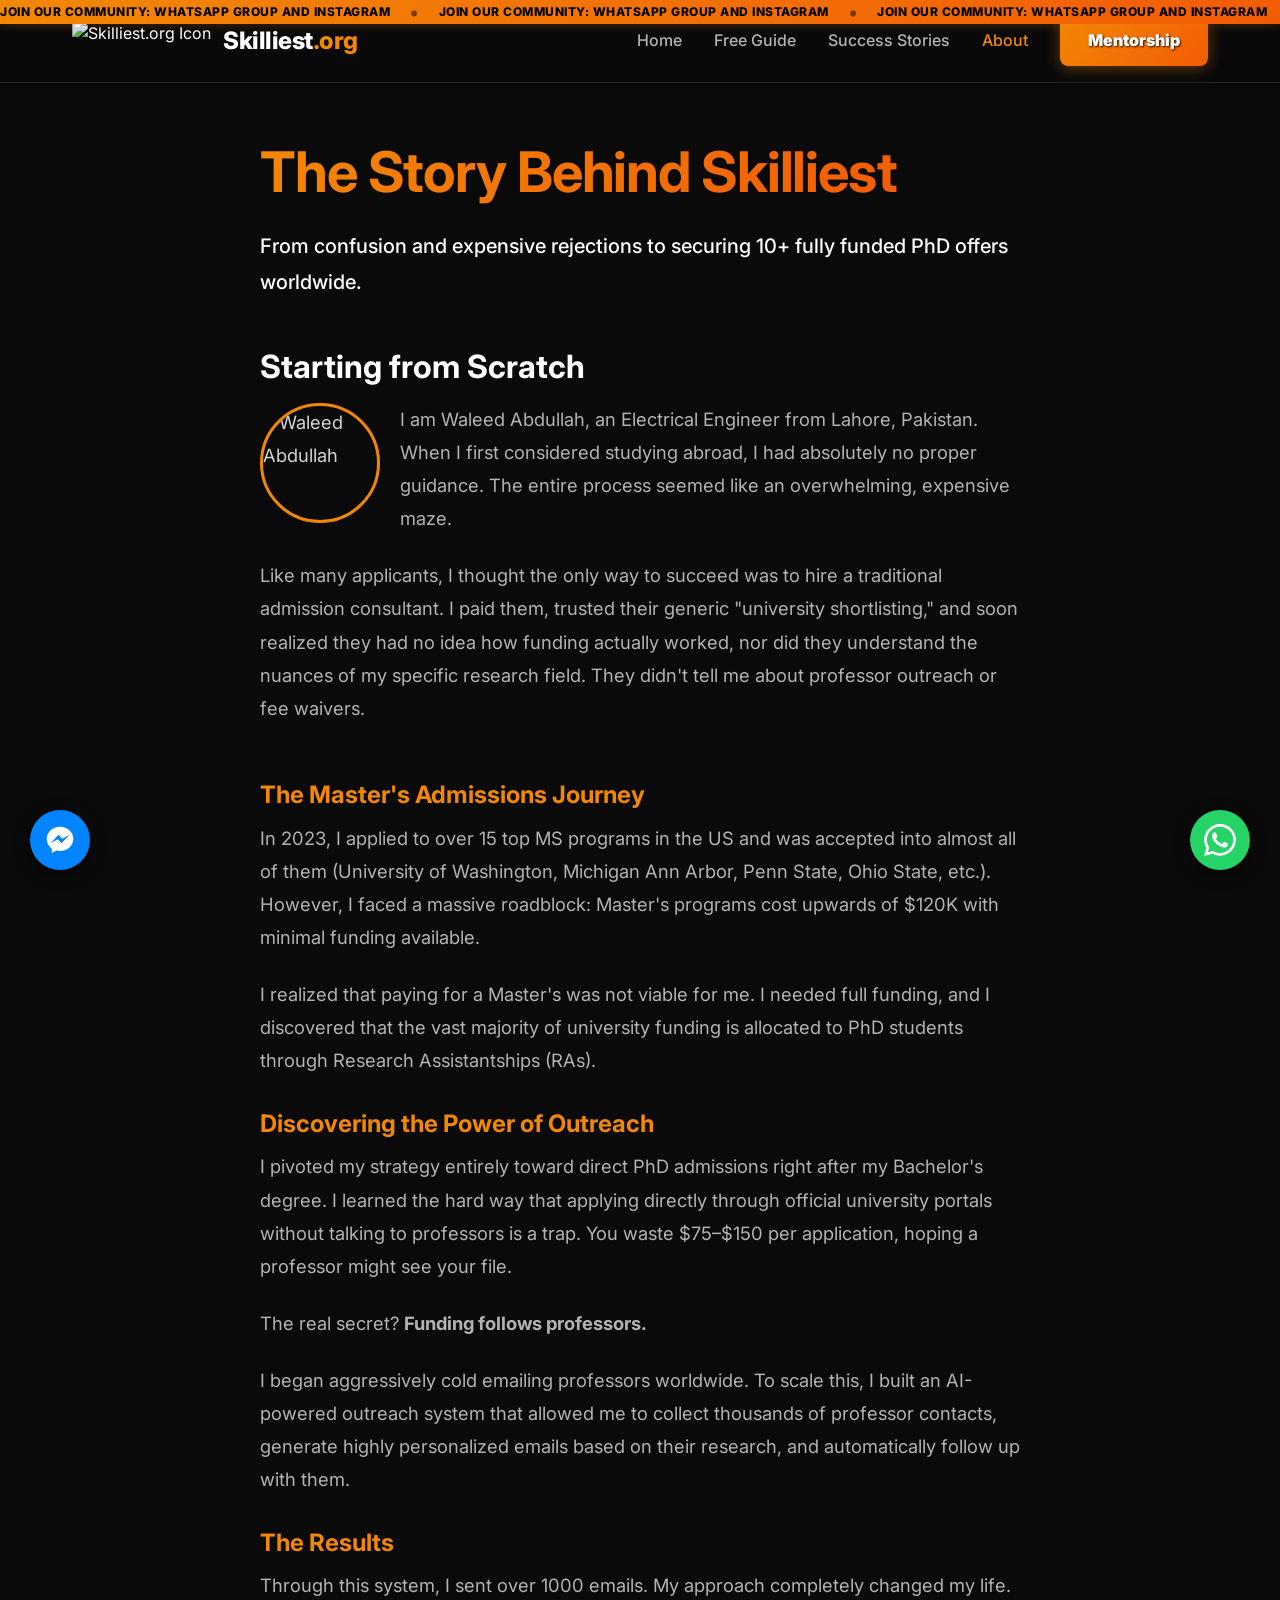
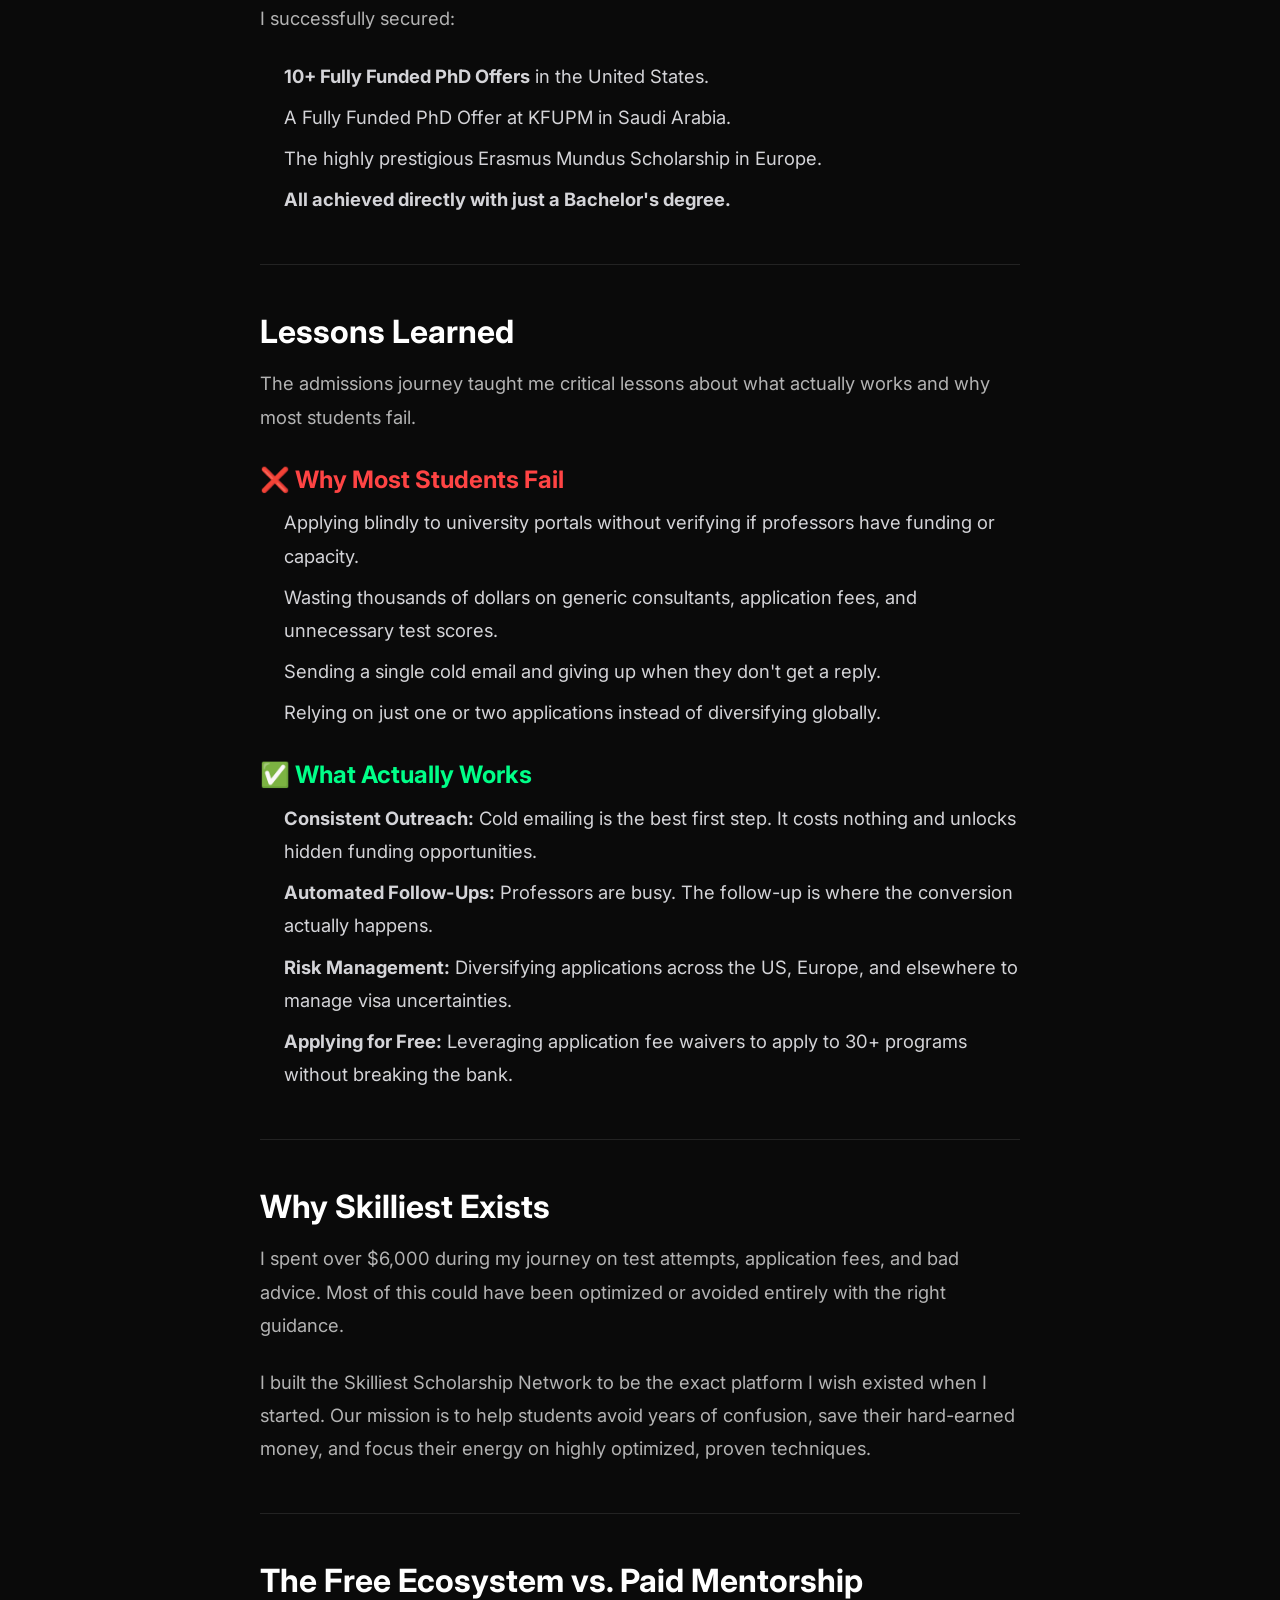
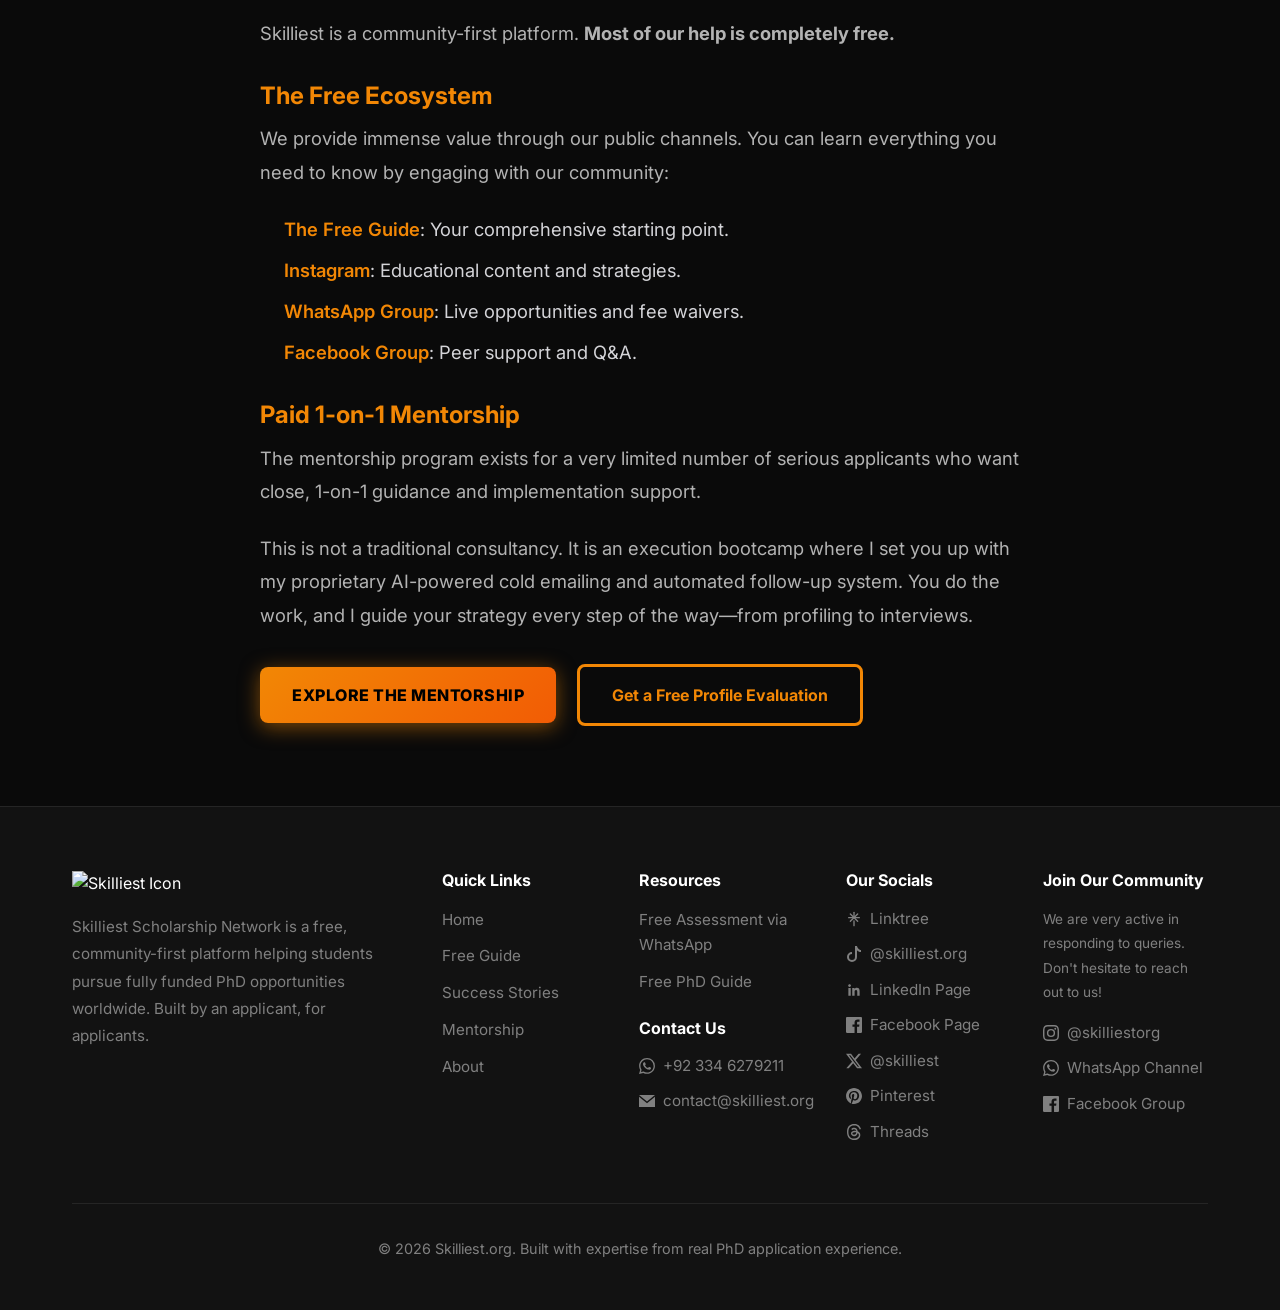
==== about.html @ 7e331b46 "Add files via upload" ====
<!DOCTYPE html>
<html lang="en">
<head>
    <meta charset="UTF-8">
    <meta name="viewport" content="width=device-width, initial-scale=1.0">
    <meta name="description" content="The story behind Skilliest.org - Pakistan's #1 Free Community-First Platform for Fully Funded PhD Admissions.">
    <title>About Skilliest.org & Waleed Abdullah</title>
    <link rel="icon" type="image/png" href="https://res.cloudinary.com/dczbqmwzy/image/upload/v1770860254/png-logo-Icon-only-or-favicon-144x144-pixels_n61o7b.png">
    <link rel="stylesheet" href="style.css">
    <link rel="preconnect" href="https://fonts.googleapis.com">
    <link rel="preconnect" href="https://fonts.gstatic.com" crossorigin>
    <link href="https://fonts.googleapis.com/css2?family=Inter:wght@300;400;500;600;700;800&display=swap" rel="stylesheet">
</head>
<body>

    <div class="top-ticker">
    <div class="ticker-track">
        <div class="ticker-text">
            <span>Join our Community:&nbsp;</span>
            <a href="https://chat.whatsapp.com/Lod19LJ96sOCDw7mRQlK85?mode=gi_t" target="_blank">WhatsApp group</a>
            <span>&nbsp;and&nbsp;</span>
            <a href="https://instagram.com/skilliestorg" target="_blank">Instagram</a>
            <span class="separator">•</span>
        </div>
        <div class="ticker-text">
            <span>Join our Community:&nbsp;</span>
            <a href="https://chat.whatsapp.com/Lod19LJ96sOCDw7mRQlK85?mode=gi_t" target="_blank">WhatsApp group</a>
            <span>&nbsp;and&nbsp;</span>
            <a href="https://instagram.com/skilliestorg" target="_blank">Instagram</a>
            <span class="separator">•</span>
        </div>
        <div class="ticker-text">
            <span>Join our Community:&nbsp;</span>
            <a href="https://chat.whatsapp.com/Lod19LJ96sOCDw7mRQlK85?mode=gi_t" target="_blank">WhatsApp group</a>
            <span>&nbsp;and&nbsp;</span>
            <a href="https://instagram.com/skilliestorg" target="_blank">Instagram</a>
            <span class="separator">•</span>
        </div>
        <div class="ticker-text">
            <span>Join our Community:&nbsp;</span>
            <a href="https://chat.whatsapp.com/Lod19LJ96sOCDw7mRQlK85?mode=gi_t" target="_blank">WhatsApp group</a>
            <span>&nbsp;and&nbsp;</span>
            <a href="https://instagram.com/skilliestorg" target="_blank">Instagram</a>
            <span class="separator">•</span>
        </div>
    </div>
</div>

    <nav class="navbar">
        <div class="container nav-container">
            <a href="index.html" class="logo-link">
                <img src="https://res.cloudinary.com/dczbqmwzy/image/upload/v1770860254/png-logo-Icon-only-or-favicon-144x144-pixels_n61o7b.png" alt="Skilliest.org Icon" class="nav-logo-icon">
                <span class="logo-text">Skilliest<span class="logo-highlight">.org</span></span>
            </a>
            <div class="nav-links">
                <a href="index.html">Home</a>
                <a href="guide.html">Free Guide</a>
                <a href="success-stories.html">Success Stories</a>
                <a href="about.html" style="color: var(--primary-orange);">About</a>
                <a href="mentorship.html" class="btn-nav">Mentorship</a>                
            </div>
            <div class="mobile-menu-btn" id="mobileMenuBtn">
                <span></span>
                <span></span>
                <span></span>
            </div>
        </div>
    </nav>

    <div class="mobile-menu" id="mobileMenu">
        <a href="index.html">Home</a>
        <a href="guide.html">Free Guide</a>
        <a href="success-stories.html">Success Stories</a>
        <a href="about.html" style="color: var(--primary-orange);">About</a>
        <a href="mentorship.html" class="btn-primary" style="color: #fff; text-shadow: 1px 1px 2px rgba(0,0,0,0.8);">Mentorship</a>
    </div>

    <main class="blog-layout">
        <h1><span class="highlight-gradient">The Story Behind Skilliest</span></h1>
        <p style="font-size: 1.25rem; font-weight: 500; color: #fff; margin-bottom: 3rem;">
            From confusion and expensive rejections to securing 10+ fully funded PhD offers worldwide.
        </p>

        <!-- Waleed's Story -->
        <h2>Starting from Scratch</h2>
        <img src="https://res.cloudinary.com/dczbqmwzy/image/upload/v1770979446/Waleed_DPPP_iycg42.jpg" alt="Waleed Abdullah" class="founder-img-inline">
        <p>I am Waleed Abdullah, an Electrical Engineer from Lahore, Pakistan. When I first considered studying abroad, I had absolutely no proper guidance. The entire process seemed like an overwhelming, expensive maze.</p>
        <p>Like many applicants, I thought the only way to succeed was to hire a traditional admission consultant. I paid them, trusted their generic "university shortlisting," and soon realized they had no idea how funding actually worked, nor did they understand the nuances of my specific research field. They didn't tell me about professor outreach or fee waivers.</p>
        <div class="clear"></div>

        <h3>The Master's Admissions Journey</h3>
        <p>In 2023, I applied to over 15 top MS programs in the US and was accepted into almost all of them (University of Washington, Michigan Ann Arbor, Penn State, Ohio State, etc.). However, I faced a massive roadblock: Master's programs cost upwards of $120K with minimal funding available.</p>
        <p>I realized that paying for a Master's was not viable for me. I needed full funding, and I discovered that the vast majority of university funding is allocated to PhD students through Research Assistantships (RAs).</p>

        <h3>Discovering the Power of Outreach</h3>
        <p>I pivoted my strategy entirely toward direct PhD admissions right after my Bachelor's degree. I learned the hard way that applying directly through official university portals without talking to professors is a trap. You waste $75–$150 per application, hoping a professor might see your file.</p>
        <p>The real secret? <strong>Funding follows professors.</strong></p>
        <p>I began aggressively cold emailing professors worldwide. To scale this, I built an AI-powered outreach system that allowed me to collect thousands of professor contacts, generate highly personalized emails based on their research, and automatically follow up with them.</p>

        <h3>The Results</h3>
        <p>Through this system, I sent over 1000 emails. My approach completely changed my life. I successfully secured:</p>
        <ul>
            <li><strong>10+ Fully Funded PhD Offers</strong> in the United States.</li>
            <li>A Fully Funded PhD Offer at KFUPM in Saudi Arabia.</li>
            <li>The highly prestigious Erasmus Mundus Scholarship in Europe.</li>
            <li><strong>All achieved directly with just a Bachelor's degree.</strong></li>
        </ul>

        <hr style="border: 0; height: 1px; background: rgba(255,255,255,0.1); margin: 3rem 0;">

        <!-- Lessons Learned -->
        <h2>Lessons Learned</h2>
        <p>The admissions journey taught me critical lessons about what actually works and why most students fail.</p>
        
        <h3 style="color: #ff4444;">❌ Why Most Students Fail</h3>
        <ul>
            <li>Applying blindly to university portals without verifying if professors have funding or capacity.</li>
            <li>Wasting thousands of dollars on generic consultants, application fees, and unnecessary test scores.</li>
            <li>Sending a single cold email and giving up when they don't get a reply.</li>
            <li>Relying on just one or two applications instead of diversifying globally.</li>
        </ul>

        <h3 style="color: #00ff88;">✅ What Actually Works</h3>
        <ul>
            <li><strong>Consistent Outreach:</strong> Cold emailing is the best first step. It costs nothing and unlocks hidden funding opportunities.</li>
            <li><strong>Automated Follow-Ups:</strong> Professors are busy. The follow-up is where the conversion actually happens.</li>
            <li><strong>Risk Management:</strong> Diversifying applications across the US, Europe, and elsewhere to manage visa uncertainties.</li>
            <li><strong>Applying for Free:</strong> Leveraging application fee waivers to apply to 30+ programs without breaking the bank.</li>
        </ul>

        <hr style="border: 0; height: 1px; background: rgba(255,255,255,0.1); margin: 3rem 0;">

        <!-- Why Skilliest Exists -->
        <h2>Why Skilliest Exists</h2>
        <p>I spent over $6,000 during my journey on test attempts, application fees, and bad advice. Most of this could have been optimized or avoided entirely with the right guidance.</p>
        <p>I built the Skilliest Scholarship Network to be the exact platform I wish existed when I started. Our mission is to help students avoid years of confusion, save their hard-earned money, and focus their energy on highly optimized, proven techniques.</p>
        
        <hr style="border: 0; height: 1px; background: rgba(255,255,255,0.1); margin: 3rem 0;">

        <!-- Free vs Mentorship -->
        <h2>The Free Ecosystem vs. Paid Mentorship</h2>
        <p>Skilliest is a community-first platform. <strong>Most of our help is completely free.</strong></p>
        
        <h3>The Free Ecosystem</h3>
        <p>We provide immense value through our public channels. You can learn everything you need to know by engaging with our community:</p>
        <ul>
            <li><a href="guide.html" class="bullet-link">The Free Guide</a>: Your comprehensive starting point.</li>
            <li><a href="https://instagram.com/skilliestorg" target="_blank" class="bullet-link">Instagram</a>: Educational content and strategies.</li>
            <li><a href="https://chat.whatsapp.com/Lod19LJ96sOCDw7mRQlK85?mode=gi_t" target="_blank" class="bullet-link">WhatsApp Group</a>: Live opportunities and fee waivers.</li>
            <li><a href="https://facebook.com/groups/783485150915176" target="_blank" class="bullet-link">Facebook Group</a>: Peer support and Q&A.</li>
        </ul>

        <h3>Paid 1-on-1 Mentorship</h3>
        <p>The mentorship program exists for a very limited number of serious applicants who want close, 1-on-1 guidance and implementation support.</p>
        <p>This is not a traditional consultancy. It is an execution bootcamp where I set you up with my proprietary AI-powered cold emailing and automated follow-up system. You do the work, and I guide your strategy every step of the way—from profiling to interviews.</p>
        
        <div style="margin-top: 2rem;">
            <a href="mentorship.html" class="btn-primary" style="margin-right: 1rem;">Explore the Mentorship</a>
            <a href="https://api.whatsapp.com/send/?phone=923346279211" target="_blank" class="btn-secondary">Get a Free Profile Evaluation</a>
        </div>
    </main>

    <footer class="footer">
        <div class="container">
            <div class="footer-content">
                <div class="footer-brand">
                    <img src="https://res.cloudinary.com/dczbqmwzy/image/upload/v1770860256/PNG-logo-icon-only-8000x8000_pixels_qpnney.png" alt="Skilliest Icon" class="footer-logo-icon">
                    <p>Skilliest Scholarship Network is a free, community-first platform helping students pursue fully funded PhD opportunities worldwide. Built by an applicant, for applicants.</p>
                </div>
                <div class="footer-links">
                    <div class="footer-column">
                        <h4>Quick Links</h4>
                        <ul>
                            <li><a href="index.html">Home</a></li>
                            <li><a href="guide.html">Free Guide</a></li>
                            <li><a href="success-stories.html">Success Stories</a></li>
                            <li><a href="mentorship.html">Mentorship</a></li>
                            <li><a href="about.html">About</a></li>
                        </ul>
                    </div>
                    <div class="footer-column">
                        <h4>Resources</h4>
                        <ul>
                            <li><a href="https://api.whatsapp.com/send/?phone=923346279211" target="_blank">Free Assessment via WhatsApp</a></li>
                            <li><a href="guide.html">Free PhD Guide</a></li>
                        </ul>
                        
                        <h4 id="contact" style="margin-top: 1.5rem;">Contact Us</h4>
                        <ul class="social-text-links">
                            <li><a href="https://api.whatsapp.com/send/?phone=923346279211" target="_blank"><svg viewBox="0 0 24 24" width="16" height="16" fill="currentColor"><path d="M17.472 14.382c-.297-.149-1.758-.867-2.03-.967-.273-.099-.471-.148-.67.15-.197.297-.767.966-.94 1.164-.173.199-.347.223-.644.075-.297-.15-1.255-.463-2.39-1.475-.883-.788-1.48-1.761-1.653-2.059-.173-.297-.018-.458.13-.606.134-.133.298-.347.446-.52.149-.174.198-.298.298-.497.099-.198.05-.371-.025-.52-.075-.149-.669-1.612-.916-2.207-.242-.579-.487-.5-.669-.51-.173-.008-.371-.01-.57-.01-.198 0-.52.074-.792.372-.272.297-1.04 1.016-1.04 2.479 0 1.462 1.065 2.875 1.213 3.074.149.198 2.096 3.2 5.077 4.487.709.306 1.262.489 1.694.625.712.227 1.36.195 1.871.118.571-.085 1.758-.719 2.006-1.413.248-.694.248-1.289.173-1.413-.074-.124-.272-.198-.57-.347m-5.421 7.403h-.004a9.87 9.87 0 01-5.031-1.378l-.361-.214-3.741.982.998-3.648-.235-.374a9.86 9.86 0 01-1.51-5.26c.001-5.45 4.436-9.884 9.888-9.884 2.64 0 5.122 1.03 6.988 2.898a9.825 9.825 0 012.893 6.994c-.003 5.45-4.437 9.884-9.885 9.884m8.413-18.297A11.815 11.815 0 0012.05 0C5.495 0 .16 5.335.157 11.892c0 2.096.547 4.142 1.588 5.945L.057 24l6.305-1.654a11.882 11.882 0 005.683 1.448h.005c6.554 0 11.89-5.335 11.893-11.893a11.821 11.821 0 00-3.48-8.413Z"/></svg>+92 334 6279211</a></li>
                            <li><a href="mailto:contact@skilliest.org"><svg viewBox="0 0 24 24" width="16" height="16" fill="currentColor"><path d="M12 12.713l-11.985-9.713h23.97l-11.985 9.713zm0 2.574l-12-9.725v15.438h24v-15.438l-12 9.725z"/></svg> contact@skilliest.org</a></li>
                        </ul>
                    </div>
                    <div class="footer-column">
                        <h4>Our Socials</h4>
                        <ul class="social-text-links">
                            <li><a href="https://linktr.ee/skilliest" target="_blank"><svg xmlns="http://www.w3.org/2000/svg" width="16" height="16" viewBox="0 0 24 24" fill="none" stroke="currentColor" stroke-width="2" stroke-linecap="round" stroke-linejoin="round"><path d="M4 10h16" /><path d="M6.5 4.5l11 11" /><path d="M6.5 15.5l11 -11" /><path d="M12 10v-8" /><path d="M12 15v7" /></svg> Linktree</a></li>
                            <li><a href="https://tiktok.com/@skilliest.org" target="_blank"><svg xmlns="http://www.w3.org/2000/svg" viewBox="0 0 16 16" width="16" height="16" fill="currentColor"><path d="M9 0h1.98c.144.715.54 1.617 1.235 2.512C12.895 3.389 13.797 4 15 4v2c-1.753 0-3.07-.814-4-1.829V11a5 5 0 1 1-5-5v2a3 3 0 1 0 3 3z"/></svg> @skilliest.org</a></li>
                            <li><a href="https://linkedin.com/company/skilliest-ai" target="_blank"><svg viewBox="0 0 24 24" width="16" height="16" fill="currentColor"><path d="M20.447 20.452h-3.554v-5.569c0-1.328-.027-3.037-1.852-3.037-1.853 0-2.136 1.445-2.136 2.939v5.667H9.351V9h3.414v1.561h.046c.477-.9 1.637-1.85 3.37-1.85 3.601 0 4.267 2.37 4.267 5.455v6.286zM5.337 7.433c-1.144 0-2.063-.926-2.063-2.065 0-1.138.92-2.063 2.063-2.063 1.14 0 2.064.925 2.064 2.063 0 1.139-.925 2.065-2.064 2.065zm1.782 13.019H3.555V9h3.564v11.452zM22.225 0H1.771C.792 0 .774 0 1.729v20.542C0 23.227.792 24 1.771 24h20.451C23.2 24 24 23.227 24 22.271V1.729C24 .774 23.2 0 22.222 0h.003z"/></svg> LinkedIn Page</a></li>
                            <li><a href="https://www.facebook.com/skilliest.org" target="_blank"><svg viewBox="0 0 24 24" width="16" height="16" fill="currentColor"><path d="M22.675 0h-21.35C.597 0 0 .597 0 1.325v21.351C0 23.403.597 24 1.325 24H12.82v-9.294H9.692v-3.622h3.128V8.413c0-3.1 1.893-4.788 4.659-4.788 1.325 0 2.463.099 2.795.143v3.24l-1.918.001c-1.504 0-1.795.715-1.795 1.763v2.313h3.587l-.467 3.622h-3.12V24h6.116c.73 0 1.323-.597 1.323-1.324V1.325C24 .597 23.403 0 22.675 0z"/></svg> Facebook Page</a></li>
                            <li><a href="https://x.com/skilliest" target="_blank"><svg viewBox="0 0 24 24" width="16" height="16" fill="currentColor"><path d="M18.901 1.153h3.68l-8.04 9.19L24 22.846h-7.406l-5.8-7.584-6.638 7.584H.474l8.6-9.83L0 1.154h7.594l5.243 6.932ZM17.61 20.644h2.039L6.486 3.24H4.298Z"/></svg> @skilliest</a></li>
                            <li><a href="https://www.pinterest.com/skilliest/" target="_blank"><svg viewBox="0 0 24 24" width="16" height="16" fill="currentColor"><path d="M12.017 0C5.396 0 .029 5.367.029 11.987c0 5.079 3.158 9.417 7.618 11.162-.105-.949-.199-2.403.041-3.439.219-.937 1.406-5.957 1.406-5.957s-.359-.72-.359-1.781c0-1.663.967-2.911 2.168-2.911 1.024 0 1.518.769 1.518 1.688 0 1.029-.653 2.567-.992 3.992-.285 1.193.6 2.165 1.775 2.165 2.128 0 3.768-2.245 3.768-5.487 0-2.861-2.063-4.869-5.008-4.869-3.41 0-5.409 2.562-5.409 5.199 0 1.033.394 2.143.889 2.741.099.12.112.225.085.345-.09.375-.293 1.199-.334 1.363-.053.225-.172.271-.401.165-1.495-.69-2.433-2.878-2.433-4.646 0-3.776 2.748-7.252 7.951-7.252 4.163 0 7.39 2.967 7.39 6.923 0 4.135-2.607 7.462-6.233 7.462-1.214 0-2.354-.629-2.758-1.379l-.749 2.848c-.269 1.045-1.004 2.352-1.498 3.146 1.123.345 2.306.535 3.55.535 6.607 0 11.985-5.365 11.985-11.987C23.97 5.367 18.624 0 12.017 0z"/></svg> Pinterest</a></li>
                            <li><a href="https://www.threads.net/@skilliestorg" target="_blank"><svg viewBox="0 0 16 16" width="16" height="16" fill="currentColor"><path d="M6.321 6.016c-.27-.18-1.166-.802-1.166-.802.756-1.081 1.753-1.502 3.132-1.502.975 0 1.803.327 2.394.948s.928 1.509 1.005 2.644q.492.207.905.484c1.109.745 1.719 1.86 1.719 3.137 0 2.716-2.226 5.075-6.256 5.075C4.594 16 1 13.987 1 7.994 1 2.034 4.482 0 8.044 0 9.69 0 13.55.243 15 5.036l-1.36.353C12.516 1.974 10.163 1.43 8.006 1.43c-3.565 0-5.582 2.171-5.582 6.79 0 4.143 2.254 6.343 5.63 6.343 2.777 0 4.847-1.443 4.847-3.556 0-1.438-1.208-2.127-1.27-2.127-.236 1.234-.868 3.31-3.644 3.31-1.618 0-3.013-1.118-3.013-2.582 0-2.09 1.984-2.847 3.55-2.847.586 0 1.294.04 1.663.114 0-.637-.54-1.728-1.9-1.728-1.25 0-1.566.405-1.967.868ZM8.716 8.19c-2.04 0-2.304.87-2.304 1.416 0 .878 1.043 1.168 1.6 1.168 1.02 0 2.067-.282 2.232-2.423a6.2 6.2 0 0 0-1.528-.161"/></svg> Threads</a></li>
                        </ul>
                    </div>
                    <div class="footer-column">
                        <h4>Join Our Community</h4>
                        <p style="color: var(--text-muted); font-size: 0.85rem; margin-bottom: 1rem;">We are very active in responding to queries. Don't hesitate to reach out to us!</p>
                        <ul class="social-text-links">
                            <li><a href="https://instagram.com/skilliestorg" target="_blank"><svg viewBox="0 0 24 24" width="16" height="16" fill="currentColor"><path d="M12 2.163c3.204 0 3.584.012 4.85.07 3.252.148 4.771 1.691 4.919 4.919.058 1.265.069 1.645.069 4.849 0 3.205-.012 3.584-.069 4.849-.149 3.225-1.664 4.771-4.919 4.919-1.266.058-1.644.07-4.85.07-3.204 0-3.584-.012-4.849-.07-3.26-.149-4.771-1.699-4.919-4.92-.058-1.265-.07-1.644-.07-4.849 0-3.204.013-3.583.07-4.849.149-3.227 1.664-4.771 4.919-4.919 1.266-.057 1.645-.069 4.849-.069zM12 0C8.741 0 8.333.014 7.053.072 2.695.272.273 2.69.073 7.052.014 8.333 0 8.741 0 12c0 3.259.014 3.668.072 4.948.2 4.358 2.618 6.78 6.98 6.98 1.281.058 1.689.072 4.948.072 3.259 0 3.668-.014 4.948-.072 4.354-.2 6.782-2.618 6.979-6.98.059-1.28.073-1.689.073-4.948 0-3.259-.014-3.667-.072-4.947-.196-4.354-2.617-6.78-6.979-6.98C15.668.014 15.259 0 12 0zm0 5.838a6.162 6.162 0 100 12.324 6.162 6.162 0 000-12.324zM12 16a4 4 0 110-8 4 4 0 010 8zm6.406-11.845a1.44 1.44 0 100 2.881 1.44 1.44 0 000-2.881z"/></svg> @skilliestorg</a></li>
                            <li><a href="https://chat.whatsapp.com/Lod19LJ96sOCDw7mRQlK85?mode=gi_t" target="_blank"><svg viewBox="0 0 24 24" width="16" height="16" fill="currentColor"><path d="M17.472 14.382c-.297-.149-1.758-.867-2.03-.967-.273-.099-.471-.148-.67.15-.197.297-.767.966-.94 1.164-.173.199-.347.223-.644.075-.297-.15-1.255-.463-2.39-1.475-.883-.788-1.48-1.761-1.653-2.059-.173-.297-.018-.458.13-.606.134-.133.298-.347.446-.52.149-.174.198-.298.298-.497.099-.198.05-.371-.025-.52-.075-.149-.669-1.612-.916-2.207-.242-.579-.487-.5-.669-.51-.173-.008-.371-.01-.57-.01-.198 0-.52.074-.792.372-.272.297-1.04 1.016-1.04 2.479 0 1.462 1.065 2.875 1.213 3.074.149.198 2.096 3.2 5.077 4.487.709.306 1.262.489 1.694.625.712.227 1.36.195 1.871.118.571-.085 1.758-.719 2.006-1.413.248-.694.248-1.289.173-1.413-.074-.124-.272-.198-.57-.347m-5.421 7.403h-.004a9.87 9.87 0 01-5.031-1.378l-.361-.214-3.741.982.998-3.648-.235-.374a9.86 9.86 0 01-1.51-5.26c.001-5.45 4.436-9.884 9.888-9.884 2.64 0 5.122 1.03 6.988 2.898a9.825 9.825 0 012.893 6.994c-.003 5.45-4.437 9.884-9.885 9.884m8.413-18.297A11.815 11.815 0 0012.05 0C5.495 0 .16 5.335.157 11.892c0 2.096.547 4.142 1.588 5.945L.057 24l6.305-1.654a11.882 11.882 0 005.683 1.448h.005c6.554 0 11.89-5.335 11.893-11.893a11.821 11.821 0 00-3.48-8.413Z"/></svg> WhatsApp Channel</a></li>
                            <li><a href="https://facebook.com/groups/783485150915176" target="_blank"><svg viewBox="0 0 24 24" width="16" height="16" fill="currentColor"><path d="M22.675 0h-21.35C.597 0 0 .597 0 1.325v21.351C0 23.403.597 24 1.325 24H12.82v-9.294H9.692v-3.622h3.128V8.413c0-3.1 1.893-4.788 4.659-4.788 1.325 0 2.463.099 2.795.143v3.24l-1.918.001c-1.504 0-1.795.715-1.795 1.763v2.313h3.587l-.467 3.622h-3.12V24h6.116c.73 0 1.323-.597 1.323-1.324V1.325C24 .597 23.403 0 22.675 0z"/></svg> Facebook Group</a></li>
                        </ul>
                    </div>
                </div>
            </div>
            <div class="footer-bottom">
                <p>&copy; 2026 Skilliest.org. Built with expertise from real PhD application experience.</p>
            </div>
        </div>
    </footer>

    <a href="https://m.me/skilliest.org" target="_blank" class="floating-btn messenger-btn" aria-label="Message on Messenger">
        <svg xmlns="http://www.w3.org/2000/svg" viewBox="0 0 24 24"><path d="M12 2C6.477 2 2 6.145 2 11.259c0 2.915 1.5 5.51 3.834 7.237v3.297l3.504-1.921c.846.236 1.737.361 2.662.361 5.523 0 10-4.145 10-9.259S17.523 2 12 2zm1.093 12.394l-2.76-2.95-5.385 2.95 5.922-6.286 2.822 2.95 5.321-2.95-5.92 6.286z"/></svg>
    </a>
    <a href="https://api.whatsapp.com/send/?phone=923346279211" target="_blank" class="floating-btn whatsapp-btn" aria-label="Message on WhatsApp">
        <svg xmlns="http://www.w3.org/2000/svg" viewBox="0 0 24 24"><path d="M17.472 14.382c-.297-.149-1.758-.867-2.03-.967-.273-.099-.471-.148-.67.15-.197.297-.767.966-.94 1.164-.173.199-.347.223-.644.075-.297-.15-1.255-.463-2.39-1.475-.883-.788-1.48-1.761-1.653-2.059-.173-.297-.018-.458.13-.606.134-.133.298-.347.446-.52.149-.174.198-.298.298-.497.099-.198.05-.371-.025-.52-.075-.149-.669-1.612-.916-2.207-.242-.579-.487-.5-.669-.51-.173-.008-.371-.01-.57-.01-.198 0-.52.074-.792.372-.272.297-1.04 1.016-1.04 2.479 0 1.462 1.065 2.875 1.213 3.074.149.198 2.096 3.2 5.077 4.487.709.306 1.262.489 1.694.625.712.227 1.36.195 1.871.118.571-.085 1.758-.719 2.006-1.413.248-.694.248-1.289.173-1.413-.074-.124-.272-.198-.57-.347m-5.421 7.403h-.004a9.87 9.87 0 01-5.031-1.378l-.361-.214-3.741.982.998-3.648-.235-.374a9.86 9.86 0 01-1.51-5.26c.001-5.45 4.436-9.884 9.888-9.884 2.64 0 5.122 1.03 6.988 2.898a9.825 9.825 0 012.893 6.994c-.003 5.45-4.437 9.884-9.885 9.884m8.413-18.297A11.815 11.815 0 0012.05 0C5.495 0 .16 5.335.157 11.892c0 2.096.547 4.142 1.588 5.945L.057 24l6.305-1.654a11.882 11.882 0 005.683 1.448h.005c6.554 0 11.89-5.335 11.893-11.893a11.821 11.821 0 00-3.48-8.413Z"/></svg>
    </a>

    <script src="script.js"></script>
</body>
</html>
---- style.css ----
/* ===================================
   Skilliest.org - Global Styles
   Dark Theme with Orange Branding
   =================================== */

/* ===== CSS Variables ===== */
:root {
    --primary-orange: #f28705;
    --secondary-orange-1: #f25c05;
    --secondary-orange-2: #f24405;
    --black: #000000;
    --white: #ffffff;

    --bg-dark: #0a0a0a;
    --bg-card: #121212;
    --bg-card-hover: #1a1a1a;
    --text-primary: #ffffff;
    --text-secondary: #b3b3b3;
    --text-muted: #808080;
    --border-color: #252525;

    --gradient-orange: linear-gradient(135deg, var(--primary-orange), var(--secondary-orange-1));
    --gradient-dark: linear-gradient(180deg, rgba(242, 135, 5, 0.1) 0%, transparent 100%);
    --glow-orange: 0 0 40px rgba(242, 135, 5, 0.3);
    --glow-orange-strong: 0 0 60px rgba(242, 135, 5, 0.5);

    --container-max: 1200px;
    --section-padding: 100px 0;
    --section-padding-mobile: 60px 0;

    --font-main: 'Inter', -apple-system, BlinkMacSystemFont, 'Segoe UI', sans-serif;
}

/* ===== Reset & Base ===== */
* { margin: 0; padding: 0; box-sizing: border-box; }
html { scroll-behavior: smooth; }
body {
    font-family: var(--font-main);
    background-color: var(--bg-dark);
    color: var(--text-primary);
    line-height: 1.6;
    -webkit-font-smoothing: antialiased;
    -moz-osx-font-smoothing: grayscale;
}

/* ===== Typography ===== */
h1, h2, h3, h4, h5, h6 { font-weight: 700; line-height: 1.2; margin-bottom: 1rem; }
h1 { font-size: 3.5rem; }
h2 { font-size: 2.5rem; }
h3 { font-size: 1.75rem; }
h4 { font-size: 1.25rem; }
p { line-height: 1.8; color: var(--text-secondary); margin-bottom: 1rem; }
a { text-decoration: none; color: inherit; transition: all 0.3s ease; }
ul { list-style: none; }

/* ===== Container ===== */
.container { max-width: var(--container-max); margin: 0 auto; padding: 0 2rem; }

/* ===== Buttons ===== */
.btn-primary, .btn-secondary, .btn-nav {
    display: inline-block; padding: 14px 32px; border-radius: 8px; font-weight: 700;
    font-size: 1rem; transition: all 0.3s ease; cursor: pointer; border: none; text-align: center;
}
.btn-primary {
    background: var(--gradient-orange); color: #000000; box-shadow: 0 4px 20px rgba(242, 135, 5, 0.5);
    font-weight: 800; text-transform: uppercase; letter-spacing: 0.5px;
}
.btn-primary:hover {
    transform: translateY(-3px); box-shadow: 0 6px 30px rgba(242, 135, 5, 0.8);
    background: linear-gradient(135deg, #ff9500, #f28705);
}
.btn-secondary { background: transparent; color: var(--primary-orange); border: 3px solid var(--primary-orange); font-weight: 700; }
.btn-secondary:hover { background: var(--primary-orange); color: #000000; box-shadow: var(--glow-orange); border-color: var(--primary-orange); }
.btn-large { padding: 20px 48px; font-size: 1.15rem; font-weight: 800; }

.btn-nav {
    padding: 12px 28px; background: var(--gradient-orange); color: #ffffff;
    text-shadow: 1px 1px 2px rgba(0,0,0,0.8); font-weight: 900; box-shadow: 0 2px 15px rgba(242, 135, 5, 0.4);
}
.btn-nav:hover { box-shadow: 0 4px 25px rgba(242, 135, 5, 0.7); transform: translateY(-2px); color: #ffffff; }

/* ===== Navigation ===== */
.navbar {
    position: fixed; top: 40; left: 0; right: 0; background: rgba(10, 10, 10, 0.95);
    backdrop-filter: blur(10px); z-index: 1000; border-bottom: 1px solid var(--border-color);
}
.nav-container { display: flex; justify-content: space-between; align-items: center; padding: 1rem 2rem; }
.logo-link { display: flex; align-items: center; gap: 12px; text-decoration: none; }
.nav-logo-icon { height: 40px; width: auto; }
.logo-text { font-size: 1.5rem; font-weight: 800; color: var(--white); letter-spacing: -0.5px; }
.logo-highlight { color: var(--primary-orange); }
.nav-links { display: flex; gap: 2rem; align-items: center; }
.nav-links a:not(.btn-nav) { color: var(--text-secondary); font-weight: 500; transition: color 0.3s ease; }
.nav-links a:not(.btn-nav):hover { color: var(--primary-orange); }

.mobile-menu-btn { display: none; flex-direction: column; gap: 5px; cursor: pointer; }
.mobile-menu-btn span { width: 25px; height: 3px; background: var(--primary-orange); border-radius: 3px; transition: all 0.3s ease; }
.mobile-menu {
    display: none; position: fixed; top: 110px; left: 0; right: 0; background: rgba(10, 10, 10, 0.98);
    backdrop-filter: blur(10px); padding: 2rem; flex-direction: column; gap: 1.5rem;
    border-bottom: 1px solid var(--border-color); z-index: 999;
}
.mobile-menu.active { display: flex; }
.mobile-menu a { color: var(--text-secondary); font-weight: 500; font-size: 1.1rem; }

/* ===== Floating Contact Buttons ===== */
.floating-btn {
    position: fixed; bottom: 30px; width: 60px; height: 60px; border-radius: 50%;
    display: flex; align-items: center; justify-content: center; z-index: 1000;
    box-shadow: 0 4px 15px rgba(0,0,0,0.5); transition: transform 0.3s ease, box-shadow 0.3s ease;
}
.floating-btn:hover { transform: scale(1.1) translateY(-5px); box-shadow: 0 6px 20px rgba(0,0,0,0.7); }
.whatsapp-btn { right: 30px; background-color: #25D366; color: white; }
.messenger-btn { left: 30px; background-color: #0084FF; color: white; }
.floating-btn svg { width: 32px; height: 32px; fill: currentColor; }

/* ===== Hero Section ===== */
.hero, .bootcamp-hero { position: relative; padding: 180px 0 100px; overflow: hidden; }
.hero-gradient {
    position: absolute; top: 0; left: 50%; transform: translateX(-50%); width: 800px; height: 800px;
    background: radial-gradient(circle, rgba(242, 135, 5, 0.15) 0%, transparent 70%); pointer-events: none; z-index: 0;
}
.hero-content, .bootcamp-hero-content { position: relative; z-index: 1; max-width: 900px; margin: 0 auto; text-align: center; }
.hero-badge {
    display: inline-block; padding: 8px 20px; background: rgba(242, 135, 5, 0.1);
    border: 1px solid var(--primary-orange); border-radius: 50px; color: var(--primary-orange);
    font-size: 0.9rem; font-weight: 600; margin-bottom: 2rem;
}
.hero-title { font-size: 4rem; font-weight: 800; margin-bottom: 1.5rem; line-height: 1.1; }
.highlight-gradient { background: var(--gradient-orange); -webkit-background-clip: text; -webkit-text-fill-color: transparent; background-clip: text; }
.hero-subtitle { font-size: 1.3rem; color: var(--text-secondary); margin-bottom: 3rem; line-height: 1.7; }
.hero-cta { display: flex; gap: 1.5rem; justify-content: center; margin-bottom: 4rem; flex-wrap: wrap; }
.hero-stats { display: flex; justify-content: center; gap: 4rem; margin-top: 4rem; flex-wrap: wrap; }
.stat-item { text-align: center; }
.stat-number { font-size: 3rem; font-weight: 800; color: var(--primary-orange); margin-bottom: 0.5rem; }
.stat-label { color: var(--text-muted); font-size: 0.95rem; }

/* ===== Section Styles ===== */
section { padding: var(--section-padding); }
.section-header { margin-bottom: 4rem; }
.section-header.center { text-align: center; max-width: 700px; margin-left: auto; margin-right: auto; margin-bottom: 4rem; }
.section-tag {
    display: inline-block; padding: 6px 16px; background: rgba(242, 135, 5, 0.1); border: 1px solid var(--primary-orange);
    border-radius: 50px; color: var(--primary-orange); font-size: 0.85rem; font-weight: 600; margin-bottom: 1rem;
    text-transform: uppercase; letter-spacing: 1px;
}
.section-header h2 { font-size: 3rem; margin-bottom: 1rem; }
.section-header p { font-size: 1.2rem; color: var(--text-secondary); }

/* Problem & Solution */
.problem-section { background: linear-gradient(180deg, transparent, rgba(242, 135, 5, 0.03), transparent); }
.problem-grid { display: grid; grid-template-columns: repeat(auto-fit, minmax(300px, 1fr)); gap: 2rem; }
.problem-card { background: var(--bg-card); padding: 2.5rem; border-radius: 12px; border: 1px solid var(--border-color); transition: all 0.3s ease; }
.problem-card:hover { border-color: rgba(242, 135, 5, 0.3); transform: translateY(-5px); }
.problem-icon { font-size: 3rem; margin-bottom: 1.5rem; }
.problem-card h3 { color: var(--white); margin-bottom: 1rem; }

.solution-section { background: var(--bg-dark); }
.solution-grid { display: grid; grid-template-columns: repeat(auto-fit, minmax(350px, 1fr)); gap: 2rem; }
.solution-card { background: var(--bg-card); padding: 3rem; border-radius: 16px; border: 1px solid var(--border-color); transition: all 0.3s ease; position: relative; }
.glow-card:hover { border-color: var(--primary-orange); box-shadow: var(--glow-orange); transform: translateY(-5px); }
.solution-number { font-size: 1rem; font-weight: 700; color: var(--primary-orange); margin-bottom: 1rem; }
.solution-card h3 { color: var(--white); margin-bottom: 1rem; }
.feature-list { margin-top: 1.5rem; }
.feature-list li { padding-left: 1.5rem; position: relative; margin-bottom: 0.8rem; color: var(--text-secondary); }
.feature-list li:before { content: "→"; position: absolute; left: 0; color: var(--primary-orange); font-weight: 700; }

/* Features Grid */
.features-section { background: linear-gradient(180deg, transparent, rgba(242, 135, 5, 0.02)); }
.features-grid { display: grid; grid-template-columns: repeat(auto-fit, minmax(280px, 1fr)); gap: 2rem; }
.feature-item { background: var(--bg-card); padding: 2rem; border-radius: 12px; border: 1px solid var(--border-color); transition: all 0.3s ease; }
.feature-item:hover { border-color: rgba(242, 135, 5, 0.3); background: var(--bg-card-hover); }
.feature-icon { font-size: 2.5rem; margin-bottom: 1rem; }
.feature-item h4 { color: var(--white); margin-bottom: 0.8rem; }

/* ===== SUCCESS STORIES GALLERY (JSON Driven) ===== */
.stories-grid {
    display: grid;
    gap: 1.5rem;
}
.featured-grid { grid-template-columns: repeat(auto-fit, minmax(300px, 1fr)); }
.bootcamp-grid { grid-template-columns: repeat(auto-fit, minmax(250px, 1fr)); }
.full-grid { grid-template-columns: repeat(auto-fill, minmax(240px, 1fr)); }

.success-card {
    /* Significantly lighter background to stand out against the #0a0a0a body */
    background: #858585; 
    border-radius: 12px;
    /* A crisp, semi-transparent white border for a definitive edge */
    border: 1px solid rgba(255, 255, 255, 0.25); 
    /* Deep shadow to create physical distance from the background */
    box-shadow: 0 8px 24px rgba(0, 0, 0, 0.8); 
    overflow: hidden;
    cursor: pointer;
    transition: transform 0.3s ease, border-color 0.3s ease, box-shadow 0.3s ease, background 0.3s ease;
    display: flex;
    flex-direction: column;
}

.success-card:hover {
    transform: translateY(-6px);
    /* Lightens up even more on hover for interactivity */
    background: #2a2a2a; 
    /* Snaps to your brand orange on hover */
    border-color: var(--primary-orange);
    box-shadow: 0 12px 32px rgba(0, 0, 0, 0.9), 0 0 20px rgba(242, 135, 5, 0.2);
}
.success-card.theme-orange { border-top: 4px solid var(--primary-orange); }
.success-card.theme-green { border-top: 4px solid #00ff88; }
.success-card.theme-blue { border-top: 4px solid #0084FF; }
.success-card.theme-yellow { border-top: 4px solid #FFD700; }

.theme-orange-text { color: var(--primary-orange); }
.theme-green-text { color: #00ff88; }
.theme-blue-text { color: #0084FF; }
.theme-yellow-text { color: #FFD700; }

.card-img-wrapper {
    position: relative;
    width: 100%;
    aspect-ratio: 4/3; /* Enforce uniform thumbnail sizes */
    overflow: hidden;
    background: #000;
    flex-grow: 1;
}
.card-img-wrapper img {
    width: 100%;
    height: 100%;
    object-fit: cover; /* crop for thumbnail */
    transition: transform 0.5s ease;
}
.success-card:hover .card-img-wrapper img {
    transform: scale(1.05);
}
.card-overlay {
    position: absolute;
    top: 0; left: 0; right: 0; bottom: 0;
    background: rgba(0,0,0,0.6);
    display: flex;
    align-items: center;
    justify-content: center;
    opacity: 0;
    transition: opacity 0.3s ease;
}
.success-card:hover .card-overlay {
    opacity: 1;
}
.card-overlay span {
    color: #fff;
    font-weight: 600;
    padding: 8px 16px;
    border: 1px solid #fff;
    border-radius: 20px;
    font-size: 0.9rem;
}
.success-card h4 {
    padding: 1.2rem 1rem; /* Added slightly more breathing room */
    margin: 0;
    font-size: 1.05rem; 
    font-weight: 700; /* Makes the text slightly bolder for better readability */
    color: var(--white); 
    background: #000000; /* Deep black grounds the card and contrasts perfectly with the white images */
    flex-grow: 1;
    border-top: 1px solid var(--border-color);
}
.gallery-category {
    margin-bottom: 4rem;
}
.category-title {
    font-size: 2rem;
    margin-bottom: 1.5rem;
    border-bottom: 1px solid var(--border-color);
    padding-bottom: 0.5rem;
}

/* ===== LIGHTBOX VIEWER ===== */
.lightbox-overlay {
    position: fixed;
    top: 0; left: 0; width: 100%; height: 100%;
    background: rgba(0, 0, 0, 0.95);
    z-index: 9999;
    display: none;
    flex-direction: column;
    justify-content: center;
    align-items: center;
    opacity: 0;
    transition: opacity 0.3s ease;
}
.lightbox-overlay.active {
    display: flex;
    opacity: 1;
}
.lightbox-close {
    position: absolute;
    top: 20px; right: 30px;
    color: white; font-size: 40px; font-weight: bold;
    cursor: pointer; z-index: 10000;
}
.lightbox-content {
    position: relative;
    max-width: 90%;
    max-height: 80vh;
    display: flex;
    justify-content: center;
    align-items: center;
}
#lightbox-img {
    max-width: 100%;
    max-height: 80vh;
    object-fit: contain; /* ensures whole image fits regardless of aspect ratio */
    border-radius: 4px;
    box-shadow: 0 0 30px rgba(0,0,0,0.8);
}
.lightbox-nav {
    position: absolute;
    top: 50%;
    transform: translateY(-50%);
    color: white;
    font-size: 30px;
    font-weight: bold;
    padding: 20px;
    cursor: pointer;
    background: rgba(255,255,255,0.1);
    border-radius: 50%;
    user-select: none;
    transition: background 0.3s ease;
    display: flex;
    align-items: center;
    justify-content: center;
    width: 60px; height: 60px;
}
.lightbox-nav:hover { background: rgba(255,255,255,0.3); }
.lightbox-prev { left: 5%; }
.lightbox-next { right: 5%; }
.lightbox-dots {
    position: absolute;
    bottom: 30px;
    display: flex;
    gap: 10px;
}
.lightbox-dots .dot {
    width: 12px; height: 12px;
    border-radius: 50%;
    background: rgba(255,255,255,0.3);
    cursor: pointer;
    transition: background 0.3s ease;
}
.lightbox-dots .dot.active { background: var(--primary-orange); }

/* About Me / Founder Section */
.founder-section { background: linear-gradient(180deg, rgba(242, 135, 5, 0.03), transparent, rgba(242, 135, 5, 0.03)); padding: 100px 0; }
.founder-intro { display: grid; grid-template-columns: 300px 1fr; gap: 4rem; align-items: start; margin-bottom: 4rem; max-width: 1000px; margin-left: auto; margin-right: auto; }
.founder-photo-container { position: relative; width: 280px; height: 280px; margin: 0 auto; }
.founder-photo { width: 100%; height: 100%; border-radius: 50%; object-fit: cover; border: 6px solid var(--primary-orange); box-shadow: 0 0 40px rgba(242, 135, 5, 0.5), 0 0 80px rgba(242, 135, 5, 0.3); }
.founder-intro-text { display: flex; flex-direction: column; justify-content: center; }
.highlight-box { background: linear-gradient(135deg, rgba(242, 135, 5, 0.1), transparent); border-left: 4px solid var(--primary-orange); padding: 1.5rem; border-radius: 8px; margin-top: 1.5rem; color: var(--white) !important; }
.founder-journey { max-width: 900px; margin: 0 auto; }
.lead-text { font-size: 1.3rem; color: var(--text-secondary); line-height: 1.8; margin-bottom: 1.5rem; }

/* Timeline */
.timeline { position: relative; padding-left: 3rem; margin: 4rem 0; }
.timeline:before { content: ""; position: absolute; left: 0; top: 0; bottom: 0; width: 3px; background: linear-gradient(180deg, var(--primary-orange), transparent); }
.timeline-item { position: relative; margin-bottom: 3rem; padding-bottom: 2rem; }
.timeline-item:before { content: ""; position: absolute; left: -3.5rem; top: 0; width: 15px; height: 15px; border-radius: 50%; background: var(--primary-orange); border: 3px solid var(--bg-dark); box-shadow: var(--glow-orange); }
.timeline-item.current:before { width: 20px; height: 20px; left: -3.75rem; }
.timeline-year { display: inline-block; padding: 6px 16px; background: var(--primary-orange); color: #000000; border-radius: 6px; font-weight: 700; font-size: 0.9rem; margin-bottom: 1rem; }
.timeline-content h4 { color: var(--white); font-size: 1.5rem; margin-bottom: 1rem; }
.achievement-badge { display: inline-block; padding: 6px 12px; background: rgba(242, 135, 5, 0.1); border: 1px solid rgba(242, 135, 5, 0.3); border-radius: 6px; color: var(--primary-orange); font-size: 0.85rem; margin: 0.3rem; }
.timeline-insight { margin-top: 1rem; padding: 1rem; background: rgba(242, 135, 5, 0.05); border-left: 3px solid var(--primary-orange); border-radius: 4px; }
.stats-list { list-style: none; margin: 1rem 0; }
.stats-list li { padding: 0.5rem 0; color: var(--text-secondary); }
.stats-list strong { color: var(--primary-orange); }

.founder-lessons { margin: 4rem 0; }
.founder-lessons h3 { font-size: 2rem; text-align: center; margin-bottom: 2rem; }
.lesson-grid { display: grid; grid-template-columns: repeat(auto-fit, minmax(350px, 1fr)); gap: 2rem; }
.lesson-card { background: var(--bg-card); padding: 2rem; border-radius: 12px; border: 2px solid #ff4444; }
.lesson-card.success { border-color: #00ff88; }
.lesson-card h4 { color: var(--white); margin-bottom: 1rem; }
.lesson-card ul { list-style: none; }
.lesson-card li { padding: 0.5rem 0; color: var(--text-secondary); padding-left: 1.5rem; position: relative; }
.lesson-card li:before { content: "•"; position: absolute; left: 0; color: var(--primary-orange); font-size: 1.5rem; }

.founder-investment { margin: 3rem 0; }
.investment-box { background: var(--bg-card); padding: 2.5rem; border-radius: 12px; border: 2px solid var(--primary-orange); text-align: center; }
.investment-box h4 { color: var(--white); margin-bottom: 1rem; }
.investment-amount { font-size: 3rem; font-weight: 800; color: var(--primary-orange); margin: 1rem 0; }

.founder-cta-box { background: linear-gradient(135deg, rgba(242, 135, 5, 0.1), var(--bg-card)); padding: 3rem; border-radius: 16px; border: 2px solid var(--primary-orange); text-align: center; margin-top: 4rem; }
.founder-cta-box h3 { color: var(--white); font-size: 2rem; margin-bottom: 1rem; }
.founder-cta-box p { font-size: 1.1rem; margin-bottom: 2rem; }

/* Lead Magnets */
.lead-magnets-section { background: var(--bg-dark); }
.lead-magnets-grid { display: grid; grid-template-columns: repeat(auto-fit, minmax(400px, 1fr)); gap: 2rem; max-width: 1000px; margin: 0 auto; }
.magnet-card { background: var(--bg-card); padding: 3rem; border-radius: 16px; border: 2px solid var(--border-color); text-align: center; transition: all 0.3s ease; }
.magnet-card:hover { border-color: rgba(242, 135, 5, 0.3); transform: translateY(-5px); }
.highlight-card { border-color: var(--primary-orange); background: linear-gradient(135deg, rgba(242, 135, 5, 0.05), var(--bg-card)); }
.magnet-icon { font-size: 4rem; margin-bottom: 1.5rem; }
.magnet-card h3 { color: var(--white); margin-bottom: 1rem; }
.magnet-card p { margin-bottom: 2rem; }

/* Bootcamp specific */
.bootcamp-includes { padding: 100px 0; }
.includes-grid { display: grid; grid-template-columns: repeat(auto-fit, minmax(350px, 1fr)); gap: 2rem; }
.include-card { background: var(--bg-card); padding: 2.5rem; border-radius: 12px; border: 1px solid var(--border-color); transition: all 0.3s ease; }
.include-card:hover { border-color: rgba(242, 135, 5, 0.3); transform: translateY(-5px); }
.spotlight { border: 2px solid var(--primary-orange); background: linear-gradient(135deg, rgba(242, 135, 5, 0.05), var(--bg-card)); }
.include-icon { font-size: 3rem; margin-bottom: 1rem; }

.bootcamp-process { padding: 100px 0; }
.process-timeline { display: grid; grid-template-columns: repeat(auto-fit, minmax(280px, 1fr)); gap: 2rem; max-width: 1100px; margin: 0 auto; }
.process-step { background: var(--bg-card); padding: 2.5rem; border-radius: 12px; border: 2px solid var(--border-color); text-align: center; transition: all 0.3s ease; position: relative; }
.process-step:hover { border-color: var(--primary-orange); transform: translateY(-5px); }
.step-number { width: 50px; height: 50px; border-radius: 50%; background: var(--gradient-orange); color: #000000; display: flex; align-items: center; justify-content: center; font-size: 1.5rem; font-weight: 800; margin: 0 auto 1.5rem; }

.bootcamp-details { background: rgba(242, 135, 5, 0.02); padding: 100px 0; }
.details-grid { display: grid; grid-template-columns: repeat(auto-fit, minmax(320px, 1fr)); gap: 2rem; }
.detail-card { background: var(--bg-card); padding: 2.5rem; border-radius: 12px; border: 1px solid var(--border-color); transition: all 0.3s ease; }
.detail-card:hover { border-color: rgba(242, 135, 5, 0.3); }
.detail-card h3 { color: var(--primary-orange); font-size: 1.1rem; margin-bottom: 1rem; text-transform: uppercase; letter-spacing: 1px; }

.target-audience { padding: 100px 0; }
.audience-split { display: grid; grid-template-columns: repeat(auto-fit, minmax(450px, 1fr)); gap: 3rem; max-width: 1100px; margin: 0 auto; }
.audience-for, .audience-not { background: var(--bg-card); padding: 3rem; border-radius: 16px; }
.audience-for { border: 2px solid #00ff88; }
.audience-not { border: 2px solid #ff4444; }
.audience-for h3, .audience-not h3 { color: var(--white); font-size: 1.5rem; margin-bottom: 1.5rem; }
.audience-for li, .audience-not li { padding: 0.8rem 0; color: var(--text-secondary); padding-left: 2rem; position: relative; line-height: 1.6; }
.audience-for li:before { content: "✓"; position: absolute; left: 0; color: #00ff88; font-weight: 800; font-size: 1.3rem; }
.audience-not li:before { content: "✗"; position: absolute; left: 0; color: #ff4444; font-weight: 800; font-size: 1.3rem; }

.founder-led-section { background: linear-gradient(135deg, rgba(242, 135, 5, 0.05), transparent); padding: 100px 0; }
.founder-led-content { display: grid; grid-template-columns: 1.5fr 1fr; gap: 4rem; align-items: center; }
.check-list { list-style: none; margin: 2rem 0; }
.check-list li { padding: 0.8rem 0; padding-left: 2rem; position: relative; color: var(--text-secondary); }
.check-list li:before { content: "✓"; position: absolute; left: 0; color: var(--primary-orange); font-weight: 800; font-size: 1.2rem; }
.founder-led-stats { display: grid; grid-template-columns: 1fr 1fr; gap: 1.5rem; }
.stat-box { background: var(--bg-card); padding: 2rem; border-radius: 12px; border: 2px solid var(--border-color); text-align: center; }
.stat-big { font-size: 2.5rem; font-weight: 800; color: var(--primary-orange); margin-bottom: 0.5rem; }

/* FAQ */
.faq-section { padding: 100px 0; background: var(--bg-dark); }
.faq-container { max-width: 900px; margin: 0 auto; }
.faq-item { background: var(--bg-card); border-radius: 12px; margin-bottom: 1.5rem; border: 1px solid var(--border-color); overflow: hidden; transition: all 0.3s ease; }
.faq-item:hover { border-color: rgba(242, 135, 5, 0.3); }
.faq-question { padding: 1.5rem 2rem; cursor: pointer; display: flex; justify-content: space-between; align-items: center; user-select: none; }
.faq-question h4 { color: var(--white); font-size: 1.1rem; margin: 0; }
.faq-toggle { font-size: 2rem; color: var(--primary-orange); font-weight: 300; transition: transform 0.3s ease; }
.faq-item.active .faq-toggle { transform: rotate(45deg); }
.faq-answer { max-height: 0; overflow: hidden; transition: max-height 0.4s ease; }
.faq-item.active .faq-answer { max-height: 800px; }
.faq-answer p { padding: 0 2rem 1.5rem; color: var(--text-secondary); line-height: 1.8; }

/* Final CTA */
.final-cta { padding: 100px 0; background: linear-gradient(135deg, rgba(242, 135, 5, 0.1), transparent, rgba(242, 135, 5, 0.1)); }
.cta-box-large { max-width: 800px; margin: 0 auto; text-align: center; background: var(--bg-card); padding: 4rem; border-radius: 20px; border: 2px solid var(--primary-orange); box-shadow: var(--glow-orange); }
.cta-box-large h2 { color: var(--white); font-size: 2.5rem; margin-bottom: 1rem; }
.cta-buttons-center { margin: 2rem 0; }
.cta-subtext { font-size: 1rem; color: var(--text-muted); margin: 2rem 0 1rem; }

/* ===== Footer ===== */
.footer { background: var(--bg-card); border-top: 1px solid var(--border-color); padding: 4rem 0 2rem; }
.footer-content { display: grid; grid-template-columns: 1fr 2.5fr; gap: 4rem; margin-bottom: 3rem; }
.footer-brand { max-width: 400px; }
.footer-logo-icon { width: 60px; height: 60px; margin-bottom: 1rem; }
.footer-brand p { color: var(--text-muted); font-size: 0.95rem; margin-bottom: 1rem; }

.footer-links { display: grid; grid-template-columns: repeat(4, 1fr); gap: 2rem; }
.footer-column h4 { color: var(--white); margin-bottom: 1rem; font-size: 1rem; }
.footer-column ul { list-style: none; }
.footer-column li { margin-bottom: 0.7rem; }
.footer-column a { color: var(--text-muted); font-size: 0.95rem; transition: color 0.3s ease; }
.footer-column a:hover { color: var(--primary-orange); }

/* Updated Social text links */
.social-text-links a {
    display: flex;
    align-items: center;
    gap: 8px;
}

.footer-bottom { text-align: center; padding-top: 2rem; border-top: 1px solid var(--border-color); }
.footer-bottom p { color: var(--text-muted); font-size: 0.9rem; }

/* ===== Responsive Design ===== */
@media (max-width: 968px) {
    h1 { font-size: 2.5rem; } h2 { font-size: 2rem; } .hero-title { font-size: 3rem; }
    .nav-links { display: none; } .mobile-menu-btn { display: flex; }
    .whatsapp-btn { right: 15px; bottom: 15px; } .messenger-btn { left: 15px; bottom: 15px; }
    .hero, .bootcamp-hero { padding: 140px 0 80px; }
    .hero-stats { flex-direction: column; gap: 2rem; } .hero-cta { flex-direction: column; }
    .founder-intro { grid-template-columns: 1fr; text-align: center; }
    .founder-photo-container { margin: 0 auto 2rem; }
    .solution-grid, .features-grid, .includes-grid, .lead-magnets-grid, .details-grid, .audience-split { grid-template-columns: 1fr; }
    .founder-led-content { grid-template-columns: 1fr; }
    .founder-led-stats { grid-template-columns: 1fr 1fr; }
    .footer-content { grid-template-columns: 1fr; gap: 3rem; }
    .footer-links { grid-template-columns: 1fr 1fr; gap: 2rem; }
    section { padding: var(--section-padding-mobile); }
    .lightbox-nav { display: none !important; } /* rely on swipe on mobile */
}

@media (max-width: 640px) {
    .container { padding: 0 1.5rem; }
    .hero-title { font-size: 2.2rem; } .hero-subtitle { font-size: 1.1rem; }
    .section-header h2 { font-size: 1.8rem; }
    .btn-large { padding: 16px 32px; font-size: 1rem; width: 100%; }
    .stat-number { font-size: 2.5rem; } .hero-stats { gap: 1.5rem; }
    .solution-card, .include-card, .magnet-card { padding: 2rem; }
    .timeline { padding-left: 2rem; }
    .founder-photo-container { width: 220px; height: 220px; }
    .cta-box-large { padding: 2.5rem 1.5rem; } .cta-box-large h2 { font-size: 1.8rem; }
    .floating-btn { width: 50px; height: 50px; } .floating-btn svg { width: 25px; height: 25px; }
    .founder-led-stats { grid-template-columns: 1fr; }
    .full-grid { grid-template-columns: 1fr; }
    .footer-links { grid-template-columns: 1fr; }
}

/* ===== Animated Top Ticker ===== */
.top-ticker {
    position: fixed;
    top: 0;
    left: 0;
    width: 100%;
    height: 24px;
    background: var(--gradient-orange);
    z-index: 1001; /* Sits above the navbar */
    box-shadow: 0 2px 10px rgba(242, 135, 5, 0.2);
    overflow: hidden; /* Hides text outside the screen */
    display: flex;
    align-items: center;
}

.ticker-track {
    display: flex;
    white-space: nowrap;
    /* 25 seconds for a full loop. Change this to speed up/slow down */
    animation: scrollTicker 25s linear infinite; 
}

/* Pauses the scrolling so users can click the WhatsApp link easily */
.top-ticker:hover .ticker-track {
    animation-play-state: paused;
}

.ticker-text {
    display: flex;
    align-items: center;
    font-size: 0.75rem;
    font-weight: 800;
    color: #000000;
    text-transform: uppercase;
    letter-spacing: 0.5px;
}

.ticker-text a {
    color: #000000;
    text-decoration: none;
}

.ticker-text a:hover {
    text-decoration: underline;
}

.separator {
    margin: 0 20px; /* Space between the phrases */
    font-size: 1.2rem;
    opacity: 0.5; /* Makes the bullet point slightly faded */
}

/* The Animation: Moves the track exactly 50% to the left, then instantly resets */
@keyframes scrollTicker {
    0% {
        transform: translateX(0);
    }
    100% {
        transform: translateX(-50%);
    }
}

/* ===== Blog Layout for Homepage ===== */
.blog-layout {
    max-width: 800px;
    margin: 0 auto;
    padding: 140px 20px 80px;
    color: #d4d4d8;
    font-size: 1.15rem;
    line-height: 1.8;
}
.blog-layout h1 {
    font-size: 3.5rem;
    line-height: 1.15;
    color: #fff;
    margin-bottom: 1.5rem;
    letter-spacing: -0.02em;
}
.blog-layout h2 {
    font-size: 2rem;
    color: #fff;
    margin-top: 3rem;
    margin-bottom: 1rem;
}
.blog-layout h3 {
    font-size: 1.5rem;
    color: var(--primary-orange);
    margin-top: 2rem;
    margin-bottom: 0.75rem;
}
.blog-layout p {
    margin-bottom: 1.5rem;
}
.blog-layout ul {
    margin-bottom: 1.5rem;
    padding-left: 1.5rem;
}
.blog-layout li {
    margin-bottom: 0.5rem;
}
.blog-cta-box {
    background: var(--bg-card);
    border-left: 4px solid var(--primary-orange);
    padding: 2rem;
    margin: 3rem 0;
    border-radius: 0 8px 8px 0;
}
.blog-cta-box h3 {
    margin-top: 0;
    color: #fff;
}
.blog-btn {
    display: inline-block;
    background: var(--primary-orange);
    color: #000;
    padding: 12px 24px;
    font-weight: 600;
    border-radius: 6px;
    text-decoration: none;
    margin-top: 1rem;
    transition: opacity 0.2s;
}
.blog-btn:hover {
    opacity: 0.9;
    text-decoration: none;
    color: #000;
}
.founder-img-inline {
    width: 120px;
    height: 120px;
    border-radius: 50%;
    border: 3px solid var(--primary-orange);
    float: left;
    margin-right: 20px;
    margin-bottom: 10px;
    object-fit: cover;
}
.clear {
    clear: both;
}
.bullet-link {
    color: var(--primary-orange);
    font-weight: 600;
    text-decoration: none;
}
.bullet-link:hover {
    text-decoration: underline;
}
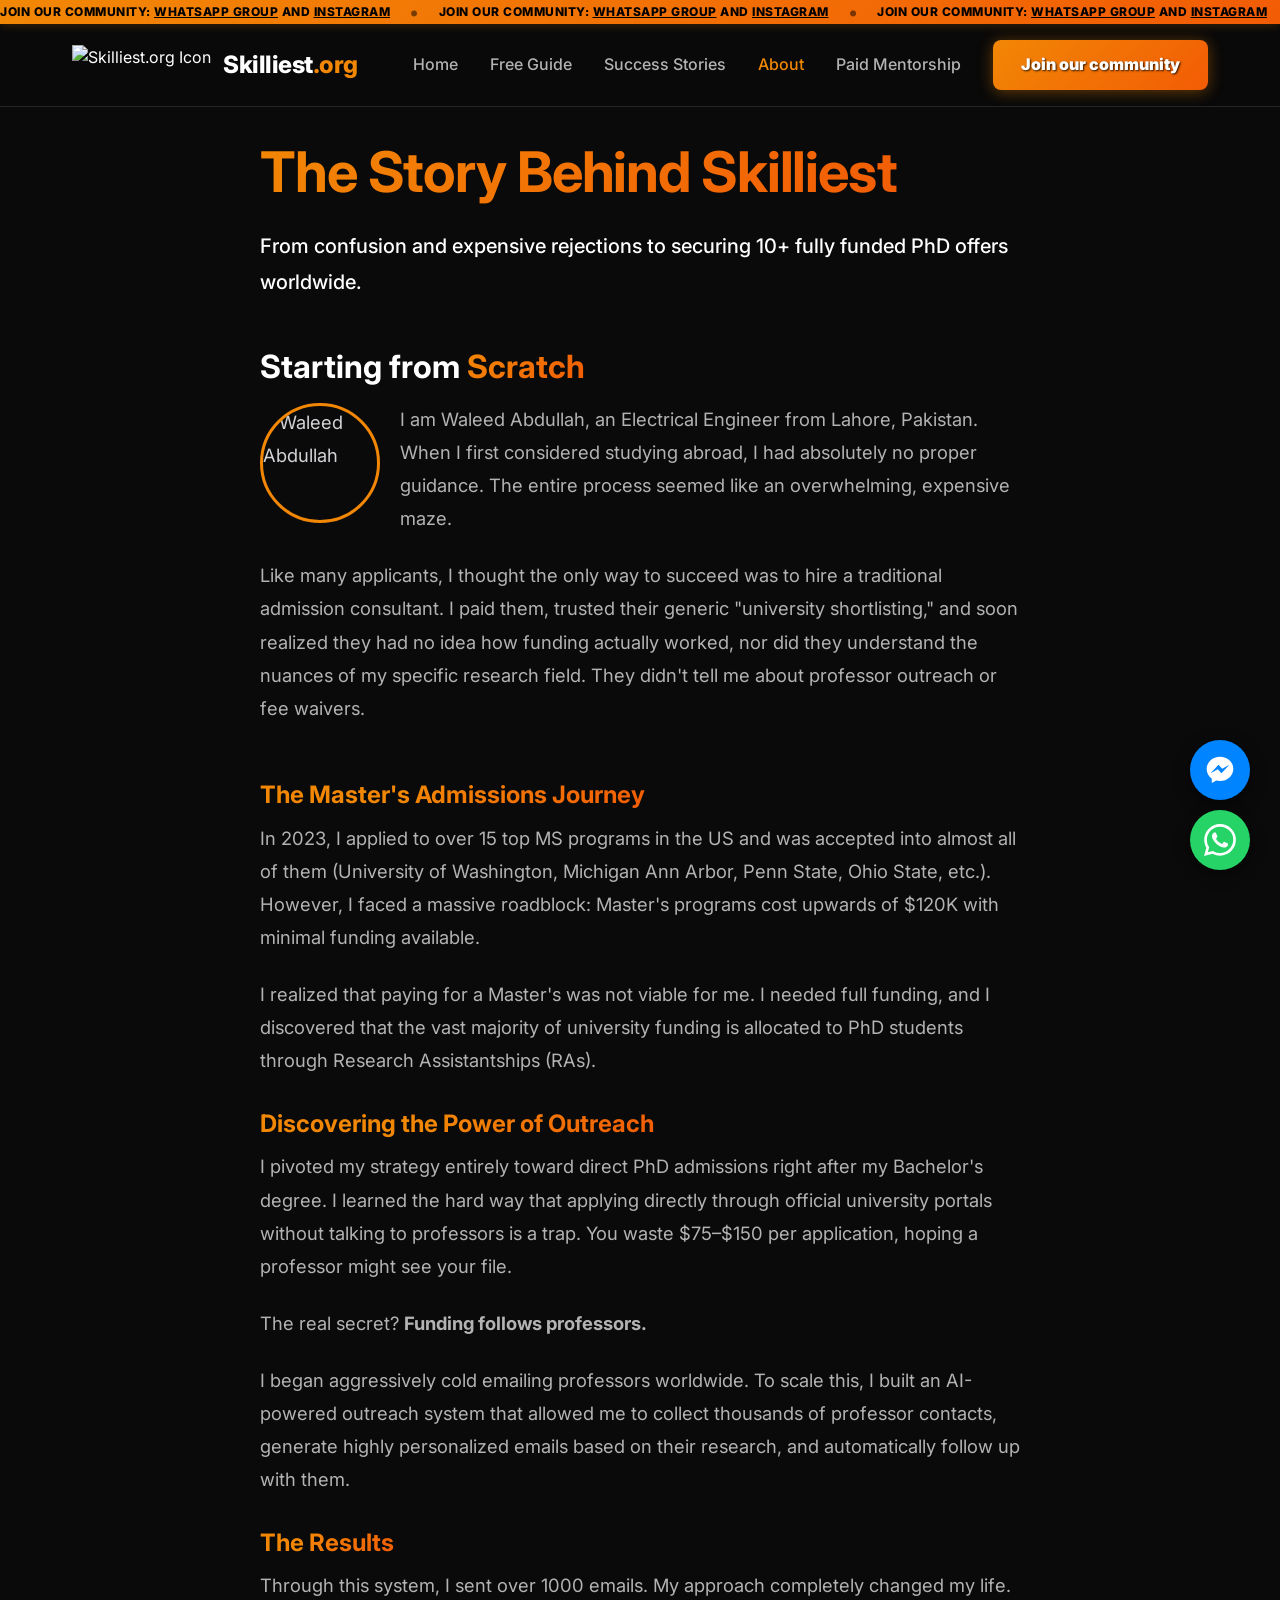
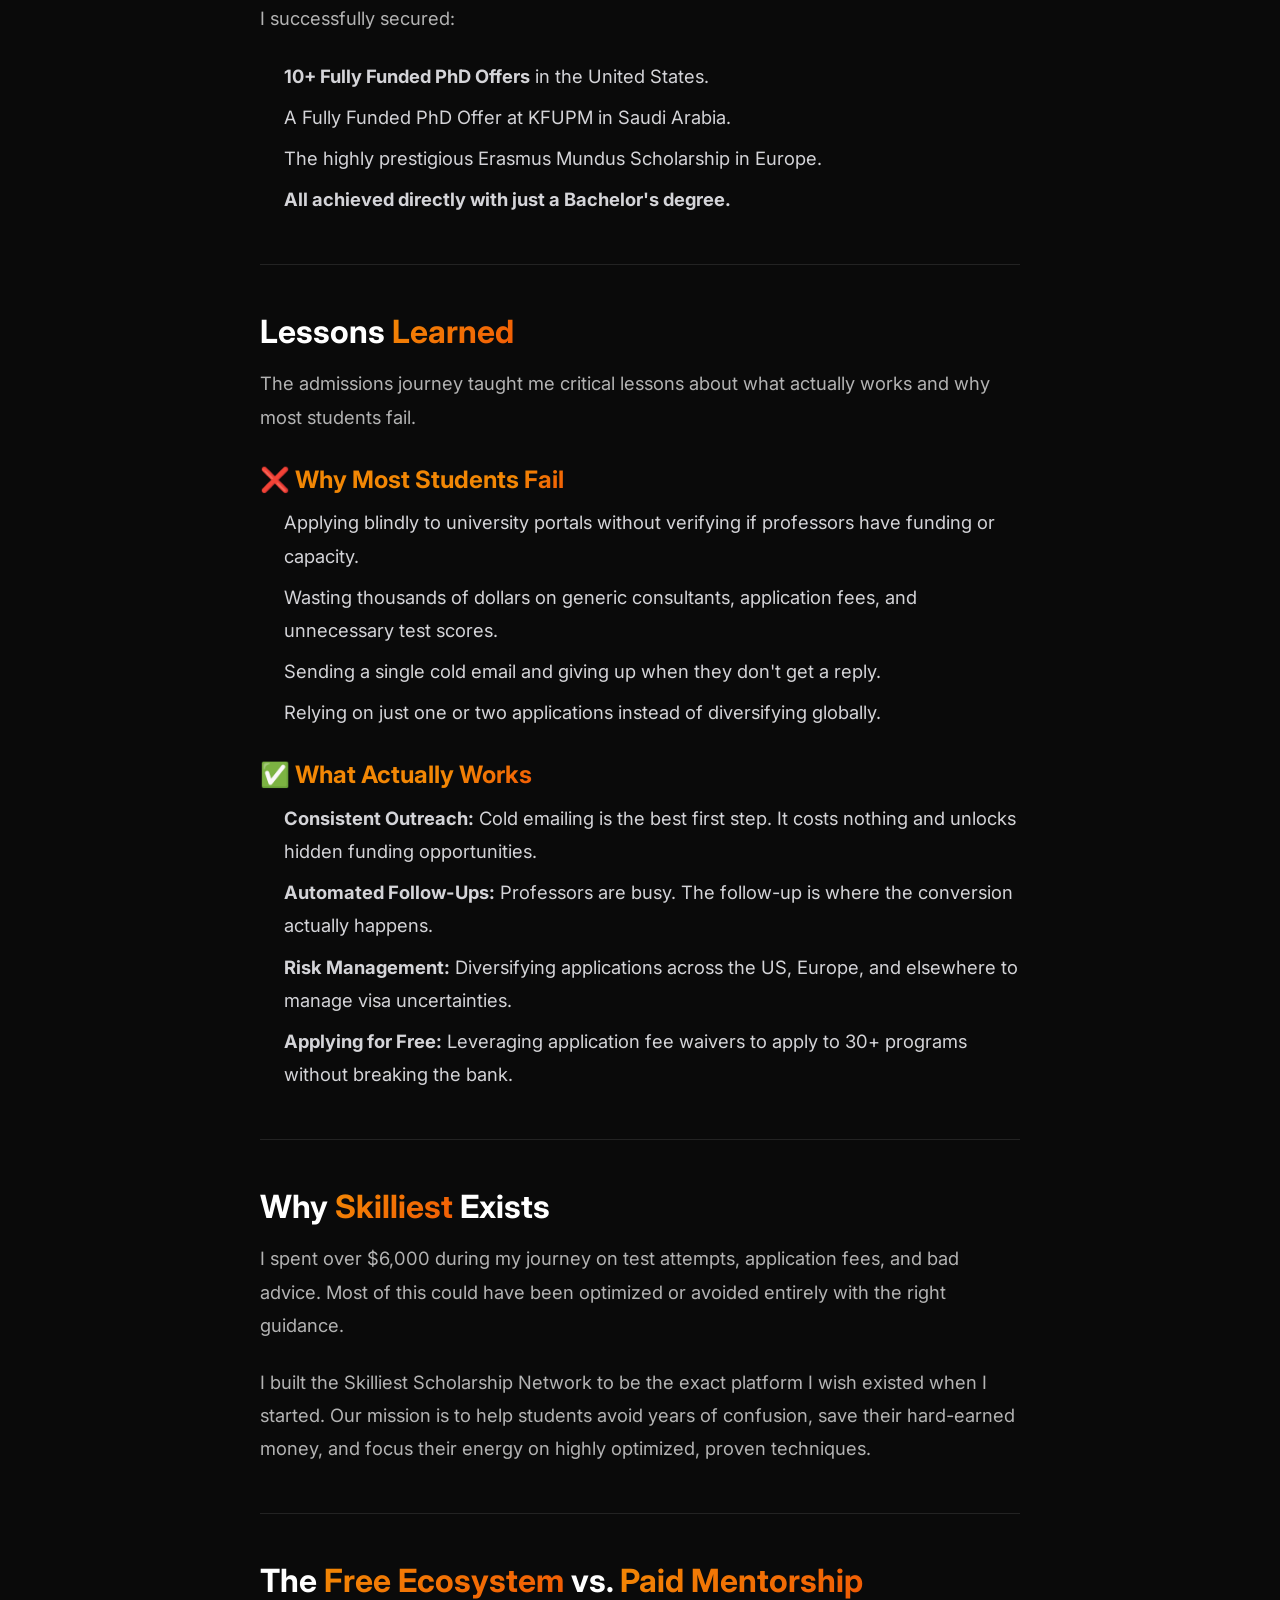
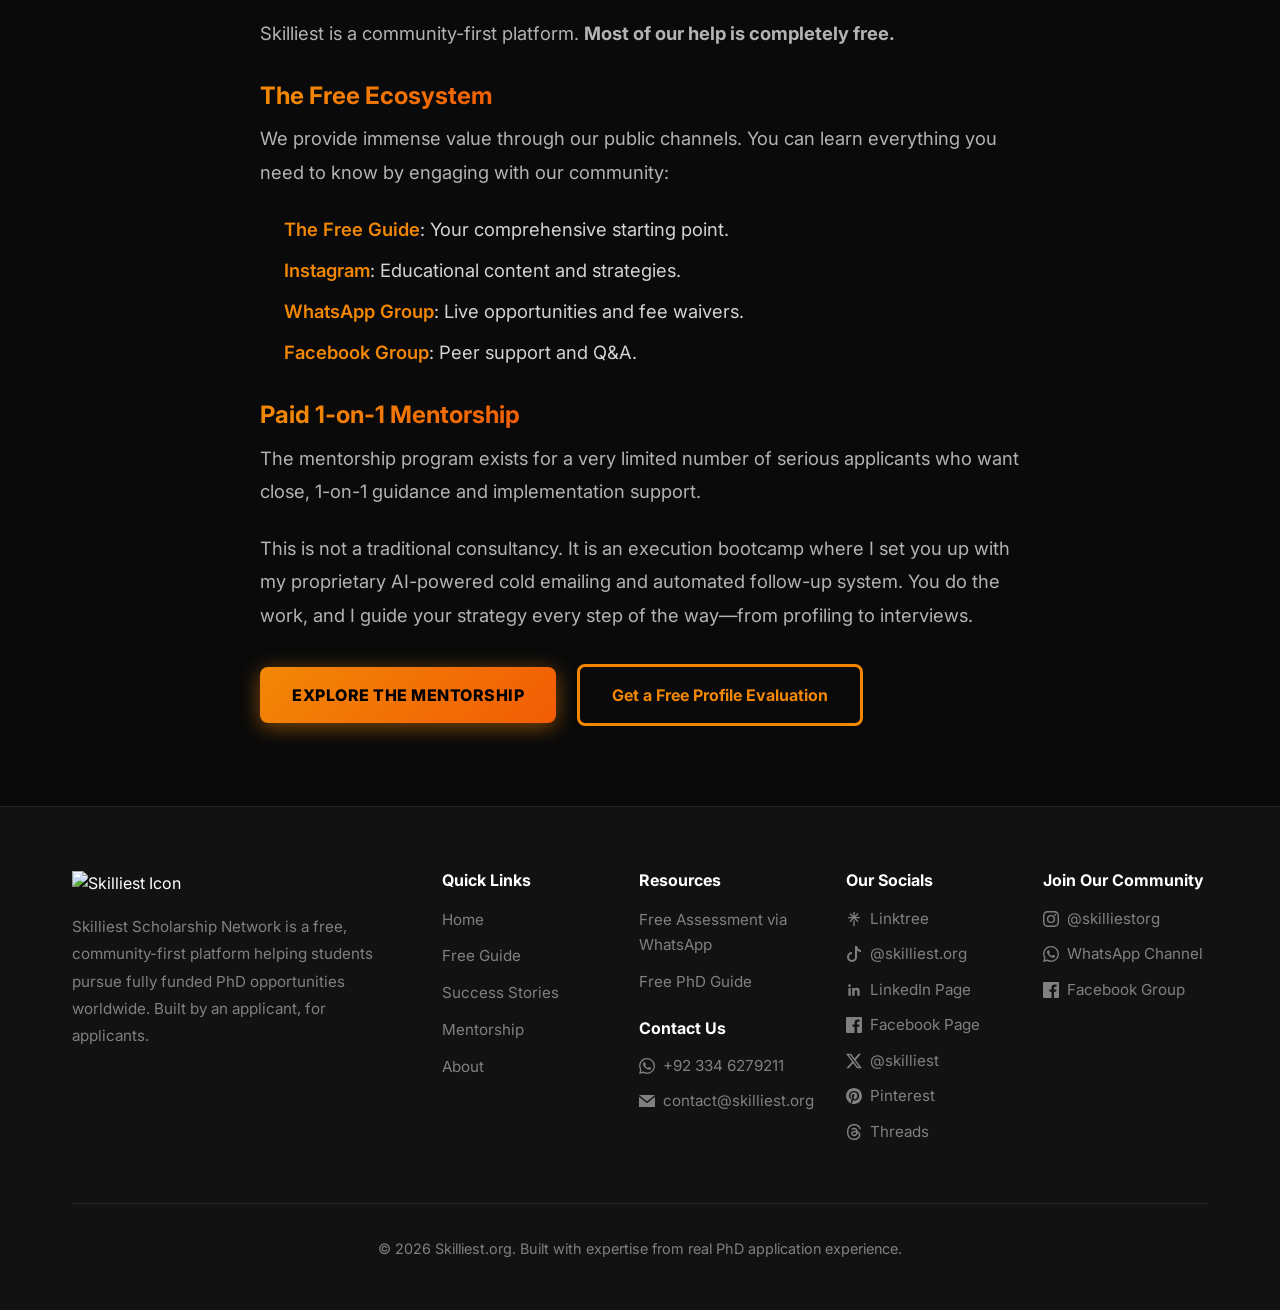
==== commit bcd18e96: "Add files via upload" ====
--- a/about.html
+++ b/about.html
@@ -1,232 +1,234 @@
-<!DOCTYPE html>
-<html lang="en">
-<head>
-    <meta charset="UTF-8">
-    <meta name="viewport" content="width=device-width, initial-scale=1.0">
-    <meta name="description" content="The story behind Skilliest.org - Pakistan's #1 Free Community-First Platform for Fully Funded PhD Admissions.">
-    <title>About Skilliest.org & Waleed Abdullah</title>
-    <link rel="icon" type="image/png" href="https://res.cloudinary.com/dczbqmwzy/image/upload/v1770860254/png-logo-Icon-only-or-favicon-144x144-pixels_n61o7b.png">
-    <link rel="stylesheet" href="style.css">
-    <link rel="preconnect" href="https://fonts.googleapis.com">
-    <link rel="preconnect" href="https://fonts.gstatic.com" crossorigin>
-    <link href="https://fonts.googleapis.com/css2?family=Inter:wght@300;400;500;600;700;800&display=swap" rel="stylesheet">
-</head>
-<body>
-
-    <div class="top-ticker">
-    <div class="ticker-track">
-        <div class="ticker-text">
-            <span>Join our Community:&nbsp;</span>
-            <a href="https://chat.whatsapp.com/Lod19LJ96sOCDw7mRQlK85?mode=gi_t" target="_blank">WhatsApp group</a>
-            <span>&nbsp;and&nbsp;</span>
-            <a href="https://instagram.com/skilliestorg" target="_blank">Instagram</a>
-            <span class="separator">•</span>
-        </div>
-        <div class="ticker-text">
-            <span>Join our Community:&nbsp;</span>
-            <a href="https://chat.whatsapp.com/Lod19LJ96sOCDw7mRQlK85?mode=gi_t" target="_blank">WhatsApp group</a>
-            <span>&nbsp;and&nbsp;</span>
-            <a href="https://instagram.com/skilliestorg" target="_blank">Instagram</a>
-            <span class="separator">•</span>
-        </div>
-        <div class="ticker-text">
-            <span>Join our Community:&nbsp;</span>
-            <a href="https://chat.whatsapp.com/Lod19LJ96sOCDw7mRQlK85?mode=gi_t" target="_blank">WhatsApp group</a>
-            <span>&nbsp;and&nbsp;</span>
-            <a href="https://instagram.com/skilliestorg" target="_blank">Instagram</a>
-            <span class="separator">•</span>
-        </div>
-        <div class="ticker-text">
-            <span>Join our Community:&nbsp;</span>
-            <a href="https://chat.whatsapp.com/Lod19LJ96sOCDw7mRQlK85?mode=gi_t" target="_blank">WhatsApp group</a>
-            <span>&nbsp;and&nbsp;</span>
-            <a href="https://instagram.com/skilliestorg" target="_blank">Instagram</a>
-            <span class="separator">•</span>
-        </div>
-    </div>
-</div>
-
-    <nav class="navbar">
-        <div class="container nav-container">
-            <a href="index.html" class="logo-link">
-                <img src="https://res.cloudinary.com/dczbqmwzy/image/upload/v1770860254/png-logo-Icon-only-or-favicon-144x144-pixels_n61o7b.png" alt="Skilliest.org Icon" class="nav-logo-icon">
-                <span class="logo-text">Skilliest<span class="logo-highlight">.org</span></span>
-            </a>
-            <div class="nav-links">
-                <a href="index.html">Home</a>
-                <a href="guide.html">Free Guide</a>
-                <a href="success-stories.html">Success Stories</a>
-                <a href="about.html" style="color: var(--primary-orange);">About</a>
-                <a href="mentorship.html" class="btn-nav">Mentorship</a>                
-            </div>
-            <div class="mobile-menu-btn" id="mobileMenuBtn">
-                <span></span>
-                <span></span>
-                <span></span>
-            </div>
-        </div>
-    </nav>
-
-    <div class="mobile-menu" id="mobileMenu">
-        <a href="index.html">Home</a>
-        <a href="guide.html">Free Guide</a>
-        <a href="success-stories.html">Success Stories</a>
-        <a href="about.html" style="color: var(--primary-orange);">About</a>
-        <a href="mentorship.html" class="btn-primary" style="color: #fff; text-shadow: 1px 1px 2px rgba(0,0,0,0.8);">Mentorship</a>
-    </div>
-
-    <main class="blog-layout">
-        <h1><span class="highlight-gradient">The Story Behind Skilliest</span></h1>
-        <p style="font-size: 1.25rem; font-weight: 500; color: #fff; margin-bottom: 3rem;">
-            From confusion and expensive rejections to securing 10+ fully funded PhD offers worldwide.
-        </p>
-
-        <!-- Waleed's Story -->
-        <h2>Starting from Scratch</h2>
-        <img src="https://res.cloudinary.com/dczbqmwzy/image/upload/v1770979446/Waleed_DPPP_iycg42.jpg" alt="Waleed Abdullah" class="founder-img-inline">
-        <p>I am Waleed Abdullah, an Electrical Engineer from Lahore, Pakistan. When I first considered studying abroad, I had absolutely no proper guidance. The entire process seemed like an overwhelming, expensive maze.</p>
-        <p>Like many applicants, I thought the only way to succeed was to hire a traditional admission consultant. I paid them, trusted their generic "university shortlisting," and soon realized they had no idea how funding actually worked, nor did they understand the nuances of my specific research field. They didn't tell me about professor outreach or fee waivers.</p>
-        <div class="clear"></div>
-
-        <h3>The Master's Admissions Journey</h3>
-        <p>In 2023, I applied to over 15 top MS programs in the US and was accepted into almost all of them (University of Washington, Michigan Ann Arbor, Penn State, Ohio State, etc.). However, I faced a massive roadblock: Master's programs cost upwards of $120K with minimal funding available.</p>
-        <p>I realized that paying for a Master's was not viable for me. I needed full funding, and I discovered that the vast majority of university funding is allocated to PhD students through Research Assistantships (RAs).</p>
-
-        <h3>Discovering the Power of Outreach</h3>
-        <p>I pivoted my strategy entirely toward direct PhD admissions right after my Bachelor's degree. I learned the hard way that applying directly through official university portals without talking to professors is a trap. You waste $75–$150 per application, hoping a professor might see your file.</p>
-        <p>The real secret? <strong>Funding follows professors.</strong></p>
-        <p>I began aggressively cold emailing professors worldwide. To scale this, I built an AI-powered outreach system that allowed me to collect thousands of professor contacts, generate highly personalized emails based on their research, and automatically follow up with them.</p>
-
-        <h3>The Results</h3>
-        <p>Through this system, I sent over 1000 emails. My approach completely changed my life. I successfully secured:</p>
-        <ul>
-            <li><strong>10+ Fully Funded PhD Offers</strong> in the United States.</li>
-            <li>A Fully Funded PhD Offer at KFUPM in Saudi Arabia.</li>
-            <li>The highly prestigious Erasmus Mundus Scholarship in Europe.</li>
-            <li><strong>All achieved directly with just a Bachelor's degree.</strong></li>
-        </ul>
-
-        <hr style="border: 0; height: 1px; background: rgba(255,255,255,0.1); margin: 3rem 0;">
-
-        <!-- Lessons Learned -->
-        <h2>Lessons Learned</h2>
-        <p>The admissions journey taught me critical lessons about what actually works and why most students fail.</p>
-        
-        <h3 style="color: #ff4444;">❌ Why Most Students Fail</h3>
-        <ul>
-            <li>Applying blindly to university portals without verifying if professors have funding or capacity.</li>
-            <li>Wasting thousands of dollars on generic consultants, application fees, and unnecessary test scores.</li>
-            <li>Sending a single cold email and giving up when they don't get a reply.</li>
-            <li>Relying on just one or two applications instead of diversifying globally.</li>
-        </ul>
-
-        <h3 style="color: #00ff88;">✅ What Actually Works</h3>
-        <ul>
-            <li><strong>Consistent Outreach:</strong> Cold emailing is the best first step. It costs nothing and unlocks hidden funding opportunities.</li>
-            <li><strong>Automated Follow-Ups:</strong> Professors are busy. The follow-up is where the conversion actually happens.</li>
-            <li><strong>Risk Management:</strong> Diversifying applications across the US, Europe, and elsewhere to manage visa uncertainties.</li>
-            <li><strong>Applying for Free:</strong> Leveraging application fee waivers to apply to 30+ programs without breaking the bank.</li>
-        </ul>
-
-        <hr style="border: 0; height: 1px; background: rgba(255,255,255,0.1); margin: 3rem 0;">
-
-        <!-- Why Skilliest Exists -->
-        <h2>Why Skilliest Exists</h2>
-        <p>I spent over $6,000 during my journey on test attempts, application fees, and bad advice. Most of this could have been optimized or avoided entirely with the right guidance.</p>
-        <p>I built the Skilliest Scholarship Network to be the exact platform I wish existed when I started. Our mission is to help students avoid years of confusion, save their hard-earned money, and focus their energy on highly optimized, proven techniques.</p>
-        
-        <hr style="border: 0; height: 1px; background: rgba(255,255,255,0.1); margin: 3rem 0;">
-
-        <!-- Free vs Mentorship -->
-        <h2>The Free Ecosystem vs. Paid Mentorship</h2>
-        <p>Skilliest is a community-first platform. <strong>Most of our help is completely free.</strong></p>
-        
-        <h3>The Free Ecosystem</h3>
-        <p>We provide immense value through our public channels. You can learn everything you need to know by engaging with our community:</p>
-        <ul>
-            <li><a href="guide.html" class="bullet-link">The Free Guide</a>: Your comprehensive starting point.</li>
-            <li><a href="https://instagram.com/skilliestorg" target="_blank" class="bullet-link">Instagram</a>: Educational content and strategies.</li>
-            <li><a href="https://chat.whatsapp.com/Lod19LJ96sOCDw7mRQlK85?mode=gi_t" target="_blank" class="bullet-link">WhatsApp Group</a>: Live opportunities and fee waivers.</li>
-            <li><a href="https://facebook.com/groups/783485150915176" target="_blank" class="bullet-link">Facebook Group</a>: Peer support and Q&A.</li>
-        </ul>
-
-        <h3>Paid 1-on-1 Mentorship</h3>
-        <p>The mentorship program exists for a very limited number of serious applicants who want close, 1-on-1 guidance and implementation support.</p>
-        <p>This is not a traditional consultancy. It is an execution bootcamp where I set you up with my proprietary AI-powered cold emailing and automated follow-up system. You do the work, and I guide your strategy every step of the way—from profiling to interviews.</p>
-        
-        <div style="margin-top: 2rem;">
-            <a href="mentorship.html" class="btn-primary" style="margin-right: 1rem;">Explore the Mentorship</a>
-            <a href="https://api.whatsapp.com/send/?phone=923346279211" target="_blank" class="btn-secondary">Get a Free Profile Evaluation</a>
-        </div>
-    </main>
-
-    <footer class="footer">
-        <div class="container">
-            <div class="footer-content">
-                <div class="footer-brand">
-                    <img src="https://res.cloudinary.com/dczbqmwzy/image/upload/v1770860256/PNG-logo-icon-only-8000x8000_pixels_qpnney.png" alt="Skilliest Icon" class="footer-logo-icon">
-                    <p>Skilliest Scholarship Network is a free, community-first platform helping students pursue fully funded PhD opportunities worldwide. Built by an applicant, for applicants.</p>
-                </div>
-                <div class="footer-links">
-                    <div class="footer-column">
-                        <h4>Quick Links</h4>
-                        <ul>
-                            <li><a href="index.html">Home</a></li>
-                            <li><a href="guide.html">Free Guide</a></li>
-                            <li><a href="success-stories.html">Success Stories</a></li>
-                            <li><a href="mentorship.html">Mentorship</a></li>
-                            <li><a href="about.html">About</a></li>
-                        </ul>
-                    </div>
-                    <div class="footer-column">
-                        <h4>Resources</h4>
-                        <ul>
-                            <li><a href="https://api.whatsapp.com/send/?phone=923346279211" target="_blank">Free Assessment via WhatsApp</a></li>
-                            <li><a href="guide.html">Free PhD Guide</a></li>
-                        </ul>
-                        
-                        <h4 id="contact" style="margin-top: 1.5rem;">Contact Us</h4>
-                        <ul class="social-text-links">
-                            <li><a href="https://api.whatsapp.com/send/?phone=923346279211" target="_blank"><svg viewBox="0 0 24 24" width="16" height="16" fill="currentColor"><path d="M17.472 14.382c-.297-.149-1.758-.867-2.03-.967-.273-.099-.471-.148-.67.15-.197.297-.767.966-.94 1.164-.173.199-.347.223-.644.075-.297-.15-1.255-.463-2.39-1.475-.883-.788-1.48-1.761-1.653-2.059-.173-.297-.018-.458.13-.606.134-.133.298-.347.446-.52.149-.174.198-.298.298-.497.099-.198.05-.371-.025-.52-.075-.149-.669-1.612-.916-2.207-.242-.579-.487-.5-.669-.51-.173-.008-.371-.01-.57-.01-.198 0-.52.074-.792.372-.272.297-1.04 1.016-1.04 2.479 0 1.462 1.065 2.875 1.213 3.074.149.198 2.096 3.2 5.077 4.487.709.306 1.262.489 1.694.625.712.227 1.36.195 1.871.118.571-.085 1.758-.719 2.006-1.413.248-.694.248-1.289.173-1.413-.074-.124-.272-.198-.57-.347m-5.421 7.403h-.004a9.87 9.87 0 01-5.031-1.378l-.361-.214-3.741.982.998-3.648-.235-.374a9.86 9.86 0 01-1.51-5.26c.001-5.45 4.436-9.884 9.888-9.884 2.64 0 5.122 1.03 6.988 2.898a9.825 9.825 0 012.893 6.994c-.003 5.45-4.437 9.884-9.885 9.884m8.413-18.297A11.815 11.815 0 0012.05 0C5.495 0 .16 5.335.157 11.892c0 2.096.547 4.142 1.588 5.945L.057 24l6.305-1.654a11.882 11.882 0 005.683 1.448h.005c6.554 0 11.89-5.335 11.893-11.893a11.821 11.821 0 00-3.48-8.413Z"/></svg>+92 334 6279211</a></li>
-                            <li><a href="mailto:contact@skilliest.org"><svg viewBox="0 0 24 24" width="16" height="16" fill="currentColor"><path d="M12 12.713l-11.985-9.713h23.97l-11.985 9.713zm0 2.574l-12-9.725v15.438h24v-15.438l-12 9.725z"/></svg> contact@skilliest.org</a></li>
-                        </ul>
-                    </div>
-                    <div class="footer-column">
-                        <h4>Our Socials</h4>
-                        <ul class="social-text-links">
-                            <li><a href="https://linktr.ee/skilliest" target="_blank"><svg xmlns="http://www.w3.org/2000/svg" width="16" height="16" viewBox="0 0 24 24" fill="none" stroke="currentColor" stroke-width="2" stroke-linecap="round" stroke-linejoin="round"><path d="M4 10h16" /><path d="M6.5 4.5l11 11" /><path d="M6.5 15.5l11 -11" /><path d="M12 10v-8" /><path d="M12 15v7" /></svg> Linktree</a></li>
-                            <li><a href="https://tiktok.com/@skilliest.org" target="_blank"><svg xmlns="http://www.w3.org/2000/svg" viewBox="0 0 16 16" width="16" height="16" fill="currentColor"><path d="M9 0h1.98c.144.715.54 1.617 1.235 2.512C12.895 3.389 13.797 4 15 4v2c-1.753 0-3.07-.814-4-1.829V11a5 5 0 1 1-5-5v2a3 3 0 1 0 3 3z"/></svg> @skilliest.org</a></li>
-                            <li><a href="https://linkedin.com/company/skilliest-ai" target="_blank"><svg viewBox="0 0 24 24" width="16" height="16" fill="currentColor"><path d="M20.447 20.452h-3.554v-5.569c0-1.328-.027-3.037-1.852-3.037-1.853 0-2.136 1.445-2.136 2.939v5.667H9.351V9h3.414v1.561h.046c.477-.9 1.637-1.85 3.37-1.85 3.601 0 4.267 2.37 4.267 5.455v6.286zM5.337 7.433c-1.144 0-2.063-.926-2.063-2.065 0-1.138.92-2.063 2.063-2.063 1.14 0 2.064.925 2.064 2.063 0 1.139-.925 2.065-2.064 2.065zm1.782 13.019H3.555V9h3.564v11.452zM22.225 0H1.771C.792 0 .774 0 1.729v20.542C0 23.227.792 24 1.771 24h20.451C23.2 24 24 23.227 24 22.271V1.729C24 .774 23.2 0 22.222 0h.003z"/></svg> LinkedIn Page</a></li>
-                            <li><a href="https://www.facebook.com/skilliest.org" target="_blank"><svg viewBox="0 0 24 24" width="16" height="16" fill="currentColor"><path d="M22.675 0h-21.35C.597 0 0 .597 0 1.325v21.351C0 23.403.597 24 1.325 24H12.82v-9.294H9.692v-3.622h3.128V8.413c0-3.1 1.893-4.788 4.659-4.788 1.325 0 2.463.099 2.795.143v3.24l-1.918.001c-1.504 0-1.795.715-1.795 1.763v2.313h3.587l-.467 3.622h-3.12V24h6.116c.73 0 1.323-.597 1.323-1.324V1.325C24 .597 23.403 0 22.675 0z"/></svg> Facebook Page</a></li>
-                            <li><a href="https://x.com/skilliest" target="_blank"><svg viewBox="0 0 24 24" width="16" height="16" fill="currentColor"><path d="M18.901 1.153h3.68l-8.04 9.19L24 22.846h-7.406l-5.8-7.584-6.638 7.584H.474l8.6-9.83L0 1.154h7.594l5.243 6.932ZM17.61 20.644h2.039L6.486 3.24H4.298Z"/></svg> @skilliest</a></li>
-                            <li><a href="https://www.pinterest.com/skilliest/" target="_blank"><svg viewBox="0 0 24 24" width="16" height="16" fill="currentColor"><path d="M12.017 0C5.396 0 .029 5.367.029 11.987c0 5.079 3.158 9.417 7.618 11.162-.105-.949-.199-2.403.041-3.439.219-.937 1.406-5.957 1.406-5.957s-.359-.72-.359-1.781c0-1.663.967-2.911 2.168-2.911 1.024 0 1.518.769 1.518 1.688 0 1.029-.653 2.567-.992 3.992-.285 1.193.6 2.165 1.775 2.165 2.128 0 3.768-2.245 3.768-5.487 0-2.861-2.063-4.869-5.008-4.869-3.41 0-5.409 2.562-5.409 5.199 0 1.033.394 2.143.889 2.741.099.12.112.225.085.345-.09.375-.293 1.199-.334 1.363-.053.225-.172.271-.401.165-1.495-.69-2.433-2.878-2.433-4.646 0-3.776 2.748-7.252 7.951-7.252 4.163 0 7.39 2.967 7.39 6.923 0 4.135-2.607 7.462-6.233 7.462-1.214 0-2.354-.629-2.758-1.379l-.749 2.848c-.269 1.045-1.004 2.352-1.498 3.146 1.123.345 2.306.535 3.55.535 6.607 0 11.985-5.365 11.985-11.987C23.97 5.367 18.624 0 12.017 0z"/></svg> Pinterest</a></li>
-                            <li><a href="https://www.threads.net/@skilliestorg" target="_blank"><svg viewBox="0 0 16 16" width="16" height="16" fill="currentColor"><path d="M6.321 6.016c-.27-.18-1.166-.802-1.166-.802.756-1.081 1.753-1.502 3.132-1.502.975 0 1.803.327 2.394.948s.928 1.509 1.005 2.644q.492.207.905.484c1.109.745 1.719 1.86 1.719 3.137 0 2.716-2.226 5.075-6.256 5.075C4.594 16 1 13.987 1 7.994 1 2.034 4.482 0 8.044 0 9.69 0 13.55.243 15 5.036l-1.36.353C12.516 1.974 10.163 1.43 8.006 1.43c-3.565 0-5.582 2.171-5.582 6.79 0 4.143 2.254 6.343 5.63 6.343 2.777 0 4.847-1.443 4.847-3.556 0-1.438-1.208-2.127-1.27-2.127-.236 1.234-.868 3.31-3.644 3.31-1.618 0-3.013-1.118-3.013-2.582 0-2.09 1.984-2.847 3.55-2.847.586 0 1.294.04 1.663.114 0-.637-.54-1.728-1.9-1.728-1.25 0-1.566.405-1.967.868ZM8.716 8.19c-2.04 0-2.304.87-2.304 1.416 0 .878 1.043 1.168 1.6 1.168 1.02 0 2.067-.282 2.232-2.423a6.2 6.2 0 0 0-1.528-.161"/></svg> Threads</a></li>
-                        </ul>
-                    </div>
-                    <div class="footer-column">
-                        <h4>Join Our Community</h4>
-                        <p style="color: var(--text-muted); font-size: 0.85rem; margin-bottom: 1rem;">We are very active in responding to queries. Don't hesitate to reach out to us!</p>
-                        <ul class="social-text-links">
-                            <li><a href="https://instagram.com/skilliestorg" target="_blank"><svg viewBox="0 0 24 24" width="16" height="16" fill="currentColor"><path d="M12 2.163c3.204 0 3.584.012 4.85.07 3.252.148 4.771 1.691 4.919 4.919.058 1.265.069 1.645.069 4.849 0 3.205-.012 3.584-.069 4.849-.149 3.225-1.664 4.771-4.919 4.919-1.266.058-1.644.07-4.85.07-3.204 0-3.584-.012-4.849-.07-3.26-.149-4.771-1.699-4.919-4.92-.058-1.265-.07-1.644-.07-4.849 0-3.204.013-3.583.07-4.849.149-3.227 1.664-4.771 4.919-4.919 1.266-.057 1.645-.069 4.849-.069zM12 0C8.741 0 8.333.014 7.053.072 2.695.272.273 2.69.073 7.052.014 8.333 0 8.741 0 12c0 3.259.014 3.668.072 4.948.2 4.358 2.618 6.78 6.98 6.98 1.281.058 1.689.072 4.948.072 3.259 0 3.668-.014 4.948-.072 4.354-.2 6.782-2.618 6.979-6.98.059-1.28.073-1.689.073-4.948 0-3.259-.014-3.667-.072-4.947-.196-4.354-2.617-6.78-6.979-6.98C15.668.014 15.259 0 12 0zm0 5.838a6.162 6.162 0 100 12.324 6.162 6.162 0 000-12.324zM12 16a4 4 0 110-8 4 4 0 010 8zm6.406-11.845a1.44 1.44 0 100 2.881 1.44 1.44 0 000-2.881z"/></svg> @skilliestorg</a></li>
-                            <li><a href="https://chat.whatsapp.com/Lod19LJ96sOCDw7mRQlK85?mode=gi_t" target="_blank"><svg viewBox="0 0 24 24" width="16" height="16" fill="currentColor"><path d="M17.472 14.382c-.297-.149-1.758-.867-2.03-.967-.273-.099-.471-.148-.67.15-.197.297-.767.966-.94 1.164-.173.199-.347.223-.644.075-.297-.15-1.255-.463-2.39-1.475-.883-.788-1.48-1.761-1.653-2.059-.173-.297-.018-.458.13-.606.134-.133.298-.347.446-.52.149-.174.198-.298.298-.497.099-.198.05-.371-.025-.52-.075-.149-.669-1.612-.916-2.207-.242-.579-.487-.5-.669-.51-.173-.008-.371-.01-.57-.01-.198 0-.52.074-.792.372-.272.297-1.04 1.016-1.04 2.479 0 1.462 1.065 2.875 1.213 3.074.149.198 2.096 3.2 5.077 4.487.709.306 1.262.489 1.694.625.712.227 1.36.195 1.871.118.571-.085 1.758-.719 2.006-1.413.248-.694.248-1.289.173-1.413-.074-.124-.272-.198-.57-.347m-5.421 7.403h-.004a9.87 9.87 0 01-5.031-1.378l-.361-.214-3.741.982.998-3.648-.235-.374a9.86 9.86 0 01-1.51-5.26c.001-5.45 4.436-9.884 9.888-9.884 2.64 0 5.122 1.03 6.988 2.898a9.825 9.825 0 012.893 6.994c-.003 5.45-4.437 9.884-9.885 9.884m8.413-18.297A11.815 11.815 0 0012.05 0C5.495 0 .16 5.335.157 11.892c0 2.096.547 4.142 1.588 5.945L.057 24l6.305-1.654a11.882 11.882 0 005.683 1.448h.005c6.554 0 11.89-5.335 11.893-11.893a11.821 11.821 0 00-3.48-8.413Z"/></svg> WhatsApp Channel</a></li>
-                            <li><a href="https://facebook.com/groups/783485150915176" target="_blank"><svg viewBox="0 0 24 24" width="16" height="16" fill="currentColor"><path d="M22.675 0h-21.35C.597 0 0 .597 0 1.325v21.351C0 23.403.597 24 1.325 24H12.82v-9.294H9.692v-3.622h3.128V8.413c0-3.1 1.893-4.788 4.659-4.788 1.325 0 2.463.099 2.795.143v3.24l-1.918.001c-1.504 0-1.795.715-1.795 1.763v2.313h3.587l-.467 3.622h-3.12V24h6.116c.73 0 1.323-.597 1.323-1.324V1.325C24 .597 23.403 0 22.675 0z"/></svg> Facebook Group</a></li>
-                        </ul>
-                    </div>
-                </div>
-            </div>
-            <div class="footer-bottom">
-                <p>&copy; 2026 Skilliest.org. Built with expertise from real PhD application experience.</p>
-            </div>
-        </div>
-    </footer>
-
-    <a href="https://m.me/skilliest.org" target="_blank" class="floating-btn messenger-btn" aria-label="Message on Messenger">
-        <svg xmlns="http://www.w3.org/2000/svg" viewBox="0 0 24 24"><path d="M12 2C6.477 2 2 6.145 2 11.259c0 2.915 1.5 5.51 3.834 7.237v3.297l3.504-1.921c.846.236 1.737.361 2.662.361 5.523 0 10-4.145 10-9.259S17.523 2 12 2zm1.093 12.394l-2.76-2.95-5.385 2.95 5.922-6.286 2.822 2.95 5.321-2.95-5.92 6.286z"/></svg>
-    </a>
-    <a href="https://api.whatsapp.com/send/?phone=923346279211" target="_blank" class="floating-btn whatsapp-btn" aria-label="Message on WhatsApp">
-        <svg xmlns="http://www.w3.org/2000/svg" viewBox="0 0 24 24"><path d="M17.472 14.382c-.297-.149-1.758-.867-2.03-.967-.273-.099-.471-.148-.67.15-.197.297-.767.966-.94 1.164-.173.199-.347.223-.644.075-.297-.15-1.255-.463-2.39-1.475-.883-.788-1.48-1.761-1.653-2.059-.173-.297-.018-.458.13-.606.134-.133.298-.347.446-.52.149-.174.198-.298.298-.497.099-.198.05-.371-.025-.52-.075-.149-.669-1.612-.916-2.207-.242-.579-.487-.5-.669-.51-.173-.008-.371-.01-.57-.01-.198 0-.52.074-.792.372-.272.297-1.04 1.016-1.04 2.479 0 1.462 1.065 2.875 1.213 3.074.149.198 2.096 3.2 5.077 4.487.709.306 1.262.489 1.694.625.712.227 1.36.195 1.871.118.571-.085 1.758-.719 2.006-1.413.248-.694.248-1.289.173-1.413-.074-.124-.272-.198-.57-.347m-5.421 7.403h-.004a9.87 9.87 0 01-5.031-1.378l-.361-.214-3.741.982.998-3.648-.235-.374a9.86 9.86 0 01-1.51-5.26c.001-5.45 4.436-9.884 9.888-9.884 2.64 0 5.122 1.03 6.988 2.898a9.825 9.825 0 012.893 6.994c-.003 5.45-4.437 9.884-9.885 9.884m8.413-18.297A11.815 11.815 0 0012.05 0C5.495 0 .16 5.335.157 11.892c0 2.096.547 4.142 1.588 5.945L.057 24l6.305-1.654a11.882 11.882 0 005.683 1.448h.005c6.554 0 11.89-5.335 11.893-11.893a11.821 11.821 0 00-3.48-8.413Z"/></svg>
-    </a>
-
-    <script src="script.js"></script>
-</body>
-</html>
+<!DOCTYPE html>
+<html lang="en">
+<head>
+    <meta charset="UTF-8">
+    <meta name="viewport" content="width=device-width, initial-scale=1.0">
+    <meta name="description" content="The story behind Skilliest.org - Pakistan's #1 Free Community-First Platform for Fully Funded PhD Admissions.">
+    <title>About Skilliest.org & Waleed Abdullah</title>
+    <link rel="icon" type="image/png" href="https://res.cloudinary.com/dczbqmwzy/image/upload/v1770860254/png-logo-Icon-only-or-favicon-144x144-pixels_n61o7b.png">
+    <link rel="stylesheet" href="style.css">
+    <link rel="preconnect" href="https://fonts.googleapis.com">
+    <link rel="preconnect" href="https://fonts.gstatic.com" crossorigin>
+    <link href="https://fonts.googleapis.com/css2?family=Inter:wght@300;400;500;600;700;800&display=swap" rel="stylesheet">
+</head>
+<body>
+
+    <div class="top-ticker">
+    <div class="ticker-track">
+        <div class="ticker-text">
+            <span>Join our Community:&nbsp;</span>
+            <a href="https://chat.whatsapp.com/Lod19LJ96sOCDw7mRQlK85?mode=gi_t" target="_blank">WhatsApp group</a>
+            <span>&nbsp;and&nbsp;</span>
+            <a href="https://instagram.com/skilliestorg" target="_blank">Instagram</a>
+            <span class="separator">•</span>
+        </div>
+        <div class="ticker-text">
+            <span>Join our Community:&nbsp;</span>
+            <a href="https://chat.whatsapp.com/Lod19LJ96sOCDw7mRQlK85?mode=gi_t" target="_blank">WhatsApp group</a>
+            <span>&nbsp;and&nbsp;</span>
+            <a href="https://instagram.com/skilliestorg" target="_blank">Instagram</a>
+            <span class="separator">•</span>
+        </div>
+        <div class="ticker-text">
+            <span>Join our Community:&nbsp;</span>
+            <a href="https://chat.whatsapp.com/Lod19LJ96sOCDw7mRQlK85?mode=gi_t" target="_blank">WhatsApp group</a>
+            <span>&nbsp;and&nbsp;</span>
+            <a href="https://instagram.com/skilliestorg" target="_blank">Instagram</a>
+            <span class="separator">•</span>
+        </div>
+        <div class="ticker-text">
+            <span>Join our Community:&nbsp;</span>
+            <a href="https://chat.whatsapp.com/Lod19LJ96sOCDw7mRQlK85?mode=gi_t" target="_blank">WhatsApp group</a>
+            <span>&nbsp;and&nbsp;</span>
+            <a href="https://instagram.com/skilliestorg" target="_blank">Instagram</a>
+            <span class="separator">•</span>
+        </div>
+    </div>
+</div>
+
+    <nav class="navbar">
+        <div class="container nav-container">
+            <a href="index.html" class="logo-link">
+                <img src="https://res.cloudinary.com/dczbqmwzy/image/upload/v1770860254/png-logo-Icon-only-or-favicon-144x144-pixels_n61o7b.png" alt="Skilliest.org Icon" class="nav-logo-icon">
+                <span class="logo-text">Skilliest<span class="logo-highlight">.org</span></span>
+            </a>
+            <div class="nav-links">
+                <a href="index.html">Home</a>
+                <a href="guide.html">Free Guide</a>
+                <a href="success-stories.html">Success Stories</a>
+                <a href="about.html" style="color: var(--primary-orange);">About</a>
+                <a href="paid-mentorship.html">Paid Mentorship</a>                
+                <a href="index.html#what-is-skilliest" class="btn-nav">Join our community</a>                
+            </div>
+            <div class="mobile-menu-btn" id="mobileMenuBtn">
+                <span></span>
+                <span></span>
+                <span></span>
+            </div>
+        </div>
+    </nav>
+
+    <div class="mobile-menu" id="mobileMenu">
+        <a href="index.html">Home</a>
+        <a href="guide.html">Free Guide</a>
+        <a href="success-stories.html">Success Stories</a>
+        <a href="about.html" style="color: var(--primary-orange);">About</a>
+        <a href="paid-mentorship.html">Paid Mentorship</a>
+        <a href="index.html#what-is-skilliest" class="btn-primary" style="color: #fff; text-shadow: 1px 1px 2px rgba(0,0,0,0.8);">Join our community</a>
+    </div>
+
+    <main class="blog-layout">
+        <h1><span class="highlight-gradient">The Story Behind Skilliest</span></h1>
+        <p style="font-size: 1.25rem; font-weight: 500; color: #fff; margin-bottom: 3rem;">
+            From confusion and expensive rejections to securing 10+ fully funded PhD offers worldwide.
+        </p>
+
+        <!-- Waleed's Story -->
+        <h2>Starting from <span class="highlight-gradient">Scratch</span></h2>
+        <img src="https://res.cloudinary.com/dczbqmwzy/image/upload/v1770979446/Waleed_DPPP_iycg42.jpg" alt="Waleed Abdullah" class="founder-img-inline">
+        <p>I am Waleed Abdullah, an Electrical Engineer from Lahore, Pakistan. When I first considered studying abroad, I had absolutely no proper guidance. The entire process seemed like an overwhelming, expensive maze.</p>
+        <p>Like many applicants, I thought the only way to succeed was to hire a traditional admission consultant. I paid them, trusted their generic "university shortlisting," and soon realized they had no idea how funding actually worked, nor did they understand the nuances of my specific research field. They didn't tell me about professor outreach or fee waivers.</p>
+        <div class="clear"></div>
+
+        <h3>The Master's <span class="highlight-gradient">Admissions Journey</span></h3>
+        <p>In 2023, I applied to over 15 top MS programs in the US and was accepted into almost all of them (University of Washington, Michigan Ann Arbor, Penn State, Ohio State, etc.). However, I faced a massive roadblock: Master's programs cost upwards of $120K with minimal funding available.</p>
+        <p>I realized that paying for a Master's was not viable for me. I needed full funding, and I discovered that the vast majority of university funding is allocated to PhD students through Research Assistantships (RAs).</p>
+
+        <h3>Discovering the <span class="highlight-gradient">Power of Outreach</span></h3>
+        <p>I pivoted my strategy entirely toward direct PhD admissions right after my Bachelor's degree. I learned the hard way that applying directly through official university portals without talking to professors is a trap. You waste $75–$150 per application, hoping a professor might see your file.</p>
+        <p>The real secret? <strong>Funding follows professors.</strong></p>
+        <p>I began aggressively cold emailing professors worldwide. To scale this, I built an AI-powered outreach system that allowed me to collect thousands of professor contacts, generate highly personalized emails based on their research, and automatically follow up with them.</p>
+
+        <h3>The <span class="highlight-gradient">Results</span></h3>
+        <p>Through this system, I sent over 1000 emails. My approach completely changed my life. I successfully secured:</p>
+        <ul>
+            <li><strong>10+ Fully Funded PhD Offers</strong> in the United States.</li>
+            <li>A Fully Funded PhD Offer at KFUPM in Saudi Arabia.</li>
+            <li>The highly prestigious Erasmus Mundus Scholarship in Europe.</li>
+            <li><strong>All achieved directly with just a Bachelor's degree.</strong></li>
+        </ul>
+
+        <hr style="border: 0; height: 1px; background: rgba(255,255,255,0.1); margin: 3rem 0;">
+
+        <!-- Lessons Learned -->
+        <h2>Lessons <span class="highlight-gradient">Learned</span></h2>
+        <p>The admissions journey taught me critical lessons about what actually works and why most students fail.</p>
+        
+        <h3>❌ Why Most Students <span class="highlight-gradient">Fail</span></h3>
+        <ul>
+            <li>Applying blindly to university portals without verifying if professors have funding or capacity.</li>
+            <li>Wasting thousands of dollars on generic consultants, application fees, and unnecessary test scores.</li>
+            <li>Sending a single cold email and giving up when they don't get a reply.</li>
+            <li>Relying on just one or two applications instead of diversifying globally.</li>
+        </ul>
+
+        <h3>✅ What Actually <span class="highlight-gradient">Works</span></h3>
+        <ul>
+            <li><strong>Consistent Outreach:</strong> Cold emailing is the best first step. It costs nothing and unlocks hidden funding opportunities.</li>
+            <li><strong>Automated Follow-Ups:</strong> Professors are busy. The follow-up is where the conversion actually happens.</li>
+            <li><strong>Risk Management:</strong> Diversifying applications across the US, Europe, and elsewhere to manage visa uncertainties.</li>
+            <li><strong>Applying for Free:</strong> Leveraging application fee waivers to apply to 30+ programs without breaking the bank.</li>
+        </ul>
+
+        <hr style="border: 0; height: 1px; background: rgba(255,255,255,0.1); margin: 3rem 0;">
+
+        <!-- Why Skilliest Exists -->
+        <h2>Why <span class="highlight-gradient">Skilliest</span> Exists</h2>
+        <p>I spent over $6,000 during my journey on test attempts, application fees, and bad advice. Most of this could have been optimized or avoided entirely with the right guidance.</p>
+        <p>I built the Skilliest Scholarship Network to be the exact platform I wish existed when I started. Our mission is to help students avoid years of confusion, save their hard-earned money, and focus their energy on highly optimized, proven techniques.</p>
+        
+        <hr style="border: 0; height: 1px; background: rgba(255,255,255,0.1); margin: 3rem 0;">
+
+        <!-- Free vs Mentorship -->
+        <h2>The <span class="highlight-gradient">Free Ecosystem</span> vs. <span class="highlight-gradient">Paid Mentorship</span></h2>
+        <p>Skilliest is a community-first platform. <strong>Most of our help is completely free.</strong></p>
+        
+        <h3>The <span class="highlight-gradient">Free Ecosystem</span></h3>
+        <p>We provide immense value through our public channels. You can learn everything you need to know by engaging with our community:</p>
+        <ul>
+            <li><a href="guide.html" class="bullet-link">The Free Guide</a>: Your comprehensive starting point.</li>
+            <li><a href="https://instagram.com/skilliestorg" target="_blank" class="bullet-link">Instagram</a>: Educational content and strategies.</li>
+            <li><a href="https://chat.whatsapp.com/Lod19LJ96sOCDw7mRQlK85?mode=gi_t" target="_blank" class="bullet-link">WhatsApp Group</a>: Live opportunities and fee waivers.</li>
+            <li><a href="https://facebook.com/groups/783485150915176" target="_blank" class="bullet-link">Facebook Group</a>: Peer support and Q&A.</li>
+        </ul>
+
+        <h3>Paid <span class="highlight-gradient">1-on-1 Mentorship</span></h3>
+        <p>The mentorship program exists for a very limited number of serious applicants who want close, 1-on-1 guidance and implementation support.</p>
+        <p>This is not a traditional consultancy. It is an execution bootcamp where I set you up with my proprietary AI-powered cold emailing and automated follow-up system. You do the work, and I guide your strategy every step of the way—from profiling to interviews.</p>
+        
+        <div style="margin-top: 2rem;">
+            <a href="paid-mentorship.html" class="btn-primary" style="margin-right: 1rem;">Explore the Mentorship</a>
+            <a href="https://api.whatsapp.com/send/?phone=923346279211" target="_blank" class="btn-secondary">Get a Free Profile Evaluation</a>
+        </div>
+    </main>
+
+    <footer class="footer">
+        <div class="container">
+            <div class="footer-content">
+                <div class="footer-brand">
+                    <img src="https://res.cloudinary.com/dczbqmwzy/image/upload/v1770860256/PNG-logo-icon-only-8000x8000_pixels_qpnney.png" alt="Skilliest Icon" class="footer-logo-icon">
+                    <p>Skilliest Scholarship Network is a free, community-first platform helping students pursue fully funded PhD opportunities worldwide. Built by an applicant, for applicants.</p>
+                </div>
+                <div class="footer-links">
+                    <div class="footer-column">
+                        <h4>Quick Links</h4>
+                        <ul>
+                            <li><a href="index.html">Home</a></li>
+                            <li><a href="guide.html">Free Guide</a></li>
+                            <li><a href="success-stories.html">Success Stories</a></li>
+                            <li><a href="paid-mentorship.html">Mentorship</a></li>
+                            <li><a href="about.html">About</a></li>
+                        </ul>
+                    </div>
+                    <div class="footer-column">
+                        <h4>Resources</h4>
+                        <ul>
+                            <li><a href="https://api.whatsapp.com/send/?phone=923346279211" target="_blank">Free Assessment via WhatsApp</a></li>
+                            <li><a href="guide.html">Free PhD Guide</a></li>
+                        </ul>
+                        
+                        <h4 id="contact" style="margin-top: 1.5rem;">Contact Us</h4>
+                        <ul class="social-text-links">
+                            <li><a href="https://api.whatsapp.com/send/?phone=923346279211" target="_blank"><svg viewBox="0 0 24 24" width="16" height="16" fill="currentColor"><path d="M17.472 14.382c-.297-.149-1.758-.867-2.03-.967-.273-.099-.471-.148-.67.15-.197.297-.767.966-.94 1.164-.173.199-.347.223-.644.075-.297-.15-1.255-.463-2.39-1.475-.883-.788-1.48-1.761-1.653-2.059-.173-.297-.018-.458.13-.606.134-.133.298-.347.446-.52.149-.174.198-.298.298-.497.099-.198.05-.371-.025-.52-.075-.149-.669-1.612-.916-2.207-.242-.579-.487-.5-.669-.51-.173-.008-.371-.01-.57-.01-.198 0-.52.074-.792.372-.272.297-1.04 1.016-1.04 2.479 0 1.462 1.065 2.875 1.213 3.074.149.198 2.096 3.2 5.077 4.487.709.306 1.262.489 1.694.625.712.227 1.36.195 1.871.118.571-.085 1.758-.719 2.006-1.413.248-.694.248-1.289.173-1.413-.074-.124-.272-.198-.57-.347m-5.421 7.403h-.004a9.87 9.87 0 01-5.031-1.378l-.361-.214-3.741.982.998-3.648-.235-.374a9.86 9.86 0 01-1.51-5.26c.001-5.45 4.436-9.884 9.888-9.884 2.64 0 5.122 1.03 6.988 2.898a9.825 9.825 0 012.893 6.994c-.003 5.45-4.437 9.884-9.885 9.884m8.413-18.297A11.815 11.815 0 0012.05 0C5.495 0 .16 5.335.157 11.892c0 2.096.547 4.142 1.588 5.945L.057 24l6.305-1.654a11.882 11.882 0 005.683 1.448h.005c6.554 0 11.89-5.335 11.893-11.893a11.821 11.821 0 00-3.48-8.413Z"/></svg>+92 334 6279211</a></li>
+                            <li><a href="mailto:contact@skilliest.org"><svg viewBox="0 0 24 24" width="16" height="16" fill="currentColor"><path d="M12 12.713l-11.985-9.713h23.97l-11.985 9.713zm0 2.574l-12-9.725v15.438h24v-15.438l-12 9.725z"/></svg> contact@skilliest.org</a></li>
+                        </ul>
+                    </div>
+                    <div class="footer-column">
+                        <h4>Our Socials</h4>
+                        <ul class="social-text-links">
+                            <li><a href="https://linktr.ee/skilliest" target="_blank"><svg xmlns="http://www.w3.org/2000/svg" width="16" height="16" viewBox="0 0 24 24" fill="none" stroke="currentColor" stroke-width="2" stroke-linecap="round" stroke-linejoin="round"><path d="M4 10h16" /><path d="M6.5 4.5l11 11" /><path d="M6.5 15.5l11 -11" /><path d="M12 10v-8" /><path d="M12 15v7" /></svg> Linktree</a></li>
+                            <li><a href="https://tiktok.com/@skilliest.org" target="_blank"><svg xmlns="http://www.w3.org/2000/svg" viewBox="0 0 16 16" width="16" height="16" fill="currentColor"><path d="M9 0h1.98c.144.715.54 1.617 1.235 2.512C12.895 3.389 13.797 4 15 4v2c-1.753 0-3.07-.814-4-1.829V11a5 5 0 1 1-5-5v2a3 3 0 1 0 3 3z"/></svg> @skilliest.org</a></li>
+                            <li><a href="https://linkedin.com/company/skilliest-ai" target="_blank"><svg viewBox="0 0 24 24" width="16" height="16" fill="currentColor"><path d="M20.447 20.452h-3.554v-5.569c0-1.328-.027-3.037-1.852-3.037-1.853 0-2.136 1.445-2.136 2.939v5.667H9.351V9h3.414v1.561h.046c.477-.9 1.637-1.85 3.37-1.85 3.601 0 4.267 2.37 4.267 5.455v6.286zM5.337 7.433c-1.144 0-2.063-.926-2.063-2.065 0-1.138.92-2.063 2.063-2.063 1.14 0 2.064.925 2.064 2.063 0 1.139-.925 2.065-2.064 2.065zm1.782 13.019H3.555V9h3.564v11.452zM22.225 0H1.771C.792 0 .774 0 1.729v20.542C0 23.227.792 24 1.771 24h20.451C23.2 24 24 23.227 24 22.271V1.729C24 .774 23.2 0 22.222 0h.003z"/></svg> LinkedIn Page</a></li>
+                            <li><a href="https://www.facebook.com/skilliest.org" target="_blank"><svg viewBox="0 0 24 24" width="16" height="16" fill="currentColor"><path d="M22.675 0h-21.35C.597 0 0 .597 0 1.325v21.351C0 23.403.597 24 1.325 24H12.82v-9.294H9.692v-3.622h3.128V8.413c0-3.1 1.893-4.788 4.659-4.788 1.325 0 2.463.099 2.795.143v3.24l-1.918.001c-1.504 0-1.795.715-1.795 1.763v2.313h3.587l-.467 3.622h-3.12V24h6.116c.73 0 1.323-.597 1.323-1.324V1.325C24 .597 23.403 0 22.675 0z"/></svg> Facebook Page</a></li>
+                            <li><a href="https://x.com/skilliest" target="_blank"><svg viewBox="0 0 24 24" width="16" height="16" fill="currentColor"><path d="M18.901 1.153h3.68l-8.04 9.19L24 22.846h-7.406l-5.8-7.584-6.638 7.584H.474l8.6-9.83L0 1.154h7.594l5.243 6.932ZM17.61 20.644h2.039L6.486 3.24H4.298Z"/></svg> @skilliest</a></li>
+                            <li><a href="https://www.pinterest.com/skilliest/" target="_blank"><svg viewBox="0 0 24 24" width="16" height="16" fill="currentColor"><path d="M12.017 0C5.396 0 .029 5.367.029 11.987c0 5.079 3.158 9.417 7.618 11.162-.105-.949-.199-2.403.041-3.439.219-.937 1.406-5.957 1.406-5.957s-.359-.72-.359-1.781c0-1.663.967-2.911 2.168-2.911 1.024 0 1.518.769 1.518 1.688 0 1.029-.653 2.567-.992 3.992-.285 1.193.6 2.165 1.775 2.165 2.128 0 3.768-2.245 3.768-5.487 0-2.861-2.063-4.869-5.008-4.869-3.41 0-5.409 2.562-5.409 5.199 0 1.033.394 2.143.889 2.741.099.12.112.225.085.345-.09.375-.293 1.199-.334 1.363-.053.225-.172.271-.401.165-1.495-.69-2.433-2.878-2.433-4.646 0-3.776 2.748-7.252 7.951-7.252 4.163 0 7.39 2.967 7.39 6.923 0 4.135-2.607 7.462-6.233 7.462-1.214 0-2.354-.629-2.758-1.379l-.749 2.848c-.269 1.045-1.004 2.352-1.498 3.146 1.123.345 2.306.535 3.55.535 6.607 0 11.985-5.365 11.985-11.987C23.97 5.367 18.624 0 12.017 0z"/></svg> Pinterest</a></li>
+                            <li><a href="https://www.threads.net/@skilliestorg" target="_blank"><svg viewBox="0 0 16 16" width="16" height="16" fill="currentColor"><path d="M6.321 6.016c-.27-.18-1.166-.802-1.166-.802.756-1.081 1.753-1.502 3.132-1.502.975 0 1.803.327 2.394.948s.928 1.509 1.005 2.644q.492.207.905.484c1.109.745 1.719 1.86 1.719 3.137 0 2.716-2.226 5.075-6.256 5.075C4.594 16 1 13.987 1 7.994 1 2.034 4.482 0 8.044 0 9.69 0 13.55.243 15 5.036l-1.36.353C12.516 1.974 10.163 1.43 8.006 1.43c-3.565 0-5.582 2.171-5.582 6.79 0 4.143 2.254 6.343 5.63 6.343 2.777 0 4.847-1.443 4.847-3.556 0-1.438-1.208-2.127-1.27-2.127-.236 1.234-.868 3.31-3.644 3.31-1.618 0-3.013-1.118-3.013-2.582 0-2.09 1.984-2.847 3.55-2.847.586 0 1.294.04 1.663.114 0-.637-.54-1.728-1.9-1.728-1.25 0-1.566.405-1.967.868ZM8.716 8.19c-2.04 0-2.304.87-2.304 1.416 0 .878 1.043 1.168 1.6 1.168 1.02 0 2.067-.282 2.232-2.423a6.2 6.2 0 0 0-1.528-.161"/></svg> Threads</a></li>
+                        </ul>
+                    </div>
+                    <div class="footer-column">
+                        <h4>Join Our Community</h4>
+
+                        <ul class="social-text-links">
+                            <li><a href="https://instagram.com/skilliestorg" target="_blank"><svg viewBox="0 0 24 24" width="16" height="16" fill="currentColor"><path d="M12 2.163c3.204 0 3.584.012 4.85.07 3.252.148 4.771 1.691 4.919 4.919.058 1.265.069 1.645.069 4.849 0 3.205-.012 3.584-.069 4.849-.149 3.225-1.664 4.771-4.919 4.919-1.266.058-1.644.07-4.85.07-3.204 0-3.584-.012-4.849-.07-3.26-.149-4.771-1.699-4.919-4.92-.058-1.265-.07-1.644-.07-4.849 0-3.204.013-3.583.07-4.849.149-3.227 1.664-4.771 4.919-4.919 1.266-.057 1.645-.069 4.849-.069zM12 0C8.741 0 8.333.014 7.053.072 2.695.272.273 2.69.073 7.052.014 8.333 0 8.741 0 12c0 3.259.014 3.668.072 4.948.2 4.358 2.618 6.78 6.98 6.98 1.281.058 1.689.072 4.948.072 3.259 0 3.668-.014 4.948-.072 4.354-.2 6.782-2.618 6.979-6.98.059-1.28.073-1.689.073-4.948 0-3.259-.014-3.667-.072-4.947-.196-4.354-2.617-6.78-6.979-6.98C15.668.014 15.259 0 12 0zm0 5.838a6.162 6.162 0 100 12.324 6.162 6.162 0 000-12.324zM12 16a4 4 0 110-8 4 4 0 010 8zm6.406-11.845a1.44 1.44 0 100 2.881 1.44 1.44 0 000-2.881z"/></svg> @skilliestorg</a></li>
+                            <li><a href="https://chat.whatsapp.com/Lod19LJ96sOCDw7mRQlK85?mode=gi_t" target="_blank"><svg viewBox="0 0 24 24" width="16" height="16" fill="currentColor"><path d="M17.472 14.382c-.297-.149-1.758-.867-2.03-.967-.273-.099-.471-.148-.67.15-.197.297-.767.966-.94 1.164-.173.199-.347.223-.644.075-.297-.15-1.255-.463-2.39-1.475-.883-.788-1.48-1.761-1.653-2.059-.173-.297-.018-.458.13-.606.134-.133.298-.347.446-.52.149-.174.198-.298.298-.497.099-.198.05-.371-.025-.52-.075-.149-.669-1.612-.916-2.207-.242-.579-.487-.5-.669-.51-.173-.008-.371-.01-.57-.01-.198 0-.52.074-.792.372-.272.297-1.04 1.016-1.04 2.479 0 1.462 1.065 2.875 1.213 3.074.149.198 2.096 3.2 5.077 4.487.709.306 1.262.489 1.694.625.712.227 1.36.195 1.871.118.571-.085 1.758-.719 2.006-1.413.248-.694.248-1.289.173-1.413-.074-.124-.272-.198-.57-.347m-5.421 7.403h-.004a9.87 9.87 0 01-5.031-1.378l-.361-.214-3.741.982.998-3.648-.235-.374a9.86 9.86 0 01-1.51-5.26c.001-5.45 4.436-9.884 9.888-9.884 2.64 0 5.122 1.03 6.988 2.898a9.825 9.825 0 012.893 6.994c-.003 5.45-4.437 9.884-9.885 9.884m8.413-18.297A11.815 11.815 0 0012.05 0C5.495 0 .16 5.335.157 11.892c0 2.096.547 4.142 1.588 5.945L.057 24l6.305-1.654a11.882 11.882 0 005.683 1.448h.005c6.554 0 11.89-5.335 11.893-11.893a11.821 11.821 0 00-3.48-8.413Z"/></svg> WhatsApp Channel</a></li>
+                            <li><a href="https://facebook.com/groups/783485150915176" target="_blank"><svg viewBox="0 0 24 24" width="16" height="16" fill="currentColor"><path d="M22.675 0h-21.35C.597 0 0 .597 0 1.325v21.351C0 23.403.597 24 1.325 24H12.82v-9.294H9.692v-3.622h3.128V8.413c0-3.1 1.893-4.788 4.659-4.788 1.325 0 2.463.099 2.795.143v3.24l-1.918.001c-1.504 0-1.795.715-1.795 1.763v2.313h3.587l-.467 3.622h-3.12V24h6.116c.73 0 1.323-.597 1.323-1.324V1.325C24 .597 23.403 0 22.675 0z"/></svg> Facebook Group</a></li>
+                        </ul>
+                    </div>
+                </div>
+            </div>
+            <div class="footer-bottom">
+                <p>&copy; 2026 Skilliest.org. Built with expertise from real PhD application experience.</p>
+            </div>
+        </div>
+    </footer>
+
+    <a href="https://m.me/skilliest.org" target="_blank" class="floating-btn messenger-btn" aria-label="Message on Messenger">
+        <svg xmlns="http://www.w3.org/2000/svg" viewBox="0 0 24 24"><path d="M12 2C6.477 2 2 6.145 2 11.259c0 2.915 1.5 5.51 3.834 7.237v3.297l3.504-1.921c.846.236 1.737.361 2.662.361 5.523 0 10-4.145 10-9.259S17.523 2 12 2zm1.093 12.394l-2.76-2.95-5.385 2.95 5.922-6.286 2.822 2.95 5.321-2.95-5.92 6.286z"/></svg>
+    </a>
+    <a href="https://api.whatsapp.com/send/?phone=923346279211" target="_blank" class="floating-btn whatsapp-btn" aria-label="Message on WhatsApp">
+        <svg xmlns="http://www.w3.org/2000/svg" viewBox="0 0 24 24"><path d="M17.472 14.382c-.297-.149-1.758-.867-2.03-.967-.273-.099-.471-.148-.67.15-.197.297-.767.966-.94 1.164-.173.199-.347.223-.644.075-.297-.15-1.255-.463-2.39-1.475-.883-.788-1.48-1.761-1.653-2.059-.173-.297-.018-.458.13-.606.134-.133.298-.347.446-.52.149-.174.198-.298.298-.497.099-.198.05-.371-.025-.52-.075-.149-.669-1.612-.916-2.207-.242-.579-.487-.5-.669-.51-.173-.008-.371-.01-.57-.01-.198 0-.52.074-.792.372-.272.297-1.04 1.016-1.04 2.479 0 1.462 1.065 2.875 1.213 3.074.149.198 2.096 3.2 5.077 4.487.709.306 1.262.489 1.694.625.712.227 1.36.195 1.871.118.571-.085 1.758-.719 2.006-1.413.248-.694.248-1.289.173-1.413-.074-.124-.272-.198-.57-.347m-5.421 7.403h-.004a9.87 9.87 0 01-5.031-1.378l-.361-.214-3.741.982.998-3.648-.235-.374a9.86 9.86 0 01-1.51-5.26c.001-5.45 4.436-9.884 9.888-9.884 2.64 0 5.122 1.03 6.988 2.898a9.825 9.825 0 012.893 6.994c-.003 5.45-4.437 9.884-9.885 9.884m8.413-18.297A11.815 11.815 0 0012.05 0C5.495 0 .16 5.335.157 11.892c0 2.096.547 4.142 1.588 5.945L.057 24l6.305-1.654a11.882 11.882 0 005.683 1.448h.005c6.554 0 11.89-5.335 11.893-11.893a11.821 11.821 0 00-3.48-8.413Z"/></svg>
+    </a>
+
+    <script src="script.js"></script>
+</body>
+</html>
--- a/style.css
+++ b/style.css
@@ -81,7 +81,7 @@
 
 /* ===== Navigation ===== */
 .navbar {
-    position: fixed; top: 40; left: 0; right: 0; background: rgba(10, 10, 10, 0.95);
+    position: fixed; top: 24px; left: 0; right: 0; background: rgba(10, 10, 10, 0.95);
     backdrop-filter: blur(10px); z-index: 1000; border-bottom: 1px solid var(--border-color);
 }
 .nav-container { display: flex; justify-content: space-between; align-items: center; padding: 1rem 2rem; }
@@ -111,7 +111,7 @@
 }
 .floating-btn:hover { transform: scale(1.1) translateY(-5px); box-shadow: 0 6px 20px rgba(0,0,0,0.7); }
 .whatsapp-btn { right: 30px; background-color: #25D366; color: white; }
-.messenger-btn { left: 30px; background-color: #0084FF; color: white; }
+.messenger-btn { right: 30px; bottom: 100px; background-color: #0084FF; color: white; }
 .floating-btn svg { width: 32px; height: 32px; fill: currentColor; }
 
 /* ===== Hero Section ===== */
@@ -126,7 +126,7 @@
     border: 1px solid var(--primary-orange); border-radius: 50px; color: var(--primary-orange);
     font-size: 0.9rem; font-weight: 600; margin-bottom: 2rem;
 }
-.hero-title { font-size: 4rem; font-weight: 800; margin-bottom: 1.5rem; line-height: 1.1; }
+.hero-title { font-size: 3rem; font-weight: 800; margin-bottom: 1.5rem; line-height: 1.2; }
 .highlight-gradient { background: var(--gradient-orange); -webkit-background-clip: text; -webkit-text-fill-color: transparent; background-clip: text; }
 .hero-subtitle { font-size: 1.3rem; color: var(--text-secondary); margin-bottom: 3rem; line-height: 1.7; }
 .hero-cta { display: flex; gap: 1.5rem; justify-content: center; margin-bottom: 4rem; flex-wrap: wrap; }
@@ -485,9 +485,9 @@
 
 /* ===== Responsive Design ===== */
 @media (max-width: 968px) {
-    h1 { font-size: 2.5rem; } h2 { font-size: 2rem; } .hero-title { font-size: 3rem; }
+    h1 { font-size: 2.5rem; } h2 { font-size: 2rem; } .hero-title { font-size: 2.2rem; }
     .nav-links { display: none; } .mobile-menu-btn { display: flex; }
-    .whatsapp-btn { right: 15px; bottom: 15px; } .messenger-btn { left: 15px; bottom: 15px; }
+    .whatsapp-btn { right: 15px; bottom: 15px; } .messenger-btn { right: 15px; bottom: 85px; }
     .hero, .bootcamp-hero { padding: 140px 0 80px; }
     .hero-stats { flex-direction: column; gap: 2rem; } .hero-cta { flex-direction: column; }
     .founder-intro { grid-template-columns: 1fr; text-align: center; }
@@ -503,7 +503,7 @@
 
 @media (max-width: 640px) {
     .container { padding: 0 1.5rem; }
-    .hero-title { font-size: 2.2rem; } .hero-subtitle { font-size: 1.1rem; }
+    .hero-title { font-size: 1.8rem; } .hero-subtitle { font-size: 1.1rem; }
     .section-header h2 { font-size: 1.8rem; }
     .btn-large { padding: 16px 32px; font-size: 1rem; width: 100%; }
     .stat-number { font-size: 2.5rem; } .hero-stats { gap: 1.5rem; }
@@ -548,21 +548,20 @@
     display: flex;
     align-items: center;
     font-size: 0.75rem;
-    font-weight: 800;
-    color: #000000;
-    text-transform: uppercase;
-    letter-spacing: 0.5px;
-}
-
-.ticker-text a {
-    color: #000000;
-    text-decoration: none;
-}
-
-.ticker-text a:hover {
-    text-decoration: underline;
-}
-
+    font-weight: 800;
+    color: #000000;
+    text-transform: uppercase;
+    letter-spacing: 0.5px;
+}
+
+.ticker-text a {
+    color: #000000;
+    text-decoration: underline;
+}
+
+.ticker-text a:hover {
+    text-decoration: none;
+}
 .separator {
     margin: 0 20px; /* Space between the phrases */
     font-size: 1.2rem;
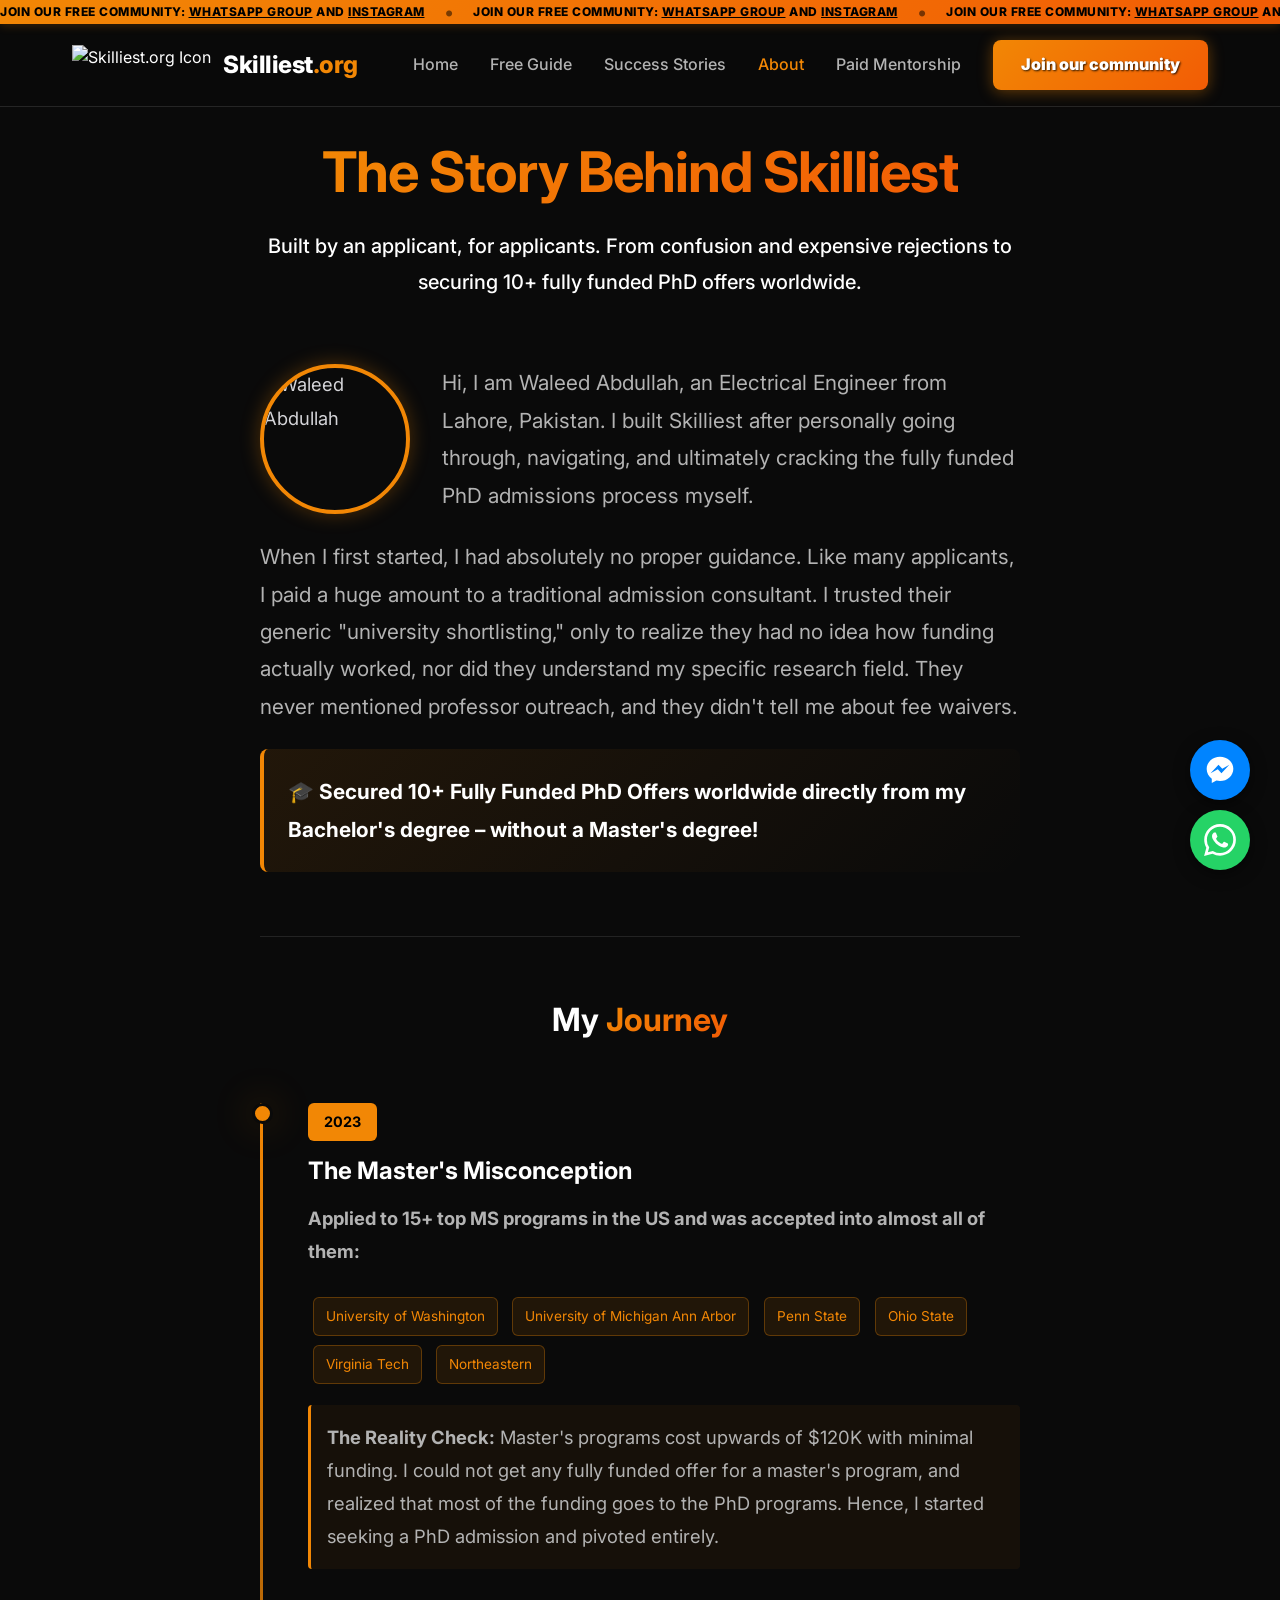
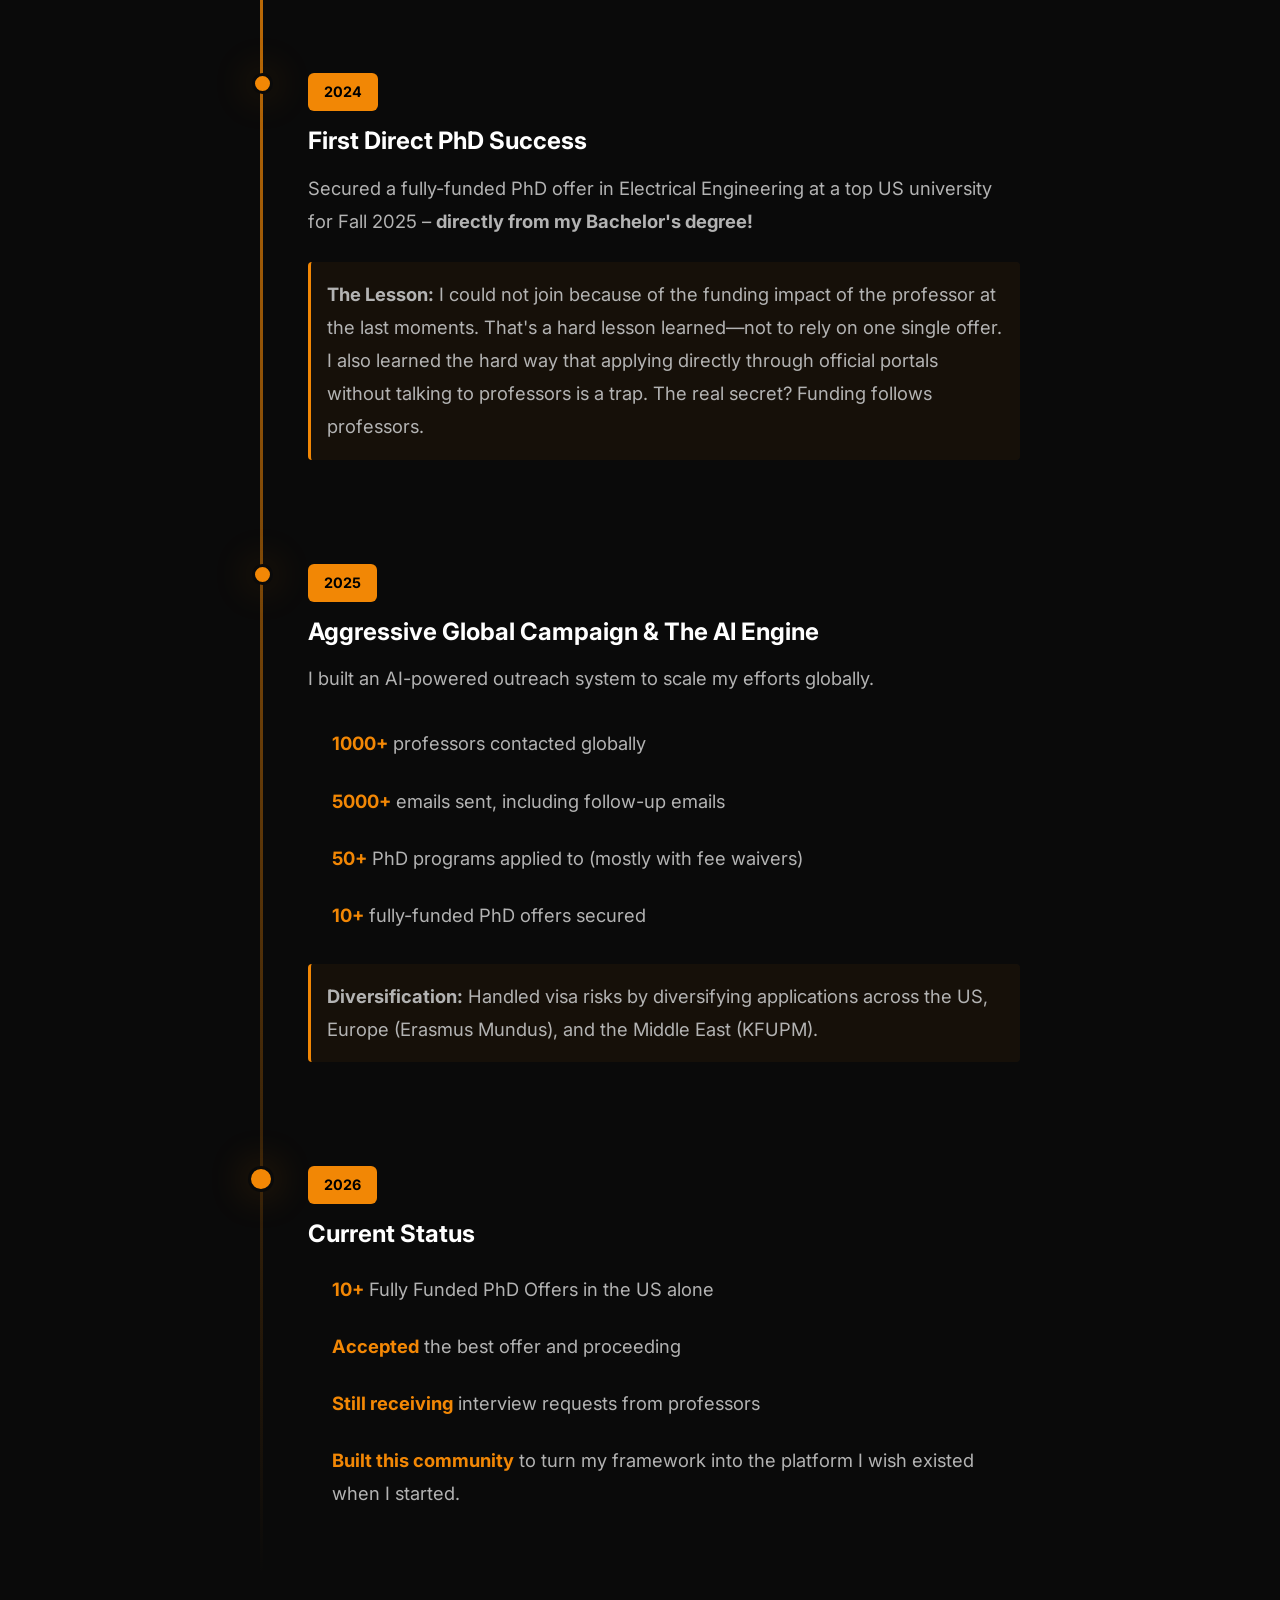
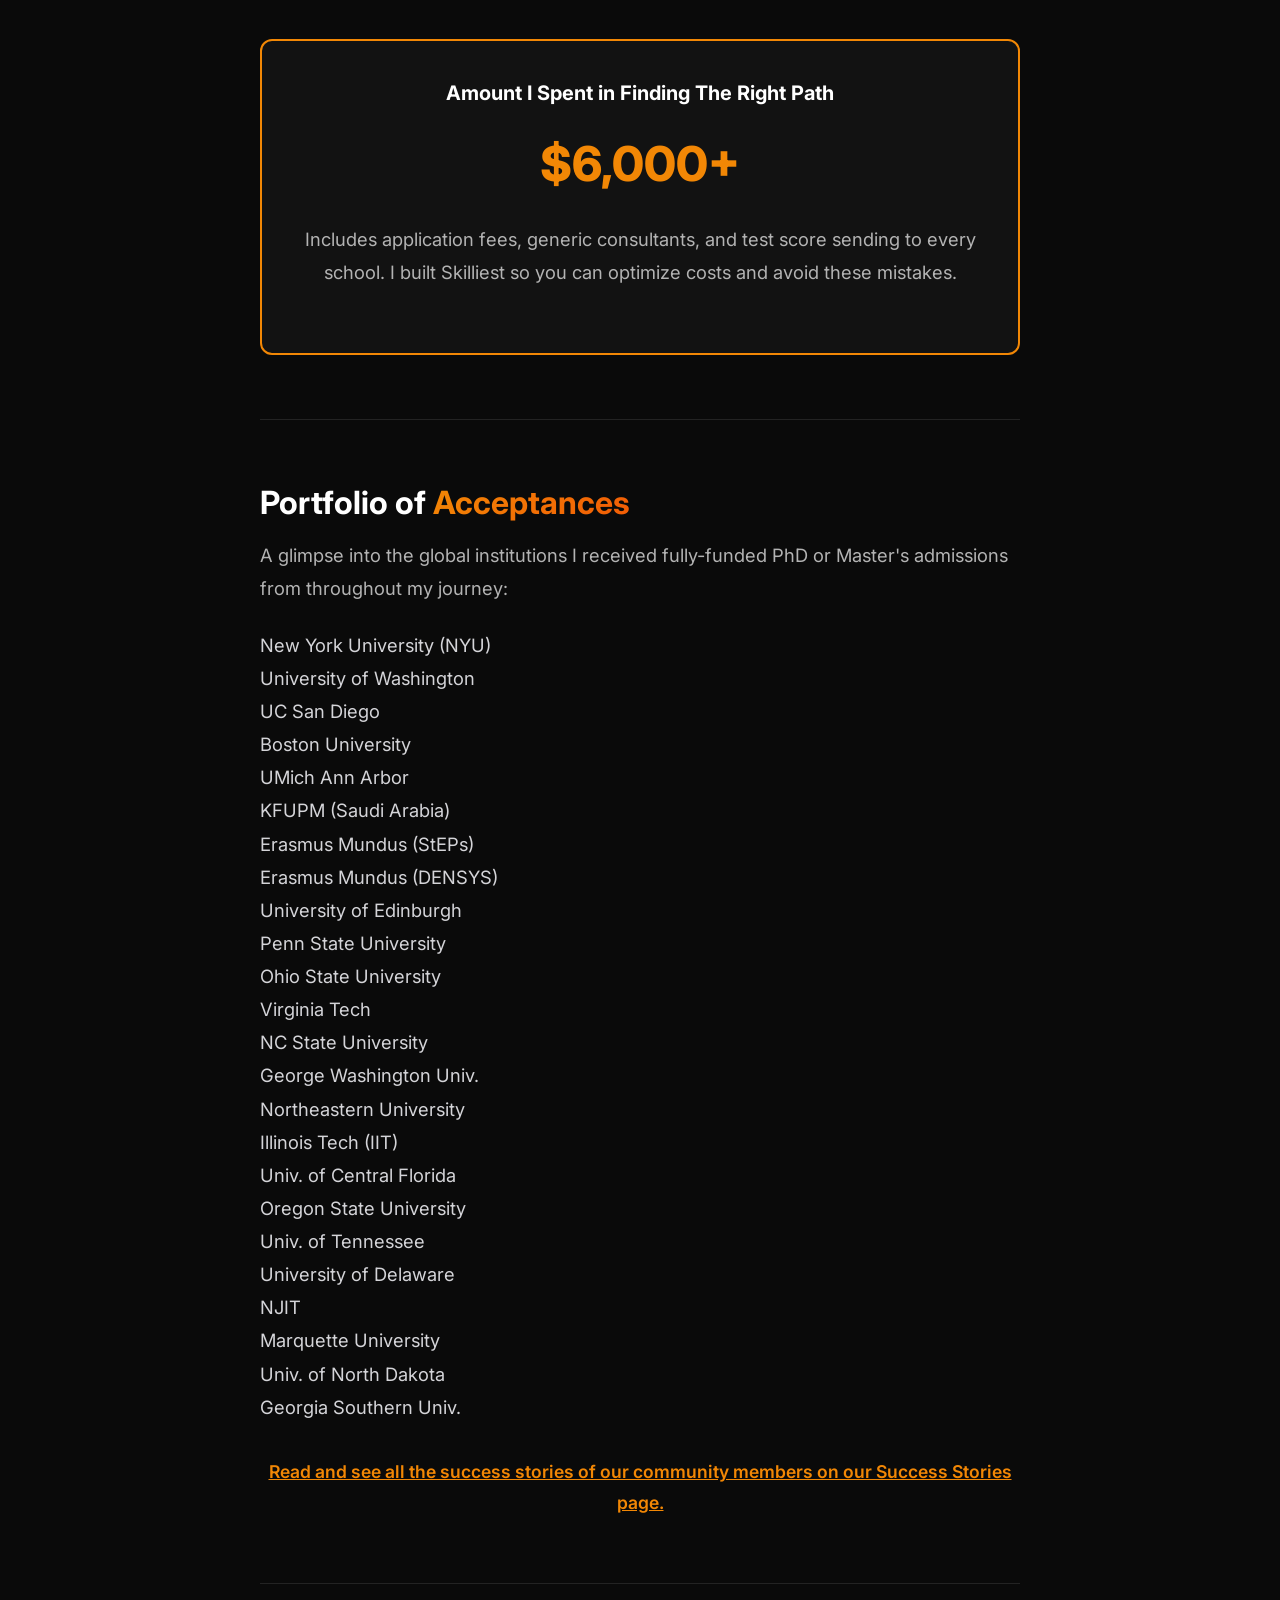
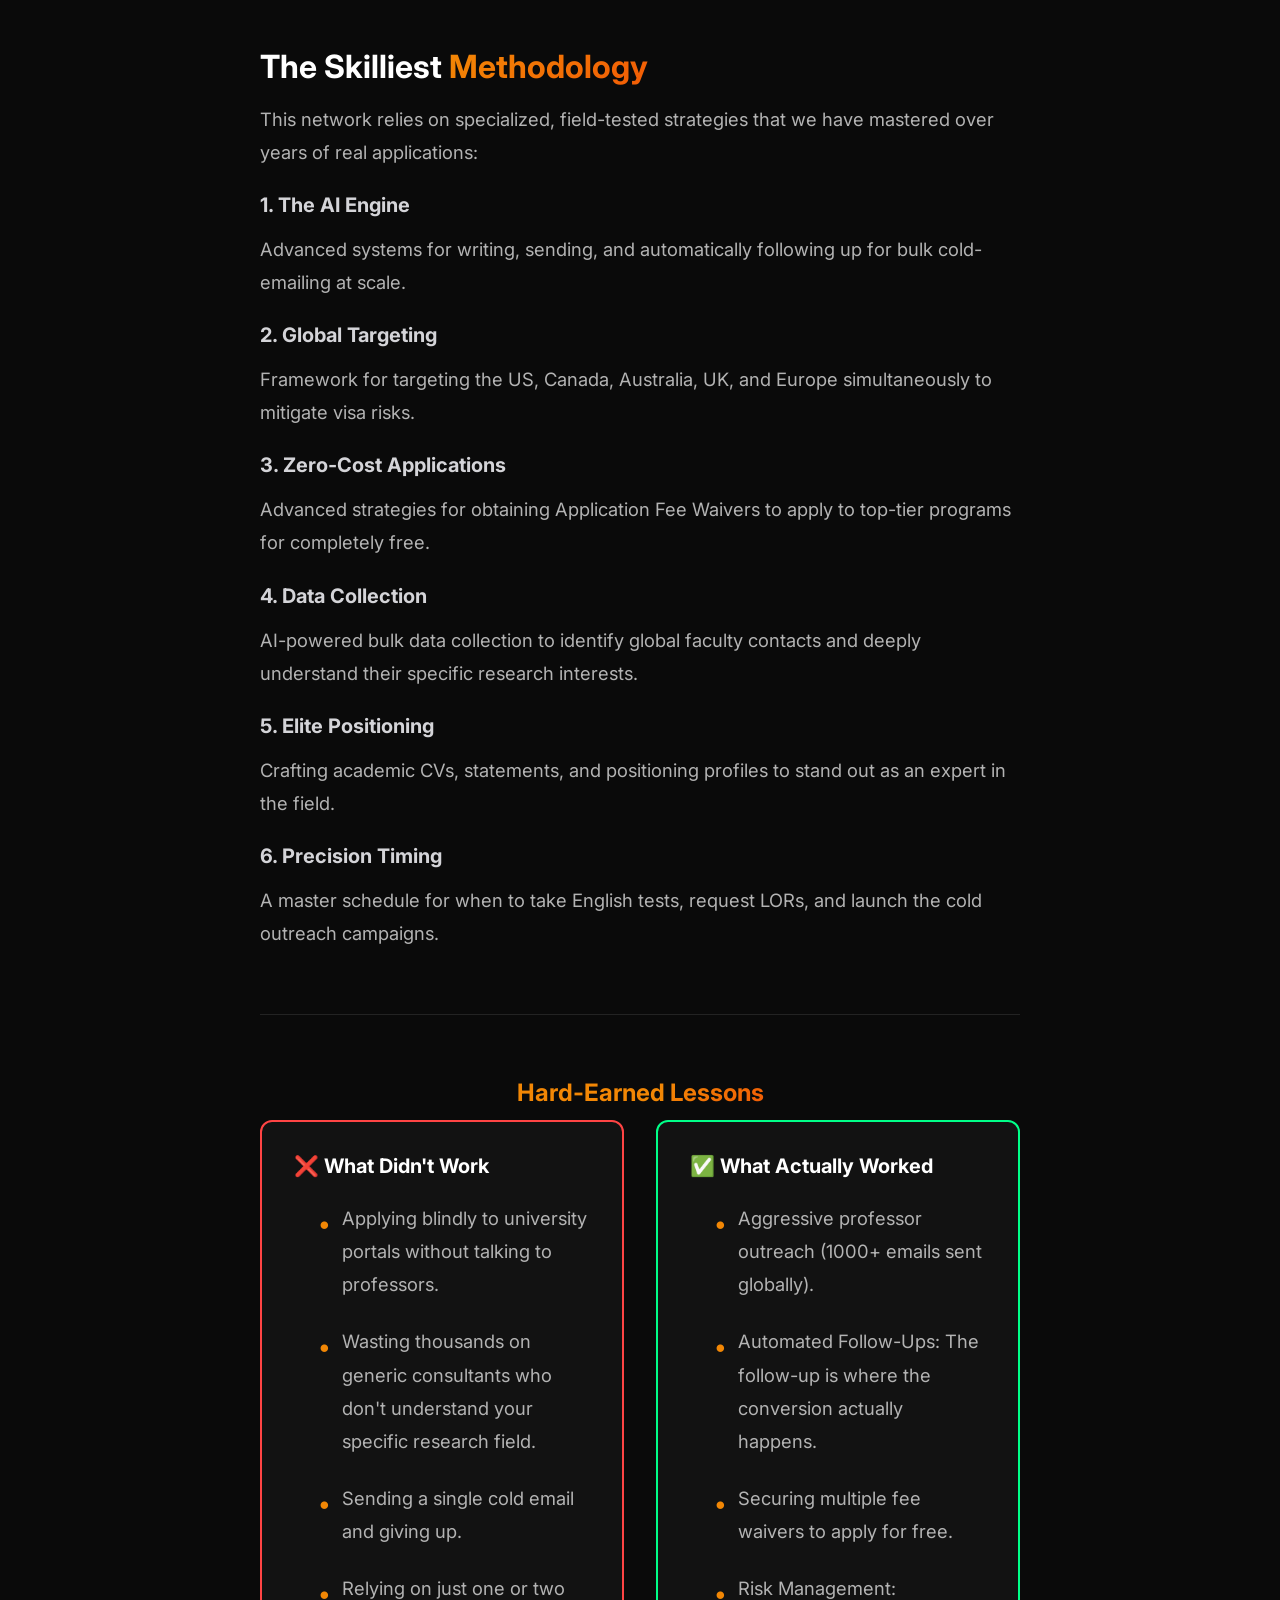
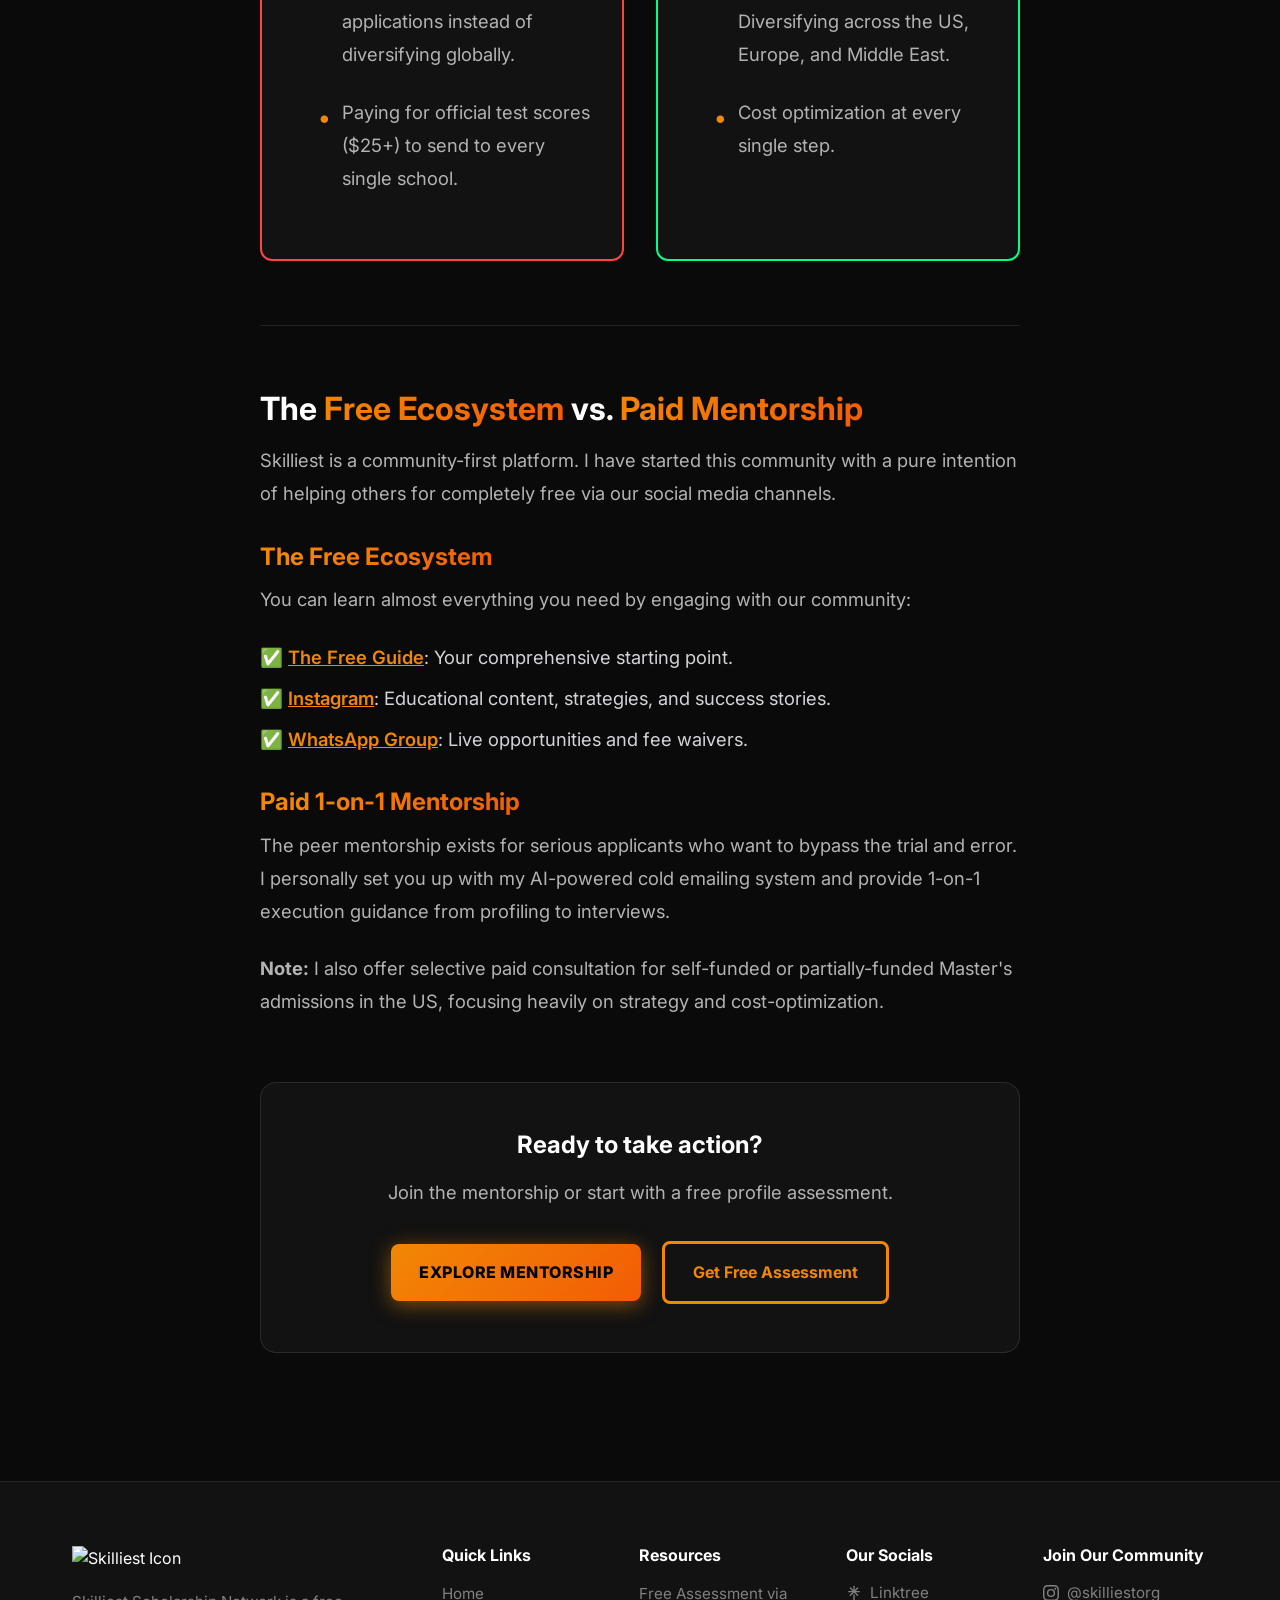
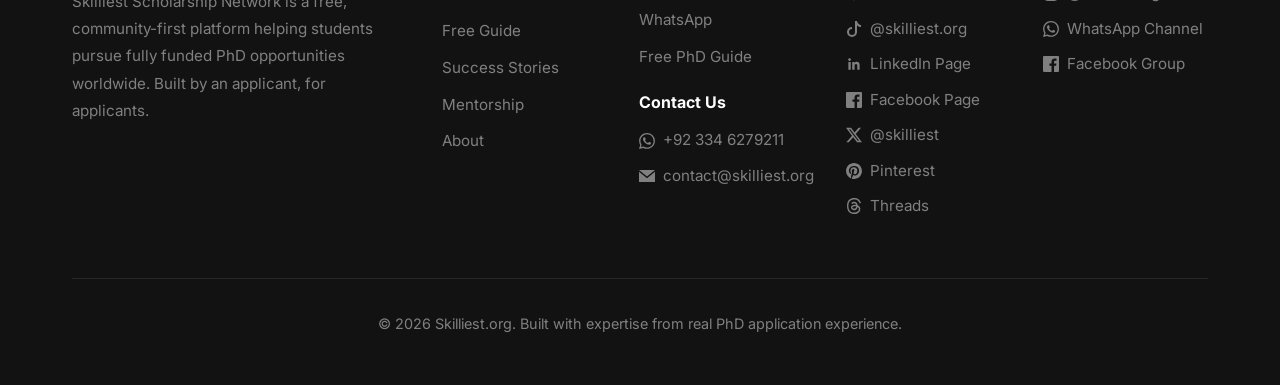
==== commit 964594ea: "Add files via upload" ====
--- a/about.html
+++ b/about.html
@@ -1,55 +1,61 @@
-<!DOCTYPE html>
+﻿<!DOCTYPE html>
 <html lang="en">
+
 <head>
     <meta charset="UTF-8">
     <meta name="viewport" content="width=device-width, initial-scale=1.0">
-    <meta name="description" content="The story behind Skilliest.org - Pakistan's #1 Free Community-First Platform for Fully Funded PhD Admissions.">
+    <meta name="description"
+        content="The story behind Skilliest.org - Pakistan's #1 Free Community-First Platform for Fully Funded PhD Admissions.">
     <title>About Skilliest.org & Waleed Abdullah</title>
-    <link rel="icon" type="image/png" href="https://res.cloudinary.com/dczbqmwzy/image/upload/v1770860254/png-logo-Icon-only-or-favicon-144x144-pixels_n61o7b.png">
+    <link rel="icon" type="image/png"
+        href="https://res.cloudinary.com/dczbqmwzy/image/upload/v1770860254/png-logo-Icon-only-or-favicon-144x144-pixels_n61o7b.png">
     <link rel="stylesheet" href="style.css">
     <link rel="preconnect" href="https://fonts.googleapis.com">
     <link rel="preconnect" href="https://fonts.gstatic.com" crossorigin>
-    <link href="https://fonts.googleapis.com/css2?family=Inter:wght@300;400;500;600;700;800&display=swap" rel="stylesheet">
+    <link href="https://fonts.googleapis.com/css2?family=Inter:wght@300;400;500;600;700;800&display=swap"
+        rel="stylesheet">
 </head>
+
 <body>
 
     <div class="top-ticker">
-    <div class="ticker-track">
-        <div class="ticker-text">
-            <span>Join our Community:&nbsp;</span>
-            <a href="https://chat.whatsapp.com/Lod19LJ96sOCDw7mRQlK85?mode=gi_t" target="_blank">WhatsApp group</a>
-            <span>&nbsp;and&nbsp;</span>
-            <a href="https://instagram.com/skilliestorg" target="_blank">Instagram</a>
-            <span class="separator">•</span>
-        </div>
-        <div class="ticker-text">
-            <span>Join our Community:&nbsp;</span>
-            <a href="https://chat.whatsapp.com/Lod19LJ96sOCDw7mRQlK85?mode=gi_t" target="_blank">WhatsApp group</a>
-            <span>&nbsp;and&nbsp;</span>
-            <a href="https://instagram.com/skilliestorg" target="_blank">Instagram</a>
-            <span class="separator">•</span>
-        </div>
-        <div class="ticker-text">
-            <span>Join our Community:&nbsp;</span>
-            <a href="https://chat.whatsapp.com/Lod19LJ96sOCDw7mRQlK85?mode=gi_t" target="_blank">WhatsApp group</a>
-            <span>&nbsp;and&nbsp;</span>
-            <a href="https://instagram.com/skilliestorg" target="_blank">Instagram</a>
-            <span class="separator">•</span>
-        </div>
-        <div class="ticker-text">
-            <span>Join our Community:&nbsp;</span>
-            <a href="https://chat.whatsapp.com/Lod19LJ96sOCDw7mRQlK85?mode=gi_t" target="_blank">WhatsApp group</a>
-            <span>&nbsp;and&nbsp;</span>
-            <a href="https://instagram.com/skilliestorg" target="_blank">Instagram</a>
-            <span class="separator">•</span>
+        <div class="ticker-track">
+            <div class="ticker-text">
+                <span>Join our free community: <a href="https://chat.whatsapp.com/Lod19LJ96sOCDw7mRQlK85?mode=gi_t"
+                        target="_blank" rel="noopener noreferrer" style="text-decoration: underline;">WhatsApp group</a>
+                    and <a href="https://instagram.com/skilliestorg" target="_blank" rel="noopener noreferrer"
+                        style="text-decoration: underline;">Instagram</a></span>
+                <span class="separator">•</span>
+            </div>
+            <div class="ticker-text">
+                <span>Join our free community: <a href="https://chat.whatsapp.com/Lod19LJ96sOCDw7mRQlK85?mode=gi_t"
+                        target="_blank" rel="noopener noreferrer" style="text-decoration: underline;">WhatsApp group</a>
+                    and <a href="https://instagram.com/skilliestorg" target="_blank" rel="noopener noreferrer"
+                        style="text-decoration: underline;">Instagram</a></span>
+                <span class="separator">•</span>
+            </div>
+            <div class="ticker-text">
+                <span>Join our free community: <a href="https://chat.whatsapp.com/Lod19LJ96sOCDw7mRQlK85?mode=gi_t"
+                        target="_blank" rel="noopener noreferrer" style="text-decoration: underline;">WhatsApp group</a>
+                    and <a href="https://instagram.com/skilliestorg" target="_blank" rel="noopener noreferrer"
+                        style="text-decoration: underline;">Instagram</a></span>
+                <span class="separator">•</span>
+            </div>
+            <div class="ticker-text">
+                <span>Join our free community: <a href="https://chat.whatsapp.com/Lod19LJ96sOCDw7mRQlK85?mode=gi_t"
+                        target="_blank" rel="noopener noreferrer" style="text-decoration: underline;">WhatsApp group</a>
+                    and <a href="https://instagram.com/skilliestorg" target="_blank" rel="noopener noreferrer"
+                        style="text-decoration: underline;">Instagram</a></span>
+                <span class="separator">•</span>
+            </div>
         </div>
     </div>
-</div>
 
     <nav class="navbar">
         <div class="container nav-container">
             <a href="index.html" class="logo-link">
-                <img src="https://res.cloudinary.com/dczbqmwzy/image/upload/v1770860254/png-logo-Icon-only-or-favicon-144x144-pixels_n61o7b.png" alt="Skilliest.org Icon" class="nav-logo-icon">
+                <img src="https://res.cloudinary.com/dczbqmwzy/image/upload/v1770860254/png-logo-Icon-only-or-favicon-144x144-pixels_n61o7b.png"
+                    alt="Skilliest.org Icon" class="nav-logo-icon">
                 <span class="logo-text">Skilliest<span class="logo-highlight">.org</span></span>
             </a>
             <div class="nav-links">
@@ -57,8 +63,8 @@
                 <a href="guide.html">Free Guide</a>
                 <a href="success-stories.html">Success Stories</a>
                 <a href="about.html" style="color: var(--primary-orange);">About</a>
-                <a href="paid-mentorship.html">Paid Mentorship</a>                
-                <a href="index.html#what-is-skilliest" class="btn-nav">Join our community</a>                
+                <a href="mentorship.html">Paid Mentorship</a>
+                <a href="index.html#what-is-skilliest" class="btn-nav">Join our community</a>
             </div>
             <div class="mobile-menu-btn" id="mobileMenuBtn">
                 <span></span>
@@ -73,92 +79,266 @@
         <a href="guide.html">Free Guide</a>
         <a href="success-stories.html">Success Stories</a>
         <a href="about.html" style="color: var(--primary-orange);">About</a>
-        <a href="paid-mentorship.html">Paid Mentorship</a>
-        <a href="index.html#what-is-skilliest" class="btn-primary" style="color: #fff; text-shadow: 1px 1px 2px rgba(0,0,0,0.8);">Join our community</a>
+        <a href="mentorship.html">Paid Mentorship</a>
+        <a href="index.html#what-is-skilliest" class="btn-primary"
+            style="color: #fff; text-shadow: 1px 1px 2px rgba(0,0,0,0.8);">Join our community</a>
     </div>
 
     <main class="blog-layout">
-        <h1><span class="highlight-gradient">The Story Behind Skilliest</span></h1>
-        <p style="font-size: 1.25rem; font-weight: 500; color: #fff; margin-bottom: 3rem;">
-            From confusion and expensive rejections to securing 10+ fully funded PhD offers worldwide.
-        </p>
-
-        <!-- Waleed's Story -->
-        <h2>Starting from <span class="highlight-gradient">Scratch</span></h2>
-        <img src="https://res.cloudinary.com/dczbqmwzy/image/upload/v1770979446/Waleed_DPPP_iycg42.jpg" alt="Waleed Abdullah" class="founder-img-inline">
-        <p>I am Waleed Abdullah, an Electrical Engineer from Lahore, Pakistan. When I first considered studying abroad, I had absolutely no proper guidance. The entire process seemed like an overwhelming, expensive maze.</p>
-        <p>Like many applicants, I thought the only way to succeed was to hire a traditional admission consultant. I paid them, trusted their generic "university shortlisting," and soon realized they had no idea how funding actually worked, nor did they understand the nuances of my specific research field. They didn't tell me about professor outreach or fee waivers.</p>
-        <div class="clear"></div>
-
-        <h3>The Master's <span class="highlight-gradient">Admissions Journey</span></h3>
-        <p>In 2023, I applied to over 15 top MS programs in the US and was accepted into almost all of them (University of Washington, Michigan Ann Arbor, Penn State, Ohio State, etc.). However, I faced a massive roadblock: Master's programs cost upwards of $120K with minimal funding available.</p>
-        <p>I realized that paying for a Master's was not viable for me. I needed full funding, and I discovered that the vast majority of university funding is allocated to PhD students through Research Assistantships (RAs).</p>
-
-        <h3>Discovering the <span class="highlight-gradient">Power of Outreach</span></h3>
-        <p>I pivoted my strategy entirely toward direct PhD admissions right after my Bachelor's degree. I learned the hard way that applying directly through official university portals without talking to professors is a trap. You waste $75–$150 per application, hoping a professor might see your file.</p>
-        <p>The real secret? <strong>Funding follows professors.</strong></p>
-        <p>I began aggressively cold emailing professors worldwide. To scale this, I built an AI-powered outreach system that allowed me to collect thousands of professor contacts, generate highly personalized emails based on their research, and automatically follow up with them.</p>
-
-        <h3>The <span class="highlight-gradient">Results</span></h3>
-        <p>Through this system, I sent over 1000 emails. My approach completely changed my life. I successfully secured:</p>
-        <ul>
-            <li><strong>10+ Fully Funded PhD Offers</strong> in the United States.</li>
-            <li>A Fully Funded PhD Offer at KFUPM in Saudi Arabia.</li>
-            <li>The highly prestigious Erasmus Mundus Scholarship in Europe.</li>
-            <li><strong>All achieved directly with just a Bachelor's degree.</strong></li>
-        </ul>
-
-        <hr style="border: 0; height: 1px; background: rgba(255,255,255,0.1); margin: 3rem 0;">
-
-        <!-- Lessons Learned -->
-        <h2>Lessons <span class="highlight-gradient">Learned</span></h2>
-        <p>The admissions journey taught me critical lessons about what actually works and why most students fail.</p>
-        
-        <h3>❌ Why Most Students <span class="highlight-gradient">Fail</span></h3>
-        <ul>
-            <li>Applying blindly to university portals without verifying if professors have funding or capacity.</li>
-            <li>Wasting thousands of dollars on generic consultants, application fees, and unnecessary test scores.</li>
-            <li>Sending a single cold email and giving up when they don't get a reply.</li>
-            <li>Relying on just one or two applications instead of diversifying globally.</li>
-        </ul>
-
-        <h3>✅ What Actually <span class="highlight-gradient">Works</span></h3>
-        <ul>
-            <li><strong>Consistent Outreach:</strong> Cold emailing is the best first step. It costs nothing and unlocks hidden funding opportunities.</li>
-            <li><strong>Automated Follow-Ups:</strong> Professors are busy. The follow-up is where the conversion actually happens.</li>
-            <li><strong>Risk Management:</strong> Diversifying applications across the US, Europe, and elsewhere to manage visa uncertainties.</li>
-            <li><strong>Applying for Free:</strong> Leveraging application fee waivers to apply to 30+ programs without breaking the bank.</li>
-        </ul>
-
-        <hr style="border: 0; height: 1px; background: rgba(255,255,255,0.1); margin: 3rem 0;">
-
-        <!-- Why Skilliest Exists -->
-        <h2>Why <span class="highlight-gradient">Skilliest</span> Exists</h2>
-        <p>I spent over $6,000 during my journey on test attempts, application fees, and bad advice. Most of this could have been optimized or avoided entirely with the right guidance.</p>
-        <p>I built the Skilliest Scholarship Network to be the exact platform I wish existed when I started. Our mission is to help students avoid years of confusion, save their hard-earned money, and focus their energy on highly optimized, proven techniques.</p>
-        
-        <hr style="border: 0; height: 1px; background: rgba(255,255,255,0.1); margin: 3rem 0;">
-
-        <!-- Free vs Mentorship -->
-        <h2>The <span class="highlight-gradient">Free Ecosystem</span> vs. <span class="highlight-gradient">Paid Mentorship</span></h2>
-        <p>Skilliest is a community-first platform. <strong>Most of our help is completely free.</strong></p>
-        
-        <h3>The <span class="highlight-gradient">Free Ecosystem</span></h3>
-        <p>We provide immense value through our public channels. You can learn everything you need to know by engaging with our community:</p>
-        <ul>
-            <li><a href="guide.html" class="bullet-link">The Free Guide</a>: Your comprehensive starting point.</li>
-            <li><a href="https://instagram.com/skilliestorg" target="_blank" class="bullet-link">Instagram</a>: Educational content and strategies.</li>
-            <li><a href="https://chat.whatsapp.com/Lod19LJ96sOCDw7mRQlK85?mode=gi_t" target="_blank" class="bullet-link">WhatsApp Group</a>: Live opportunities and fee waivers.</li>
-            <li><a href="https://facebook.com/groups/783485150915176" target="_blank" class="bullet-link">Facebook Group</a>: Peer support and Q&A.</li>
-        </ul>
-
-        <h3>Paid <span class="highlight-gradient">1-on-1 Mentorship</span></h3>
-        <p>The mentorship program exists for a very limited number of serious applicants who want close, 1-on-1 guidance and implementation support.</p>
-        <p>This is not a traditional consultancy. It is an execution bootcamp where I set you up with my proprietary AI-powered cold emailing and automated follow-up system. You do the work, and I guide your strategy every step of the way—from profiling to interviews.</p>
-        
+        <div style="text-align: center; margin-bottom: 4rem;">
+            <h1><span class="highlight-gradient">The Story Behind Skilliest</span></h1>
+            <p style="font-size: 1.25rem; font-weight: 500; color: #fff; max-width: 800px; margin: 0 auto;">
+                Built by an applicant, for applicants. From confusion and expensive rejections to securing 10+ fully
+                funded PhD offers worldwide.
+            </p>
+        </div>
+
+        <div class="founder-intro" style="display: block;">
+            <div style="text-align: left; max-width: 1000px; margin: 0 auto;">
+                <img src="https://res.cloudinary.com/dczbqmwzy/image/upload/v1770979446/Waleed_DPPP_iycg42.jpg"
+                    alt="Waleed Abdullah"
+                    style="float: left; width: 150px; height: 150px; border-radius: 50%; object-fit: cover; border: 4px solid var(--primary-orange); margin-right: 2rem; margin-bottom: 1rem; box-shadow: 0 0 20px rgba(242, 135, 5, 0.3);">
+                <p class="lead-text" style="margin-top: 0;">
+                    Hi, I am Waleed Abdullah, an Electrical Engineer from Lahore, Pakistan. I built Skilliest after
+                    personally going through, navigating, and ultimately cracking the fully funded PhD admissions
+                    process myself.
+                </p>
+                <div style="clear: both;"></div>
+                <p class="lead-text">
+                    When I first started, I had absolutely no proper guidance. Like many applicants, I paid a huge
+                    amount to a traditional admission consultant. I trusted their generic "university shortlisting,"
+                    only to realize they had no idea how funding actually worked, nor did they understand my specific
+                    research field. They never mentioned professor outreach, and they didn't tell me about fee waivers.
+                </p>
+                <p class="lead-text highlight-box">
+                    <strong>🎓 Secured 10+ Fully Funded PhD Offers worldwide directly from my Bachelor's degree –
+                        without a Master's degree!</strong>
+                </p>
+            </div>
+        </div>
+
+        <hr style="border: 0; height: 1px; background: rgba(255,255,255,0.1); margin: 4rem 0;">
+
+        <div class="founder-journey">
+            <h2 style="text-align: center; margin-bottom: 3rem;">My <span class="highlight-gradient">Journey</span></h2>
+            <div class="timeline">
+                <div class="timeline-item">
+                    <div class="timeline-year">2023</div>
+                    <div class="timeline-content">
+                        <h4>The Master's Misconception</h4>
+                        <p><strong>Applied to 15+ top MS programs in the US and was accepted into almost all of
+                                them:</strong></p>
+                        <div style="margin: 1rem 0;">
+                            <span class="achievement-badge">University of Washington</span>
+                            <span class="achievement-badge">University of Michigan Ann Arbor</span>
+                            <span class="achievement-badge">Penn State</span>
+                            <span class="achievement-badge">Ohio State</span>
+                            <span class="achievement-badge">Virginia Tech</span>
+                            <span class="achievement-badge">Northeastern</span>
+                        </div>
+                        <p class="timeline-insight"><strong>The Reality Check:</strong> Master's programs cost upwards
+                            of $120K with minimal funding. I could not get any fully funded offer for a master's
+                            program, and realized that most of the funding goes to the PhD programs. Hence, I started
+                            seeking a PhD admission and pivoted entirely.</p>
+                    </div>
+                </div>
+
+                <div class="timeline-item">
+                    <div class="timeline-year">2024</div>
+                    <div class="timeline-content">
+                        <h4>First Direct PhD Success</h4>
+                        <p>Secured a fully-funded PhD offer in Electrical Engineering at a top US university for Fall
+                            2025 – <strong>directly from my Bachelor's degree!</strong></p>
+                        <p class="timeline-insight"><strong>The Lesson:</strong> I could not join because of the funding
+                            impact of the professor at the last moments. That's a hard lesson learned—not to rely on one
+                            single offer. I also learned the hard way that applying directly through official portals
+                            without talking to professors is a trap. The real secret? Funding follows professors.</p>
+                    </div>
+                </div>
+
+                <div class="timeline-item">
+                    <div class="timeline-year">2025</div>
+                    <div class="timeline-content">
+                        <h4>Aggressive Global Campaign & The AI Engine</h4>
+                        <p>I built an AI-powered outreach system to scale my efforts globally.</p>
+                        <ul class="stats-list">
+                            <li><strong>1000+</strong> professors contacted globally</li>
+                            <li><strong>5000+</strong> emails sent, including follow-up emails</li>
+                            <li><strong>50+</strong> PhD programs applied to (mostly with fee waivers)</li>
+                            <li><strong>10+</strong> fully-funded PhD offers secured</li>
+                        </ul>
+                        <p class="timeline-insight"><strong>Diversification:</strong> Handled visa risks by diversifying
+                            applications across the US, Europe (Erasmus Mundus), and the Middle East (KFUPM).</p>
+                    </div>
+                </div>
+
+                <div class="timeline-item current">
+                    <div class="timeline-year">2026</div>
+                    <div class="timeline-content">
+                        <h4>Current Status</h4>
+                        <ul class="stats-list">
+                            <li><strong>10+</strong> Fully Funded PhD Offers in the US alone</li>
+                            <li><strong>Accepted</strong> the best offer and proceeding</li>
+                            <li><strong>Still receiving</strong> interview requests from professors</li>
+                            <li><strong>Built this community</strong> to turn my framework into the platform I wish
+                                existed
+                                when I started.</li>
+                        </ul>
+                    </div>
+                </div>
+            </div>
+
+            <div class="founder-investment">
+                <div class="investment-box">
+                    <h4>Amount I Spent in Finding The Right Path</h4>
+                    <div class="investment-amount">$6,000+</div>
+                    <p>Includes application fees, generic consultants, and test score sending to every school. I built
+                        Skilliest so you can optimize costs and avoid these mistakes.</p>
+                </div>
+            </div>
+        </div>
+
+        <hr style="border: 0; height: 1px; background: rgba(255,255,255,0.1); margin: 4rem 0;">
+
+        <h2>Portfolio of <span class="highlight-gradient">Acceptances</span></h2>
+        <p>A glimpse into the global institutions I received fully-funded PhD or Master's admissions from throughout my
+            journey:</p>
+        <div class="acceptances-grid">
+            <div class="acceptance-item">New York University (NYU)</div>
+            <div class="acceptance-item">University of Washington</div>
+            <div class="acceptance-item">UC San Diego</div>
+            <div class="acceptance-item">Boston University</div>
+            <div class="acceptance-item">UMich Ann Arbor</div>
+            <div class="acceptance-item">KFUPM (Saudi Arabia)</div>
+            <div class="acceptance-item">Erasmus Mundus (StEPs)</div>
+            <div class="acceptance-item">Erasmus Mundus (DENSYS)</div>
+            <div class="acceptance-item">University of Edinburgh</div>
+            <div class="acceptance-item">Penn State University</div>
+            <div class="acceptance-item">Ohio State University</div>
+            <div class="acceptance-item">Virginia Tech</div>
+            <div class="acceptance-item">NC State University</div>
+            <div class="acceptance-item">George Washington Univ.</div>
+            <div class="acceptance-item">Northeastern University</div>
+            <div class="acceptance-item">Illinois Tech (IIT)</div>
+            <div class="acceptance-item">Univ. of Central Florida</div>
+            <div class="acceptance-item">Oregon State University</div>
+            <div class="acceptance-item">Univ. of Tennessee</div>
+            <div class="acceptance-item">University of Delaware</div>
+            <div class="acceptance-item">NJIT</div>
+            <div class="acceptance-item">Marquette University</div>
+            <div class="acceptance-item">Univ. of North Dakota</div>
+            <div class="acceptance-item">Georgia Southern Univ.</div>
+        </div>
+        <p style="margin-top: 2rem; font-size: 1.1rem; text-align: center;"><a href="success-stories.html" style="color: var(--primary-orange); text-decoration: underline; font-weight: 600;">Read and see all the success stories of our community members on our Success Stories page.</a></p>
+
+        <hr style="border: 0; height: 1px; background: rgba(255,255,255,0.1); margin: 4rem 0;">
+
+        <h2>The Skilliest <span class="highlight-gradient">Methodology</span></h2>
+        <p>This network relies on specialized, field-tested strategies that we have mastered over years of real
+            applications:</p>
+
+        <div class="methodology-grid">
+            <div class="method-card">
+                <h4>1. The AI Engine</h4>
+                <p>Advanced systems for writing, sending, and automatically following up for bulk cold-emailing at
+                    scale.</p>
+            </div>
+            <div class="method-card">
+                <h4>2. Global Targeting</h4>
+                <p>Framework for targeting the US, Canada, Australia, UK, and Europe simultaneously to mitigate visa
+                    risks.</p>
+            </div>
+            <div class="method-card">
+                <h4>3. Zero-Cost Applications</h4>
+                <p>Advanced strategies for obtaining Application Fee Waivers to apply to top-tier programs for
+                    completely free.</p>
+            </div>
+            <div class="method-card">
+                <h4>4. Data Collection</h4>
+                <p>AI-powered bulk data collection to identify global faculty contacts and deeply understand their
+                    specific research interests.</p>
+            </div>
+            <div class="method-card">
+                <h4>5. Elite Positioning</h4>
+                <p>Crafting academic CVs, statements, and positioning profiles to stand out as an expert in the field.
+                </p>
+            </div>
+            <div class="method-card">
+                <h4>6. Precision Timing</h4>
+                <p>A master schedule for when to take English tests, request LORs, and launch the cold outreach
+                    campaigns.</p>
+            </div>
+        </div>
+
+        <hr style="border: 0; height: 1px; background: rgba(255,255,255,0.1); margin: 4rem 0;">
+
+        <div class="founder-lessons">
+            <h3>Hard-Earned <span class="highlight-gradient">Lessons</span></h3>
+            <div class="lesson-grid">
+                <div class="lesson-card">
+                    <h4>❌ What Didn't Work</h4>
+                    <ul>
+                        <li>Applying blindly to university portals without talking to professors.</li>
+                        <li>Wasting thousands on generic consultants who don't understand your specific research field.
+                        </li>
+                        <li>Sending a single cold email and giving up.</li>
+                        <li>Relying on just one or two applications instead of diversifying globally.</li>
+                        <li>Paying for official test scores ($25+) to send to every single school.</li>
+                    </ul>
+                </div>
+                <div class="lesson-card success">
+                    <h4>✅ What Actually Worked</h4>
+                    <ul>
+                        <li>Aggressive professor outreach (1000+ emails sent globally).</li>
+                        <li>Automated Follow-Ups: The follow-up is where the conversion actually happens.</li>
+                        <li>Securing multiple fee waivers to apply for free.</li>
+                        <li>Risk Management: Diversifying across the US, Europe, and Middle East.</li>
+                        <li>Cost optimization at every single step.</li>
+                    </ul>
+                </div>
+            </div>
+        </div>
+
+        <hr style="border: 0; height: 1px; background: rgba(255,255,255,0.1); margin: 4rem 0;">
+
+        <h2>The <span class="highlight-gradient">Free Ecosystem</span> vs. <span class="highlight-gradient">Paid
+                Mentorship</span></h2>
+        <p>Skilliest is a community-first platform. I have started this community with a pure intention of helping
+            others for completely free via our social media channels.</p>
+
         <div style="margin-top: 2rem;">
-            <a href="paid-mentorship.html" class="btn-primary" style="margin-right: 1rem;">Explore the Mentorship</a>
-            <a href="https://api.whatsapp.com/send/?phone=923346279211" target="_blank" class="btn-secondary">Get a Free Profile Evaluation</a>
+            <h3>The <span class="highlight-gradient">Free Ecosystem</span></h3>
+            <p>You can learn almost everything you need by engaging with our community:</p>
+            <ul style="list-style: none; margin-bottom: 2rem; padding-left: 0;">
+                <li style="margin-bottom: 0.5rem;">✅ <a href="guide.html" class="bullet-link">The Free Guide</a>: Your
+                    comprehensive starting point.</li>
+                <li style="margin-bottom: 0.5rem;">✅ <a href="https://instagram.com/skilliestorg" target="_blank"
+                        class="bullet-link">Instagram</a>: Educational content, strategies, and success stories.</li>
+                <li style="margin-bottom: 0.5rem;">✅ <a
+                        href="https://chat.whatsapp.com/Lod19LJ96sOCDw7mRQlK85?mode=gi_t" target="_blank"
+                        class="bullet-link">WhatsApp Group</a>: Live opportunities and fee waivers.</li>
+            </ul>
+            
+
+            <h3>Paid <span class="highlight-gradient">1-on-1 Mentorship</span></h3>
+            <p>The peer mentorship exists for serious applicants who want to bypass the trial and error. I personally
+                set you up with my AI-powered cold emailing system and provide 1-on-1 execution guidance from profiling
+                to interviews.</p>
+            <p><strong>Note:</strong> I also offer selective paid consultation for self-funded or partially-funded
+                Master's admissions in the US, focusing heavily on strategy and cost-optimization.</p>
+        </div>
+
+        <div class="blog-cta-box"
+            style="text-align: center; margin-top: 4rem; padding: 3rem; background: var(--bg-card); border-radius: 16px; border: 1px solid rgba(255,255,255,0.1);">
+            <h3 style="margin-bottom: 1rem;">Ready to take action?</h3>
+            <p style="margin-bottom: 2rem; color: var(--text-secondary);">Join the mentorship or start with a free
+                profile assessment.</p>
+            <div>
+                <a href="mentorship.html" class="btn-primary" style="margin-right: 1rem; padding: 14px 28px;">Explore
+                    Mentorship</a>
+                <a href="https://api.whatsapp.com/send/?phone=923346279211" target="_blank" class="btn-secondary"
+                    style="padding: 14px 28px;">Get Free Assessment</a>
+            </div>
         </div>
     </main>
 
@@ -166,8 +346,10 @@
         <div class="container">
             <div class="footer-content">
                 <div class="footer-brand">
-                    <img src="https://res.cloudinary.com/dczbqmwzy/image/upload/v1770860256/PNG-logo-icon-only-8000x8000_pixels_qpnney.png" alt="Skilliest Icon" class="footer-logo-icon">
-                    <p>Skilliest Scholarship Network is a free, community-first platform helping students pursue fully funded PhD opportunities worldwide. Built by an applicant, for applicants.</p>
+                    <img src="https://res.cloudinary.com/dczbqmwzy/image/upload/v1770860256/PNG-logo-icon-only-8000x8000_pixels_qpnney.png"
+                        alt="Skilliest Icon" class="footer-logo-icon">
+                    <p>Skilliest Scholarship Network is a free, community-first platform helping students pursue fully
+                        funded PhD opportunities worldwide. Built by an applicant, for applicants.</p>
                 </div>
                 <div class="footer-links">
                     <div class="footer-column">
@@ -176,42 +358,97 @@
                             <li><a href="index.html">Home</a></li>
                             <li><a href="guide.html">Free Guide</a></li>
                             <li><a href="success-stories.html">Success Stories</a></li>
-                            <li><a href="paid-mentorship.html">Mentorship</a></li>
+                            <li><a href="mentorship.html">Mentorship</a></li>
                             <li><a href="about.html">About</a></li>
                         </ul>
                     </div>
                     <div class="footer-column">
                         <h4>Resources</h4>
                         <ul>
-                            <li><a href="https://api.whatsapp.com/send/?phone=923346279211" target="_blank">Free Assessment via WhatsApp</a></li>
+                            <li><a href="https://api.whatsapp.com/send/?phone=923346279211" target="_blank">Free
+                                    Assessment via WhatsApp</a></li>
                             <li><a href="guide.html">Free PhD Guide</a></li>
                         </ul>
-                        
+
                         <h4 id="contact" style="margin-top: 1.5rem;">Contact Us</h4>
                         <ul class="social-text-links">
-                            <li><a href="https://api.whatsapp.com/send/?phone=923346279211" target="_blank"><svg viewBox="0 0 24 24" width="16" height="16" fill="currentColor"><path d="M17.472 14.382c-.297-.149-1.758-.867-2.03-.967-.273-.099-.471-.148-.67.15-.197.297-.767.966-.94 1.164-.173.199-.347.223-.644.075-.297-.15-1.255-.463-2.39-1.475-.883-.788-1.48-1.761-1.653-2.059-.173-.297-.018-.458.13-.606.134-.133.298-.347.446-.52.149-.174.198-.298.298-.497.099-.198.05-.371-.025-.52-.075-.149-.669-1.612-.916-2.207-.242-.579-.487-.5-.669-.51-.173-.008-.371-.01-.57-.01-.198 0-.52.074-.792.372-.272.297-1.04 1.016-1.04 2.479 0 1.462 1.065 2.875 1.213 3.074.149.198 2.096 3.2 5.077 4.487.709.306 1.262.489 1.694.625.712.227 1.36.195 1.871.118.571-.085 1.758-.719 2.006-1.413.248-.694.248-1.289.173-1.413-.074-.124-.272-.198-.57-.347m-5.421 7.403h-.004a9.87 9.87 0 01-5.031-1.378l-.361-.214-3.741.982.998-3.648-.235-.374a9.86 9.86 0 01-1.51-5.26c.001-5.45 4.436-9.884 9.888-9.884 2.64 0 5.122 1.03 6.988 2.898a9.825 9.825 0 012.893 6.994c-.003 5.45-4.437 9.884-9.885 9.884m8.413-18.297A11.815 11.815 0 0012.05 0C5.495 0 .16 5.335.157 11.892c0 2.096.547 4.142 1.588 5.945L.057 24l6.305-1.654a11.882 11.882 0 005.683 1.448h.005c6.554 0 11.89-5.335 11.893-11.893a11.821 11.821 0 00-3.48-8.413Z"/></svg>+92 334 6279211</a></li>
-                            <li><a href="mailto:contact@skilliest.org"><svg viewBox="0 0 24 24" width="16" height="16" fill="currentColor"><path d="M12 12.713l-11.985-9.713h23.97l-11.985 9.713zm0 2.574l-12-9.725v15.438h24v-15.438l-12 9.725z"/></svg> contact@skilliest.org</a></li>
+                            <li><a href="https://api.whatsapp.com/send/?phone=923346279211" target="_blank"><svg
+                                        viewBox="0 0 24 24" width="16" height="16" fill="currentColor">
+                                        <path
+                                            d="M17.472 14.382c-.297-.149-1.758-.867-2.03-.967-.273-.099-.471-.148-.67.15-.197.297-.767.966-.94 1.164-.173.199-.347.223-.644.075-.297-.15-1.255-.463-2.39-1.475-.883-.788-1.48-1.761-1.653-2.059-.173-.297-.018-.458.13-.606.134-.133.298-.347.446-.52.149-.174.198-.298.298-.497.099-.198.05-.371-.025-.52-.075-.149-.669-1.612-.916-2.207-.242-.579-.487-.5-.669-.51-.173-.008-.371-.01-.57-.01-.198 0-.52.074-.792.372-.272.297-1.04 1.016-1.04 2.479 0 1.462 1.065 2.875 1.213 3.074.149.198 2.096 3.2 5.077 4.487.709.306 1.262.489 1.694.625.712.227 1.36.195 1.871.118.571-.085 1.758-.719 2.006-1.413.248-.694.248-1.289.173-1.413-.074-.124-.272-.198-.57-.347m-5.421 7.403h-.004a9.87 9.87 0 01-5.031-1.378l-.361-.214-3.741.982.998-3.648-.235-.374a9.86 9.86 0 01-1.51-5.26c.001-5.45 4.436-9.884 9.888-9.884 2.64 0 5.122 1.03 6.988 2.898a9.825 9.825 0 012.893 6.994c-.003 5.45-4.437 9.884-9.885 9.884m8.413-18.297A11.815 11.815 0 0012.05 0C5.495 0 .16 5.335.157 11.892c0 2.096.547 4.142 1.588 5.945L.057 24l6.305-1.654a11.882 11.882 0 005.683 1.448h.005c6.554 0 11.89-5.335 11.893-11.893a11.821 11.821 0 00-3.48-8.413Z" />
+                                    </svg>+92 334 6279211</a></li>
+                            <li><a href="mailto:contact@skilliest.org"><svg viewBox="0 0 24 24" width="16" height="16"
+                                        fill="currentColor">
+                                        <path
+                                            d="M12 12.713l-11.985-9.713h23.97l-11.985 9.713zm0 2.574l-12-9.725v15.438h24v-15.438l-12 9.725z" />
+                                    </svg> contact@skilliest.org</a></li>
                         </ul>
                     </div>
                     <div class="footer-column">
                         <h4>Our Socials</h4>
                         <ul class="social-text-links">
-                            <li><a href="https://linktr.ee/skilliest" target="_blank"><svg xmlns="http://www.w3.org/2000/svg" width="16" height="16" viewBox="0 0 24 24" fill="none" stroke="currentColor" stroke-width="2" stroke-linecap="round" stroke-linejoin="round"><path d="M4 10h16" /><path d="M6.5 4.5l11 11" /><path d="M6.5 15.5l11 -11" /><path d="M12 10v-8" /><path d="M12 15v7" /></svg> Linktree</a></li>
-                            <li><a href="https://tiktok.com/@skilliest.org" target="_blank"><svg xmlns="http://www.w3.org/2000/svg" viewBox="0 0 16 16" width="16" height="16" fill="currentColor"><path d="M9 0h1.98c.144.715.54 1.617 1.235 2.512C12.895 3.389 13.797 4 15 4v2c-1.753 0-3.07-.814-4-1.829V11a5 5 0 1 1-5-5v2a3 3 0 1 0 3 3z"/></svg> @skilliest.org</a></li>
-                            <li><a href="https://linkedin.com/company/skilliest-ai" target="_blank"><svg viewBox="0 0 24 24" width="16" height="16" fill="currentColor"><path d="M20.447 20.452h-3.554v-5.569c0-1.328-.027-3.037-1.852-3.037-1.853 0-2.136 1.445-2.136 2.939v5.667H9.351V9h3.414v1.561h.046c.477-.9 1.637-1.85 3.37-1.85 3.601 0 4.267 2.37 4.267 5.455v6.286zM5.337 7.433c-1.144 0-2.063-.926-2.063-2.065 0-1.138.92-2.063 2.063-2.063 1.14 0 2.064.925 2.064 2.063 0 1.139-.925 2.065-2.064 2.065zm1.782 13.019H3.555V9h3.564v11.452zM22.225 0H1.771C.792 0 .774 0 1.729v20.542C0 23.227.792 24 1.771 24h20.451C23.2 24 24 23.227 24 22.271V1.729C24 .774 23.2 0 22.222 0h.003z"/></svg> LinkedIn Page</a></li>
-                            <li><a href="https://www.facebook.com/skilliest.org" target="_blank"><svg viewBox="0 0 24 24" width="16" height="16" fill="currentColor"><path d="M22.675 0h-21.35C.597 0 0 .597 0 1.325v21.351C0 23.403.597 24 1.325 24H12.82v-9.294H9.692v-3.622h3.128V8.413c0-3.1 1.893-4.788 4.659-4.788 1.325 0 2.463.099 2.795.143v3.24l-1.918.001c-1.504 0-1.795.715-1.795 1.763v2.313h3.587l-.467 3.622h-3.12V24h6.116c.73 0 1.323-.597 1.323-1.324V1.325C24 .597 23.403 0 22.675 0z"/></svg> Facebook Page</a></li>
-                            <li><a href="https://x.com/skilliest" target="_blank"><svg viewBox="0 0 24 24" width="16" height="16" fill="currentColor"><path d="M18.901 1.153h3.68l-8.04 9.19L24 22.846h-7.406l-5.8-7.584-6.638 7.584H.474l8.6-9.83L0 1.154h7.594l5.243 6.932ZM17.61 20.644h2.039L6.486 3.24H4.298Z"/></svg> @skilliest</a></li>
-                            <li><a href="https://www.pinterest.com/skilliest/" target="_blank"><svg viewBox="0 0 24 24" width="16" height="16" fill="currentColor"><path d="M12.017 0C5.396 0 .029 5.367.029 11.987c0 5.079 3.158 9.417 7.618 11.162-.105-.949-.199-2.403.041-3.439.219-.937 1.406-5.957 1.406-5.957s-.359-.72-.359-1.781c0-1.663.967-2.911 2.168-2.911 1.024 0 1.518.769 1.518 1.688 0 1.029-.653 2.567-.992 3.992-.285 1.193.6 2.165 1.775 2.165 2.128 0 3.768-2.245 3.768-5.487 0-2.861-2.063-4.869-5.008-4.869-3.41 0-5.409 2.562-5.409 5.199 0 1.033.394 2.143.889 2.741.099.12.112.225.085.345-.09.375-.293 1.199-.334 1.363-.053.225-.172.271-.401.165-1.495-.69-2.433-2.878-2.433-4.646 0-3.776 2.748-7.252 7.951-7.252 4.163 0 7.39 2.967 7.39 6.923 0 4.135-2.607 7.462-6.233 7.462-1.214 0-2.354-.629-2.758-1.379l-.749 2.848c-.269 1.045-1.004 2.352-1.498 3.146 1.123.345 2.306.535 3.55.535 6.607 0 11.985-5.365 11.985-11.987C23.97 5.367 18.624 0 12.017 0z"/></svg> Pinterest</a></li>
-                            <li><a href="https://www.threads.net/@skilliestorg" target="_blank"><svg viewBox="0 0 16 16" width="16" height="16" fill="currentColor"><path d="M6.321 6.016c-.27-.18-1.166-.802-1.166-.802.756-1.081 1.753-1.502 3.132-1.502.975 0 1.803.327 2.394.948s.928 1.509 1.005 2.644q.492.207.905.484c1.109.745 1.719 1.86 1.719 3.137 0 2.716-2.226 5.075-6.256 5.075C4.594 16 1 13.987 1 7.994 1 2.034 4.482 0 8.044 0 9.69 0 13.55.243 15 5.036l-1.36.353C12.516 1.974 10.163 1.43 8.006 1.43c-3.565 0-5.582 2.171-5.582 6.79 0 4.143 2.254 6.343 5.63 6.343 2.777 0 4.847-1.443 4.847-3.556 0-1.438-1.208-2.127-1.27-2.127-.236 1.234-.868 3.31-3.644 3.31-1.618 0-3.013-1.118-3.013-2.582 0-2.09 1.984-2.847 3.55-2.847.586 0 1.294.04 1.663.114 0-.637-.54-1.728-1.9-1.728-1.25 0-1.566.405-1.967.868ZM8.716 8.19c-2.04 0-2.304.87-2.304 1.416 0 .878 1.043 1.168 1.6 1.168 1.02 0 2.067-.282 2.232-2.423a6.2 6.2 0 0 0-1.528-.161"/></svg> Threads</a></li>
+                            <li><a href="https://linktr.ee/skilliest" target="_blank"><svg
+                                        xmlns="http://www.w3.org/2000/svg" width="16" height="16" viewBox="0 0 24 24"
+                                        fill="none" stroke="currentColor" stroke-width="2" stroke-linecap="round"
+                                        stroke-linejoin="round">
+                                        <path d="M4 10h16" />
+                                        <path d="M6.5 4.5l11 11" />
+                                        <path d="M6.5 15.5l11 -11" />
+                                        <path d="M12 10v-8" />
+                                        <path d="M12 15v7" />
+                                    </svg> Linktree</a></li>
+                            <li><a href="https://tiktok.com/@skilliest.org" target="_blank"><svg
+                                        xmlns="http://www.w3.org/2000/svg" viewBox="0 0 16 16" width="16" height="16"
+                                        fill="currentColor">
+                                        <path
+                                            d="M9 0h1.98c.144.715.54 1.617 1.235 2.512C12.895 3.389 13.797 4 15 4v2c-1.753 0-3.07-.814-4-1.829V11a5 5 0 1 1-5-5v2a3 3 0 1 0 3 3z" />
+                                    </svg> @skilliest.org</a></li>
+                            <li><a href="https://linkedin.com/company/skilliest-ai" target="_blank"><svg
+                                        viewBox="0 0 24 24" width="16" height="16" fill="currentColor">
+                                        <path
+                                            d="M20.447 20.452h-3.554v-5.569c0-1.328-.027-3.037-1.852-3.037-1.853 0-2.136 1.445-2.136 2.939v5.667H9.351V9h3.414v1.561h.046c.477-.9 1.637-1.85 3.37-1.85 3.601 0 4.267 2.37 4.267 5.455v6.286zM5.337 7.433c-1.144 0-2.063-.926-2.063-2.065 0-1.138.92-2.063 2.063-2.063 1.14 0 2.064.925 2.064 2.063 0 1.139-.925 2.065-2.064 2.065zm1.782 13.019H3.555V9h3.564v11.452zM22.225 0H1.771C.792 0 .774 0 1.729v20.542C0 23.227.792 24 1.771 24h20.451C23.2 24 24 23.227 24 22.271V1.729C24 .774 23.2 0 22.222 0h.003z" />
+                                    </svg> LinkedIn Page</a></li>
+                            <li><a href="https://www.facebook.com/skilliest.org" target="_blank"><svg
+                                        viewBox="0 0 24 24" width="16" height="16" fill="currentColor">
+                                        <path
+                                            d="M22.675 0h-21.35C.597 0 0 .597 0 1.325v21.351C0 23.403.597 24 1.325 24H12.82v-9.294H9.692v-3.622h3.128V8.413c0-3.1 1.893-4.788 4.659-4.788 1.325 0 2.463.099 2.795.143v3.24l-1.918.001c-1.504 0-1.795.715-1.795 1.763v2.313h3.587l-.467 3.622h-3.12V24h6.116c.73 0 1.323-.597 1.323-1.324V1.325C24 .597 23.403 0 22.675 0z" />
+                                    </svg> Facebook Page</a></li>
+                            <li><a href="https://x.com/skilliest" target="_blank"><svg viewBox="0 0 24 24" width="16"
+                                        height="16" fill="currentColor">
+                                        <path
+                                            d="M18.901 1.153h3.68l-8.04 9.19L24 22.846h-7.406l-5.8-7.584-6.638 7.584H.474l8.6-9.83L0 1.154h7.594l5.243 6.932ZM17.61 20.644h2.039L6.486 3.24H4.298Z" />
+                                    </svg> @skilliest</a></li>
+                            <li><a href="https://www.pinterest.com/skilliest/" target="_blank"><svg viewBox="0 0 24 24"
+                                        width="16" height="16" fill="currentColor">
+                                        <path
+                                            d="M12.017 0C5.396 0 .029 5.367.029 11.987c0 5.079 3.158 9.417 7.618 11.162-.105-.949-.199-2.403.041-3.439.219-.937 1.406-5.957 1.406-5.957s-.359-.72-.359-1.781c0-1.663.967-2.911 2.168-2.911 1.024 0 1.518.769 1.518 1.688 0 1.029-.653 2.567-.992 3.992-.285 1.193.6 2.165 1.775 2.165 2.128 0 3.768-2.245 3.768-5.487 0-2.861-2.063-4.869-5.008-4.869-3.41 0-5.409 2.562-5.409 5.199 0 1.033.394 2.143.889 2.741.099.12.112.225.085.345-.09.375-.293 1.199-.334 1.363-.053.225-.172.271-.401.165-1.495-.69-2.433-2.878-2.433-4.646 0-3.776 2.748-7.252 7.951-7.252 4.163 0 7.39 2.967 7.39 6.923 0 4.135-2.607 7.462-6.233 7.462-1.214 0-2.354-.629-2.758-1.379l-.749 2.848c-.269 1.045-1.004 2.352-1.498 3.146 1.123.345 2.306.535 3.55.535 6.607 0 11.985-5.365 11.985-11.987C23.97 5.367 18.624 0 12.017 0z" />
+                                    </svg> Pinterest</a></li>
+                            <li><a href="https://www.threads.net/@skilliestorg" target="_blank"><svg viewBox="0 0 16 16"
+                                        width="16" height="16" fill="currentColor">
+                                        <path
+                                            d="M6.321 6.016c-.27-.18-1.166-.802-1.166-.802.756-1.081 1.753-1.502 3.132-1.502.975 0 1.803.327 2.394.948s.928 1.509 1.005 2.644q.492.207.905.484c1.109.745 1.719 1.86 1.719 3.137 0 2.716-2.226 5.075-6.256 5.075C4.594 16 1 13.987 1 7.994 1 2.034 4.482 0 8.044 0 9.69 0 13.55.243 15 5.036l-1.36.353C12.516 1.974 10.163 1.43 8.006 1.43c-3.565 0-5.582 2.171-5.582 6.79 0 4.143 2.254 6.343 5.63 6.343 2.777 0 4.847-1.443 4.847-3.556 0-1.438-1.208-2.127-1.27-2.127-.236 1.234-.868 3.31-3.644 3.31-1.618 0-3.013-1.118-3.013-2.582 0-2.09 1.984-2.847 3.55-2.847.586 0 1.294.04 1.663.114 0-.637-.54-1.728-1.9-1.728-1.25 0-1.566.405-1.967.868ZM8.716 8.19c-2.04 0-2.304.87-2.304 1.416 0 .878 1.043 1.168 1.6 1.168 1.02 0 2.067-.282 2.232-2.423a6.2 6.2 0 0 0-1.528-.161" />
+                                    </svg> Threads</a></li>
                         </ul>
                     </div>
                     <div class="footer-column">
                         <h4>Join Our Community</h4>
 
                         <ul class="social-text-links">
-                            <li><a href="https://instagram.com/skilliestorg" target="_blank"><svg viewBox="0 0 24 24" width="16" height="16" fill="currentColor"><path d="M12 2.163c3.204 0 3.584.012 4.85.07 3.252.148 4.771 1.691 4.919 4.919.058 1.265.069 1.645.069 4.849 0 3.205-.012 3.584-.069 4.849-.149 3.225-1.664 4.771-4.919 4.919-1.266.058-1.644.07-4.85.07-3.204 0-3.584-.012-4.849-.07-3.26-.149-4.771-1.699-4.919-4.92-.058-1.265-.07-1.644-.07-4.849 0-3.204.013-3.583.07-4.849.149-3.227 1.664-4.771 4.919-4.919 1.266-.057 1.645-.069 4.849-.069zM12 0C8.741 0 8.333.014 7.053.072 2.695.272.273 2.69.073 7.052.014 8.333 0 8.741 0 12c0 3.259.014 3.668.072 4.948.2 4.358 2.618 6.78 6.98 6.98 1.281.058 1.689.072 4.948.072 3.259 0 3.668-.014 4.948-.072 4.354-.2 6.782-2.618 6.979-6.98.059-1.28.073-1.689.073-4.948 0-3.259-.014-3.667-.072-4.947-.196-4.354-2.617-6.78-6.979-6.98C15.668.014 15.259 0 12 0zm0 5.838a6.162 6.162 0 100 12.324 6.162 6.162 0 000-12.324zM12 16a4 4 0 110-8 4 4 0 010 8zm6.406-11.845a1.44 1.44 0 100 2.881 1.44 1.44 0 000-2.881z"/></svg> @skilliestorg</a></li>
-                            <li><a href="https://chat.whatsapp.com/Lod19LJ96sOCDw7mRQlK85?mode=gi_t" target="_blank"><svg viewBox="0 0 24 24" width="16" height="16" fill="currentColor"><path d="M17.472 14.382c-.297-.149-1.758-.867-2.03-.967-.273-.099-.471-.148-.67.15-.197.297-.767.966-.94 1.164-.173.199-.347.223-.644.075-.297-.15-1.255-.463-2.39-1.475-.883-.788-1.48-1.761-1.653-2.059-.173-.297-.018-.458.13-.606.134-.133.298-.347.446-.52.149-.174.198-.298.298-.497.099-.198.05-.371-.025-.52-.075-.149-.669-1.612-.916-2.207-.242-.579-.487-.5-.669-.51-.173-.008-.371-.01-.57-.01-.198 0-.52.074-.792.372-.272.297-1.04 1.016-1.04 2.479 0 1.462 1.065 2.875 1.213 3.074.149.198 2.096 3.2 5.077 4.487.709.306 1.262.489 1.694.625.712.227 1.36.195 1.871.118.571-.085 1.758-.719 2.006-1.413.248-.694.248-1.289.173-1.413-.074-.124-.272-.198-.57-.347m-5.421 7.403h-.004a9.87 9.87 0 01-5.031-1.378l-.361-.214-3.741.982.998-3.648-.235-.374a9.86 9.86 0 01-1.51-5.26c.001-5.45 4.436-9.884 9.888-9.884 2.64 0 5.122 1.03 6.988 2.898a9.825 9.825 0 012.893 6.994c-.003 5.45-4.437 9.884-9.885 9.884m8.413-18.297A11.815 11.815 0 0012.05 0C5.495 0 .16 5.335.157 11.892c0 2.096.547 4.142 1.588 5.945L.057 24l6.305-1.654a11.882 11.882 0 005.683 1.448h.005c6.554 0 11.89-5.335 11.893-11.893a11.821 11.821 0 00-3.48-8.413Z"/></svg> WhatsApp Channel</a></li>
-                            <li><a href="https://facebook.com/groups/783485150915176" target="_blank"><svg viewBox="0 0 24 24" width="16" height="16" fill="currentColor"><path d="M22.675 0h-21.35C.597 0 0 .597 0 1.325v21.351C0 23.403.597 24 1.325 24H12.82v-9.294H9.692v-3.622h3.128V8.413c0-3.1 1.893-4.788 4.659-4.788 1.325 0 2.463.099 2.795.143v3.24l-1.918.001c-1.504 0-1.795.715-1.795 1.763v2.313h3.587l-.467 3.622h-3.12V24h6.116c.73 0 1.323-.597 1.323-1.324V1.325C24 .597 23.403 0 22.675 0z"/></svg> Facebook Group</a></li>
+                            <li><a href="https://instagram.com/skilliestorg" target="_blank"><svg viewBox="0 0 24 24"
+                                        width="16" height="16" fill="currentColor">
+                                        <path
+                                            d="M12 2.163c3.204 0 3.584.012 4.85.07 3.252.148 4.771 1.691 4.919 4.919.058 1.265.069 1.645.069 4.849 0 3.205-.012 3.584-.069 4.849-.149 3.225-1.664 4.771-4.919 4.919-1.266.058-1.644.07-4.85.07-3.204 0-3.584-.012-4.849-.07-3.26-.149-4.771-1.699-4.919-4.92-.058-1.265-.07-1.644-.07-4.849 0-3.204.013-3.583.07-4.849.149-3.227 1.664-4.771 4.919-4.919 1.266-.057 1.645-.069 4.849-.069zM12 0C8.741 0 8.333.014 7.053.072 2.695.272.273 2.69.073 7.052.014 8.333 0 8.741 0 12c0 3.259.014 3.668.072 4.948.2 4.358 2.618 6.78 6.98 6.98 1.281.058 1.689.072 4.948.072 3.259 0 3.668-.014 4.948-.072 4.354-.2 6.782-2.618 6.979-6.98.059-1.28.073-1.689.073-4.948 0-3.259-.014-3.667-.072-4.947-.196-4.354-2.617-6.78-6.979-6.98C15.668.014 15.259 0 12 0zm0 5.838a6.162 6.162 0 100 12.324 6.162 6.162 0 000-12.324zM12 16a4 4 0 110-8 4 4 0 010 8zm6.406-11.845a1.44 1.44 0 100 2.881 1.44 1.44 0 000-2.881z" />
+                                    </svg> @skilliestorg</a></li>
+                            <li><a href="https://chat.whatsapp.com/Lod19LJ96sOCDw7mRQlK85?mode=gi_t"
+                                    target="_blank"><svg viewBox="0 0 24 24" width="16" height="16" fill="currentColor">
+                                        <path
+                                            d="M17.472 14.382c-.297-.149-1.758-.867-2.03-.967-.273-.099-.471-.148-.67.15-.197.297-.767.966-.94 1.164-.173.199-.347.223-.644.075-.297-.15-1.255-.463-2.39-1.475-.883-.788-1.48-1.761-1.653-2.059-.173-.297-.018-.458.13-.606.134-.133.298-.347.446-.52.149-.174.198-.298.298-.497.099-.198.05-.371-.025-.52-.075-.149-.669-1.612-.916-2.207-.242-.579-.487-.5-.669-.51-.173-.008-.371-.01-.57-.01-.198 0-.52.074-.792.372-.272.297-1.04 1.016-1.04 2.479 0 1.462 1.065 2.875 1.213 3.074.149.198 2.096 3.2 5.077 4.487.709.306 1.262.489 1.694.625.712.227 1.36.195 1.871.118.571-.085 1.758-.719 2.006-1.413.248-.694.248-1.289.173-1.413-.074-.124-.272-.198-.57-.347m-5.421 7.403h-.004a9.87 9.87 0 01-5.031-1.378l-.361-.214-3.741.982.998-3.648-.235-.374a9.86 9.86 0 01-1.51-5.26c.001-5.45 4.436-9.884 9.888-9.884 2.64 0 5.122 1.03 6.988 2.898a9.825 9.825 0 012.893 6.994c-.003 5.45-4.437 9.884-9.885 9.884m8.413-18.297A11.815 11.815 0 0012.05 0C5.495 0 .16 5.335.157 11.892c0 2.096.547 4.142 1.588 5.945L.057 24l6.305-1.654a11.882 11.882 0 005.683 1.448h.005c6.554 0 11.89-5.335 11.893-11.893a11.821 11.821 0 00-3.48-8.413Z" />
+                                    </svg> WhatsApp Channel</a></li>
+                            <li><a href="https://facebook.com/groups/783485150915176" target="_blank"><svg
+                                        viewBox="0 0 24 24" width="16" height="16" fill="currentColor">
+                                        <path
+                                            d="M22.675 0h-21.35C.597 0 0 .597 0 1.325v21.351C0 23.403.597 24 1.325 24H12.82v-9.294H9.692v-3.622h3.128V8.413c0-3.1 1.893-4.788 4.659-4.788 1.325 0 2.463.099 2.795.143v3.24l-1.918.001c-1.504 0-1.795.715-1.795 1.763v2.313h3.587l-.467 3.622h-3.12V24h6.116c.73 0 1.323-.597 1.323-1.324V1.325C24 .597 23.403 0 22.675 0z" />
+                                    </svg> Facebook Group</a></li>
                         </ul>
                     </div>
                 </div>
@@ -222,13 +459,22 @@
         </div>
     </footer>
 
-    <a href="https://m.me/skilliest.org" target="_blank" class="floating-btn messenger-btn" aria-label="Message on Messenger">
-        <svg xmlns="http://www.w3.org/2000/svg" viewBox="0 0 24 24"><path d="M12 2C6.477 2 2 6.145 2 11.259c0 2.915 1.5 5.51 3.834 7.237v3.297l3.504-1.921c.846.236 1.737.361 2.662.361 5.523 0 10-4.145 10-9.259S17.523 2 12 2zm1.093 12.394l-2.76-2.95-5.385 2.95 5.922-6.286 2.822 2.95 5.321-2.95-5.92 6.286z"/></svg>
+    <a href="https://m.me/skilliest.org" target="_blank" class="floating-btn messenger-btn"
+        aria-label="Message on Messenger">
+        <svg xmlns="http://www.w3.org/2000/svg" viewBox="0 0 24 24">
+            <path
+                d="M12 2C6.477 2 2 6.145 2 11.259c0 2.915 1.5 5.51 3.834 7.237v3.297l3.504-1.921c.846.236 1.737.361 2.662.361 5.523 0 10-4.145 10-9.259S17.523 2 12 2zm1.093 12.394l-2.76-2.95-5.385 2.95 5.922-6.286 2.822 2.95 5.321-2.95-5.92 6.286z" />
+        </svg>
     </a>
-    <a href="https://api.whatsapp.com/send/?phone=923346279211" target="_blank" class="floating-btn whatsapp-btn" aria-label="Message on WhatsApp">
-        <svg xmlns="http://www.w3.org/2000/svg" viewBox="0 0 24 24"><path d="M17.472 14.382c-.297-.149-1.758-.867-2.03-.967-.273-.099-.471-.148-.67.15-.197.297-.767.966-.94 1.164-.173.199-.347.223-.644.075-.297-.15-1.255-.463-2.39-1.475-.883-.788-1.48-1.761-1.653-2.059-.173-.297-.018-.458.13-.606.134-.133.298-.347.446-.52.149-.174.198-.298.298-.497.099-.198.05-.371-.025-.52-.075-.149-.669-1.612-.916-2.207-.242-.579-.487-.5-.669-.51-.173-.008-.371-.01-.57-.01-.198 0-.52.074-.792.372-.272.297-1.04 1.016-1.04 2.479 0 1.462 1.065 2.875 1.213 3.074.149.198 2.096 3.2 5.077 4.487.709.306 1.262.489 1.694.625.712.227 1.36.195 1.871.118.571-.085 1.758-.719 2.006-1.413.248-.694.248-1.289.173-1.413-.074-.124-.272-.198-.57-.347m-5.421 7.403h-.004a9.87 9.87 0 01-5.031-1.378l-.361-.214-3.741.982.998-3.648-.235-.374a9.86 9.86 0 01-1.51-5.26c.001-5.45 4.436-9.884 9.888-9.884 2.64 0 5.122 1.03 6.988 2.898a9.825 9.825 0 012.893 6.994c-.003 5.45-4.437 9.884-9.885 9.884m8.413-18.297A11.815 11.815 0 0012.05 0C5.495 0 .16 5.335.157 11.892c0 2.096.547 4.142 1.588 5.945L.057 24l6.305-1.654a11.882 11.882 0 005.683 1.448h.005c6.554 0 11.89-5.335 11.893-11.893a11.821 11.821 0 00-3.48-8.413Z"/></svg>
+    <a href="https://api.whatsapp.com/send/?phone=923346279211" target="_blank" class="floating-btn whatsapp-btn"
+        aria-label="Message on WhatsApp">
+        <svg xmlns="http://www.w3.org/2000/svg" viewBox="0 0 24 24">
+            <path
+                d="M17.472 14.382c-.297-.149-1.758-.867-2.03-.967-.273-.099-.471-.148-.67.15-.197.297-.767.966-.94 1.164-.173.199-.347.223-.644.075-.297-.15-1.255-.463-2.39-1.475-.883-.788-1.48-1.761-1.653-2.059-.173-.297-.018-.458.13-.606.134-.133.298-.347.446-.52.149-.174.198-.298.298-.497.099-.198.05-.371-.025-.52-.075-.149-.669-1.612-.916-2.207-.242-.579-.487-.5-.669-.51-.173-.008-.371-.01-.57-.01-.198 0-.52.074-.792.372-.272.297-1.04 1.016-1.04 2.479 0 1.462 1.065 2.875 1.213 3.074.149.198 2.096 3.2 5.077 4.487.709.306 1.262.489 1.694.625.712.227 1.36.195 1.871.118.571-.085 1.758-.719 2.006-1.413.248-.694.248-1.289.173-1.413-.074-.124-.272-.198-.57-.347m-5.421 7.403h-.004a9.87 9.87 0 01-5.031-1.378l-.361-.214-3.741.982.998-3.648-.235-.374a9.86 9.86 0 01-1.51-5.26c.001-5.45 4.436-9.884 9.888-9.884 2.64 0 5.122 1.03 6.988 2.898a9.825 9.825 0 012.893 6.994c-.003 5.45-4.437 9.884-9.885 9.884m8.413-18.297A11.815 11.815 0 0012.05 0C5.495 0 .16 5.335.157 11.892c0 2.096.547 4.142 1.588 5.945L.057 24l6.305-1.654a11.882 11.882 0 005.683 1.448h.005c6.554 0 11.89-5.335 11.893-11.893a11.821 11.821 0 00-3.48-8.413Z" />
+        </svg>
     </a>
 
     <script src="script.js"></script>
 </body>
-</html>
+
+</html>
--- a/style.css
+++ b/style.css
@@ -1,4 +1,4 @@
-/* ===================================
+﻿/* ===================================
    Skilliest.org - Global Styles
    Dark Theme with Orange Branding
    =================================== */
@@ -163,7 +163,7 @@
 .solution-card h3 { color: var(--white); margin-bottom: 1rem; }
 .feature-list { margin-top: 1.5rem; }
 .feature-list li { padding-left: 1.5rem; position: relative; margin-bottom: 0.8rem; color: var(--text-secondary); }
-.feature-list li:before { content: "→"; position: absolute; left: 0; color: var(--primary-orange); font-weight: 700; }
+.feature-list li:before { content: "â†’"; position: absolute; left: 0; color: var(--primary-orange); font-weight: 700; }
 
 /* Features Grid */
 .features-section { background: linear-gradient(180deg, transparent, rgba(242, 135, 5, 0.02)); }
@@ -349,7 +349,7 @@
 
 /* About Me / Founder Section */
 .founder-section { background: linear-gradient(180deg, rgba(242, 135, 5, 0.03), transparent, rgba(242, 135, 5, 0.03)); padding: 100px 0; }
-.founder-intro { display: grid; grid-template-columns: 300px 1fr; gap: 4rem; align-items: start; margin-bottom: 4rem; max-width: 1000px; margin-left: auto; margin-right: auto; }
+.founder-intro { display: flex; flex-direction: column; align-items: center; text-align: center; gap: 2rem; margin-bottom: 4rem; max-width: 800px; margin-left: auto; margin-right: auto; }
 .founder-photo-container { position: relative; width: 280px; height: 280px; margin: 0 auto; }
 .founder-photo { width: 100%; height: 100%; border-radius: 50%; object-fit: cover; border: 6px solid var(--primary-orange); box-shadow: 0 0 40px rgba(242, 135, 5, 0.5), 0 0 80px rgba(242, 135, 5, 0.3); }
 .founder-intro-text { display: flex; flex-direction: column; justify-content: center; }
@@ -379,7 +379,7 @@
 .lesson-card h4 { color: var(--white); margin-bottom: 1rem; }
 .lesson-card ul { list-style: none; }
 .lesson-card li { padding: 0.5rem 0; color: var(--text-secondary); padding-left: 1.5rem; position: relative; }
-.lesson-card li:before { content: "•"; position: absolute; left: 0; color: var(--primary-orange); font-size: 1.5rem; }
+.lesson-card li:before { content: "\2022"; position: absolute; left: 0; color: var(--primary-orange); font-size: 1.5rem; }
 
 .founder-investment { margin: 3rem 0; }
 .investment-box { background: var(--bg-card); padding: 2.5rem; border-radius: 12px; border: 2px solid var(--primary-orange); text-align: center; }
@@ -427,14 +427,14 @@
 .audience-not { border: 2px solid #ff4444; }
 .audience-for h3, .audience-not h3 { color: var(--white); font-size: 1.5rem; margin-bottom: 1.5rem; }
 .audience-for li, .audience-not li { padding: 0.8rem 0; color: var(--text-secondary); padding-left: 2rem; position: relative; line-height: 1.6; }
-.audience-for li:before { content: "✓"; position: absolute; left: 0; color: #00ff88; font-weight: 800; font-size: 1.3rem; }
-.audience-not li:before { content: "✗"; position: absolute; left: 0; color: #ff4444; font-weight: 800; font-size: 1.3rem; }
+.audience-for li:before { content: "âœ“"; position: absolute; left: 0; color: #00ff88; font-weight: 800; font-size: 1.3rem; }
+.audience-not li:before { content: "âœ—"; position: absolute; left: 0; color: #ff4444; font-weight: 800; font-size: 1.3rem; }
 
 .founder-led-section { background: linear-gradient(135deg, rgba(242, 135, 5, 0.05), transparent); padding: 100px 0; }
 .founder-led-content { display: grid; grid-template-columns: 1.5fr 1fr; gap: 4rem; align-items: center; }
 .check-list { list-style: none; margin: 2rem 0; }
 .check-list li { padding: 0.8rem 0; padding-left: 2rem; position: relative; color: var(--text-secondary); }
-.check-list li:before { content: "✓"; position: absolute; left: 0; color: var(--primary-orange); font-weight: 800; font-size: 1.2rem; }
+.check-list li:before { content: "âœ“"; position: absolute; left: 0; color: var(--primary-orange); font-weight: 800; font-size: 1.2rem; }
 .founder-led-stats { display: grid; grid-template-columns: 1fr 1fr; gap: 1.5rem; }
 .stat-box { background: var(--bg-card); padding: 2rem; border-radius: 12px; border: 2px solid var(--border-color); text-align: center; }
 .stat-big { font-size: 2.5rem; font-weight: 800; color: var(--primary-orange); margin-bottom: 0.5rem; }
@@ -548,19 +548,19 @@
     display: flex;
     align-items: center;
     font-size: 0.75rem;
-    font-weight: 800;
-    color: #000000;
-    text-transform: uppercase;
-    letter-spacing: 0.5px;
-}
-
-.ticker-text a {
-    color: #000000;
-    text-decoration: underline;
-}
-
-.ticker-text a:hover {
-    text-decoration: none;
+    font-weight: 800;
+    color: #000000;
+    text-transform: uppercase;
+    letter-spacing: 0.5px;
+}
+
+.ticker-text a {
+    color: #000000;
+    text-decoration: underline;
+}
+
+.ticker-text a:hover {
+    text-decoration: none;
 }
 .separator {
     margin: 0 20px; /* Space between the phrases */
@@ -659,8 +659,9 @@
 .bullet-link {
     color: var(--primary-orange);
     font-weight: 600;
-    text-decoration: none;
+    text-decoration: underline;
 }
 .bullet-link:hover {
     text-decoration: underline;
-}
+}
+
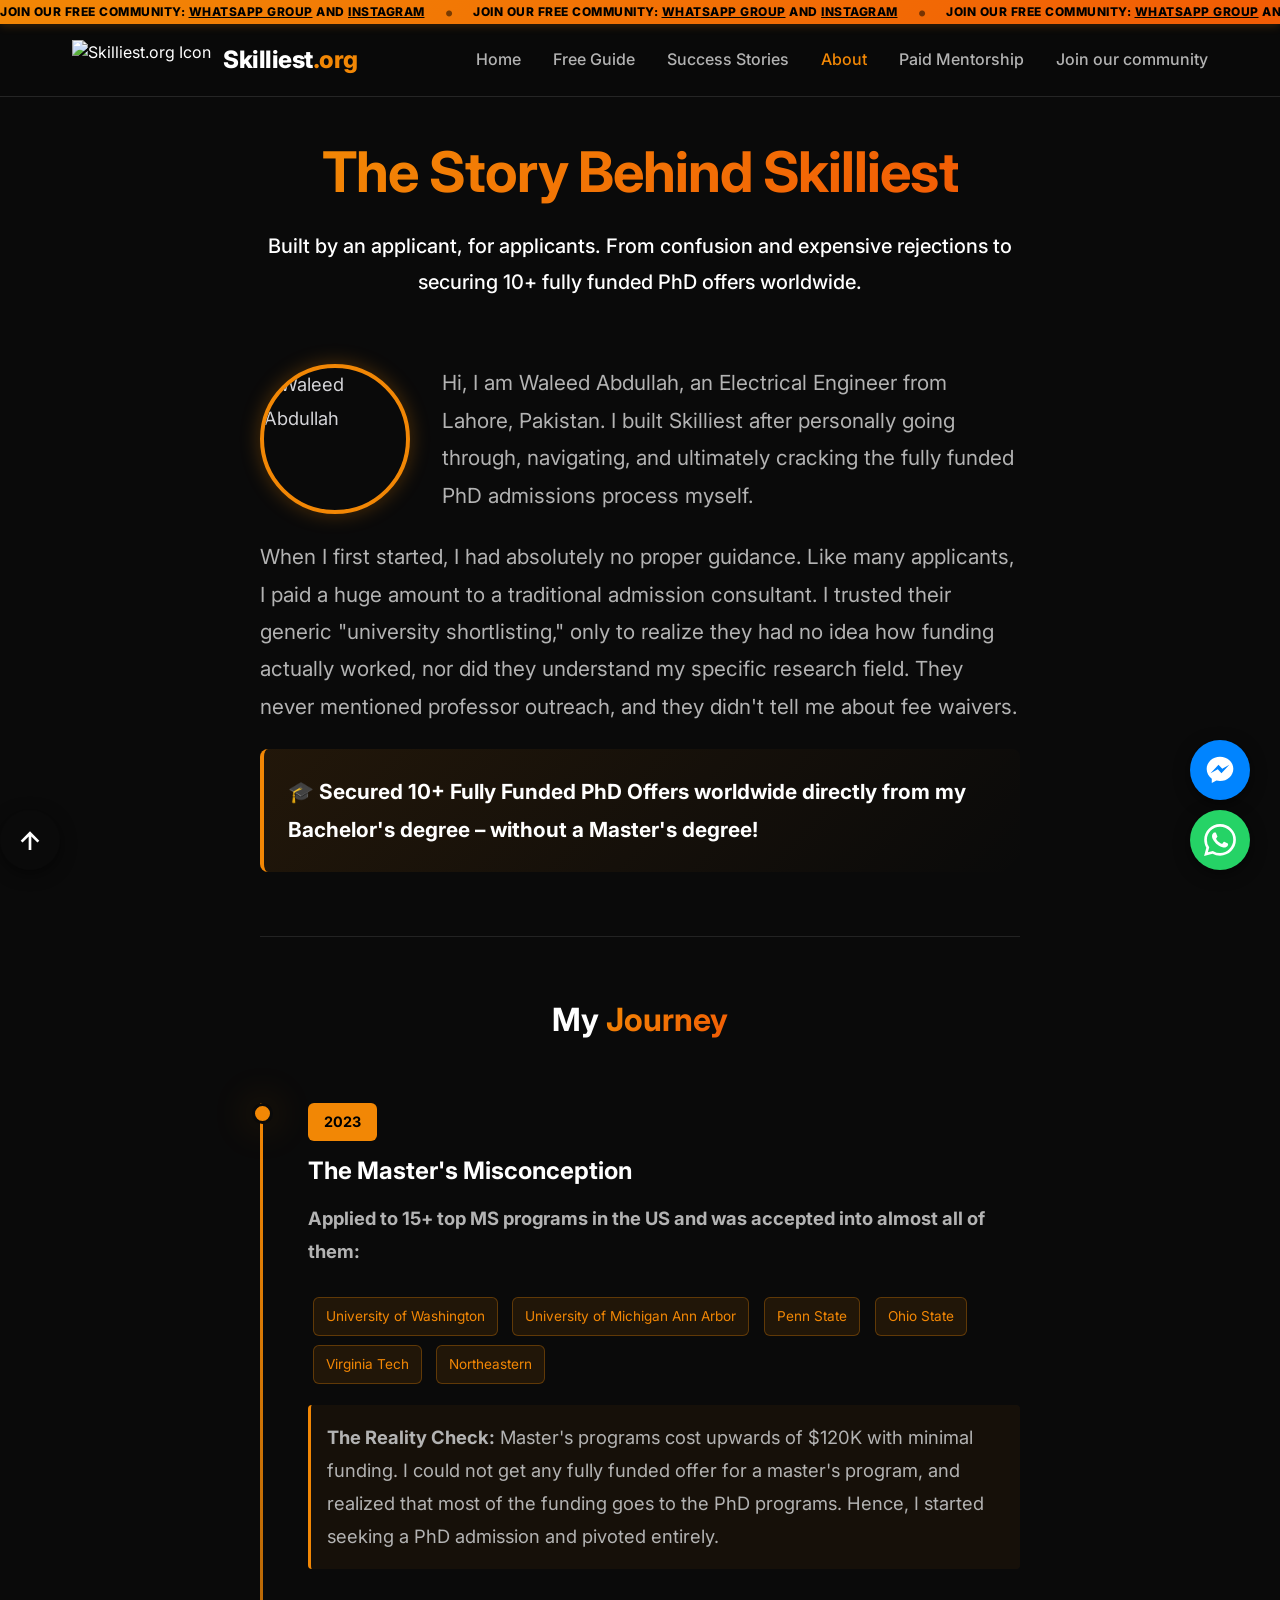
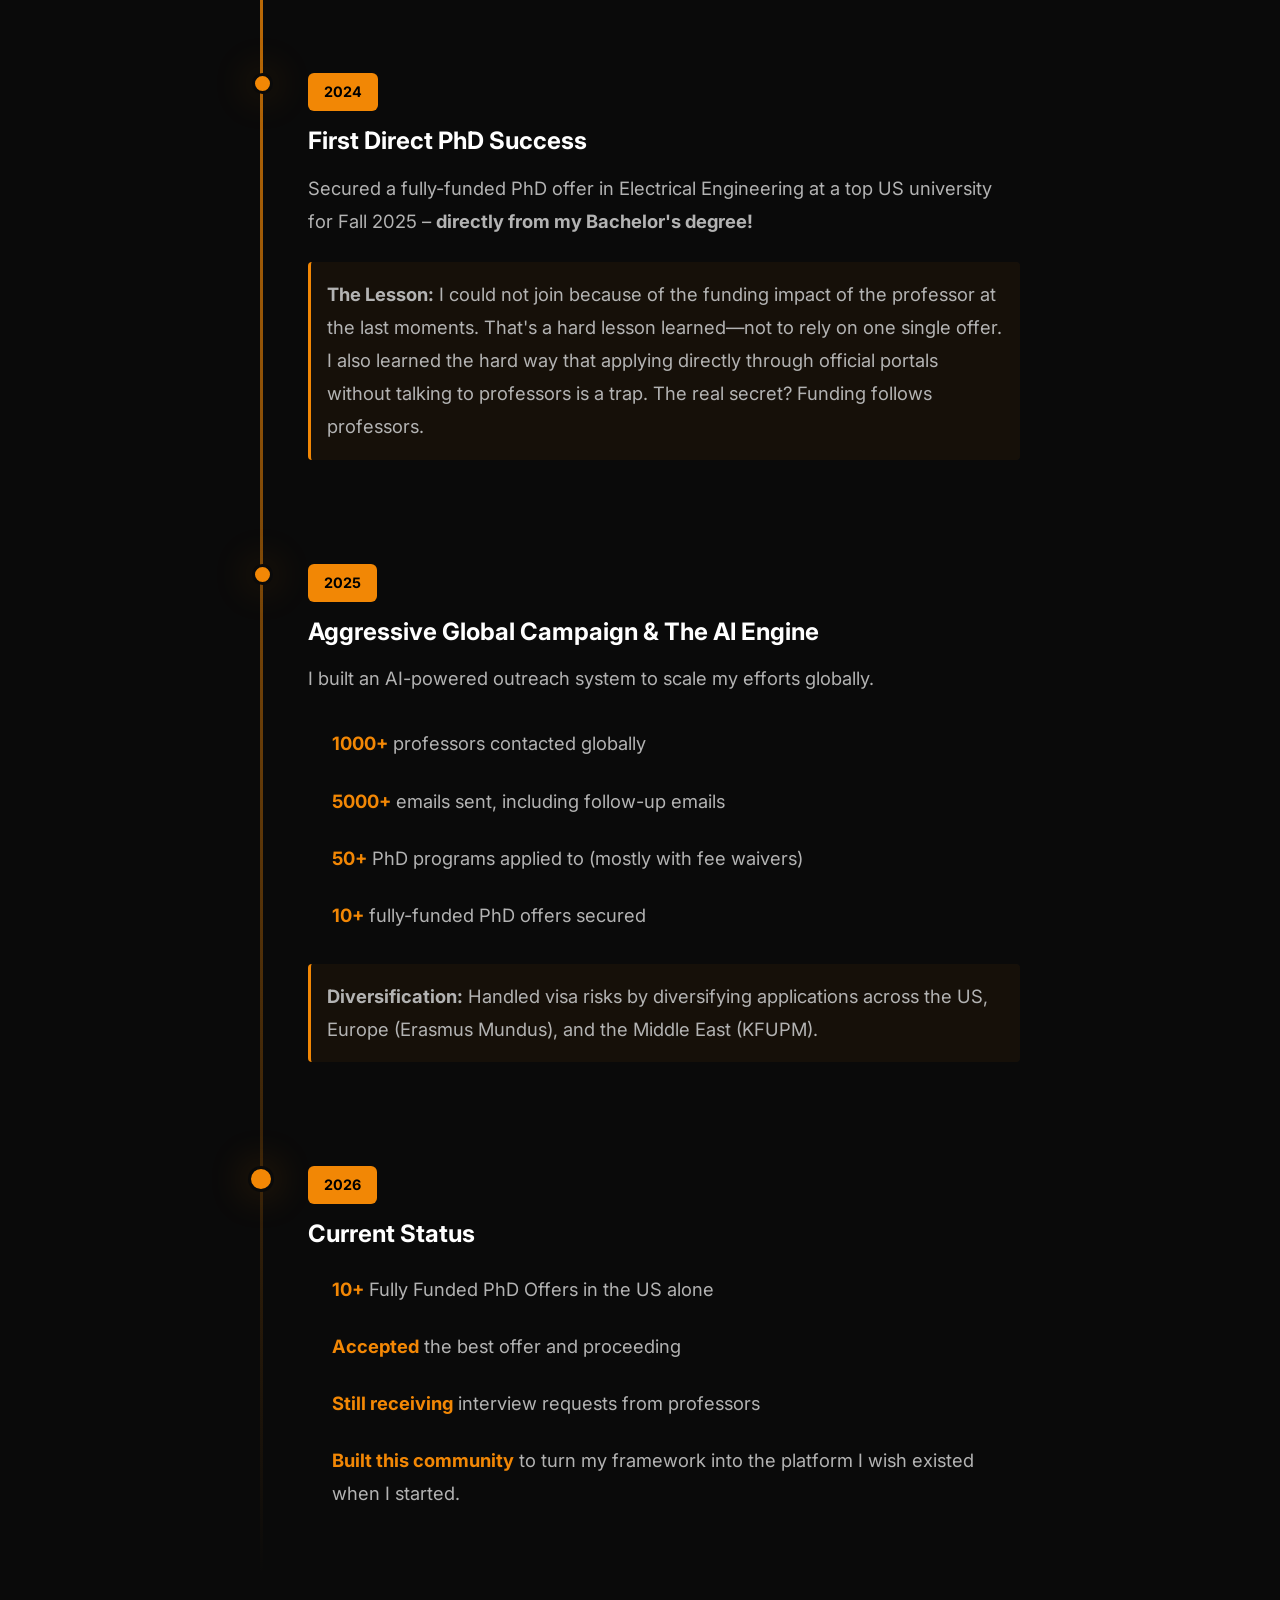
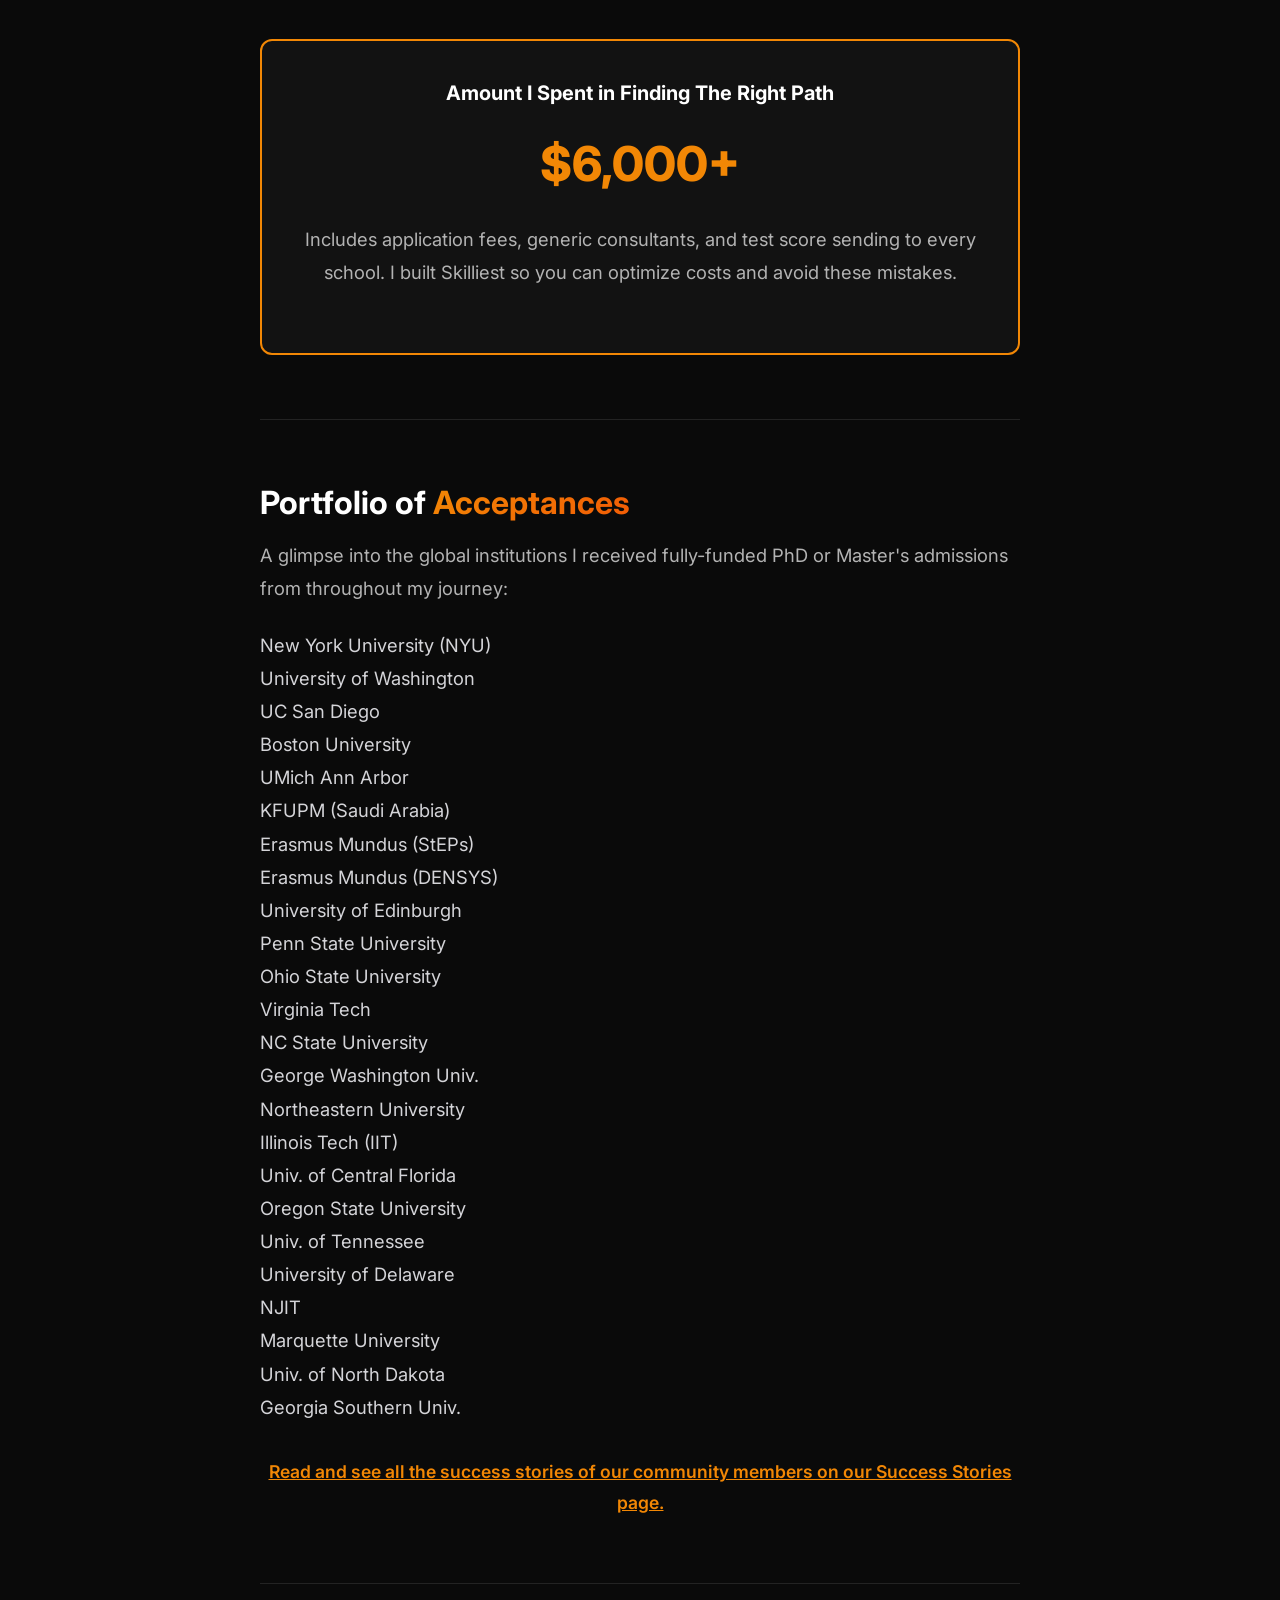
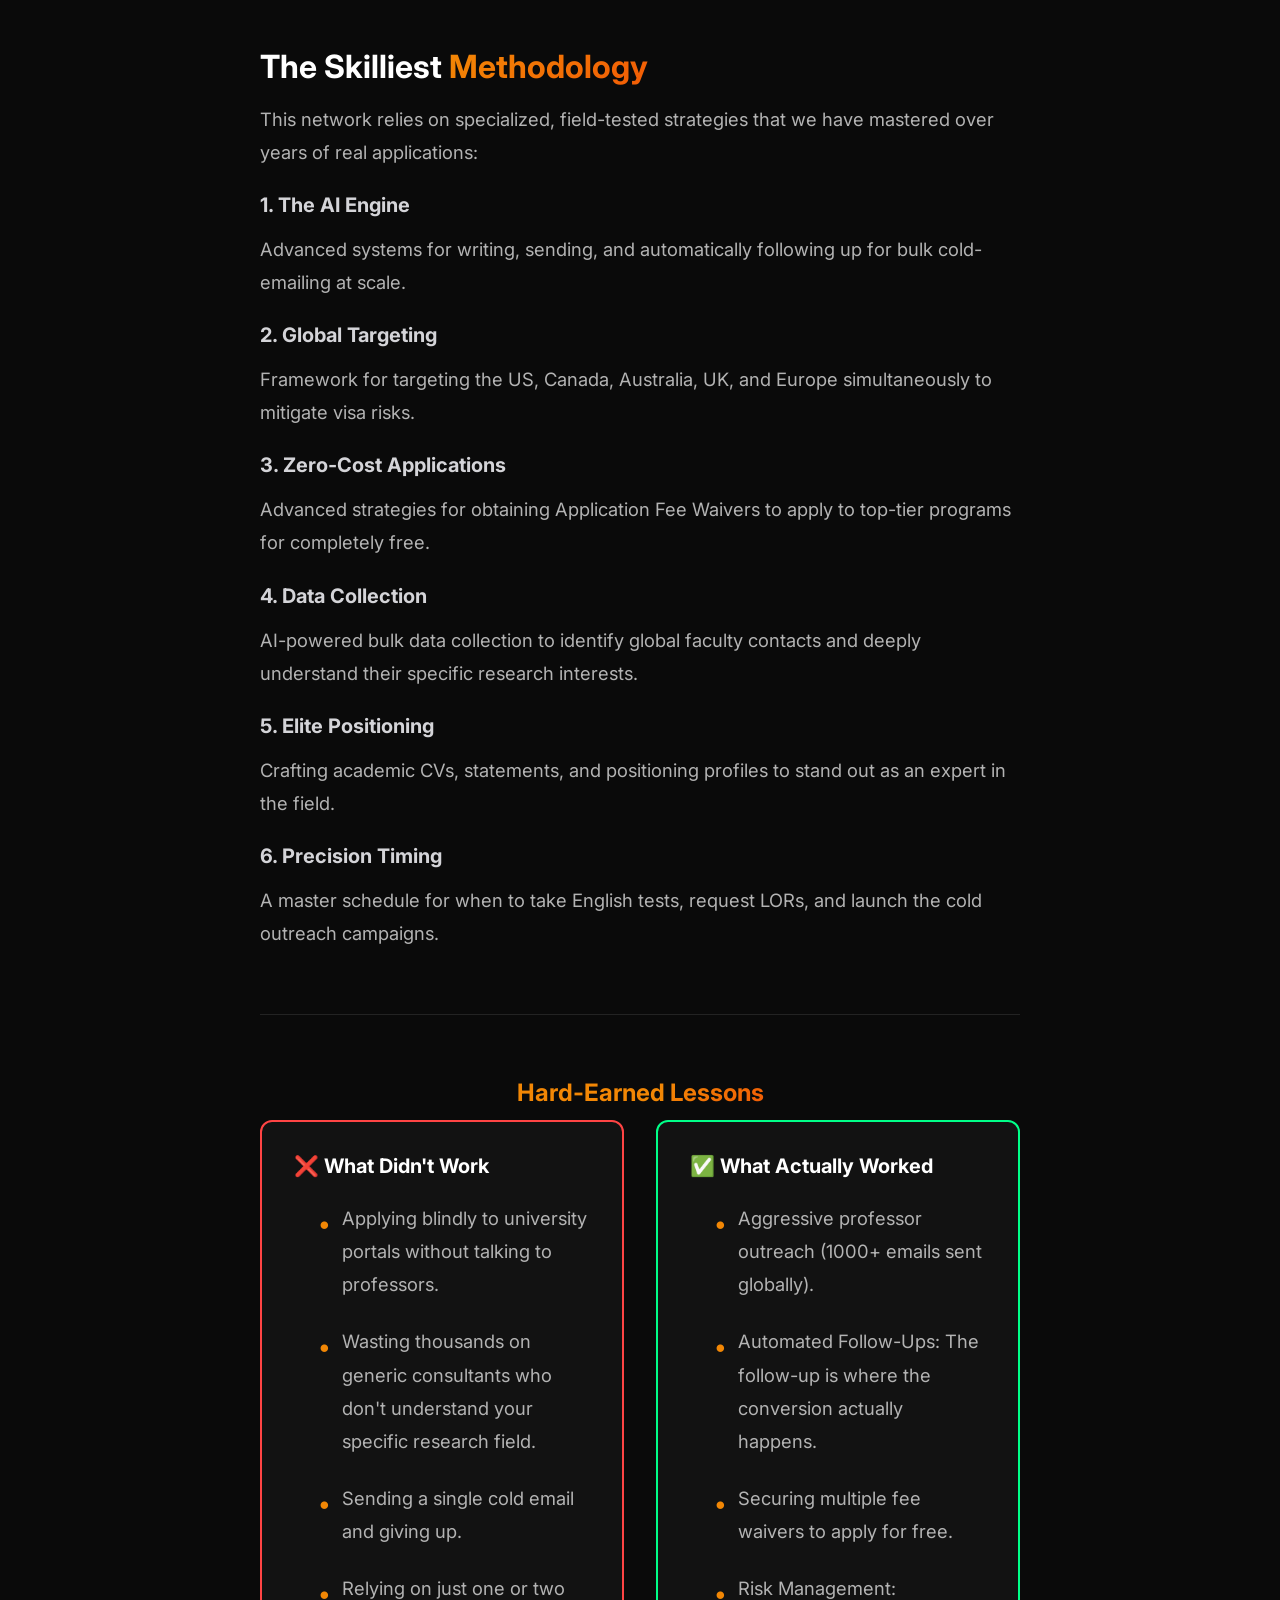
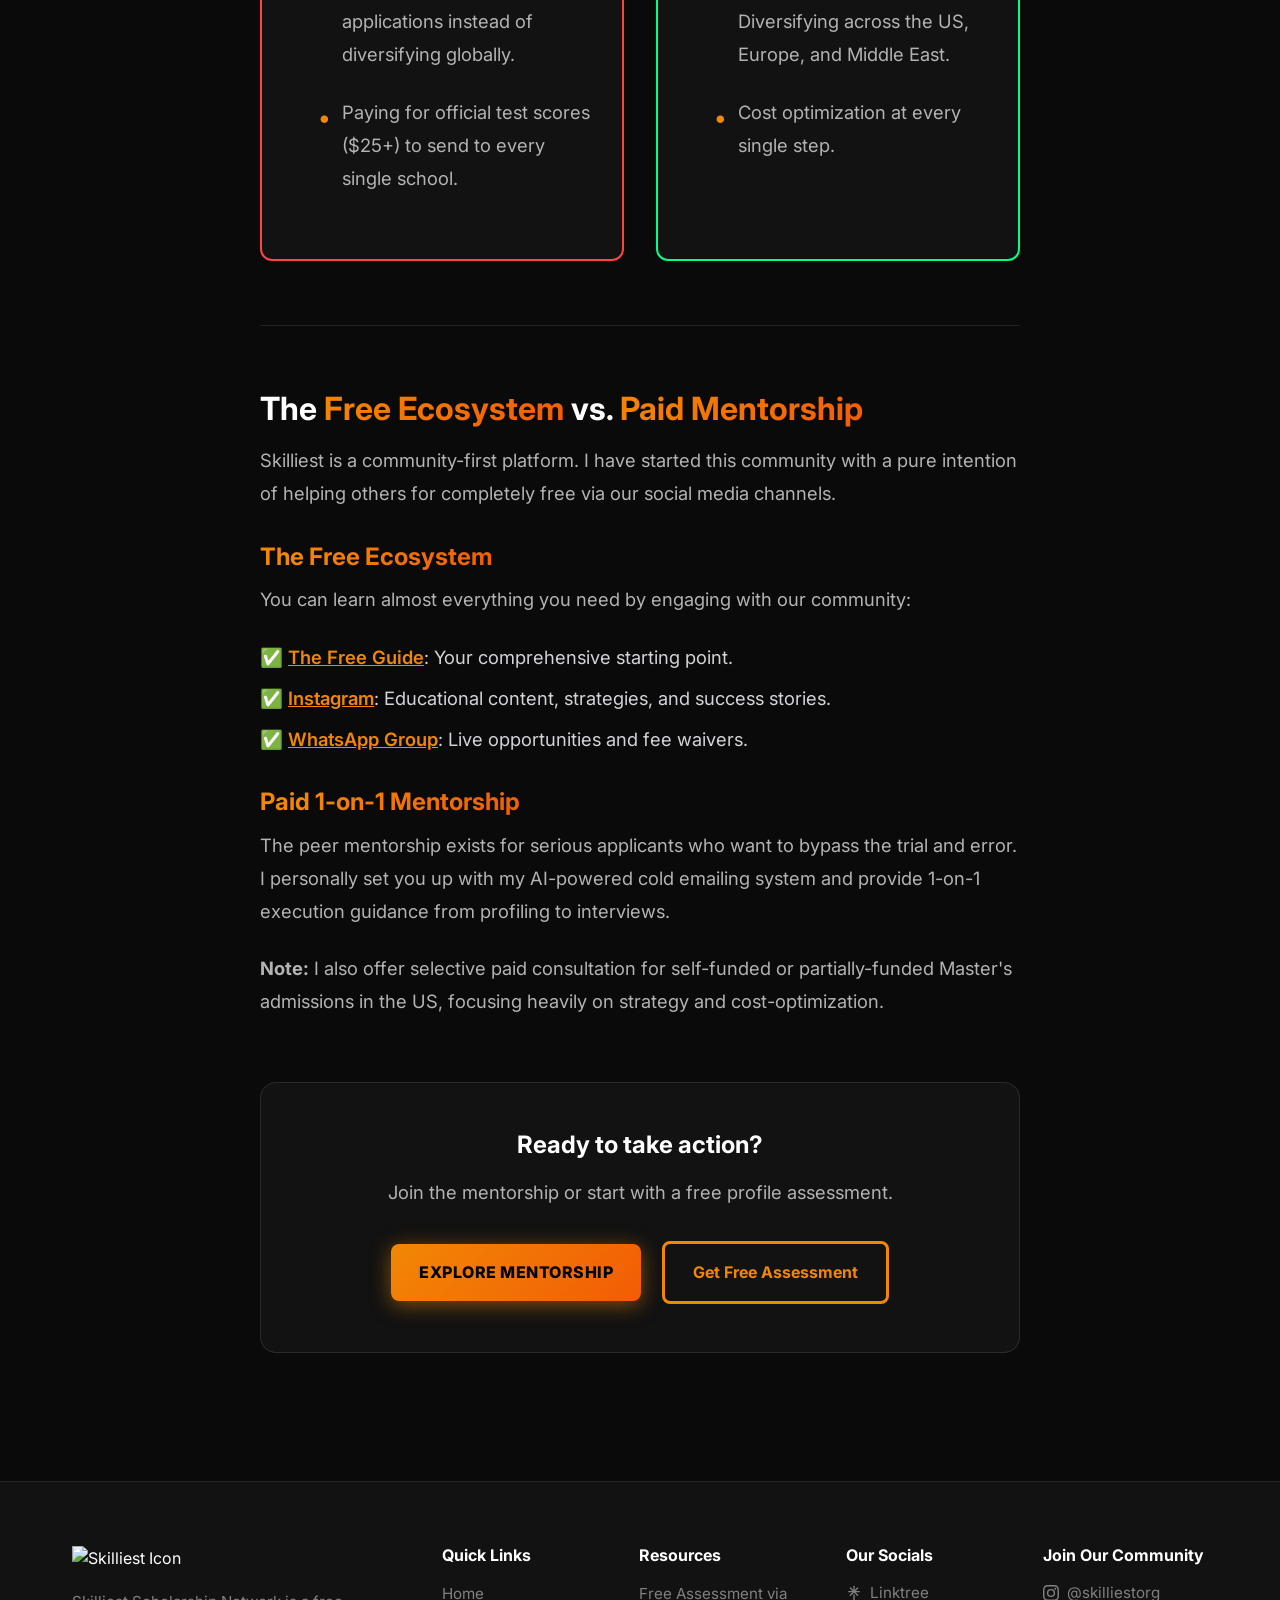
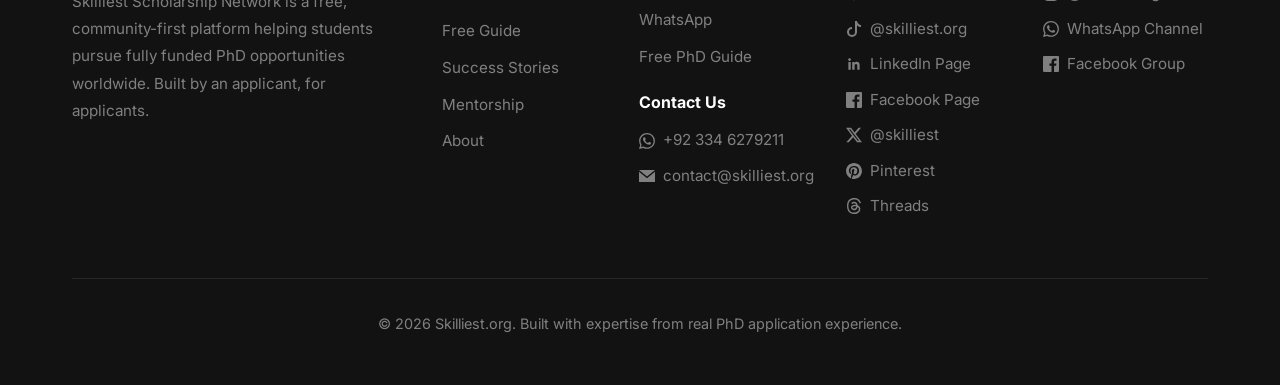
==== commit 8829d5a8: "Add files via upload" ====
--- a/about.html
+++ b/about.html
@@ -64,7 +64,7 @@
                 <a href="success-stories.html">Success Stories</a>
                 <a href="about.html" style="color: var(--primary-orange);">About</a>
                 <a href="mentorship.html">Paid Mentorship</a>
-                <a href="index.html#what-is-skilliest" class="btn-nav">Join our community</a>
+                <a href="index.html#what-is-skilliest">Join our community</a>
             </div>
             <div class="mobile-menu-btn" id="mobileMenuBtn">
                 <span></span>
@@ -80,8 +80,7 @@
         <a href="success-stories.html">Success Stories</a>
         <a href="about.html" style="color: var(--primary-orange);">About</a>
         <a href="mentorship.html">Paid Mentorship</a>
-        <a href="index.html#what-is-skilliest" class="btn-primary"
-            style="color: #fff; text-shadow: 1px 1px 2px rgba(0,0,0,0.8);">Join our community</a>
+        <a href="index.html#what-is-skilliest">Join our community</a>
     </div>
 
     <main class="blog-layout">
@@ -474,6 +473,12 @@
         </svg>
     </a>
 
+    
+    <a href="#" class="floating-btn scroll-top-btn" id="scrollTopBtn" aria-label="Scroll to top">
+        <svg xmlns="http://www.w3.org/2000/svg" viewBox="0 0 24 24">
+            <path d="M12 5.5l-7 7 1.41 1.41L11 9.33v10.17h2V9.33l4.59 4.58L19 12.5z"/>
+        </svg>
+    </a>
     <script src="script.js"></script>
 </body>
 
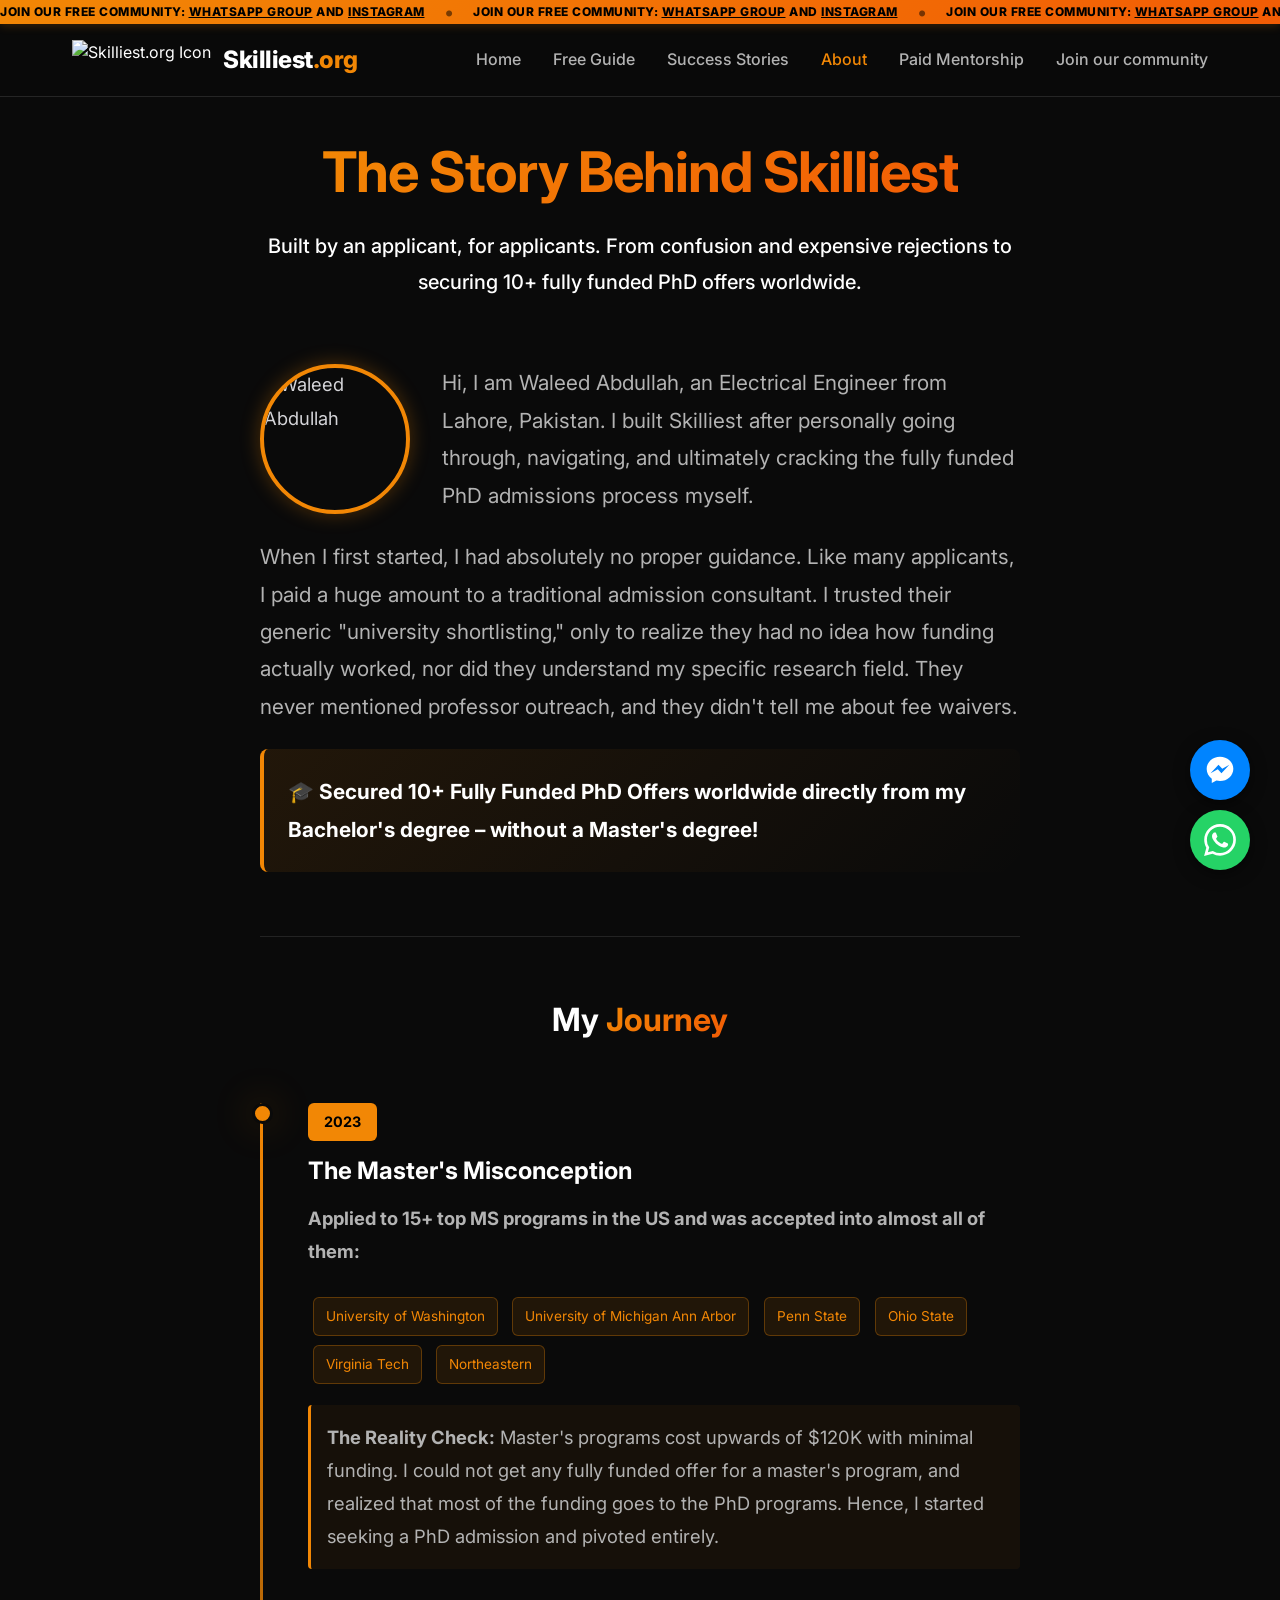
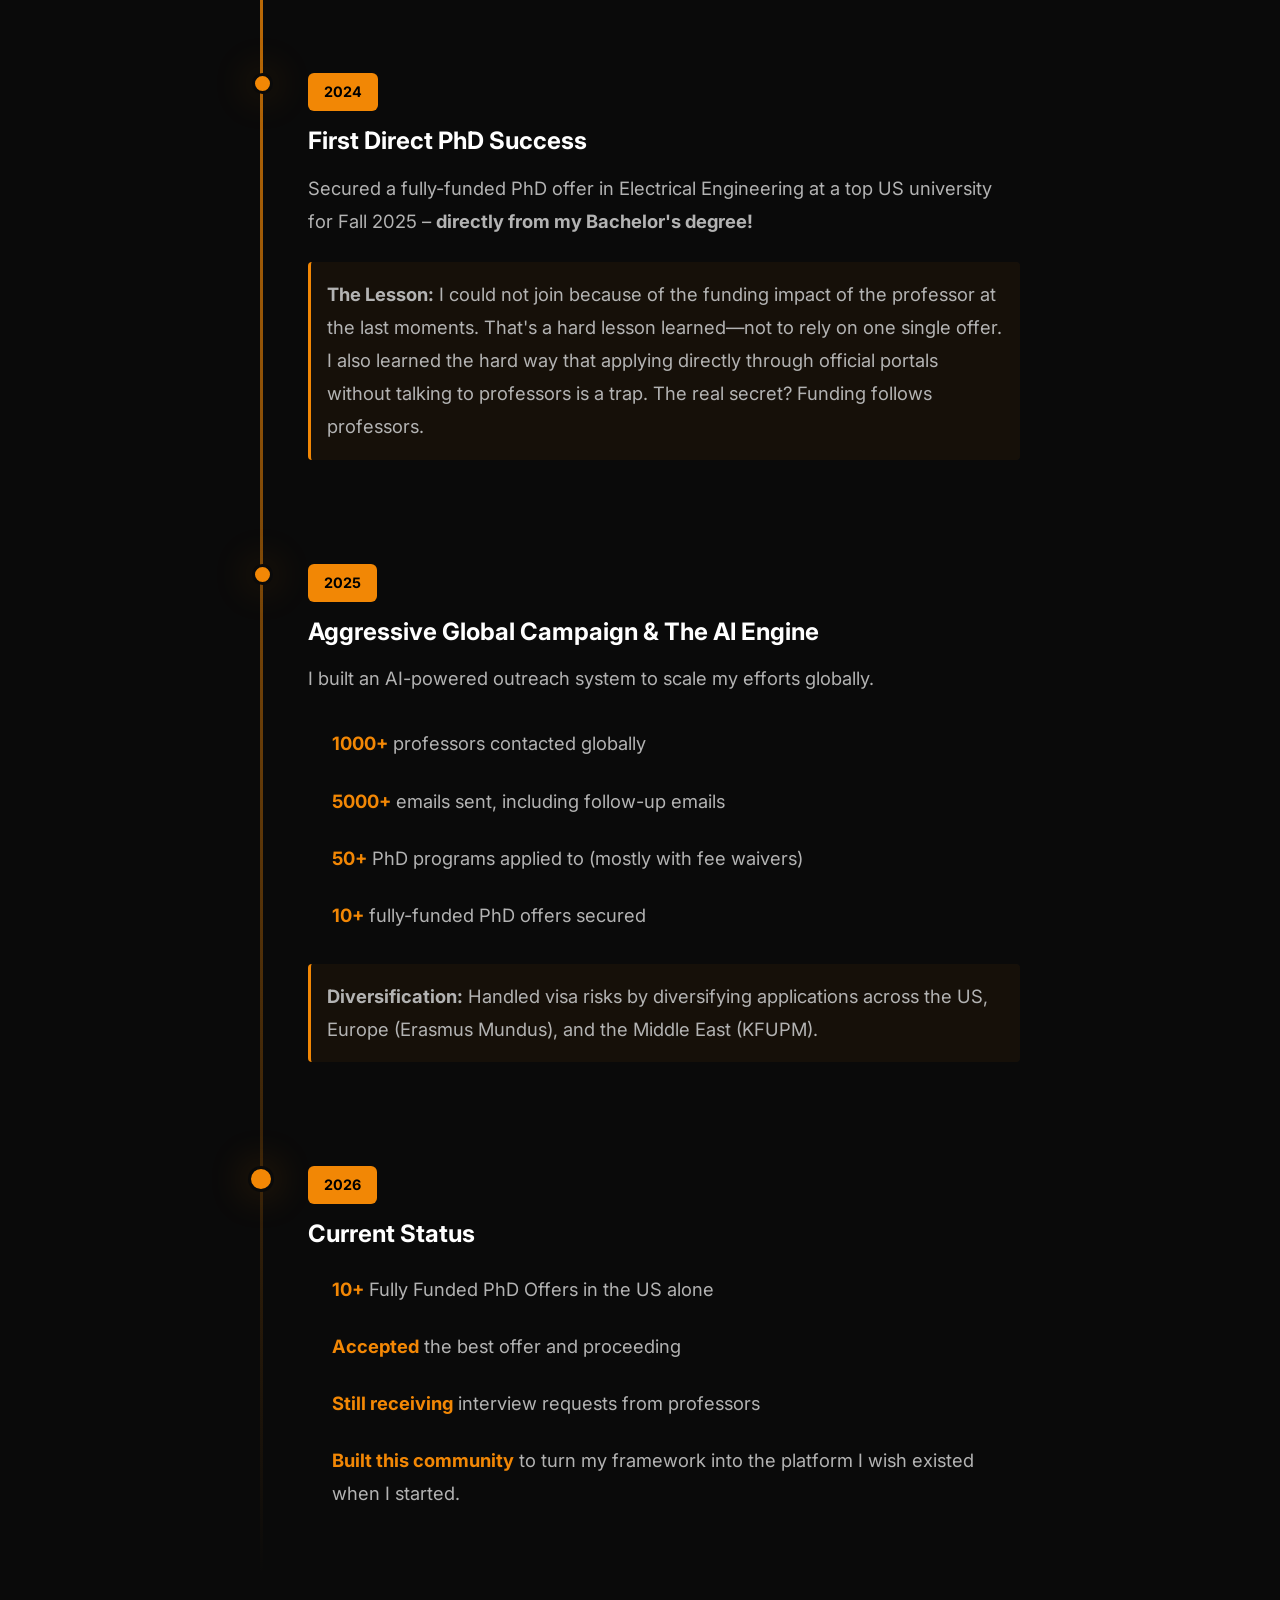
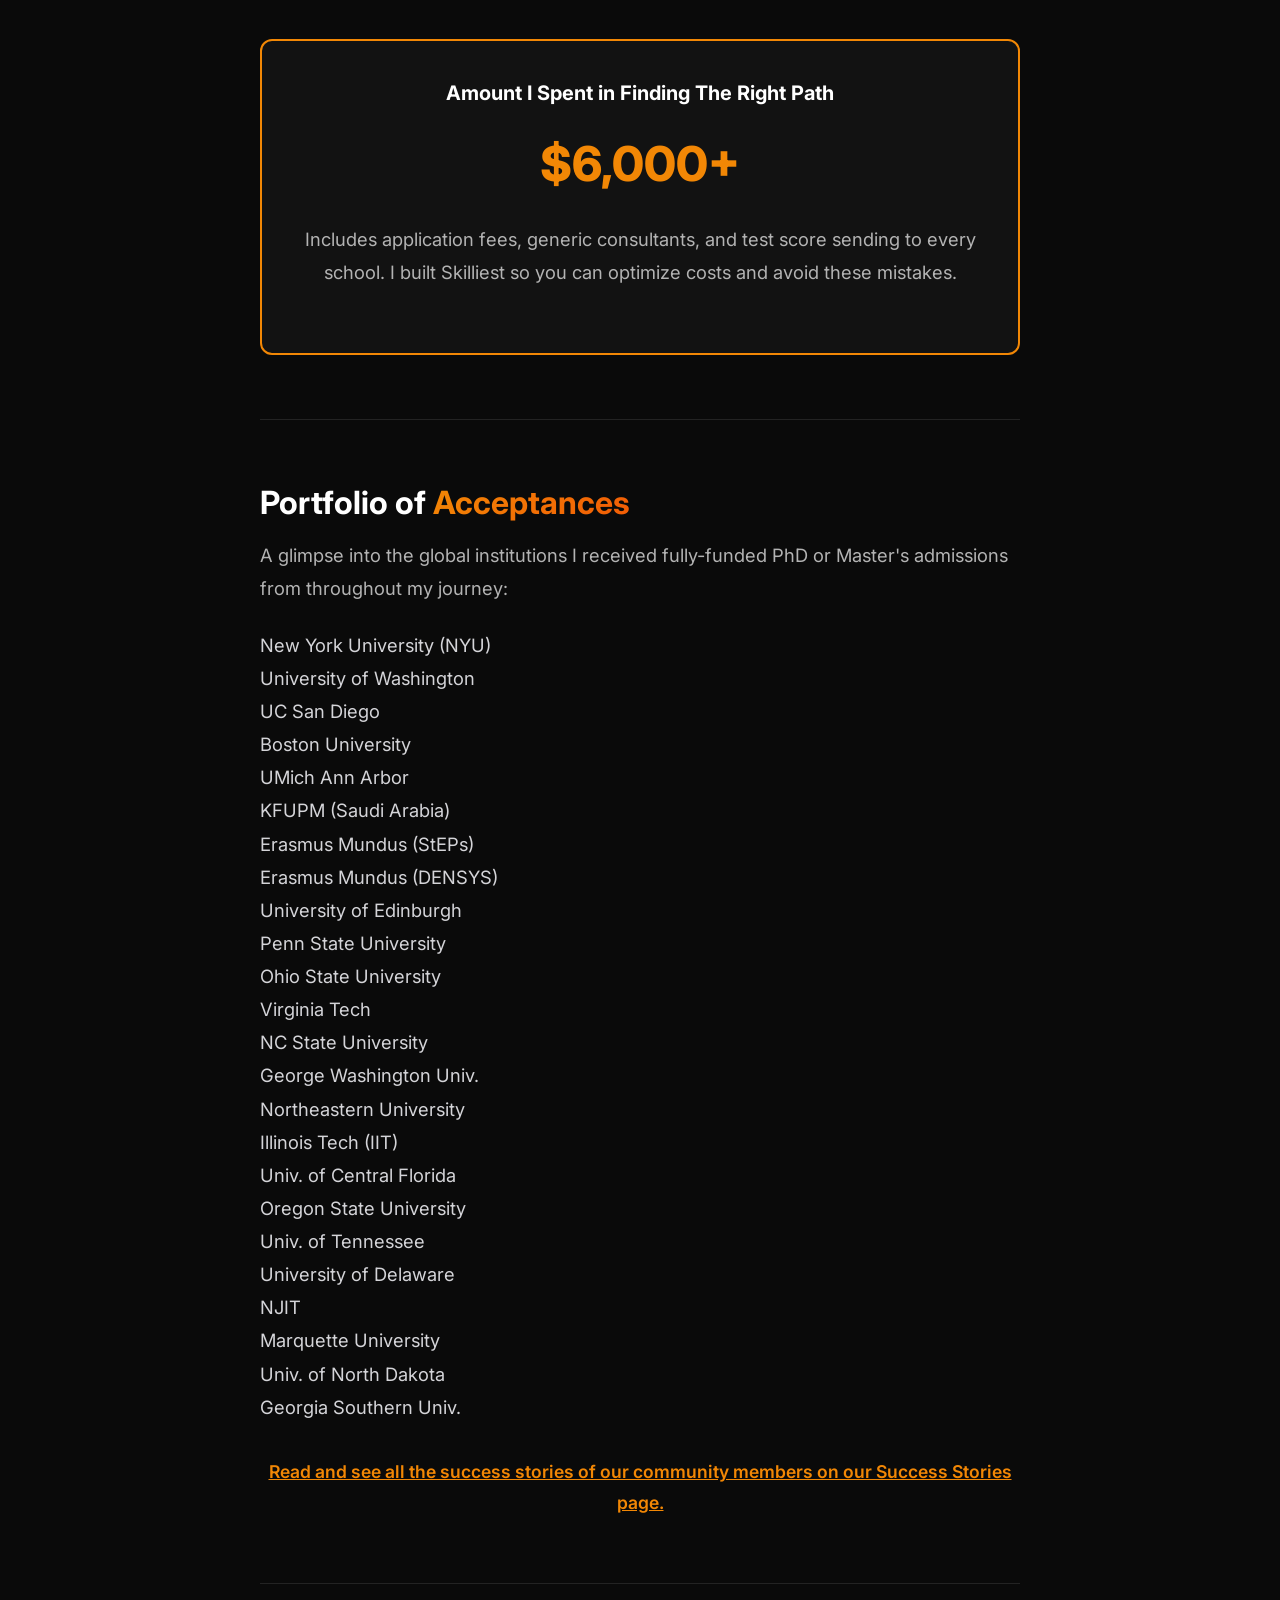
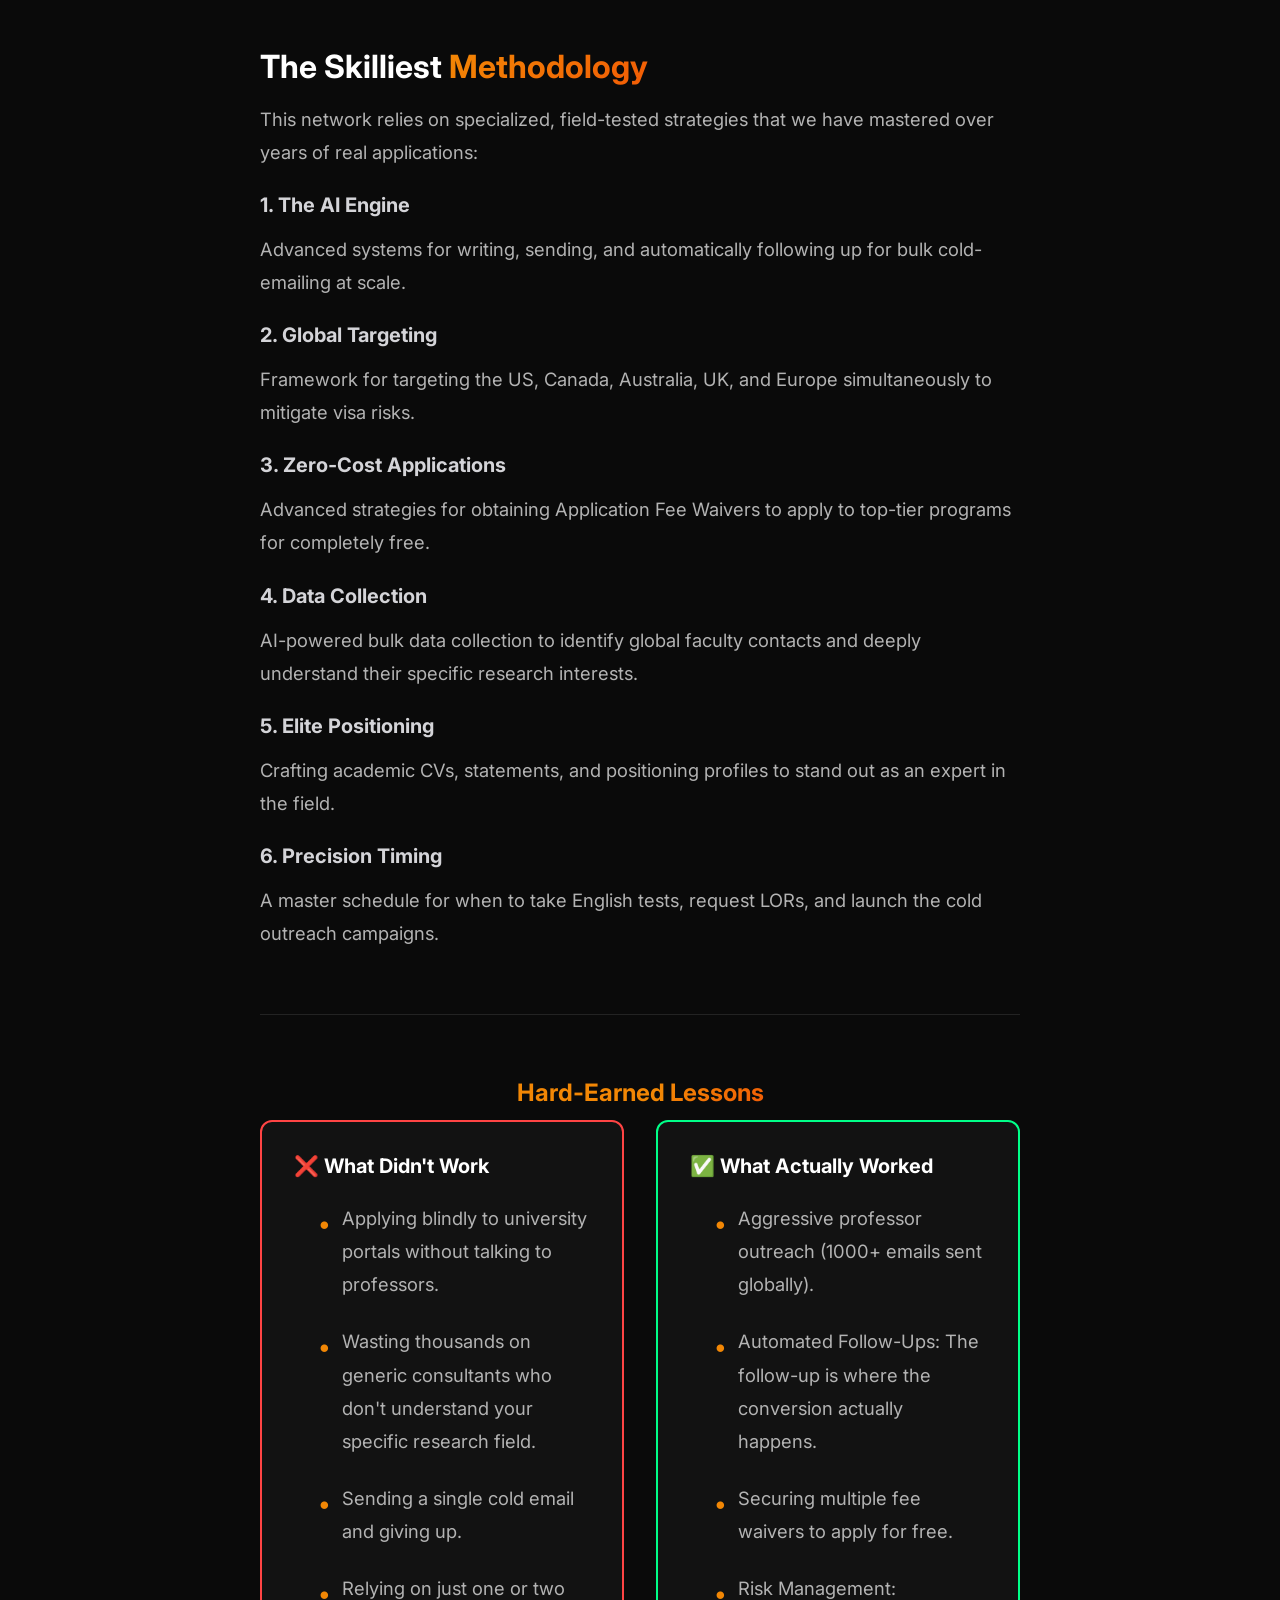
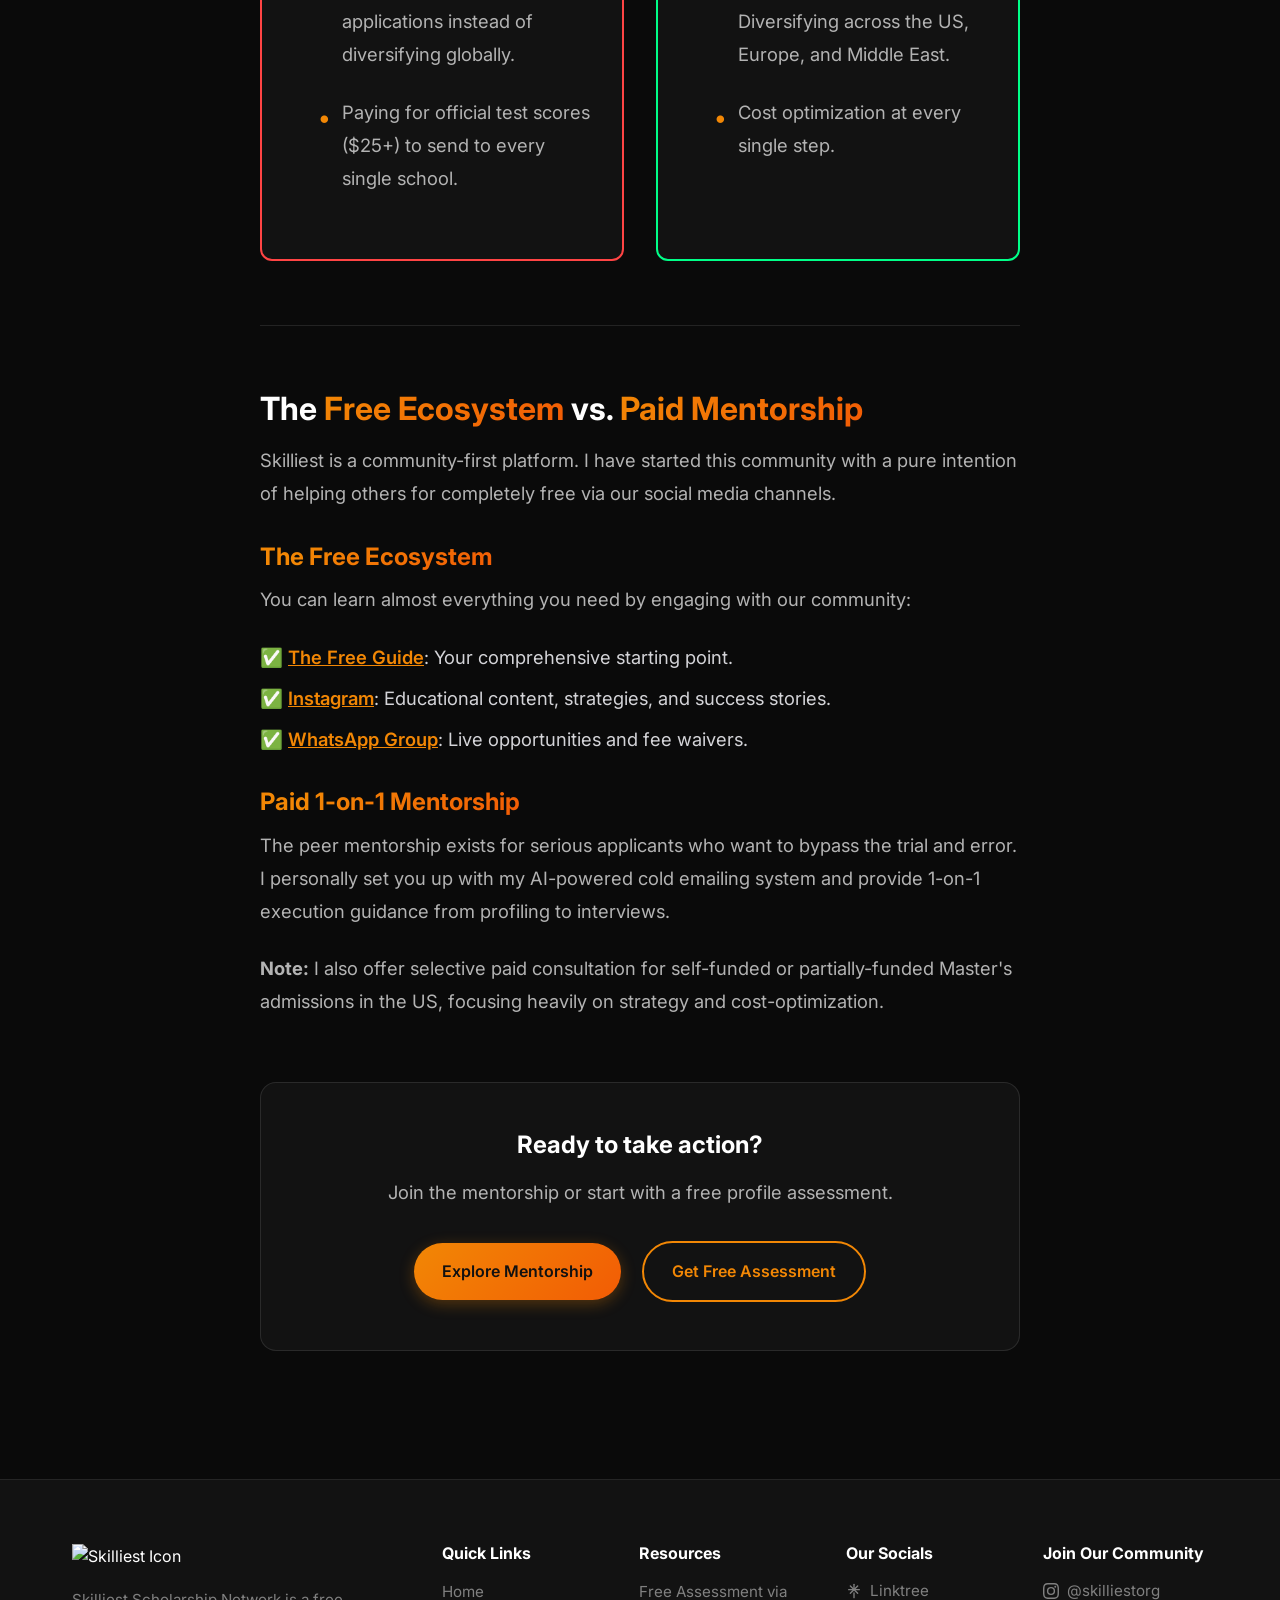
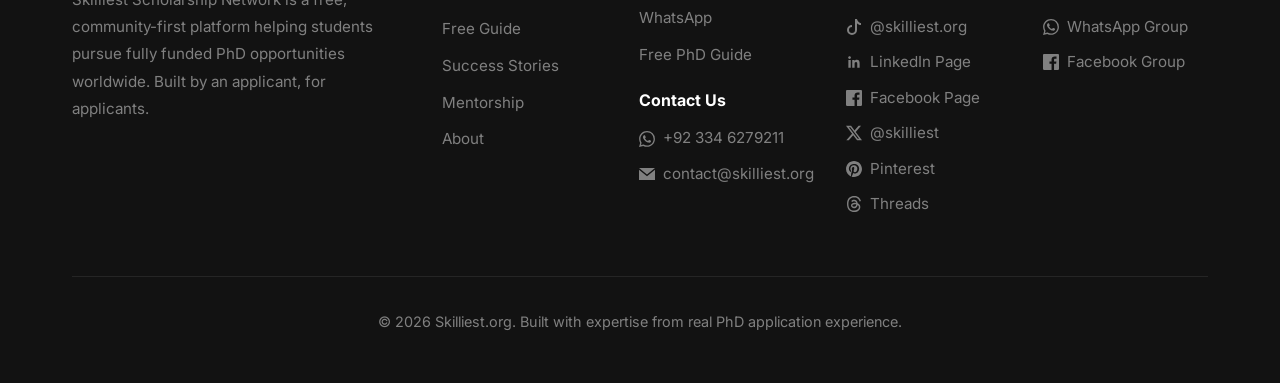
==== commit d003d1c6: "Add files via upload" ====
--- a/about.html
+++ b/about.html
@@ -64,7 +64,7 @@
                 <a href="success-stories.html">Success Stories</a>
                 <a href="about.html" style="color: var(--primary-orange);">About</a>
                 <a href="mentorship.html">Paid Mentorship</a>
-                <a href="index.html#what-is-skilliest">Join our community</a>
+                <a href="index.html#join-community">Join our community</a>
             </div>
             <div class="mobile-menu-btn" id="mobileMenuBtn">
                 <span></span>
@@ -80,7 +80,7 @@
         <a href="success-stories.html">Success Stories</a>
         <a href="about.html" style="color: var(--primary-orange);">About</a>
         <a href="mentorship.html">Paid Mentorship</a>
-        <a href="index.html#what-is-skilliest">Join our community</a>
+        <a href="index.html#join-community">Join our community</a>
     </div>
 
     <main class="blog-layout">
@@ -431,23 +431,10 @@
                     </div>
                     <div class="footer-column">
                         <h4>Join Our Community</h4>
-
                         <ul class="social-text-links">
-                            <li><a href="https://instagram.com/skilliestorg" target="_blank"><svg viewBox="0 0 24 24"
-                                        width="16" height="16" fill="currentColor">
-                                        <path
-                                            d="M12 2.163c3.204 0 3.584.012 4.85.07 3.252.148 4.771 1.691 4.919 4.919.058 1.265.069 1.645.069 4.849 0 3.205-.012 3.584-.069 4.849-.149 3.225-1.664 4.771-4.919 4.919-1.266.058-1.644.07-4.85.07-3.204 0-3.584-.012-4.849-.07-3.26-.149-4.771-1.699-4.919-4.92-.058-1.265-.07-1.644-.07-4.849 0-3.204.013-3.583.07-4.849.149-3.227 1.664-4.771 4.919-4.919 1.266-.057 1.645-.069 4.849-.069zM12 0C8.741 0 8.333.014 7.053.072 2.695.272.273 2.69.073 7.052.014 8.333 0 8.741 0 12c0 3.259.014 3.668.072 4.948.2 4.358 2.618 6.78 6.98 6.98 1.281.058 1.689.072 4.948.072 3.259 0 3.668-.014 4.948-.072 4.354-.2 6.782-2.618 6.979-6.98.059-1.28.073-1.689.073-4.948 0-3.259-.014-3.667-.072-4.947-.196-4.354-2.617-6.78-6.979-6.98C15.668.014 15.259 0 12 0zm0 5.838a6.162 6.162 0 100 12.324 6.162 6.162 0 000-12.324zM12 16a4 4 0 110-8 4 4 0 010 8zm6.406-11.845a1.44 1.44 0 100 2.881 1.44 1.44 0 000-2.881z" />
-                                    </svg> @skilliestorg</a></li>
-                            <li><a href="https://chat.whatsapp.com/Lod19LJ96sOCDw7mRQlK85?mode=gi_t"
-                                    target="_blank"><svg viewBox="0 0 24 24" width="16" height="16" fill="currentColor">
-                                        <path
-                                            d="M17.472 14.382c-.297-.149-1.758-.867-2.03-.967-.273-.099-.471-.148-.67.15-.197.297-.767.966-.94 1.164-.173.199-.347.223-.644.075-.297-.15-1.255-.463-2.39-1.475-.883-.788-1.48-1.761-1.653-2.059-.173-.297-.018-.458.13-.606.134-.133.298-.347.446-.52.149-.174.198-.298.298-.497.099-.198.05-.371-.025-.52-.075-.149-.669-1.612-.916-2.207-.242-.579-.487-.5-.669-.51-.173-.008-.371-.01-.57-.01-.198 0-.52.074-.792.372-.272.297-1.04 1.016-1.04 2.479 0 1.462 1.065 2.875 1.213 3.074.149.198 2.096 3.2 5.077 4.487.709.306 1.262.489 1.694.625.712.227 1.36.195 1.871.118.571-.085 1.758-.719 2.006-1.413.248-.694.248-1.289.173-1.413-.074-.124-.272-.198-.57-.347m-5.421 7.403h-.004a9.87 9.87 0 01-5.031-1.378l-.361-.214-3.741.982.998-3.648-.235-.374a9.86 9.86 0 01-1.51-5.26c.001-5.45 4.436-9.884 9.888-9.884 2.64 0 5.122 1.03 6.988 2.898a9.825 9.825 0 012.893 6.994c-.003 5.45-4.437 9.884-9.885 9.884m8.413-18.297A11.815 11.815 0 0012.05 0C5.495 0 .16 5.335.157 11.892c0 2.096.547 4.142 1.588 5.945L.057 24l6.305-1.654a11.882 11.882 0 005.683 1.448h.005c6.554 0 11.89-5.335 11.893-11.893a11.821 11.821 0 00-3.48-8.413Z" />
-                                    </svg> WhatsApp Channel</a></li>
-                            <li><a href="https://facebook.com/groups/783485150915176" target="_blank"><svg
-                                        viewBox="0 0 24 24" width="16" height="16" fill="currentColor">
-                                        <path
-                                            d="M22.675 0h-21.35C.597 0 0 .597 0 1.325v21.351C0 23.403.597 24 1.325 24H12.82v-9.294H9.692v-3.622h3.128V8.413c0-3.1 1.893-4.788 4.659-4.788 1.325 0 2.463.099 2.795.143v3.24l-1.918.001c-1.504 0-1.795.715-1.795 1.763v2.313h3.587l-.467 3.622h-3.12V24h6.116c.73 0 1.323-.597 1.323-1.324V1.325C24 .597 23.403 0 22.675 0z" />
-                                    </svg> Facebook Group</a></li>
+                            <li><a href="https://instagram.com/skilliestorg" target="_blank"><svg viewBox="0 0 24 24" width="16" height="16" fill="currentColor"><path d="M12 2.163c3.204 0 3.584.012 4.85.07 3.252.148 4.771 1.691 4.919 4.919.058 1.265.069 1.645.069 4.849 0 3.205-.012 3.584-.069 4.849-.149 3.225-1.664 4.771-4.919 4.919-1.266.058-1.644.07-4.85.07-3.204 0-3.584-.012-4.849-.07-3.26-.149-4.771-1.699-4.919-4.92-.058-1.265-.07-1.644-.07-4.849 0-3.204.013-3.583.07-4.849.149-3.227 1.664-4.771 4.919-4.919 1.266-.057 1.645-.069 4.849-.069zM12 0C8.741 0 8.333.014 7.053.072 2.695.272.273 2.69.073 7.052.014 8.333 0 8.741 0 12c0 3.259.014 3.668.072 4.948.2 4.358 2.618 6.78 6.98 6.98 1.281.058 1.689.072 4.948.072 3.259 0 3.668-.014 4.948-.072 4.354-.2 6.782-2.618 6.979-6.98.059-1.28.073-1.689.073-4.948 0-3.259-.014-3.667-.072-4.947-.196-4.354-2.617-6.78-6.979-6.98C15.668.014 15.259 0 12 0zm0 5.838a6.162 6.162 0 100 12.324 6.162 6.162 0 000-12.324zM12 16a4 4 0 110-8 4 4 0 010 8zm6.406-11.845a1.44 1.44 0 100 2.881 1.44 1.44 0 000-2.881z"/></svg> @skilliestorg</a></li>
+                            <li><a href="https://chat.whatsapp.com/Lod19LJ96sOCDw7mRQlK85?mode=gi_t" target="_blank"><svg viewBox="0 0 24 24" width="16" height="16" fill="currentColor"><path d="M17.472 14.382c-.297-.149-1.758-.867-2.03-.967-.273-.099-.471-.148-.67.15-.197.297-.767.966-.94 1.164-.173.199-.347.223-.644.075-.297-.15-1.255-.463-2.39-1.475-.883-.788-1.48-1.761-1.653-2.059-.173-.297-.018-.458.13-.606.134-.133.298-.347.446-.52.149-.174.198-.298.298-.497.099-.198.05-.371-.025-.52-.075-.149-.669-1.612-.916-2.207-.242-.579-.487-.5-.669-.51-.173-.008-.371-.01-.57-.01-.198 0-.52.074-.792.372-.272.297-1.04 1.016-1.04 2.479 0 1.462 1.065 2.875 1.213 3.074.149.198 2.096 3.2 5.077 4.487.709.306 1.262.489 1.694.625.712.227 1.36.195 1.871.118.571-.085 1.758-.719 2.006-1.413.248-.694.248-1.289.173-1.413-.074-.124-.272-.198-.57-.347m-5.421 7.403h-.004a9.87 9.87 0 01-5.031-1.378l-.361-.214-3.741.982.998-3.648-.235-.374a9.86 9.86 0 01-1.51-5.26c.001-5.45 4.436-9.884 9.888-9.884 2.64 0 5.122 1.03 6.988 2.898a9.825 9.825 0 012.893 6.994c-.003 5.45-4.437 9.884-9.885 9.884m8.413-18.297A11.815 11.815 0 0012.05 0C5.495 0 .16 5.335.157 11.892c0 2.096.547 4.142 1.588 5.945L.057 24l6.305-1.654a11.882 11.882 0 005.683 1.448h.005c6.554 0 11.89-5.335 11.893-11.893a11.821 11.821 0 00-3.48-8.413Z"/></svg> WhatsApp Group</a></li>
+                            <li><a href="https://facebook.com/groups/783485150915176" target="_blank"><svg viewBox="0 0 24 24" width="16" height="16" fill="currentColor"><path d="M22.675 0h-21.35C.597 0 0 .597 0 1.325v21.351C0 23.403.597 24 1.325 24H12.82v-9.294H9.692v-3.622h3.128V8.413c0-3.1 1.893-4.788 4.659-4.788 1.325 0 2.463.099 2.795.143v3.24l-1.918.001c-1.504 0-1.795.715-1.795 1.763v2.313h3.587l-.467 3.622h-3.12V24h6.116c.73 0 1.323-.597 1.323-1.324V1.325C24 .597 23.403 0 22.675 0z"/></svg> Facebook Group</a></li>
                         </ul>
                     </div>
                 </div>
--- a/style.css
+++ b/style.css
@@ -58,20 +58,20 @@
 
 /* ===== Buttons ===== */
 .btn-primary, .btn-secondary, .btn-nav {
-    display: inline-block; padding: 14px 32px; border-radius: 8px; font-weight: 700;
+    display: inline-block; padding: 10px 24px; border-radius: 50px; font-weight: 600;
     font-size: 1rem; transition: all 0.3s ease; cursor: pointer; border: none; text-align: center;
 }
 .btn-primary {
-    background: var(--gradient-orange); color: #000000; box-shadow: 0 4px 20px rgba(242, 135, 5, 0.5);
-    font-weight: 800; text-transform: uppercase; letter-spacing: 0.5px;
+    background: var(--gradient-orange); color: #111; box-shadow: 0 4px 15px rgba(242, 135, 5, 0.3);
+    font-weight: 600;
 }
 .btn-primary:hover {
     transform: translateY(-3px); box-shadow: 0 6px 30px rgba(242, 135, 5, 0.8);
     background: linear-gradient(135deg, #ff9500, #f28705);
 }
-.btn-secondary { background: transparent; color: var(--primary-orange); border: 3px solid var(--primary-orange); font-weight: 700; }
+.btn-secondary { background: transparent; color: var(--primary-orange); border: 2px solid var(--primary-orange); font-weight: 600; }
 .btn-secondary:hover { background: var(--primary-orange); color: #000000; box-shadow: var(--glow-orange); border-color: var(--primary-orange); }
-.btn-large { padding: 20px 48px; font-size: 1.15rem; font-weight: 800; }
+.btn-large { padding: 12px 28px; font-size: 1rem; font-weight: 600; }
 
 .btn-nav {
     padding: 12px 28px; background: var(--gradient-orange); color: #ffffff;
@@ -505,7 +505,7 @@
     .container { padding: 0 1.5rem; }
     .hero-title { font-size: 1.8rem; } .hero-subtitle { font-size: 1.1rem; }
     .section-header h2 { font-size: 1.8rem; }
-    .btn-large { padding: 16px 32px; font-size: 1rem; width: 100%; }
+    .btn-large { padding: 12px 28px; font-size: 1rem; font-weight: 600; }
     .stat-number { font-size: 2.5rem; } .hero-stats { gap: 1.5rem; }
     .solution-card, .include-card, .magnet-card { padding: 2rem; }
     .timeline { padding-left: 2rem; }
@@ -665,3 +665,29 @@
     text-decoration: underline;
 }
 
+
+/* ===== Scroll To Top Button ===== */
+.scroll-top-btn {
+    right: 30px;
+    bottom: 170px;
+    background-color: transparent;
+    border: 2px solid var(--primary-orange);
+    color: var(--primary-orange);
+    opacity: 0;
+    visibility: hidden;
+    pointer-events: none;
+    transform: translateY(20px);
+    z-index: 999;
+}
+.scroll-top-btn.visible {
+    opacity: 1;
+    visibility: visible;
+    pointer-events: auto;
+    transform: translateY(0);
+}
+@media (max-width: 768px) {
+    .scroll-top-btn {
+        right: 15px;
+        bottom: 155px;
+    }
+}
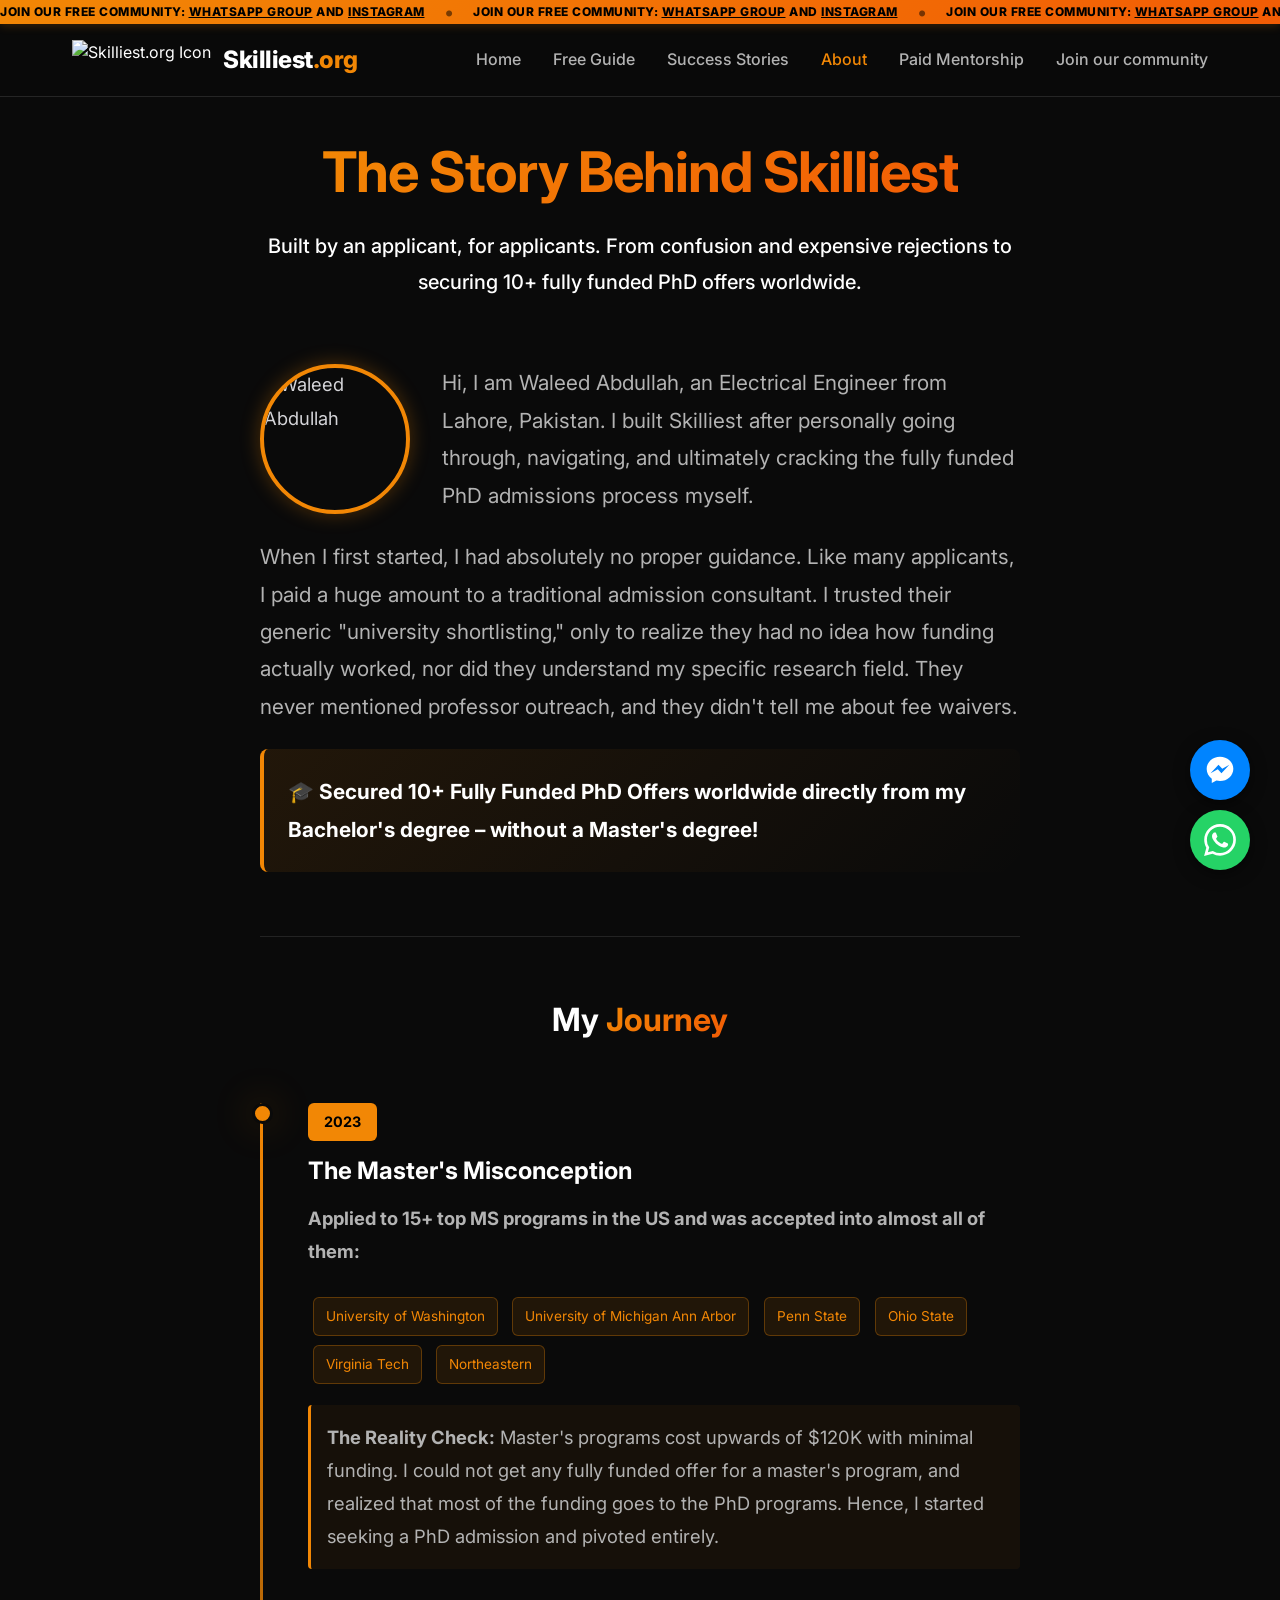
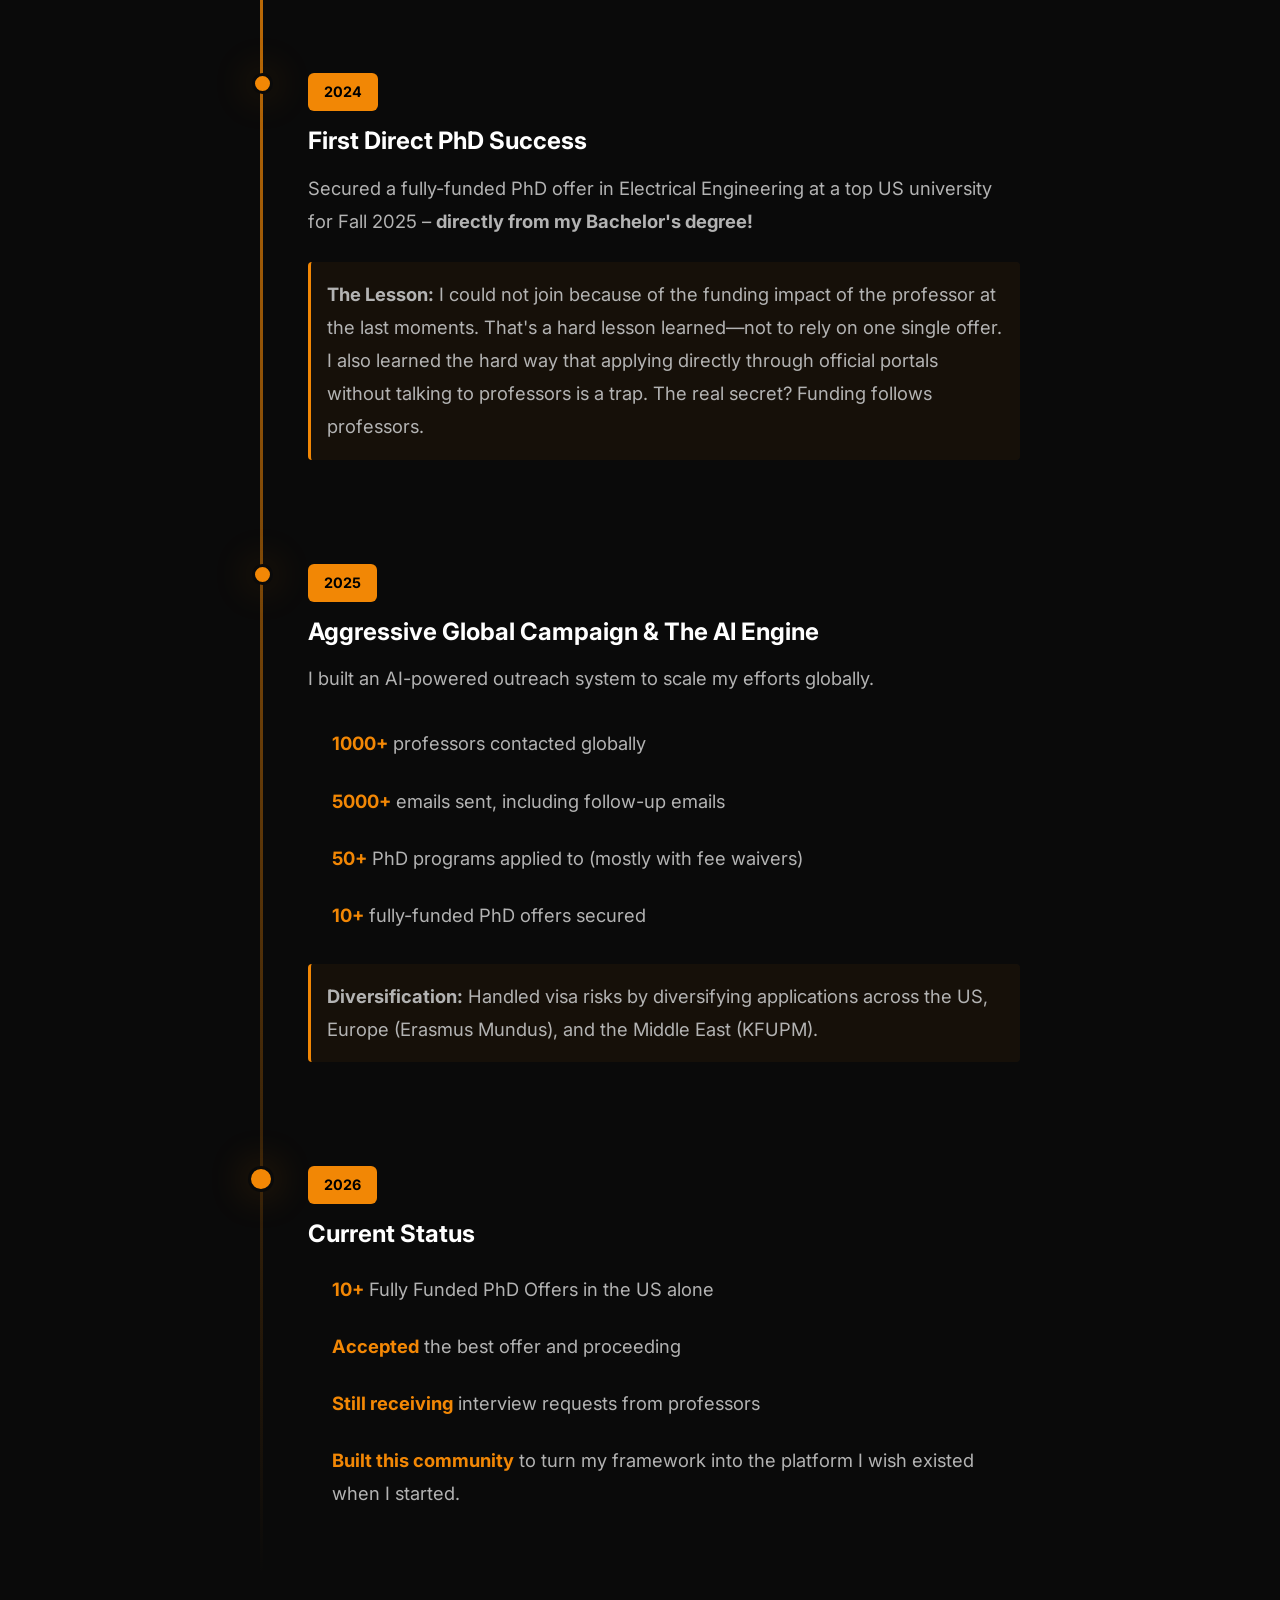
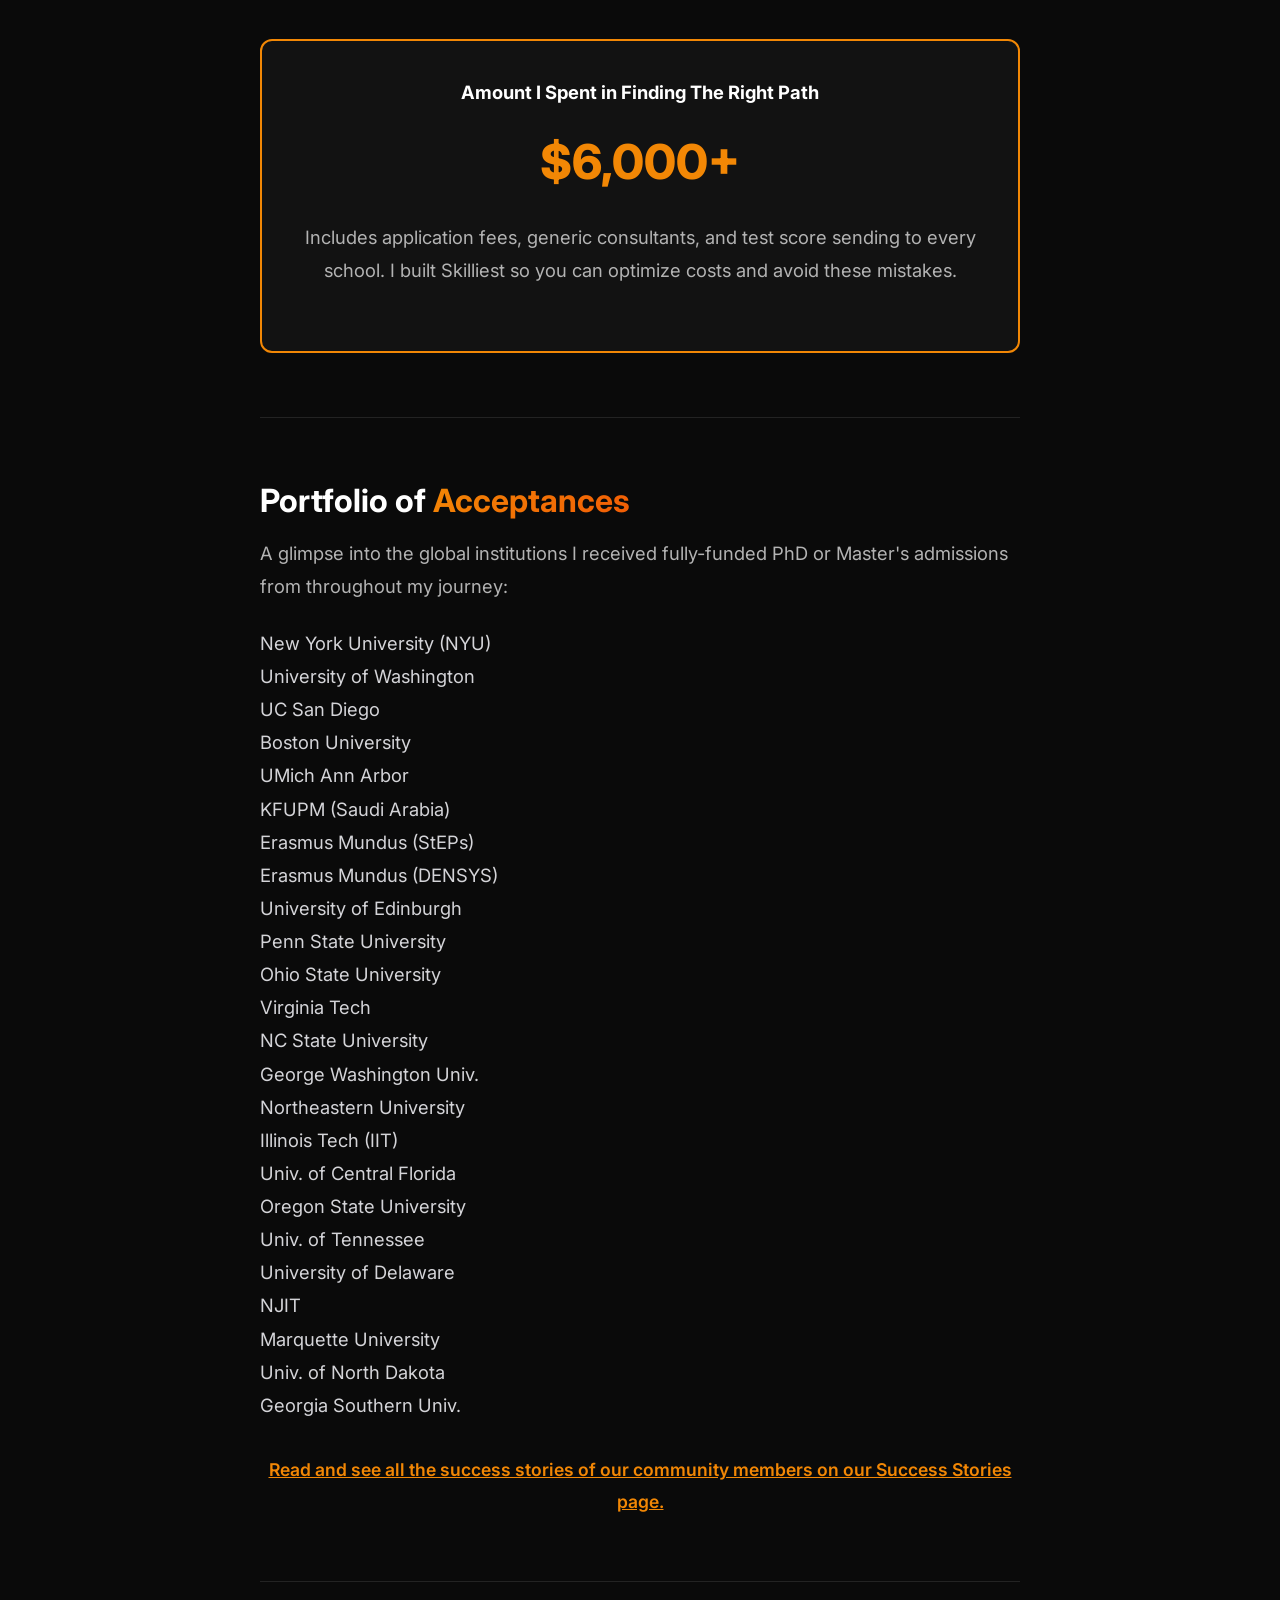
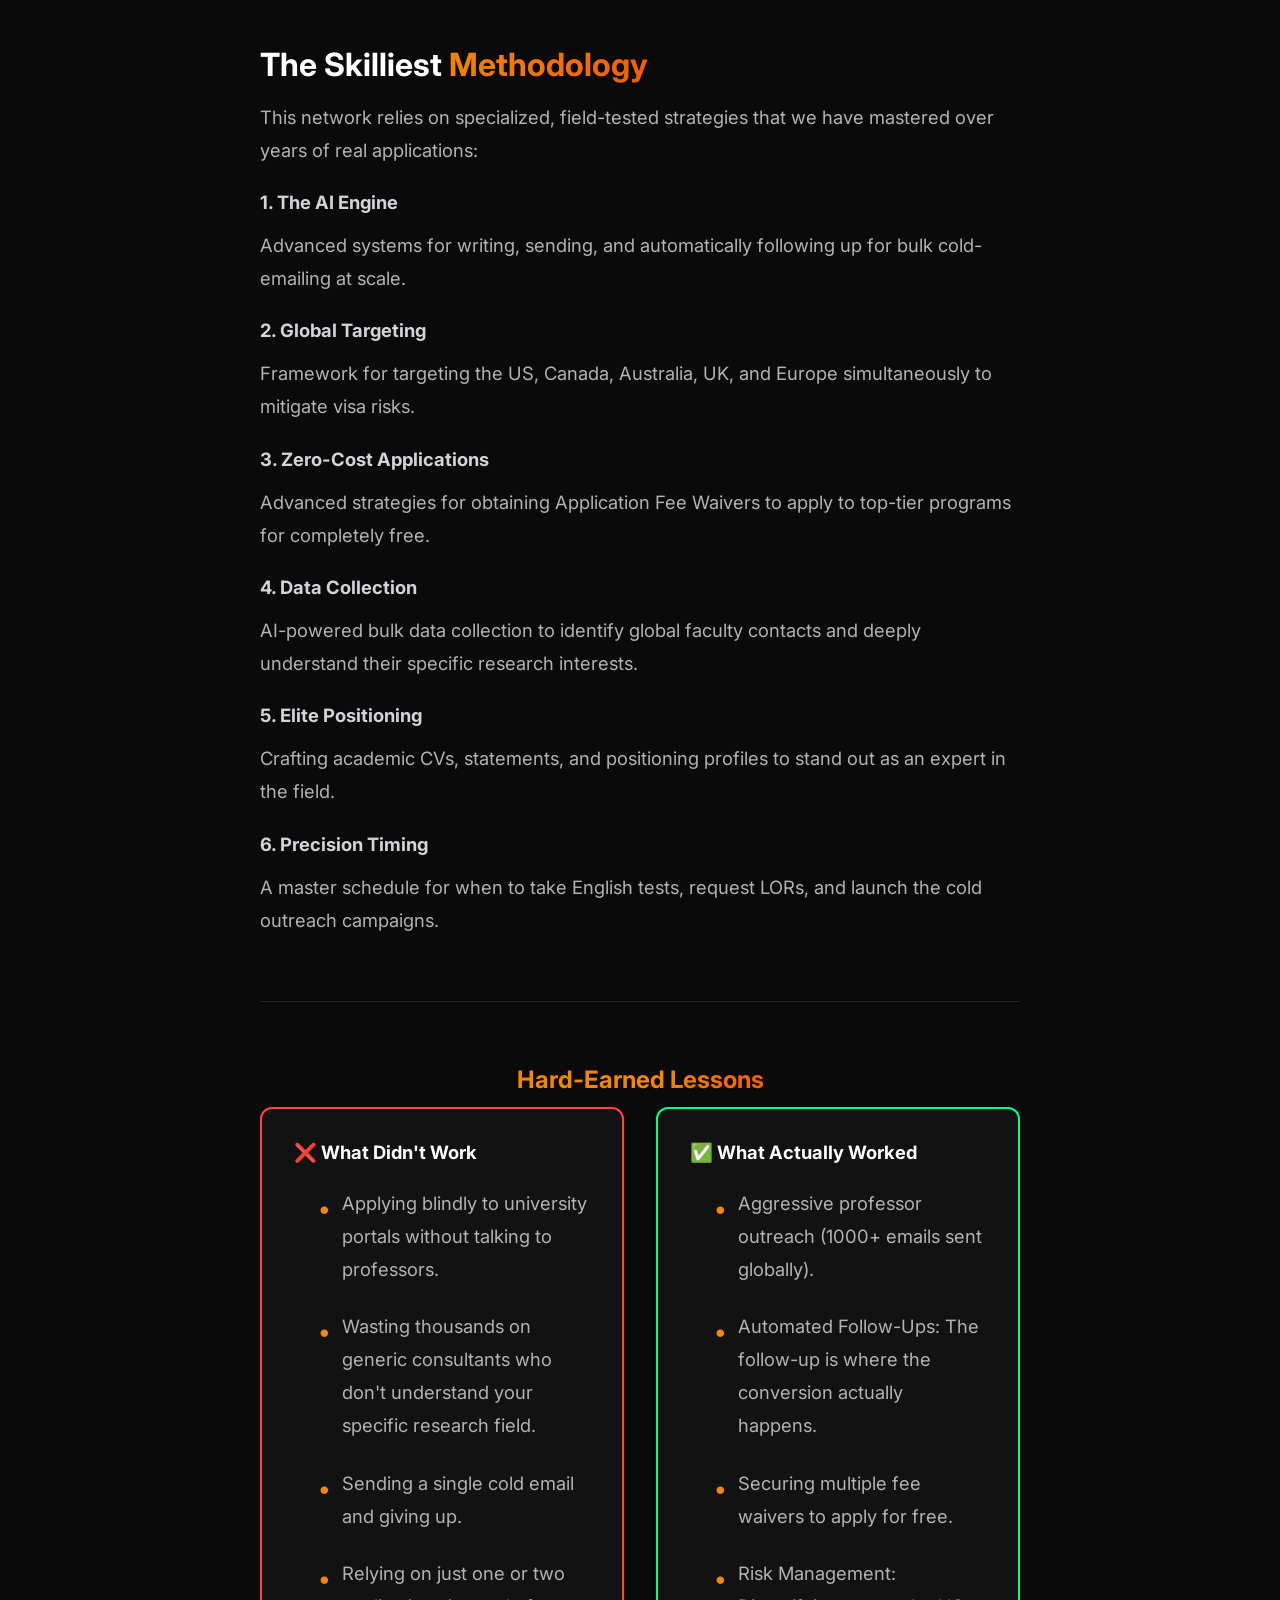
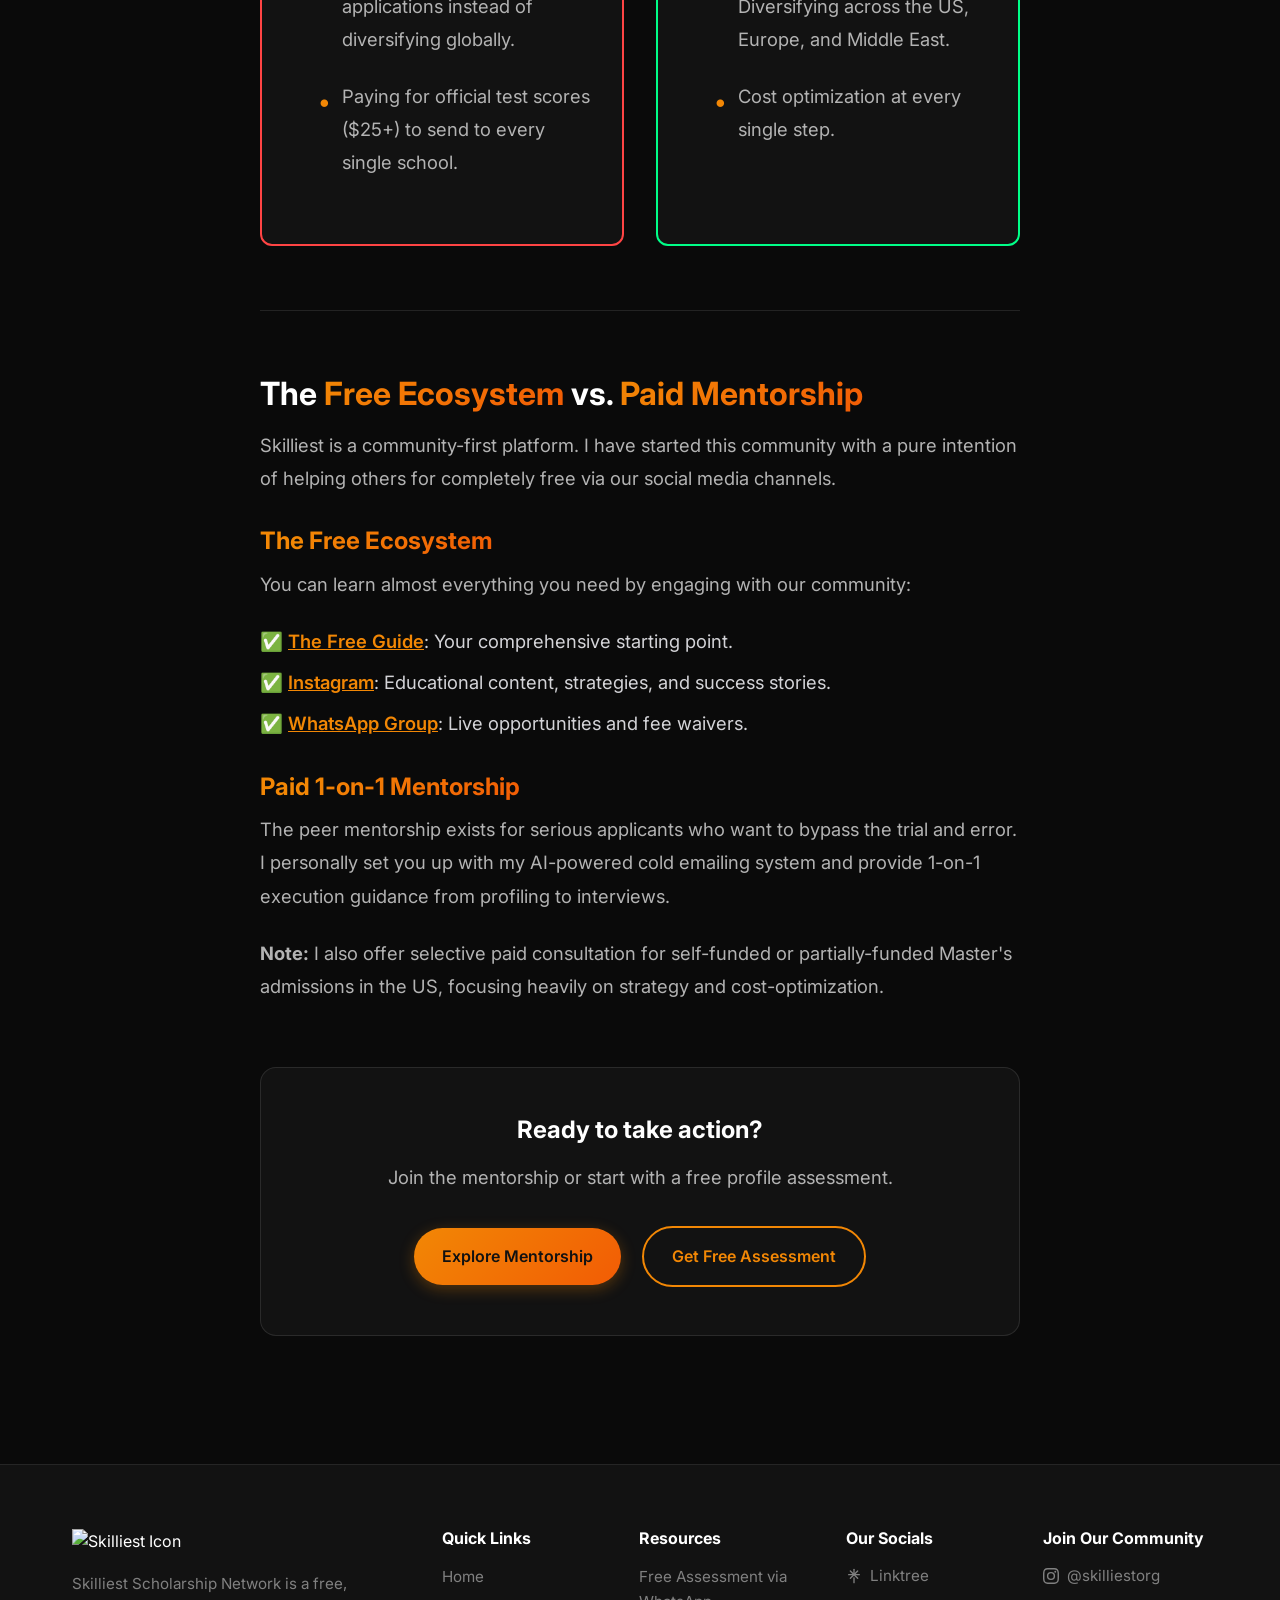
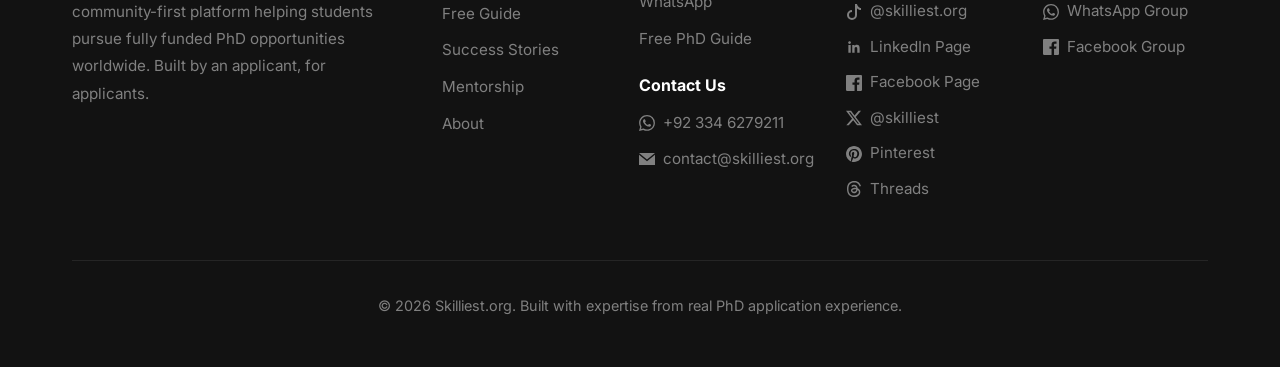
==== commit b33942b7: "Add files via upload" ====
--- a/about.html
+++ b/about.html
@@ -9,7 +9,7 @@
     <title>About Skilliest.org & Waleed Abdullah</title>
     <link rel="icon" type="image/png"
         href="https://res.cloudinary.com/dczbqmwzy/image/upload/v1770860254/png-logo-Icon-only-or-favicon-144x144-pixels_n61o7b.png">
-    <link rel="stylesheet" href="style.css">
+    <link rel="stylesheet" href="style.css?v=2.3">
     <link rel="preconnect" href="https://fonts.googleapis.com">
     <link rel="preconnect" href="https://fonts.gstatic.com" crossorigin>
     <link href="https://fonts.googleapis.com/css2?family=Inter:wght@300;400;500;600;700;800&display=swap"
--- a/style.css
+++ b/style.css
@@ -45,10 +45,10 @@
 
 /* ===== Typography ===== */
 h1, h2, h3, h4, h5, h6 { font-weight: 700; line-height: 1.2; margin-bottom: 1rem; }
-h1 { font-size: 3.5rem; }
-h2 { font-size: 2.5rem; }
-h3 { font-size: 1.75rem; }
-h4 { font-size: 1.25rem; }
+h1 { font-size: 2.8rem; }
+h2 { font-size: 2rem; }
+h3 { font-size: 1.5rem; }
+h4 { font-size: 1.15rem; }
 p { line-height: 1.8; color: var(--text-secondary); margin-bottom: 1rem; }
 a { text-decoration: none; color: inherit; transition: all 0.3s ease; }
 ul { list-style: none; }
@@ -178,9 +178,9 @@
     display: grid;
     gap: 1.5rem;
 }
-.featured-grid { grid-template-columns: repeat(auto-fit, minmax(300px, 1fr)); }
-.bootcamp-grid { grid-template-columns: repeat(auto-fit, minmax(250px, 1fr)); }
-.full-grid { grid-template-columns: repeat(auto-fill, minmax(240px, 1fr)); }
+.featured-grid { grid-template-columns: repeat(auto-fit, minmax(240px, 1fr)); }
+.bootcamp-grid { grid-template-columns: repeat(auto-fit, minmax(200px, 1fr)); }
+.full-grid { grid-template-columns: repeat(auto-fill, minmax(200px, 1fr)); }
 
 .success-card {
     /* Significantly lighter background to stand out against the #0a0a0a body */
@@ -218,7 +218,7 @@
 .card-img-wrapper {
     position: relative;
     width: 100%;
-    aspect-ratio: 4/3; /* Enforce uniform thumbnail sizes */
+    aspect-ratio: 1 / 1.414; /* Enforce uniform thumbnail sizes */
     overflow: hidden;
     background: #000;
     flex-grow: 1;
@@ -227,6 +227,7 @@
     width: 100%;
     height: 100%;
     object-fit: cover; /* crop for thumbnail */
+    object-position: top center !important; /* Ensure the top of the image (university logo/header) is always visible */
     transition: transform 0.5s ease;
 }
 .success-card:hover .card-img-wrapper img {
@@ -691,3 +692,10 @@
         bottom: 155px;
     }
 }
+
+@media (max-width: 768px) {
+    h1 { font-size: 2.2rem; }
+    h2 { font-size: 1.75rem; }
+    h3 { font-size: 1.35rem; }
+    p { font-size: 0.9rem; }
+}
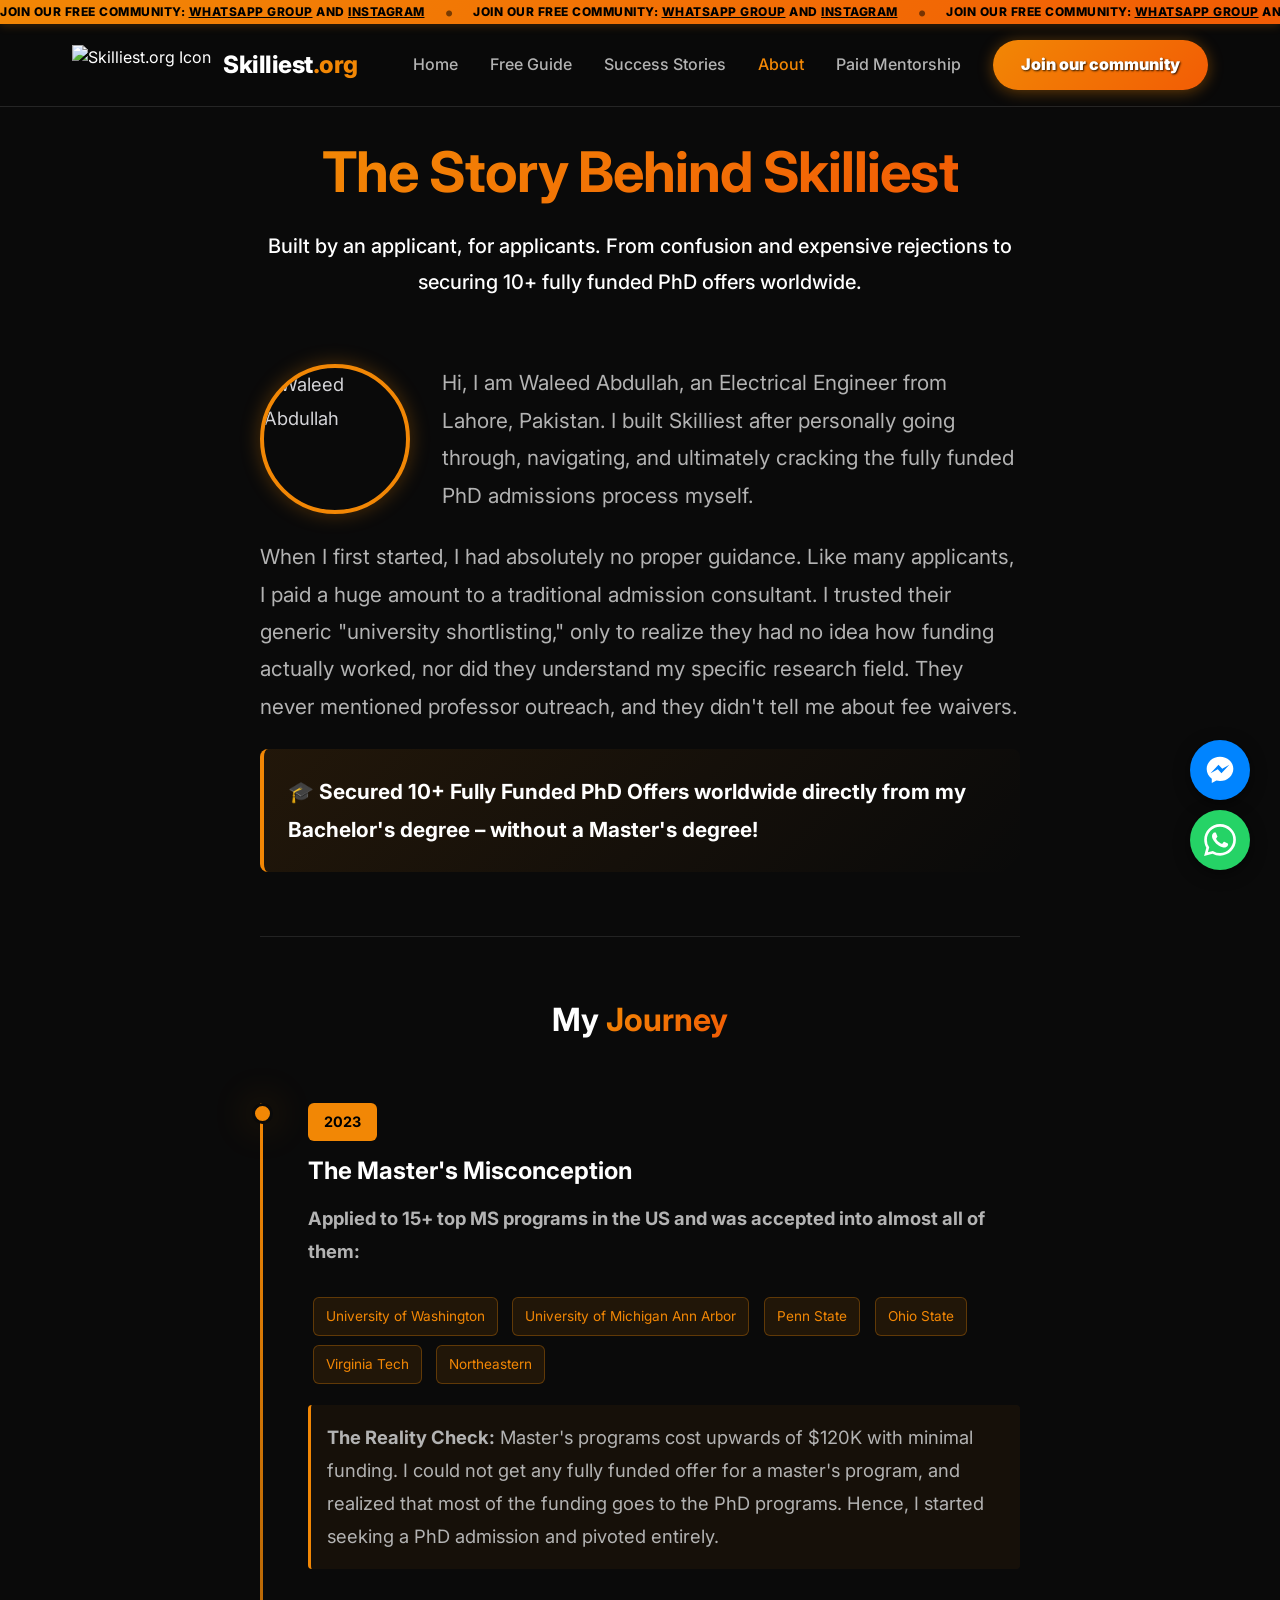
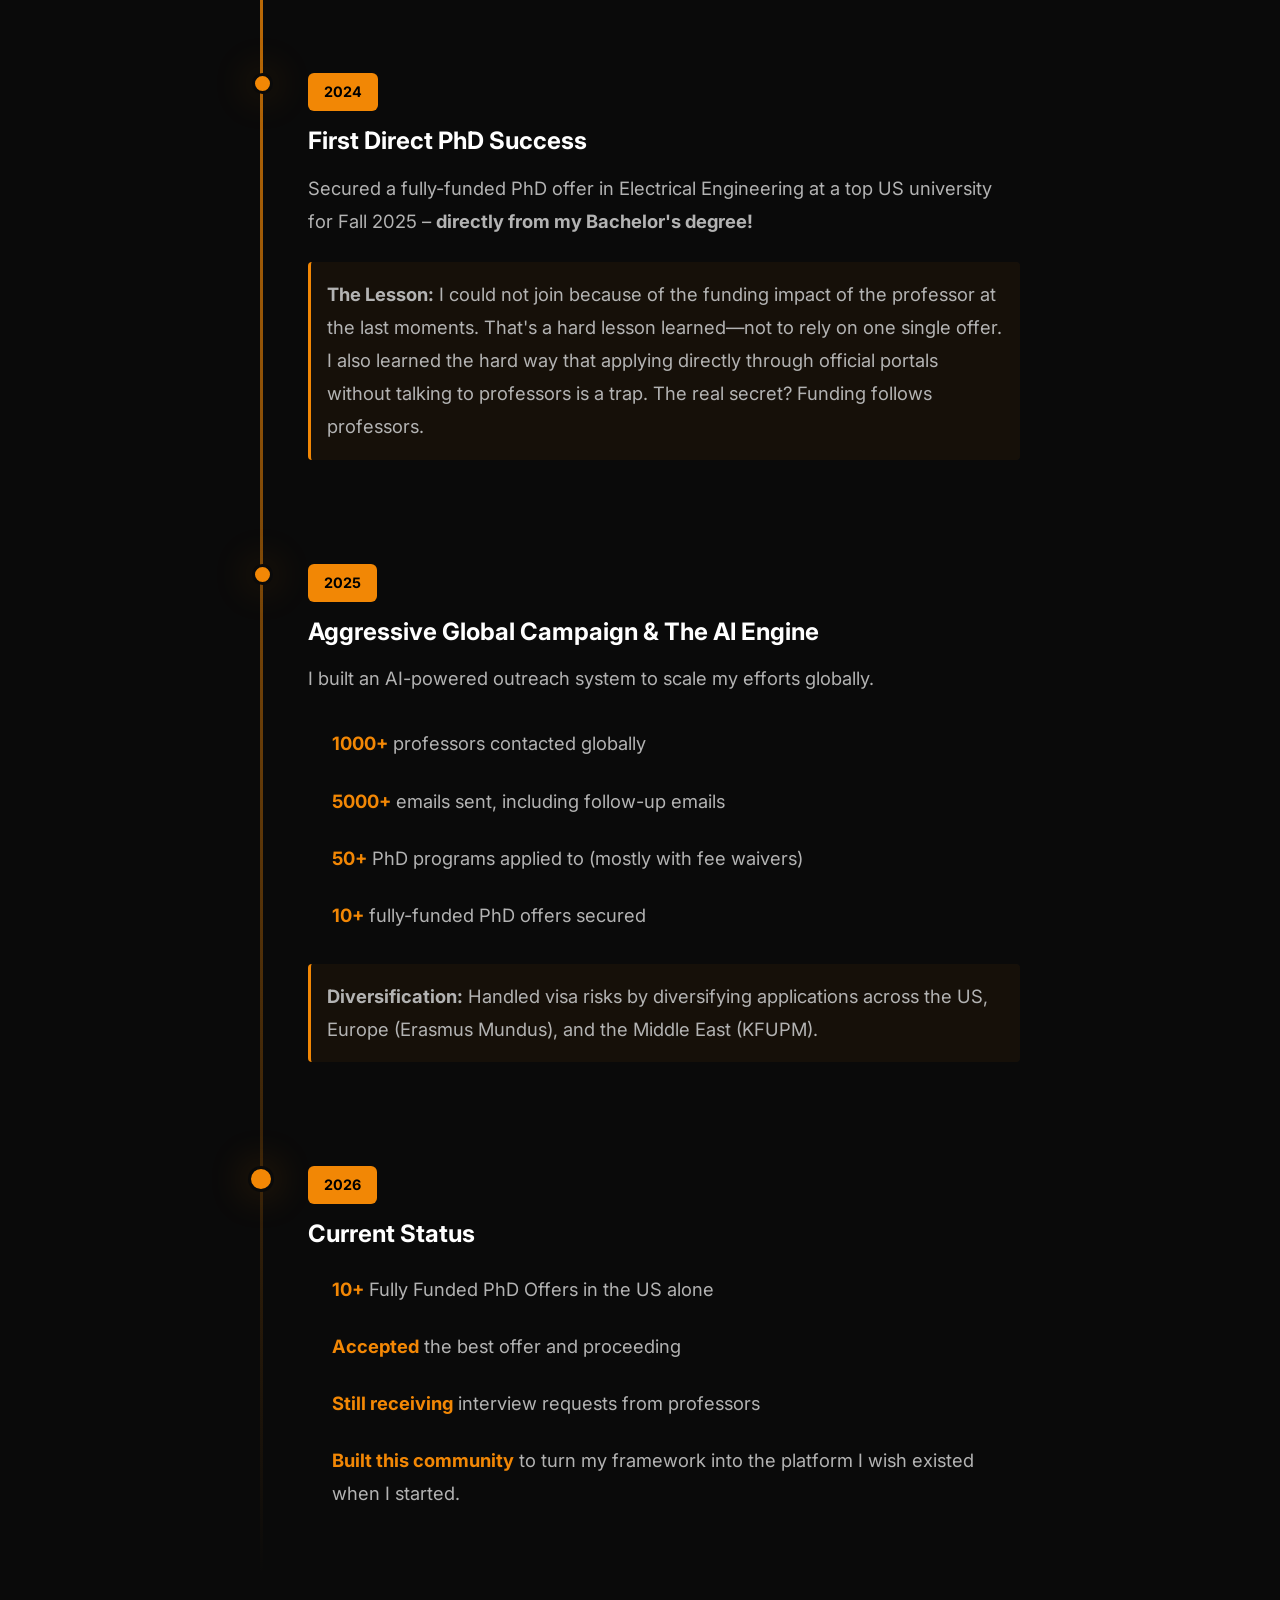
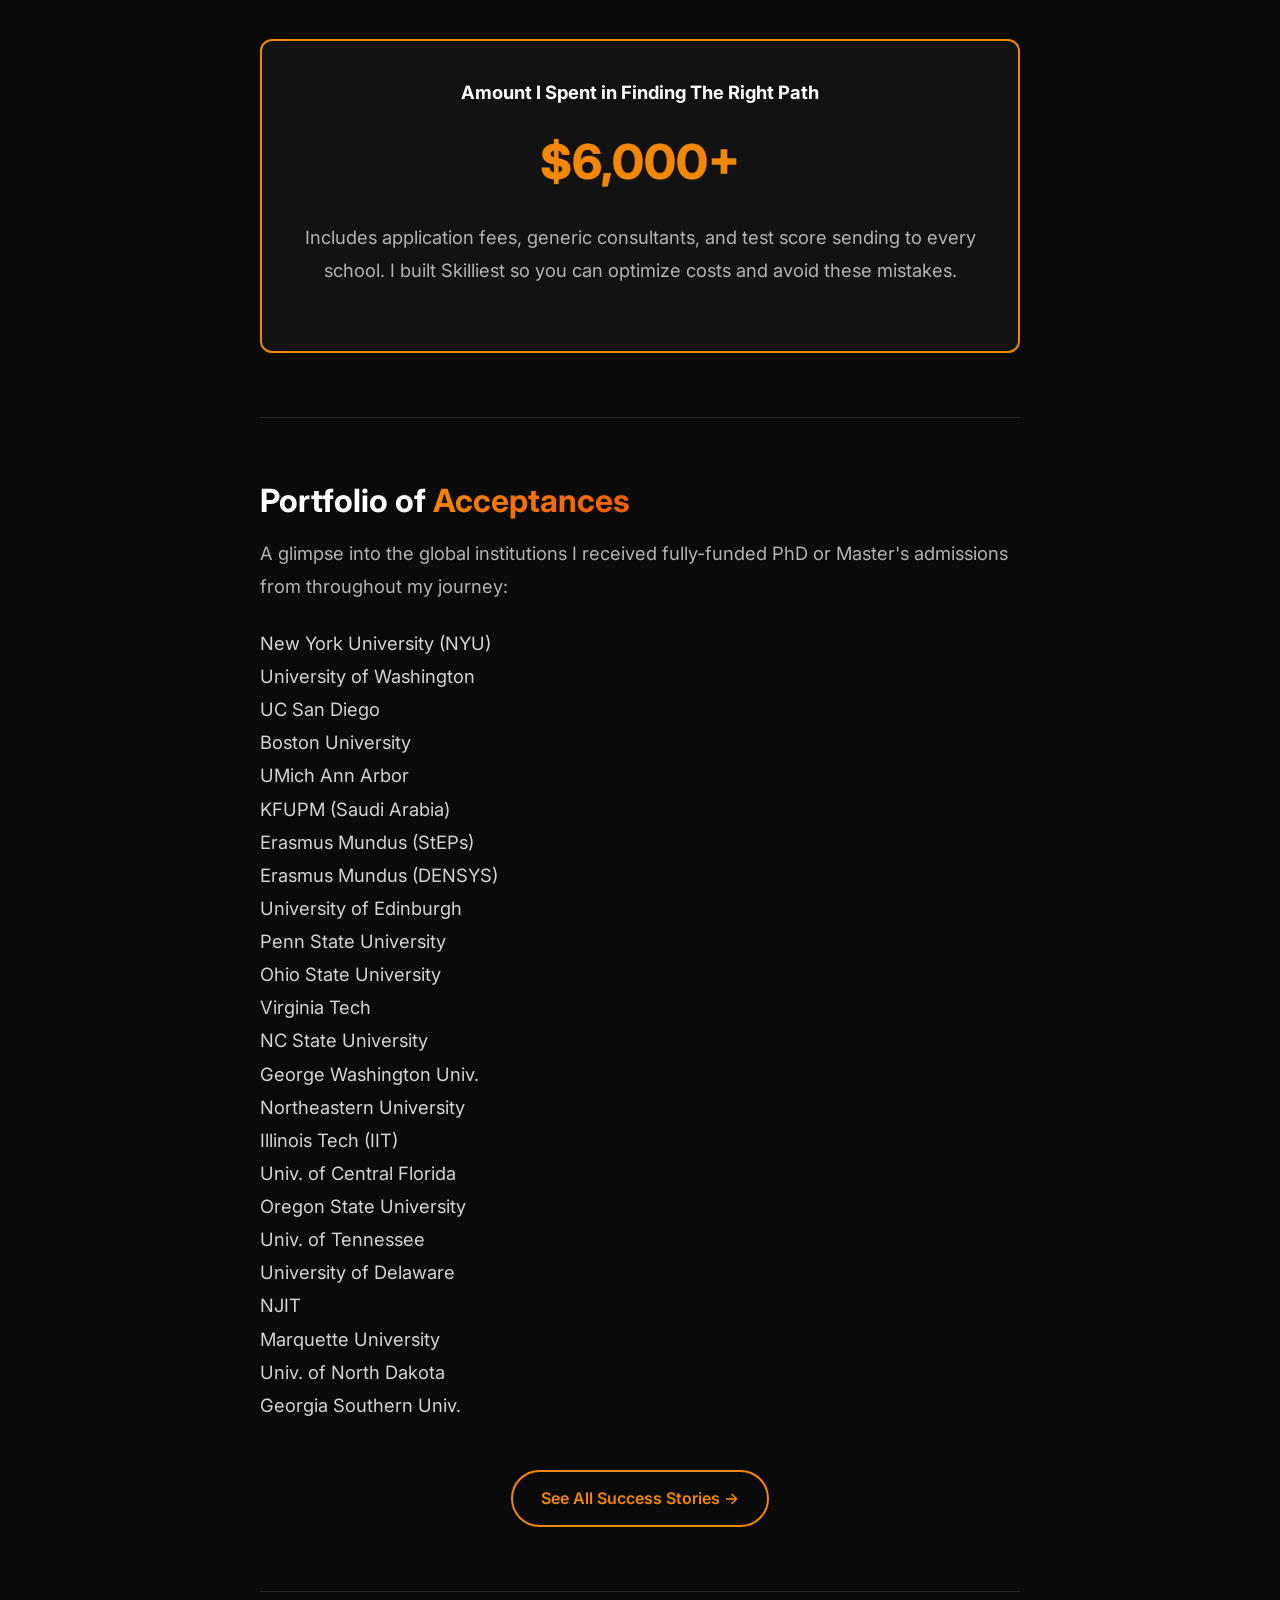
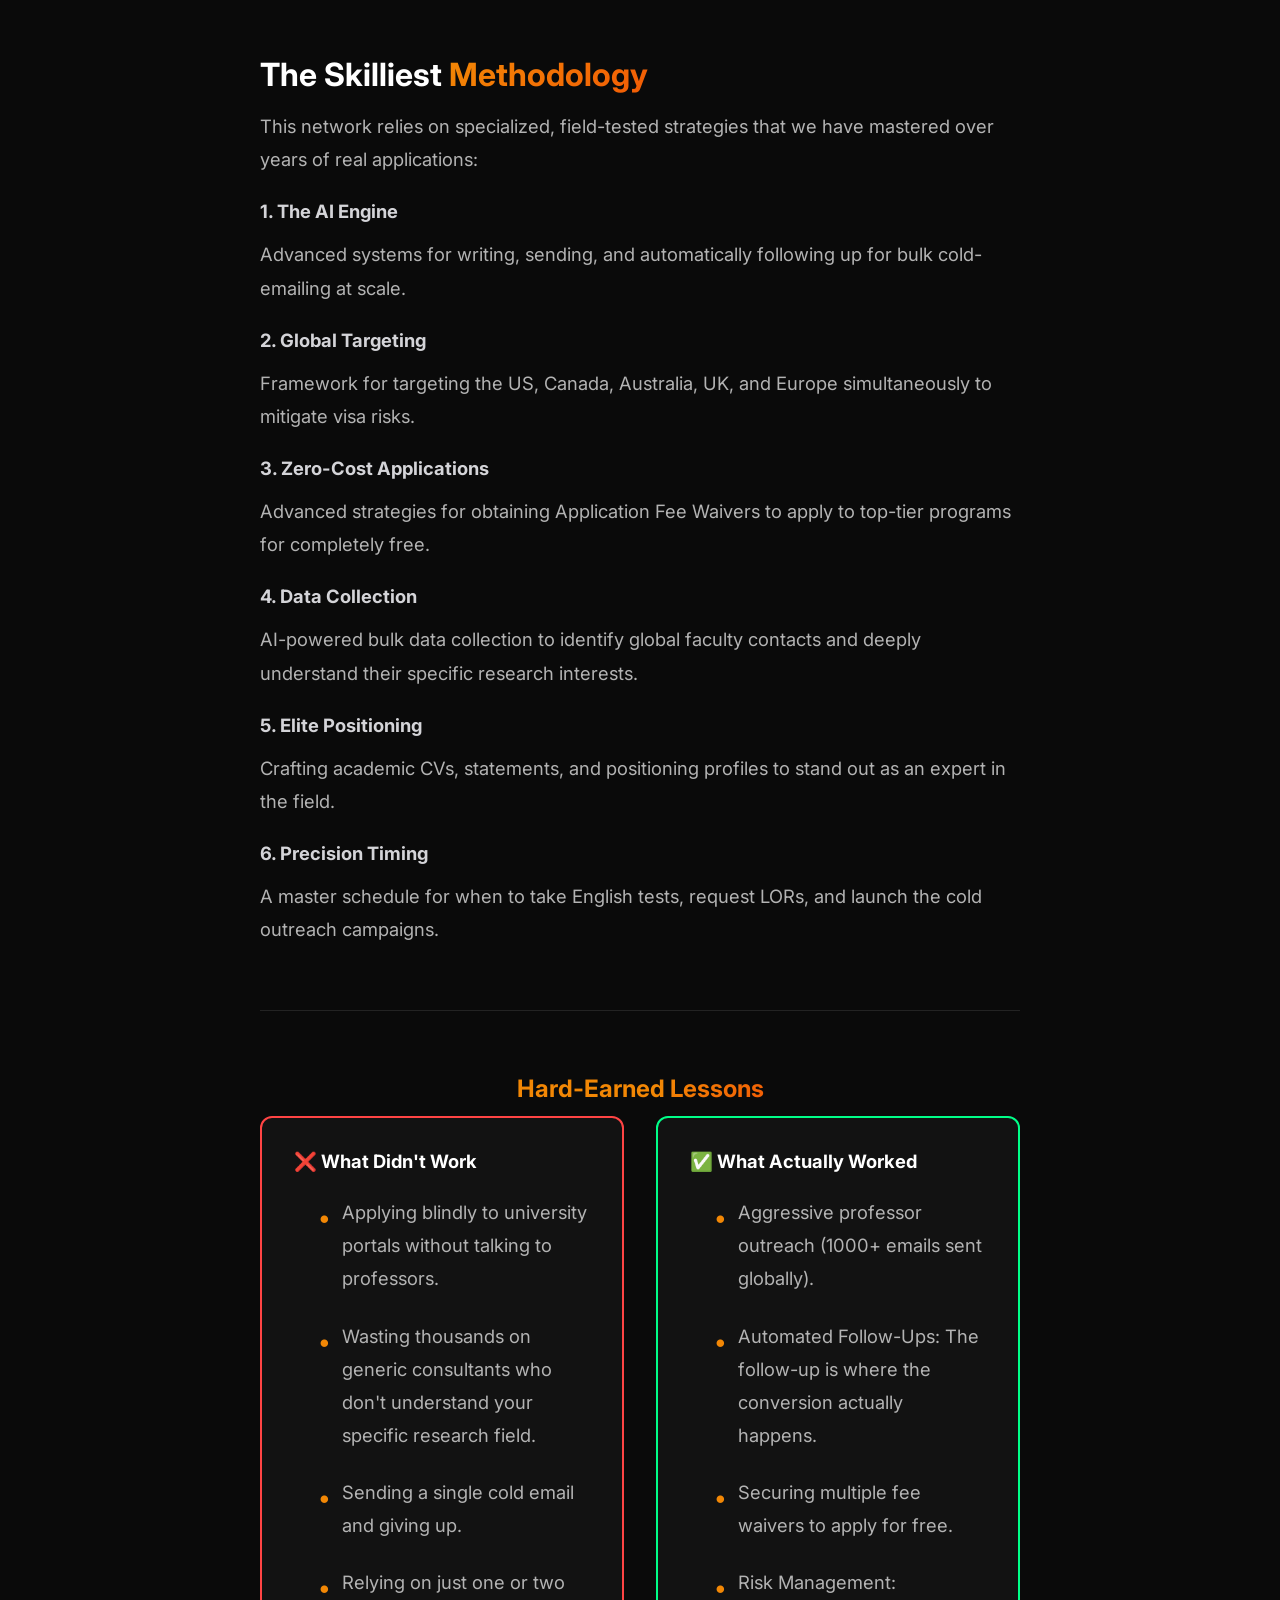
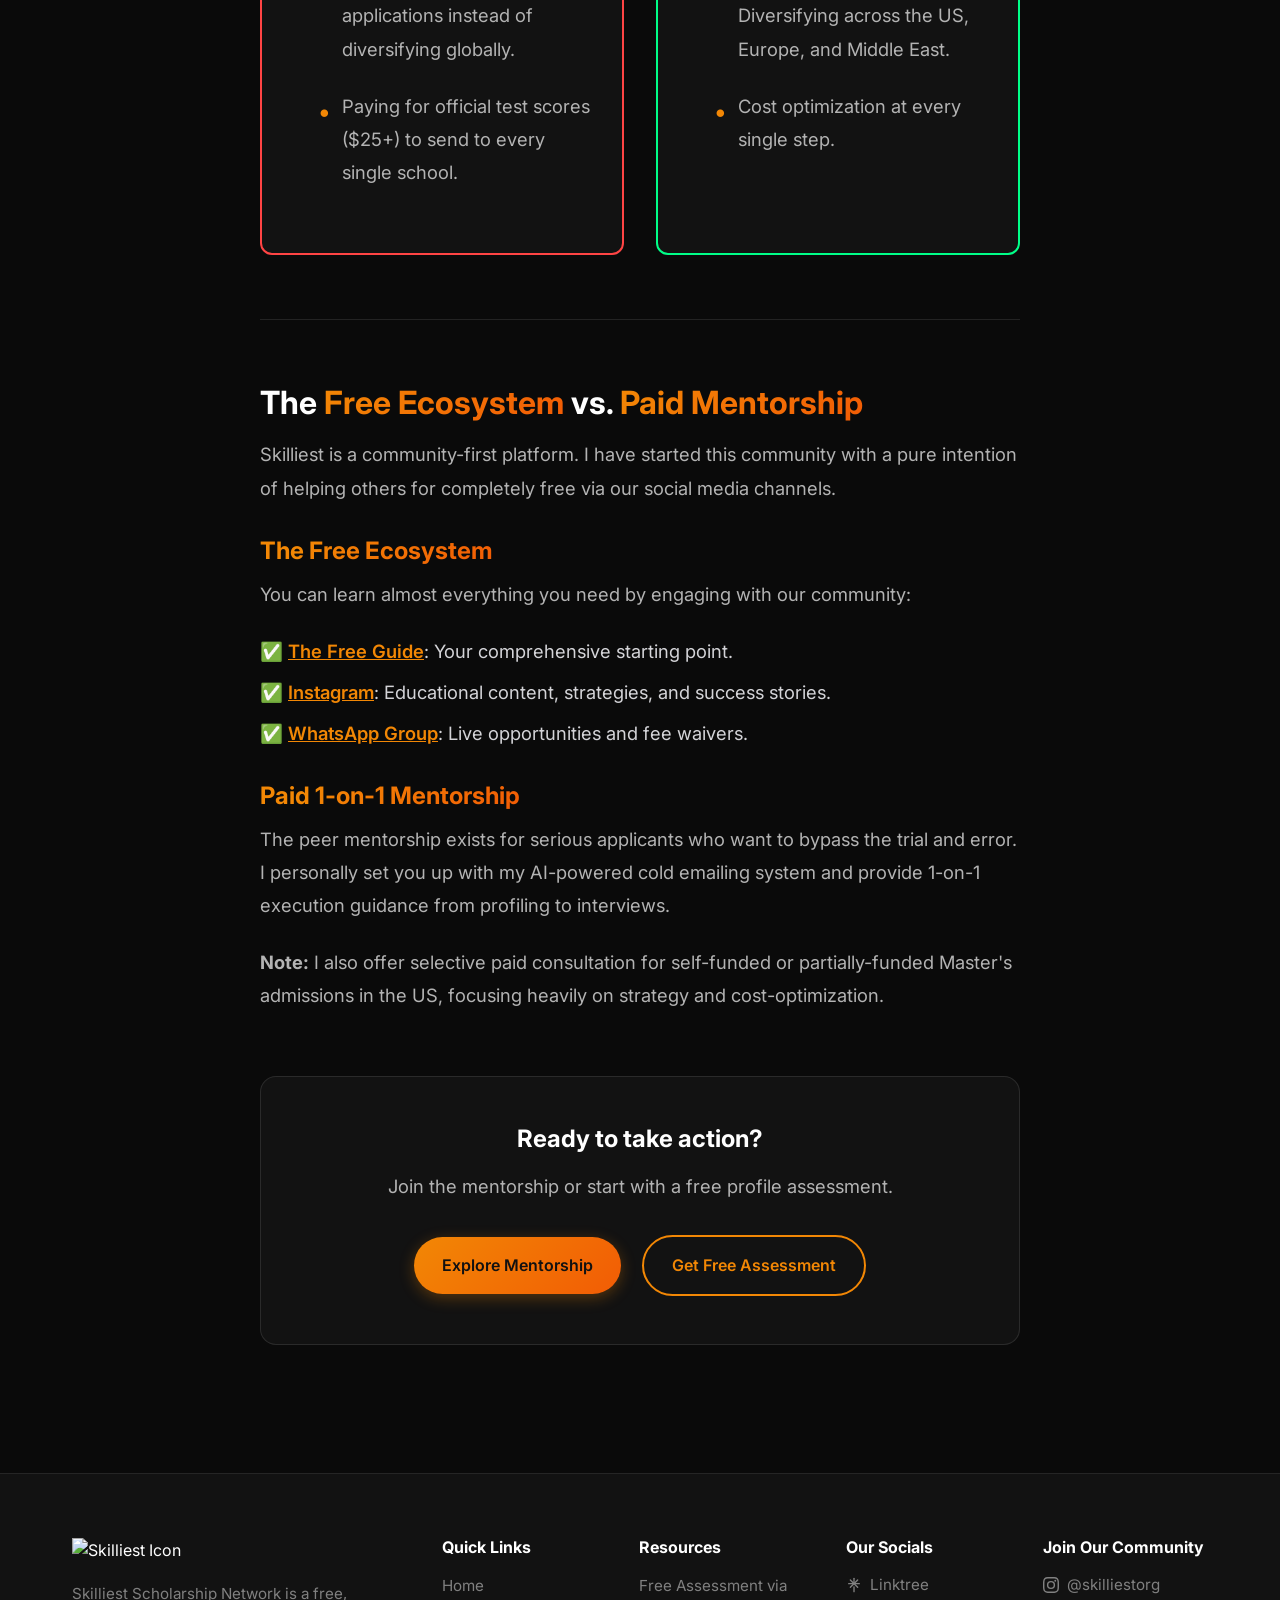
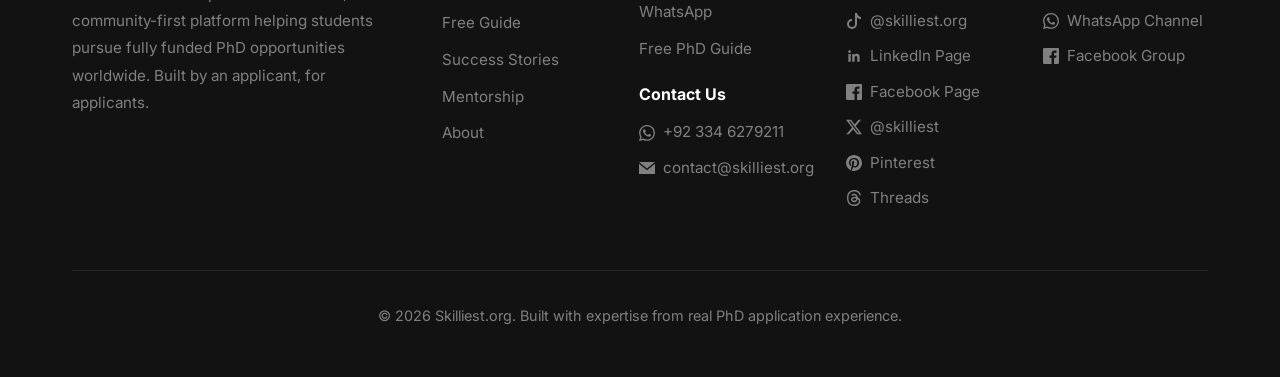
==== commit e3f746cc: "Add files via upload" ====
--- a/about.html
+++ b/about.html
@@ -9,7 +9,7 @@
     <title>About Skilliest.org & Waleed Abdullah</title>
     <link rel="icon" type="image/png"
         href="https://res.cloudinary.com/dczbqmwzy/image/upload/v1770860254/png-logo-Icon-only-or-favicon-144x144-pixels_n61o7b.png">
-    <link rel="stylesheet" href="style.css?v=2.3">
+    <link rel="stylesheet" href="style.css">
     <link rel="preconnect" href="https://fonts.googleapis.com">
     <link rel="preconnect" href="https://fonts.gstatic.com" crossorigin>
     <link href="https://fonts.googleapis.com/css2?family=Inter:wght@300;400;500;600;700;800&display=swap"
@@ -64,7 +64,7 @@
                 <a href="success-stories.html">Success Stories</a>
                 <a href="about.html" style="color: var(--primary-orange);">About</a>
                 <a href="mentorship.html">Paid Mentorship</a>
-                <a href="index.html#join-community">Join our community</a>
+                <a href="index.html#what-is-skilliest" class="btn-nav">Join our community</a>
             </div>
             <div class="mobile-menu-btn" id="mobileMenuBtn">
                 <span></span>
@@ -80,7 +80,8 @@
         <a href="success-stories.html">Success Stories</a>
         <a href="about.html" style="color: var(--primary-orange);">About</a>
         <a href="mentorship.html">Paid Mentorship</a>
-        <a href="index.html#join-community">Join our community</a>
+        <a href="index.html#what-is-skilliest" class="btn-primary"
+            style="color: #fff; text-shadow: 1px 1px 2px rgba(0,0,0,0.8);">Join our community</a>
     </div>
 
     <main class="blog-layout">
@@ -228,7 +229,9 @@
             <div class="acceptance-item">Univ. of North Dakota</div>
             <div class="acceptance-item">Georgia Southern Univ.</div>
         </div>
-        <p style="margin-top: 2rem; font-size: 1.1rem; text-align: center;"><a href="success-stories.html" style="color: var(--primary-orange); text-decoration: underline; font-weight: 600;">Read and see all the success stories of our community members on our Success Stories page.</a></p>
+        <div style="text-align: center; margin-top: 3rem;">
+            <a href="success-stories.html" class="btn-secondary btn-large">See All Success Stories &rarr;</a>
+        </div>
 
         <hr style="border: 0; height: 1px; background: rgba(255,255,255,0.1); margin: 4rem 0;">
 
@@ -317,7 +320,7 @@
                         href="https://chat.whatsapp.com/Lod19LJ96sOCDw7mRQlK85?mode=gi_t" target="_blank"
                         class="bullet-link">WhatsApp Group</a>: Live opportunities and fee waivers.</li>
             </ul>
-            
+
 
             <h3>Paid <span class="highlight-gradient">1-on-1 Mentorship</span></h3>
             <p>The peer mentorship exists for serious applicants who want to bypass the trial and error. I personally
@@ -431,10 +434,23 @@
                     </div>
                     <div class="footer-column">
                         <h4>Join Our Community</h4>
+
                         <ul class="social-text-links">
-                            <li><a href="https://instagram.com/skilliestorg" target="_blank"><svg viewBox="0 0 24 24" width="16" height="16" fill="currentColor"><path d="M12 2.163c3.204 0 3.584.012 4.85.07 3.252.148 4.771 1.691 4.919 4.919.058 1.265.069 1.645.069 4.849 0 3.205-.012 3.584-.069 4.849-.149 3.225-1.664 4.771-4.919 4.919-1.266.058-1.644.07-4.85.07-3.204 0-3.584-.012-4.849-.07-3.26-.149-4.771-1.699-4.919-4.92-.058-1.265-.07-1.644-.07-4.849 0-3.204.013-3.583.07-4.849.149-3.227 1.664-4.771 4.919-4.919 1.266-.057 1.645-.069 4.849-.069zM12 0C8.741 0 8.333.014 7.053.072 2.695.272.273 2.69.073 7.052.014 8.333 0 8.741 0 12c0 3.259.014 3.668.072 4.948.2 4.358 2.618 6.78 6.98 6.98 1.281.058 1.689.072 4.948.072 3.259 0 3.668-.014 4.948-.072 4.354-.2 6.782-2.618 6.979-6.98.059-1.28.073-1.689.073-4.948 0-3.259-.014-3.667-.072-4.947-.196-4.354-2.617-6.78-6.979-6.98C15.668.014 15.259 0 12 0zm0 5.838a6.162 6.162 0 100 12.324 6.162 6.162 0 000-12.324zM12 16a4 4 0 110-8 4 4 0 010 8zm6.406-11.845a1.44 1.44 0 100 2.881 1.44 1.44 0 000-2.881z"/></svg> @skilliestorg</a></li>
-                            <li><a href="https://chat.whatsapp.com/Lod19LJ96sOCDw7mRQlK85?mode=gi_t" target="_blank"><svg viewBox="0 0 24 24" width="16" height="16" fill="currentColor"><path d="M17.472 14.382c-.297-.149-1.758-.867-2.03-.967-.273-.099-.471-.148-.67.15-.197.297-.767.966-.94 1.164-.173.199-.347.223-.644.075-.297-.15-1.255-.463-2.39-1.475-.883-.788-1.48-1.761-1.653-2.059-.173-.297-.018-.458.13-.606.134-.133.298-.347.446-.52.149-.174.198-.298.298-.497.099-.198.05-.371-.025-.52-.075-.149-.669-1.612-.916-2.207-.242-.579-.487-.5-.669-.51-.173-.008-.371-.01-.57-.01-.198 0-.52.074-.792.372-.272.297-1.04 1.016-1.04 2.479 0 1.462 1.065 2.875 1.213 3.074.149.198 2.096 3.2 5.077 4.487.709.306 1.262.489 1.694.625.712.227 1.36.195 1.871.118.571-.085 1.758-.719 2.006-1.413.248-.694.248-1.289.173-1.413-.074-.124-.272-.198-.57-.347m-5.421 7.403h-.004a9.87 9.87 0 01-5.031-1.378l-.361-.214-3.741.982.998-3.648-.235-.374a9.86 9.86 0 01-1.51-5.26c.001-5.45 4.436-9.884 9.888-9.884 2.64 0 5.122 1.03 6.988 2.898a9.825 9.825 0 012.893 6.994c-.003 5.45-4.437 9.884-9.885 9.884m8.413-18.297A11.815 11.815 0 0012.05 0C5.495 0 .16 5.335.157 11.892c0 2.096.547 4.142 1.588 5.945L.057 24l6.305-1.654a11.882 11.882 0 005.683 1.448h.005c6.554 0 11.89-5.335 11.893-11.893a11.821 11.821 0 00-3.48-8.413Z"/></svg> WhatsApp Group</a></li>
-                            <li><a href="https://facebook.com/groups/783485150915176" target="_blank"><svg viewBox="0 0 24 24" width="16" height="16" fill="currentColor"><path d="M22.675 0h-21.35C.597 0 0 .597 0 1.325v21.351C0 23.403.597 24 1.325 24H12.82v-9.294H9.692v-3.622h3.128V8.413c0-3.1 1.893-4.788 4.659-4.788 1.325 0 2.463.099 2.795.143v3.24l-1.918.001c-1.504 0-1.795.715-1.795 1.763v2.313h3.587l-.467 3.622h-3.12V24h6.116c.73 0 1.323-.597 1.323-1.324V1.325C24 .597 23.403 0 22.675 0z"/></svg> Facebook Group</a></li>
+                            <li><a href="https://instagram.com/skilliestorg" target="_blank"><svg viewBox="0 0 24 24"
+                                        width="16" height="16" fill="currentColor">
+                                        <path
+                                            d="M12 2.163c3.204 0 3.584.012 4.85.07 3.252.148 4.771 1.691 4.919 4.919.058 1.265.069 1.645.069 4.849 0 3.205-.012 3.584-.069 4.849-.149 3.225-1.664 4.771-4.919 4.919-1.266.058-1.644.07-4.85.07-3.204 0-3.584-.012-4.849-.07-3.26-.149-4.771-1.699-4.919-4.92-.058-1.265-.07-1.644-.07-4.849 0-3.204.013-3.583.07-4.849.149-3.227 1.664-4.771 4.919-4.919 1.266-.057 1.645-.069 4.849-.069zM12 0C8.741 0 8.333.014 7.053.072 2.695.272.273 2.69.073 7.052.014 8.333 0 8.741 0 12c0 3.259.014 3.668.072 4.948.2 4.358 2.618 6.78 6.98 6.98 1.281.058 1.689.072 4.948.072 3.259 0 3.668-.014 4.948-.072 4.354-.2 6.782-2.618 6.979-6.98.059-1.28.073-1.689.073-4.948 0-3.259-.014-3.667-.072-4.947-.196-4.354-2.617-6.78-6.979-6.98C15.668.014 15.259 0 12 0zm0 5.838a6.162 6.162 0 100 12.324 6.162 6.162 0 000-12.324zM12 16a4 4 0 110-8 4 4 0 010 8zm6.406-11.845a1.44 1.44 0 100 2.881 1.44 1.44 0 000-2.881z" />
+                                    </svg> @skilliestorg</a></li>
+                            <li><a href="https://chat.whatsapp.com/Lod19LJ96sOCDw7mRQlK85?mode=gi_t"
+                                    target="_blank"><svg viewBox="0 0 24 24" width="16" height="16" fill="currentColor">
+                                        <path
+                                            d="M17.472 14.382c-.297-.149-1.758-.867-2.03-.967-.273-.099-.471-.148-.67.15-.197.297-.767.966-.94 1.164-.173.199-.347.223-.644.075-.297-.15-1.255-.463-2.39-1.475-.883-.788-1.48-1.761-1.653-2.059-.173-.297-.018-.458.13-.606.134-.133.298-.347.446-.52.149-.174.198-.298.298-.497.099-.198.05-.371-.025-.52-.075-.149-.669-1.612-.916-2.207-.242-.579-.487-.5-.669-.51-.173-.008-.371-.01-.57-.01-.198 0-.52.074-.792.372-.272.297-1.04 1.016-1.04 2.479 0 1.462 1.065 2.875 1.213 3.074.149.198 2.096 3.2 5.077 4.487.709.306 1.262.489 1.694.625.712.227 1.36.195 1.871.118.571-.085 1.758-.719 2.006-1.413.248-.694.248-1.289.173-1.413-.074-.124-.272-.198-.57-.347m-5.421 7.403h-.004a9.87 9.87 0 01-5.031-1.378l-.361-.214-3.741.982.998-3.648-.235-.374a9.86 9.86 0 01-1.51-5.26c.001-5.45 4.436-9.884 9.888-9.884 2.64 0 5.122 1.03 6.988 2.898a9.825 9.825 0 012.893 6.994c-.003 5.45-4.437 9.884-9.885 9.884m8.413-18.297A11.815 11.815 0 0012.05 0C5.495 0 .16 5.335.157 11.892c0 2.096.547 4.142 1.588 5.945L.057 24l6.305-1.654a11.882 11.882 0 005.683 1.448h.005c6.554 0 11.89-5.335 11.893-11.893a11.821 11.821 0 00-3.48-8.413Z" />
+                                    </svg> WhatsApp Channel</a></li>
+                            <li><a href="https://facebook.com/groups/783485150915176" target="_blank"><svg
+                                        viewBox="0 0 24 24" width="16" height="16" fill="currentColor">
+                                        <path
+                                            d="M22.675 0h-21.35C.597 0 0 .597 0 1.325v21.351C0 23.403.597 24 1.325 24H12.82v-9.294H9.692v-3.622h3.128V8.413c0-3.1 1.893-4.788 4.659-4.788 1.325 0 2.463.099 2.795.143v3.24l-1.918.001c-1.504 0-1.795.715-1.795 1.763v2.313h3.587l-.467 3.622h-3.12V24h6.116c.73 0 1.323-.597 1.323-1.324V1.325C24 .597 23.403 0 22.675 0z" />
+                                    </svg> Facebook Group</a></li>
                         </ul>
                     </div>
                 </div>
@@ -460,12 +476,6 @@
         </svg>
     </a>
 
-    
-    <a href="#" class="floating-btn scroll-top-btn" id="scrollTopBtn" aria-label="Scroll to top">
-        <svg xmlns="http://www.w3.org/2000/svg" viewBox="0 0 24 24">
-            <path d="M12 5.5l-7 7 1.41 1.41L11 9.33v10.17h2V9.33l4.59 4.58L19 12.5z"/>
-        </svg>
-    </a>
     <script src="script.js"></script>
 </body>
 
--- a/style.css
+++ b/style.css
@@ -175,36 +175,39 @@
 
 /* ===== SUCCESS STORIES GALLERY (JSON Driven) ===== */
 .stories-grid {
-    display: grid;
+    display: flex;
+    flex-wrap: wrap;
+    justify-content: center;
     gap: 1.5rem;
 }
-.featured-grid { grid-template-columns: repeat(auto-fit, minmax(240px, 1fr)); }
-.bootcamp-grid { grid-template-columns: repeat(auto-fit, minmax(200px, 1fr)); }
-.full-grid { grid-template-columns: repeat(auto-fill, minmax(200px, 1fr)); }
+.featured-grid .success-card-container { flex: 0 1 180px; max-width: 180px; }
+.bootcamp-grid .success-card-container { flex: 0 1 150px; max-width: 150px; }
+.full-grid .success-card-container { flex: 0 1 150px; max-width: 150px; }
+
+
+
+
+
+.success-card-container {
+    display: flex;
+    flex-direction: column;
+    gap: 0.75rem;
+}
 
 .success-card {
-    /* Significantly lighter background to stand out against the #0a0a0a body */
-    background: #858585; 
-    border-radius: 12px;
-    /* A crisp, semi-transparent white border for a definitive edge */
-    border: 1px solid rgba(255, 255, 255, 0.25); 
-    /* Deep shadow to create physical distance from the background */
-    box-shadow: 0 8px 24px rgba(0, 0, 0, 0.8); 
+    border-radius: 8px;
+    border: 1px solid rgba(242, 135, 5, 0.25); 
+    box-shadow: 0 6px 15px rgba(0, 0, 0, 0.6); 
     overflow: hidden;
     cursor: pointer;
-    transition: transform 0.3s ease, border-color 0.3s ease, box-shadow 0.3s ease, background 0.3s ease;
-    display: flex;
-    flex-direction: column;
-}
-
-.success-card:hover {
-    transform: translateY(-6px);
-    /* Lightens up even more on hover for interactivity */
-    background: #2a2a2a; 
-    /* Snaps to your brand orange on hover */
-    border-color: var(--primary-orange);
-    box-shadow: 0 12px 32px rgba(0, 0, 0, 0.9), 0 0 20px rgba(242, 135, 5, 0.2);
-}
+    transition: all 0.3s ease;
+    position: relative;
+    background: #111;
+}
+
+
+
+
 .success-card.theme-orange { border-top: 4px solid var(--primary-orange); }
 .success-card.theme-green { border-top: 4px solid #00ff88; }
 .success-card.theme-blue { border-top: 4px solid #0084FF; }
@@ -254,15 +257,13 @@
     border-radius: 20px;
     font-size: 0.9rem;
 }
-.success-card h4 {
-    padding: 1.2rem 1rem; /* Added slightly more breathing room */
-    margin: 0;
-    font-size: 1.05rem; 
-    font-weight: 700; /* Makes the text slightly bolder for better readability */
-    color: var(--white); 
-    background: #000000; /* Deep black grounds the card and contrasts perfectly with the white images */
-    flex-grow: 1;
-    border-top: 1px solid var(--border-color);
+.card-caption {
+    font-size: 0.85rem;
+    color: var(--primary-orange);
+    text-align: center;
+    font-weight: 600;
+    line-height: 1.3;
+    padding: 0 0.5rem;
 }
 .gallery-category {
     margin-bottom: 4rem;
@@ -699,3 +700,14 @@
     h3 { font-size: 1.35rem; }
     p { font-size: 0.9rem; }
 }
+
+@media (max-width: 768px) {
+    .success-card-container { flex: 0 1 calc(50% - 0.5rem) !important; max-width: calc(50% - 0.5rem) !important; }
+    .stories-grid { gap: 1rem; }
+    .card-caption {
+        font-size: 0.75rem;
+    }
+}
+@media (max-width: 480px) {
+    .stories-grid { gap: 0.75rem; }
+}
